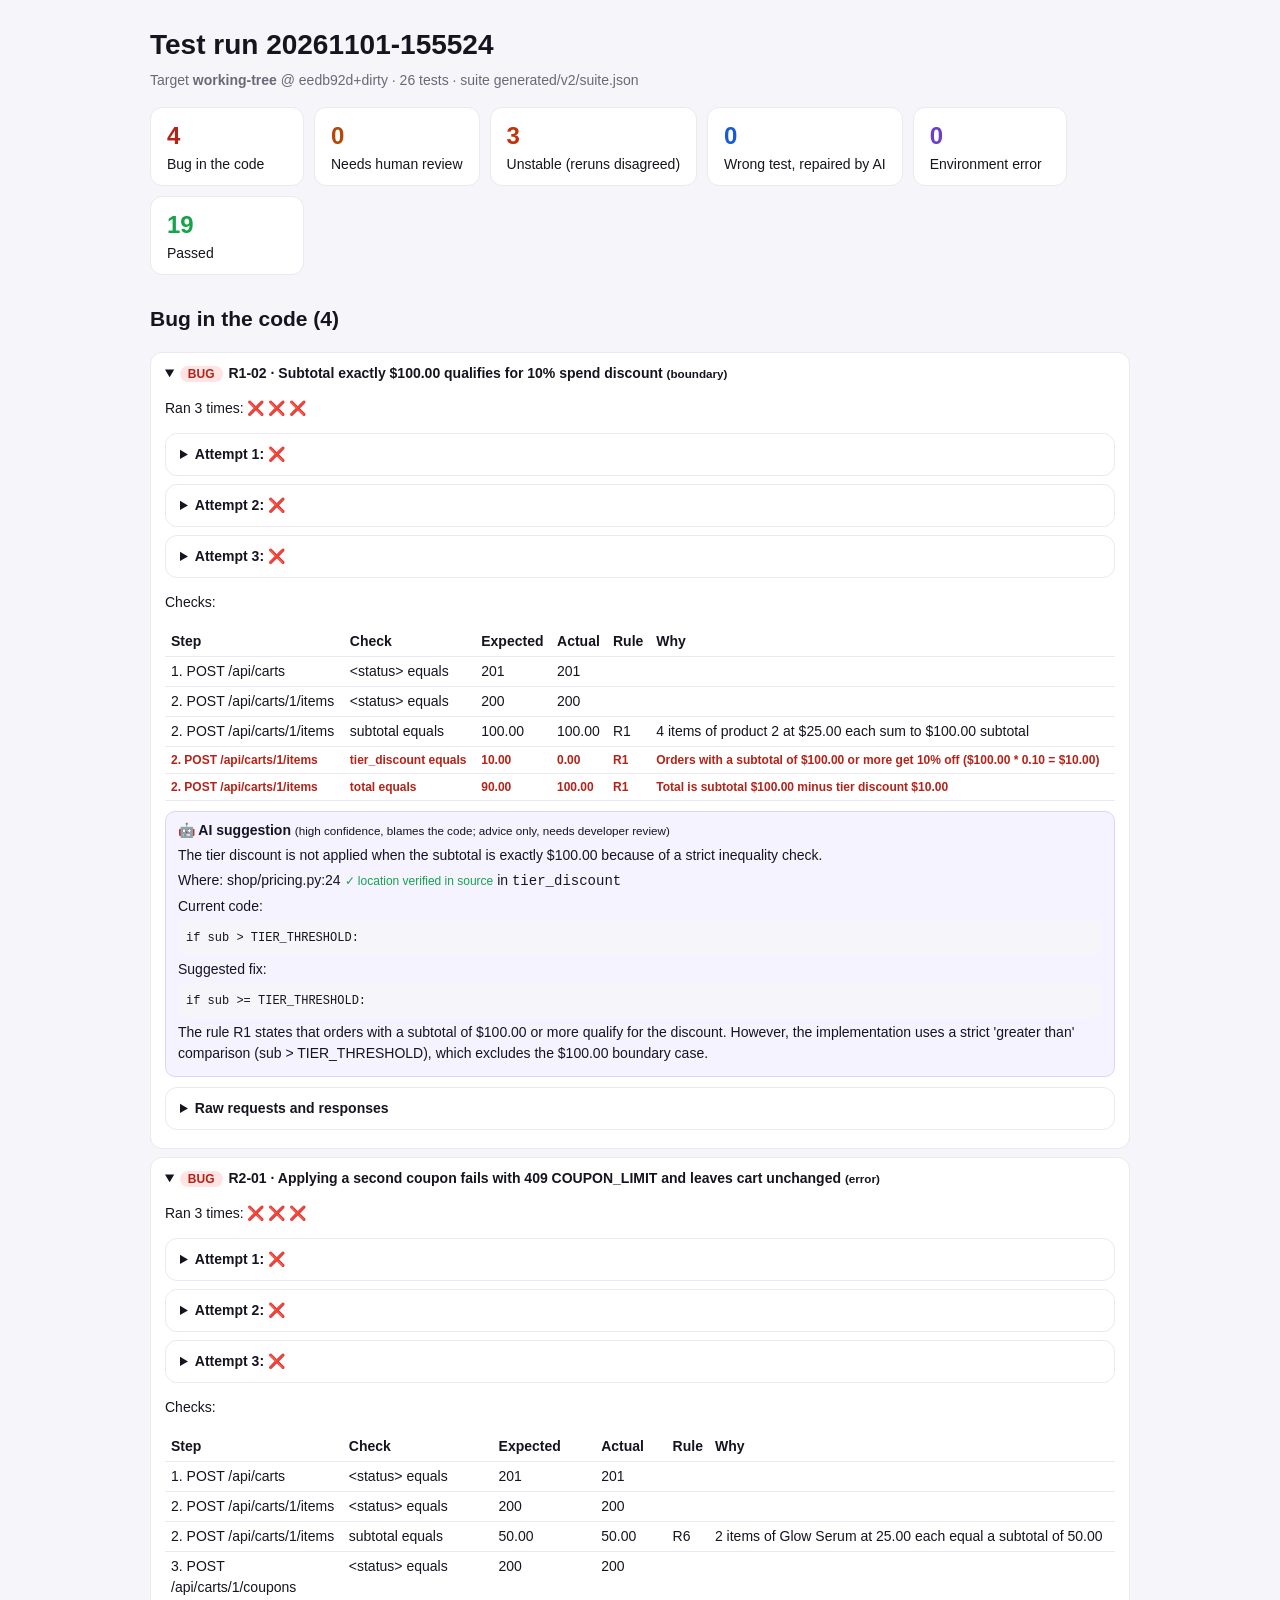
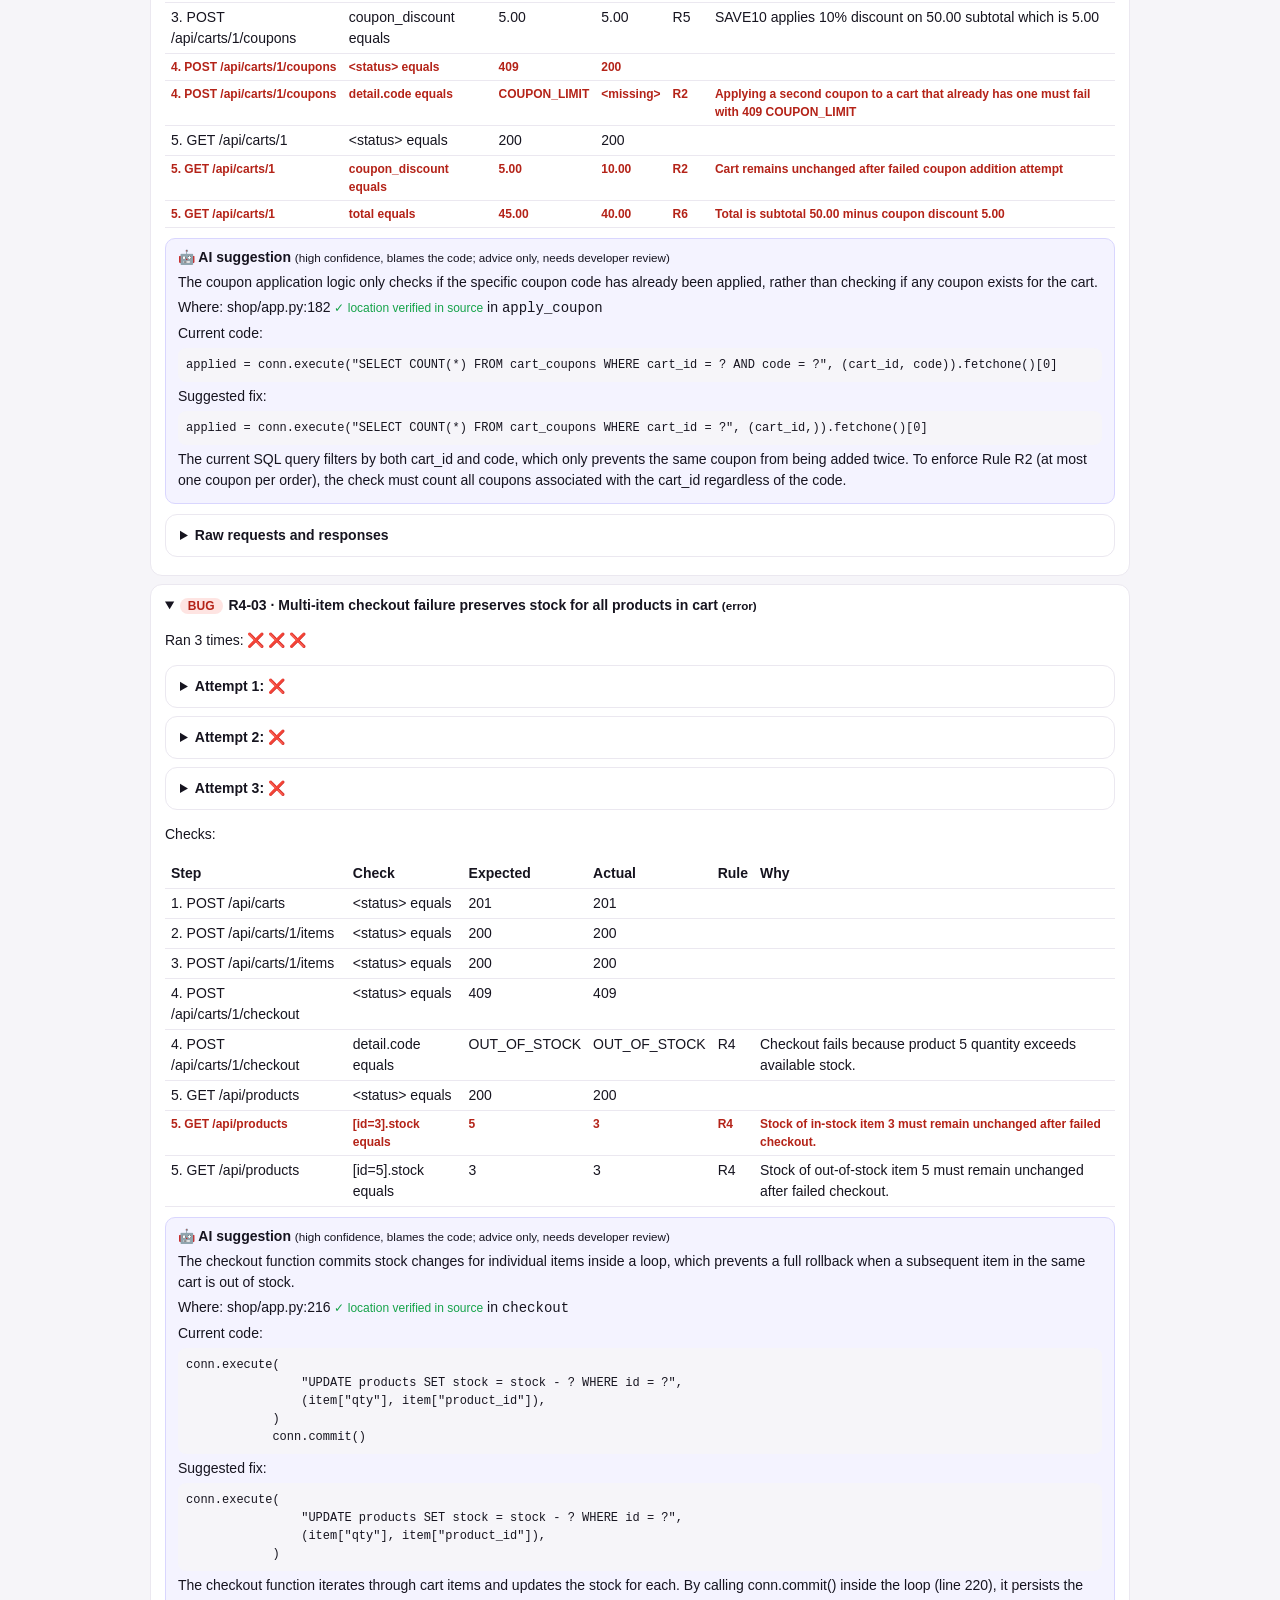
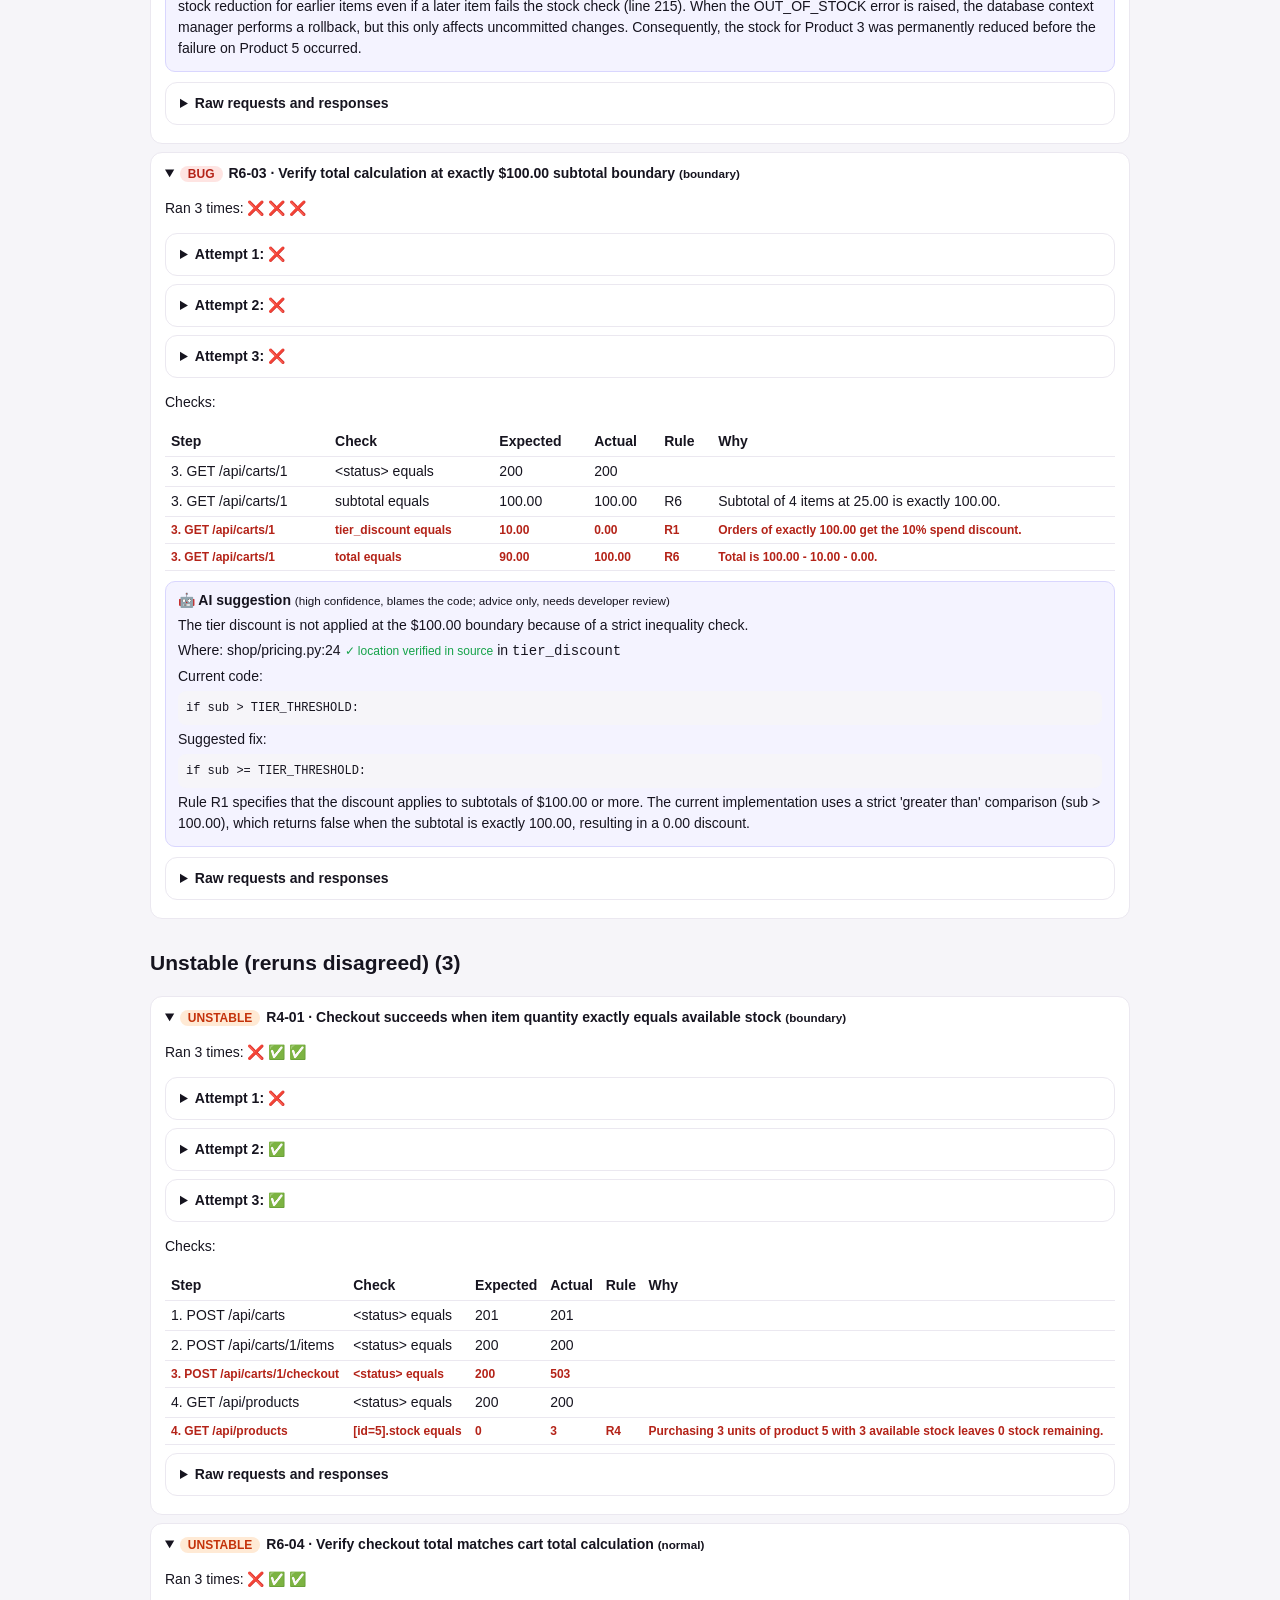
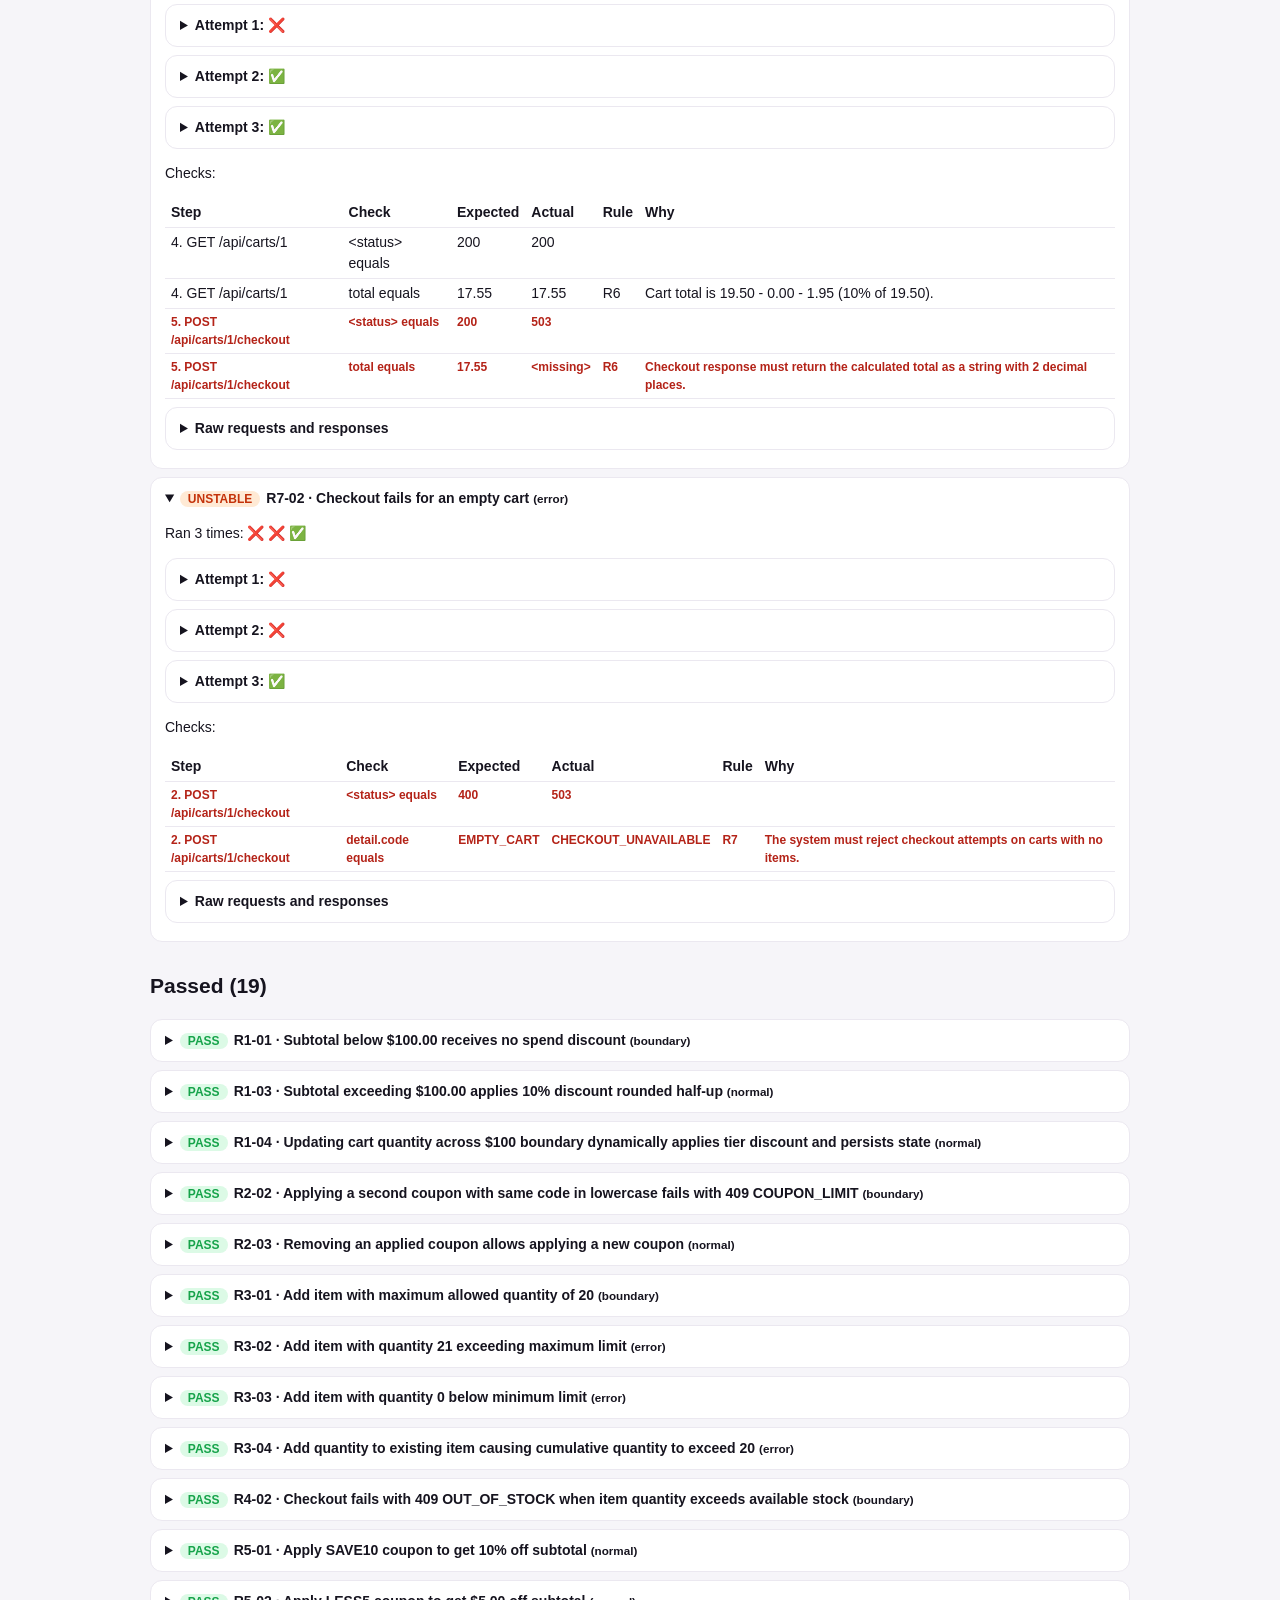
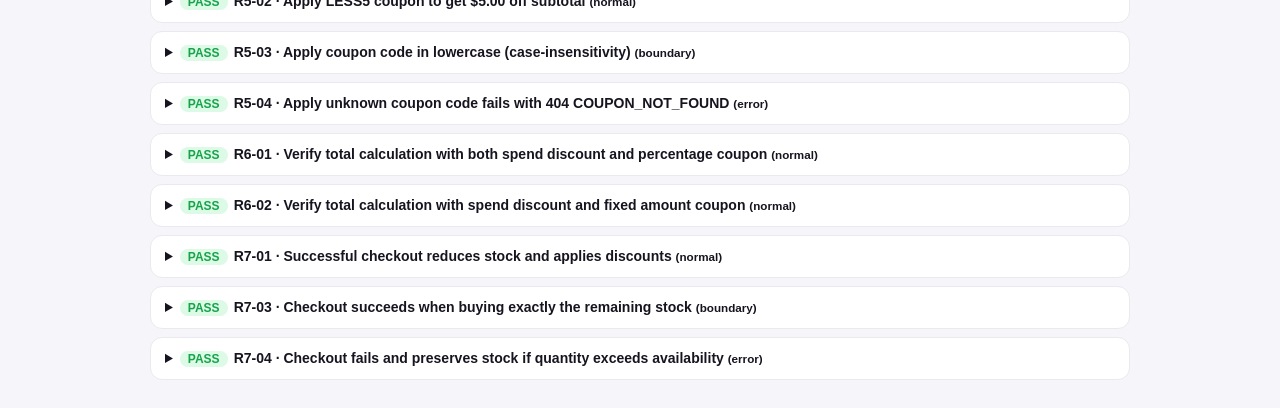
==== evidence/flaky/report.html @ c669994f "docs: record a simulated flaky run and explain rerun handling" ====
<!doctype html><html><head><meta charset='utf-8'><meta name='viewport' content='width=device-width,initial-scale=1'><title>Test report 20261101-155524</title><style>
body{font:14px/1.5 -apple-system,Segoe UI,Roboto,sans-serif;margin:0;background:#f6f5f9;color:#16141f}
main{max-width:980px;margin:0 auto;padding:24px 16px}
h1{margin:0 0 4px} .meta{color:#6b6878;margin-bottom:16px}
.tiles{display:flex;gap:10px;flex-wrap:wrap;margin-bottom:20px}
.tile{background:#fff;border:1px solid #ebe8f0;border-radius:12px;padding:10px 16px;min-width:120px}
.tile b{font-size:24px;display:block}
.BUG b{color:#b42318} .NEEDS_REVIEW b{color:#b54708} .UNSTABLE b{color:#c4320a} .BAD_TEST b{color:#175cd3} .ENV_ERROR b{color:#6941c6} .PASS b{color:#16a34a}
details{background:#fff;border:1px solid #ebe8f0;border-radius:12px;margin:8px 0;padding:10px 14px}
summary{cursor:pointer;font-weight:600} .tag{font-size:12px;padding:1px 8px;border-radius:999px;margin-right:6px}
.tag.BUG{background:#fee4e2;color:#b42318} .tag.NEEDS_REVIEW{background:#fef0c7;color:#b54708}
.tag.BAD_TEST{background:#d1e9ff;color:#175cd3} .tag.UNSTABLE{background:#ffead5;color:#c4320a}
.tag.ENV_ERROR{background:#ebe9fe;color:#6941c6} .tag.PASS{background:#dcfae6;color:#16a34a}
table{border-collapse:collapse;width:100%;margin:8px 0} td,th{border-bottom:1px solid #ebe8f0;padding:4px 6px;text-align:left;vertical-align:top}
.fail{color:#b42318;font-weight:600} pre{background:#f6f5f9;padding:8px;border-radius:8px;overflow:auto;font-size:12px;margin:4px 0}
h2{margin-top:28px} .ai{background:#f4f3ff;border:1px solid #d9d6fe;border-radius:10px;padding:8px 12px;margin:10px 0}
.ai p{margin:4px 0} .ok{color:#16a34a;font-size:12px} .fail{font-size:12px}
</style></head><body><main><h1>Test run 20261101-155524</h1><div class='meta'>Target <b>working-tree</b> @ eedb92d+dirty · 26 tests · suite generated/v2/suite.json</div><div class='tiles'><div class='tile BUG'><b>4</b>Bug in the code</div><div class='tile NEEDS_REVIEW'><b>0</b>Needs human review</div><div class='tile UNSTABLE'><b>3</b>Unstable (reruns disagreed)</div><div class='tile BAD_TEST'><b>0</b>Wrong test, repaired by AI</div><div class='tile ENV_ERROR'><b>0</b>Environment error</div><div class='tile PASS'><b>19</b>Passed</div></div><h2>Bug in the code (4)</h2><details open><summary><span class='tag BUG'>BUG</span>R1-02 · Subtotal exactly $100.00 qualifies for 10% spend discount <small>(boundary)</small></summary><p>Ran 3 times: ❌ ❌ ❌</p><details><summary>Attempt 1: ❌</summary><table><tr><th>Step</th><th>Check</th><th>Expected</th><th>Actual</th><th>Rule</th><th>Why</th></tr><tr class=''><td>1. POST /api/carts</td><td>&lt;status&gt; equals</td><td>201</td><td>201</td><td></td><td></td></tr><tr class=''><td>2. POST /api/carts/1/items</td><td>&lt;status&gt; equals</td><td>200</td><td>200</td><td></td><td></td></tr><tr class=''><td>2. POST /api/carts/1/items</td><td>subtotal equals</td><td>100.00</td><td>100.00</td><td>R1</td><td>4 items of product 2 at $25.00 each sum to $100.00 subtotal</td></tr><tr class='fail'><td>2. POST /api/carts/1/items</td><td>tier_discount equals</td><td>10.00</td><td>0.00</td><td>R1</td><td>Orders with a subtotal of $100.00 or more get 10% off ($100.00 * 0.10 = $10.00)</td></tr><tr class='fail'><td>2. POST /api/carts/1/items</td><td>total equals</td><td>90.00</td><td>100.00</td><td>R1</td><td>Total is subtotal $100.00 minus tier discount $10.00</td></tr></table><pre>1. {&quot;method&quot;: &quot;POST&quot;, &quot;path&quot;: &quot;/api/carts&quot;, &quot;body&quot;: null}
→ {&quot;status&quot;: 201, &quot;body&quot;: {&quot;id&quot;: 1, &quot;items&quot;: [], &quot;coupons&quot;: [], &quot;subtotal&quot;: &quot;0.00&quot;, &quot;tier_discount&quot;: &quot;0.00&quot;, &quot;coupon_discount&quot;: &quot;0.00&quot;, &quot;total&quot;: &quot;0.00&quot;}}</pre><pre>2. {&quot;method&quot;: &quot;POST&quot;, &quot;path&quot;: &quot;/api/carts/1/items&quot;, &quot;body&quot;: {&quot;product_id&quot;: 2, &quot;qty&quot;: 4}}
→ {&quot;status&quot;: 200, &quot;body&quot;: {&quot;id&quot;: 1, &quot;items&quot;: [{&quot;product_id&quot;: 2, &quot;name&quot;: &quot;Glow Serum&quot;, &quot;emoji&quot;: &quot;✨&quot;, &quot;price&quot;: &quot;25.00&quot;, &quot;qty&quot;: 4}], &quot;coupons&quot;: [], &quot;subtotal&quot;: &quot;100.00&quot;, &quot;tier_discount&quot;: &quot;0.00&quot;, &quot;coupon_discount&quot;: &quot;0.00&quot;, &quot;total&quot;: &quot;100.00&quot;}}</pre></details><details><summary>Attempt 2: ❌</summary><table><tr><th>Step</th><th>Check</th><th>Expected</th><th>Actual</th><th>Rule</th><th>Why</th></tr><tr class=''><td>1. POST /api/carts</td><td>&lt;status&gt; equals</td><td>201</td><td>201</td><td></td><td></td></tr><tr class=''><td>2. POST /api/carts/1/items</td><td>&lt;status&gt; equals</td><td>200</td><td>200</td><td></td><td></td></tr><tr class=''><td>2. POST /api/carts/1/items</td><td>subtotal equals</td><td>100.00</td><td>100.00</td><td>R1</td><td>4 items of product 2 at $25.00 each sum to $100.00 subtotal</td></tr><tr class='fail'><td>2. POST /api/carts/1/items</td><td>tier_discount equals</td><td>10.00</td><td>0.00</td><td>R1</td><td>Orders with a subtotal of $100.00 or more get 10% off ($100.00 * 0.10 = $10.00)</td></tr><tr class='fail'><td>2. POST /api/carts/1/items</td><td>total equals</td><td>90.00</td><td>100.00</td><td>R1</td><td>Total is subtotal $100.00 minus tier discount $10.00</td></tr></table><pre>1. {&quot;method&quot;: &quot;POST&quot;, &quot;path&quot;: &quot;/api/carts&quot;, &quot;body&quot;: null}
→ {&quot;status&quot;: 201, &quot;body&quot;: {&quot;id&quot;: 1, &quot;items&quot;: [], &quot;coupons&quot;: [], &quot;subtotal&quot;: &quot;0.00&quot;, &quot;tier_discount&quot;: &quot;0.00&quot;, &quot;coupon_discount&quot;: &quot;0.00&quot;, &quot;total&quot;: &quot;0.00&quot;}}</pre><pre>2. {&quot;method&quot;: &quot;POST&quot;, &quot;path&quot;: &quot;/api/carts/1/items&quot;, &quot;body&quot;: {&quot;product_id&quot;: 2, &quot;qty&quot;: 4}}
→ {&quot;status&quot;: 200, &quot;body&quot;: {&quot;id&quot;: 1, &quot;items&quot;: [{&quot;product_id&quot;: 2, &quot;name&quot;: &quot;Glow Serum&quot;, &quot;emoji&quot;: &quot;✨&quot;, &quot;price&quot;: &quot;25.00&quot;, &quot;qty&quot;: 4}], &quot;coupons&quot;: [], &quot;subtotal&quot;: &quot;100.00&quot;, &quot;tier_discount&quot;: &quot;0.00&quot;, &quot;coupon_discount&quot;: &quot;0.00&quot;, &quot;total&quot;: &quot;100.00&quot;}}</pre></details><details><summary>Attempt 3: ❌</summary><table><tr><th>Step</th><th>Check</th><th>Expected</th><th>Actual</th><th>Rule</th><th>Why</th></tr><tr class=''><td>1. POST /api/carts</td><td>&lt;status&gt; equals</td><td>201</td><td>201</td><td></td><td></td></tr><tr class=''><td>2. POST /api/carts/1/items</td><td>&lt;status&gt; equals</td><td>200</td><td>200</td><td></td><td></td></tr><tr class=''><td>2. POST /api/carts/1/items</td><td>subtotal equals</td><td>100.00</td><td>100.00</td><td>R1</td><td>4 items of product 2 at $25.00 each sum to $100.00 subtotal</td></tr><tr class='fail'><td>2. POST /api/carts/1/items</td><td>tier_discount equals</td><td>10.00</td><td>0.00</td><td>R1</td><td>Orders with a subtotal of $100.00 or more get 10% off ($100.00 * 0.10 = $10.00)</td></tr><tr class='fail'><td>2. POST /api/carts/1/items</td><td>total equals</td><td>90.00</td><td>100.00</td><td>R1</td><td>Total is subtotal $100.00 minus tier discount $10.00</td></tr></table><pre>1. {&quot;method&quot;: &quot;POST&quot;, &quot;path&quot;: &quot;/api/carts&quot;, &quot;body&quot;: null}
→ {&quot;status&quot;: 201, &quot;body&quot;: {&quot;id&quot;: 1, &quot;items&quot;: [], &quot;coupons&quot;: [], &quot;subtotal&quot;: &quot;0.00&quot;, &quot;tier_discount&quot;: &quot;0.00&quot;, &quot;coupon_discount&quot;: &quot;0.00&quot;, &quot;total&quot;: &quot;0.00&quot;}}</pre><pre>2. {&quot;method&quot;: &quot;POST&quot;, &quot;path&quot;: &quot;/api/carts/1/items&quot;, &quot;body&quot;: {&quot;product_id&quot;: 2, &quot;qty&quot;: 4}}
→ {&quot;status&quot;: 200, &quot;body&quot;: {&quot;id&quot;: 1, &quot;items&quot;: [{&quot;product_id&quot;: 2, &quot;name&quot;: &quot;Glow Serum&quot;, &quot;emoji&quot;: &quot;✨&quot;, &quot;price&quot;: &quot;25.00&quot;, &quot;qty&quot;: 4}], &quot;coupons&quot;: [], &quot;subtotal&quot;: &quot;100.00&quot;, &quot;tier_discount&quot;: &quot;0.00&quot;, &quot;coupon_discount&quot;: &quot;0.00&quot;, &quot;total&quot;: &quot;100.00&quot;}}</pre></details><p>Checks:</p><table><tr><th>Step</th><th>Check</th><th>Expected</th><th>Actual</th><th>Rule</th><th>Why</th></tr><tr class=''><td>1. POST /api/carts</td><td>&lt;status&gt; equals</td><td>201</td><td>201</td><td></td><td></td></tr><tr class=''><td>2. POST /api/carts/1/items</td><td>&lt;status&gt; equals</td><td>200</td><td>200</td><td></td><td></td></tr><tr class=''><td>2. POST /api/carts/1/items</td><td>subtotal equals</td><td>100.00</td><td>100.00</td><td>R1</td><td>4 items of product 2 at $25.00 each sum to $100.00 subtotal</td></tr><tr class='fail'><td>2. POST /api/carts/1/items</td><td>tier_discount equals</td><td>10.00</td><td>0.00</td><td>R1</td><td>Orders with a subtotal of $100.00 or more get 10% off ($100.00 * 0.10 = $10.00)</td></tr><tr class='fail'><td>2. POST /api/carts/1/items</td><td>total equals</td><td>90.00</td><td>100.00</td><td>R1</td><td>Total is subtotal $100.00 minus tier discount $10.00</td></tr></table><div class='ai'><b>🤖 AI suggestion</b> <small>(high confidence, blames the code; advice only, needs developer review)</small><p>The tier discount is not applied when the subtotal is exactly $100.00 because of a strict inequality check.</p><p>Where: shop/pricing.py:24 <span class='ok'>✓ location verified in source</span> in <code>tier_discount</code></p><p>Current code:</p><pre>if sub &gt; TIER_THRESHOLD:</pre><p>Suggested fix:</p><pre>if sub &gt;= TIER_THRESHOLD:</pre><p>The rule R1 states that orders with a subtotal of $100.00 or more qualify for the discount. However, the implementation uses a strict &#x27;greater than&#x27; comparison (sub &gt; TIER_THRESHOLD), which excludes the $100.00 boundary case.</p></div><details><summary>Raw requests and responses</summary><pre>1. {&quot;method&quot;: &quot;POST&quot;, &quot;path&quot;: &quot;/api/carts&quot;, &quot;body&quot;: null}
→ {&quot;status&quot;: 201, &quot;body&quot;: {&quot;id&quot;: 1, &quot;items&quot;: [], &quot;coupons&quot;: [], &quot;subtotal&quot;: &quot;0.00&quot;, &quot;tier_discount&quot;: &quot;0.00&quot;, &quot;coupon_discount&quot;: &quot;0.00&quot;, &quot;total&quot;: &quot;0.00&quot;}}</pre><pre>2. {&quot;method&quot;: &quot;POST&quot;, &quot;path&quot;: &quot;/api/carts/1/items&quot;, &quot;body&quot;: {&quot;product_id&quot;: 2, &quot;qty&quot;: 4}}
→ {&quot;status&quot;: 200, &quot;body&quot;: {&quot;id&quot;: 1, &quot;items&quot;: [{&quot;product_id&quot;: 2, &quot;name&quot;: &quot;Glow Serum&quot;, &quot;emoji&quot;: &quot;✨&quot;, &quot;price&quot;: &quot;25.00&quot;, &quot;qty&quot;: 4}], &quot;coupons&quot;: [], &quot;subtotal&quot;: &quot;100.00&quot;, &quot;tier_discount&quot;: &quot;0.00&quot;, &quot;coupon_discount&quot;: &quot;0.00&quot;, &quot;total&quot;: &quot;100.00&quot;}}</pre></details></details><details open><summary><span class='tag BUG'>BUG</span>R2-01 · Applying a second coupon fails with 409 COUPON_LIMIT and leaves cart unchanged <small>(error)</small></summary><p>Ran 3 times: ❌ ❌ ❌</p><details><summary>Attempt 1: ❌</summary><table><tr><th>Step</th><th>Check</th><th>Expected</th><th>Actual</th><th>Rule</th><th>Why</th></tr><tr class=''><td>1. POST /api/carts</td><td>&lt;status&gt; equals</td><td>201</td><td>201</td><td></td><td></td></tr><tr class=''><td>2. POST /api/carts/1/items</td><td>&lt;status&gt; equals</td><td>200</td><td>200</td><td></td><td></td></tr><tr class=''><td>2. POST /api/carts/1/items</td><td>subtotal equals</td><td>50.00</td><td>50.00</td><td>R6</td><td>2 items of Glow Serum at 25.00 each equal a subtotal of 50.00</td></tr><tr class=''><td>3. POST /api/carts/1/coupons</td><td>&lt;status&gt; equals</td><td>200</td><td>200</td><td></td><td></td></tr><tr class=''><td>3. POST /api/carts/1/coupons</td><td>coupon_discount equals</td><td>5.00</td><td>5.00</td><td>R5</td><td>SAVE10 applies 10% discount on 50.00 subtotal which is 5.00</td></tr><tr class='fail'><td>4. POST /api/carts/1/coupons</td><td>&lt;status&gt; equals</td><td>409</td><td>200</td><td></td><td></td></tr><tr class='fail'><td>4. POST /api/carts/1/coupons</td><td>detail.code equals</td><td>COUPON_LIMIT</td><td>&lt;missing&gt;</td><td>R2</td><td>Applying a second coupon to a cart that already has one must fail with 409 COUPON_LIMIT</td></tr><tr class=''><td>5. GET /api/carts/1</td><td>&lt;status&gt; equals</td><td>200</td><td>200</td><td></td><td></td></tr><tr class='fail'><td>5. GET /api/carts/1</td><td>coupon_discount equals</td><td>5.00</td><td>10.00</td><td>R2</td><td>Cart remains unchanged after failed coupon addition attempt</td></tr><tr class='fail'><td>5. GET /api/carts/1</td><td>total equals</td><td>45.00</td><td>40.00</td><td>R6</td><td>Total is subtotal 50.00 minus coupon discount 5.00</td></tr></table><pre>1. {&quot;method&quot;: &quot;POST&quot;, &quot;path&quot;: &quot;/api/carts&quot;, &quot;body&quot;: null}
→ {&quot;status&quot;: 201, &quot;body&quot;: {&quot;id&quot;: 1, &quot;items&quot;: [], &quot;coupons&quot;: [], &quot;subtotal&quot;: &quot;0.00&quot;, &quot;tier_discount&quot;: &quot;0.00&quot;, &quot;coupon_discount&quot;: &quot;0.00&quot;, &quot;total&quot;: &quot;0.00&quot;}}</pre><pre>2. {&quot;method&quot;: &quot;POST&quot;, &quot;path&quot;: &quot;/api/carts/1/items&quot;, &quot;body&quot;: {&quot;product_id&quot;: 2, &quot;qty&quot;: 2}}
→ {&quot;status&quot;: 200, &quot;body&quot;: {&quot;id&quot;: 1, &quot;items&quot;: [{&quot;product_id&quot;: 2, &quot;name&quot;: &quot;Glow Serum&quot;, &quot;emoji&quot;: &quot;✨&quot;, &quot;price&quot;: &quot;25.00&quot;, &quot;qty&quot;: 2}], &quot;coupons&quot;: [], &quot;subtotal&quot;: &quot;50.00&quot;, &quot;tier_discount&quot;: &quot;0.00&quot;, &quot;coupon_discount&quot;: &quot;0.00&quot;, &quot;total&quot;: &quot;50.00&quot;}}</pre><pre>3. {&quot;method&quot;: &quot;POST&quot;, &quot;path&quot;: &quot;/api/carts/1/coupons&quot;, &quot;body&quot;: {&quot;code&quot;: &quot;SAVE10&quot;}}
→ {&quot;status&quot;: 200, &quot;body&quot;: {&quot;id&quot;: 1, &quot;items&quot;: [{&quot;product_id&quot;: 2, &quot;name&quot;: &quot;Glow Serum&quot;, &quot;emoji&quot;: &quot;✨&quot;, &quot;price&quot;: &quot;25.00&quot;, &quot;qty&quot;: 2}], &quot;coupons&quot;: [&quot;SAVE10&quot;], &quot;subtotal&quot;: &quot;50.00&quot;, &quot;tier_discount&quot;: &quot;0.00&quot;, &quot;coupon_discount&quot;: &quot;5.00&quot;, &quot;total&quot;: &quot;45.00&quot;}}</pre><pre>4. {&quot;method&quot;: &quot;POST&quot;, &quot;path&quot;: &quot;/api/carts/1/coupons&quot;, &quot;body&quot;: {&quot;code&quot;: &quot;LESS5&quot;}}
→ {&quot;status&quot;: 200, &quot;body&quot;: {&quot;id&quot;: 1, &quot;items&quot;: [{&quot;product_id&quot;: 2, &quot;name&quot;: &quot;Glow Serum&quot;, &quot;emoji&quot;: &quot;✨&quot;, &quot;price&quot;: &quot;25.00&quot;, &quot;qty&quot;: 2}], &quot;coupons&quot;: [&quot;LESS5&quot;, &quot;SAVE10&quot;], &quot;subtotal&quot;: &quot;50.00&quot;, &quot;tier_discount&quot;: &quot;0.00&quot;, &quot;coupon_discount&quot;: &quot;10.00&quot;, &quot;total&quot;: &quot;40.00&quot;}}</pre><pre>5. {&quot;method&quot;: &quot;GET&quot;, &quot;path&quot;: &quot;/api/carts/1&quot;, &quot;body&quot;: null}
→ {&quot;status&quot;: 200, &quot;body&quot;: {&quot;id&quot;: 1, &quot;items&quot;: [{&quot;product_id&quot;: 2, &quot;name&quot;: &quot;Glow Serum&quot;, &quot;emoji&quot;: &quot;✨&quot;, &quot;price&quot;: &quot;25.00&quot;, &quot;qty&quot;: 2}], &quot;coupons&quot;: [&quot;LESS5&quot;, &quot;SAVE10&quot;], &quot;subtotal&quot;: &quot;50.00&quot;, &quot;tier_discount&quot;: &quot;0.00&quot;, &quot;coupon_discount&quot;: &quot;10.00&quot;, &quot;total&quot;: &quot;40.00&quot;}}</pre></details><details><summary>Attempt 2: ❌</summary><table><tr><th>Step</th><th>Check</th><th>Expected</th><th>Actual</th><th>Rule</th><th>Why</th></tr><tr class=''><td>1. POST /api/carts</td><td>&lt;status&gt; equals</td><td>201</td><td>201</td><td></td><td></td></tr><tr class=''><td>2. POST /api/carts/1/items</td><td>&lt;status&gt; equals</td><td>200</td><td>200</td><td></td><td></td></tr><tr class=''><td>2. POST /api/carts/1/items</td><td>subtotal equals</td><td>50.00</td><td>50.00</td><td>R6</td><td>2 items of Glow Serum at 25.00 each equal a subtotal of 50.00</td></tr><tr class=''><td>3. POST /api/carts/1/coupons</td><td>&lt;status&gt; equals</td><td>200</td><td>200</td><td></td><td></td></tr><tr class=''><td>3. POST /api/carts/1/coupons</td><td>coupon_discount equals</td><td>5.00</td><td>5.00</td><td>R5</td><td>SAVE10 applies 10% discount on 50.00 subtotal which is 5.00</td></tr><tr class='fail'><td>4. POST /api/carts/1/coupons</td><td>&lt;status&gt; equals</td><td>409</td><td>200</td><td></td><td></td></tr><tr class='fail'><td>4. POST /api/carts/1/coupons</td><td>detail.code equals</td><td>COUPON_LIMIT</td><td>&lt;missing&gt;</td><td>R2</td><td>Applying a second coupon to a cart that already has one must fail with 409 COUPON_LIMIT</td></tr><tr class=''><td>5. GET /api/carts/1</td><td>&lt;status&gt; equals</td><td>200</td><td>200</td><td></td><td></td></tr><tr class='fail'><td>5. GET /api/carts/1</td><td>coupon_discount equals</td><td>5.00</td><td>10.00</td><td>R2</td><td>Cart remains unchanged after failed coupon addition attempt</td></tr><tr class='fail'><td>5. GET /api/carts/1</td><td>total equals</td><td>45.00</td><td>40.00</td><td>R6</td><td>Total is subtotal 50.00 minus coupon discount 5.00</td></tr></table><pre>1. {&quot;method&quot;: &quot;POST&quot;, &quot;path&quot;: &quot;/api/carts&quot;, &quot;body&quot;: null}
→ {&quot;status&quot;: 201, &quot;body&quot;: {&quot;id&quot;: 1, &quot;items&quot;: [], &quot;coupons&quot;: [], &quot;subtotal&quot;: &quot;0.00&quot;, &quot;tier_discount&quot;: &quot;0.00&quot;, &quot;coupon_discount&quot;: &quot;0.00&quot;, &quot;total&quot;: &quot;0.00&quot;}}</pre><pre>2. {&quot;method&quot;: &quot;POST&quot;, &quot;path&quot;: &quot;/api/carts/1/items&quot;, &quot;body&quot;: {&quot;product_id&quot;: 2, &quot;qty&quot;: 2}}
→ {&quot;status&quot;: 200, &quot;body&quot;: {&quot;id&quot;: 1, &quot;items&quot;: [{&quot;product_id&quot;: 2, &quot;name&quot;: &quot;Glow Serum&quot;, &quot;emoji&quot;: &quot;✨&quot;, &quot;price&quot;: &quot;25.00&quot;, &quot;qty&quot;: 2}], &quot;coupons&quot;: [], &quot;subtotal&quot;: &quot;50.00&quot;, &quot;tier_discount&quot;: &quot;0.00&quot;, &quot;coupon_discount&quot;: &quot;0.00&quot;, &quot;total&quot;: &quot;50.00&quot;}}</pre><pre>3. {&quot;method&quot;: &quot;POST&quot;, &quot;path&quot;: &quot;/api/carts/1/coupons&quot;, &quot;body&quot;: {&quot;code&quot;: &quot;SAVE10&quot;}}
→ {&quot;status&quot;: 200, &quot;body&quot;: {&quot;id&quot;: 1, &quot;items&quot;: [{&quot;product_id&quot;: 2, &quot;name&quot;: &quot;Glow Serum&quot;, &quot;emoji&quot;: &quot;✨&quot;, &quot;price&quot;: &quot;25.00&quot;, &quot;qty&quot;: 2}], &quot;coupons&quot;: [&quot;SAVE10&quot;], &quot;subtotal&quot;: &quot;50.00&quot;, &quot;tier_discount&quot;: &quot;0.00&quot;, &quot;coupon_discount&quot;: &quot;5.00&quot;, &quot;total&quot;: &quot;45.00&quot;}}</pre><pre>4. {&quot;method&quot;: &quot;POST&quot;, &quot;path&quot;: &quot;/api/carts/1/coupons&quot;, &quot;body&quot;: {&quot;code&quot;: &quot;LESS5&quot;}}
→ {&quot;status&quot;: 200, &quot;body&quot;: {&quot;id&quot;: 1, &quot;items&quot;: [{&quot;product_id&quot;: 2, &quot;name&quot;: &quot;Glow Serum&quot;, &quot;emoji&quot;: &quot;✨&quot;, &quot;price&quot;: &quot;25.00&quot;, &quot;qty&quot;: 2}], &quot;coupons&quot;: [&quot;LESS5&quot;, &quot;SAVE10&quot;], &quot;subtotal&quot;: &quot;50.00&quot;, &quot;tier_discount&quot;: &quot;0.00&quot;, &quot;coupon_discount&quot;: &quot;10.00&quot;, &quot;total&quot;: &quot;40.00&quot;}}</pre><pre>5. {&quot;method&quot;: &quot;GET&quot;, &quot;path&quot;: &quot;/api/carts/1&quot;, &quot;body&quot;: null}
→ {&quot;status&quot;: 200, &quot;body&quot;: {&quot;id&quot;: 1, &quot;items&quot;: [{&quot;product_id&quot;: 2, &quot;name&quot;: &quot;Glow Serum&quot;, &quot;emoji&quot;: &quot;✨&quot;, &quot;price&quot;: &quot;25.00&quot;, &quot;qty&quot;: 2}], &quot;coupons&quot;: [&quot;LESS5&quot;, &quot;SAVE10&quot;], &quot;subtotal&quot;: &quot;50.00&quot;, &quot;tier_discount&quot;: &quot;0.00&quot;, &quot;coupon_discount&quot;: &quot;10.00&quot;, &quot;total&quot;: &quot;40.00&quot;}}</pre></details><details><summary>Attempt 3: ❌</summary><table><tr><th>Step</th><th>Check</th><th>Expected</th><th>Actual</th><th>Rule</th><th>Why</th></tr><tr class=''><td>1. POST /api/carts</td><td>&lt;status&gt; equals</td><td>201</td><td>201</td><td></td><td></td></tr><tr class=''><td>2. POST /api/carts/1/items</td><td>&lt;status&gt; equals</td><td>200</td><td>200</td><td></td><td></td></tr><tr class=''><td>2. POST /api/carts/1/items</td><td>subtotal equals</td><td>50.00</td><td>50.00</td><td>R6</td><td>2 items of Glow Serum at 25.00 each equal a subtotal of 50.00</td></tr><tr class=''><td>3. POST /api/carts/1/coupons</td><td>&lt;status&gt; equals</td><td>200</td><td>200</td><td></td><td></td></tr><tr class=''><td>3. POST /api/carts/1/coupons</td><td>coupon_discount equals</td><td>5.00</td><td>5.00</td><td>R5</td><td>SAVE10 applies 10% discount on 50.00 subtotal which is 5.00</td></tr><tr class='fail'><td>4. POST /api/carts/1/coupons</td><td>&lt;status&gt; equals</td><td>409</td><td>200</td><td></td><td></td></tr><tr class='fail'><td>4. POST /api/carts/1/coupons</td><td>detail.code equals</td><td>COUPON_LIMIT</td><td>&lt;missing&gt;</td><td>R2</td><td>Applying a second coupon to a cart that already has one must fail with 409 COUPON_LIMIT</td></tr><tr class=''><td>5. GET /api/carts/1</td><td>&lt;status&gt; equals</td><td>200</td><td>200</td><td></td><td></td></tr><tr class='fail'><td>5. GET /api/carts/1</td><td>coupon_discount equals</td><td>5.00</td><td>10.00</td><td>R2</td><td>Cart remains unchanged after failed coupon addition attempt</td></tr><tr class='fail'><td>5. GET /api/carts/1</td><td>total equals</td><td>45.00</td><td>40.00</td><td>R6</td><td>Total is subtotal 50.00 minus coupon discount 5.00</td></tr></table><pre>1. {&quot;method&quot;: &quot;POST&quot;, &quot;path&quot;: &quot;/api/carts&quot;, &quot;body&quot;: null}
→ {&quot;status&quot;: 201, &quot;body&quot;: {&quot;id&quot;: 1, &quot;items&quot;: [], &quot;coupons&quot;: [], &quot;subtotal&quot;: &quot;0.00&quot;, &quot;tier_discount&quot;: &quot;0.00&quot;, &quot;coupon_discount&quot;: &quot;0.00&quot;, &quot;total&quot;: &quot;0.00&quot;}}</pre><pre>2. {&quot;method&quot;: &quot;POST&quot;, &quot;path&quot;: &quot;/api/carts/1/items&quot;, &quot;body&quot;: {&quot;product_id&quot;: 2, &quot;qty&quot;: 2}}
→ {&quot;status&quot;: 200, &quot;body&quot;: {&quot;id&quot;: 1, &quot;items&quot;: [{&quot;product_id&quot;: 2, &quot;name&quot;: &quot;Glow Serum&quot;, &quot;emoji&quot;: &quot;✨&quot;, &quot;price&quot;: &quot;25.00&quot;, &quot;qty&quot;: 2}], &quot;coupons&quot;: [], &quot;subtotal&quot;: &quot;50.00&quot;, &quot;tier_discount&quot;: &quot;0.00&quot;, &quot;coupon_discount&quot;: &quot;0.00&quot;, &quot;total&quot;: &quot;50.00&quot;}}</pre><pre>3. {&quot;method&quot;: &quot;POST&quot;, &quot;path&quot;: &quot;/api/carts/1/coupons&quot;, &quot;body&quot;: {&quot;code&quot;: &quot;SAVE10&quot;}}
→ {&quot;status&quot;: 200, &quot;body&quot;: {&quot;id&quot;: 1, &quot;items&quot;: [{&quot;product_id&quot;: 2, &quot;name&quot;: &quot;Glow Serum&quot;, &quot;emoji&quot;: &quot;✨&quot;, &quot;price&quot;: &quot;25.00&quot;, &quot;qty&quot;: 2}], &quot;coupons&quot;: [&quot;SAVE10&quot;], &quot;subtotal&quot;: &quot;50.00&quot;, &quot;tier_discount&quot;: &quot;0.00&quot;, &quot;coupon_discount&quot;: &quot;5.00&quot;, &quot;total&quot;: &quot;45.00&quot;}}</pre><pre>4. {&quot;method&quot;: &quot;POST&quot;, &quot;path&quot;: &quot;/api/carts/1/coupons&quot;, &quot;body&quot;: {&quot;code&quot;: &quot;LESS5&quot;}}
→ {&quot;status&quot;: 200, &quot;body&quot;: {&quot;id&quot;: 1, &quot;items&quot;: [{&quot;product_id&quot;: 2, &quot;name&quot;: &quot;Glow Serum&quot;, &quot;emoji&quot;: &quot;✨&quot;, &quot;price&quot;: &quot;25.00&quot;, &quot;qty&quot;: 2}], &quot;coupons&quot;: [&quot;LESS5&quot;, &quot;SAVE10&quot;], &quot;subtotal&quot;: &quot;50.00&quot;, &quot;tier_discount&quot;: &quot;0.00&quot;, &quot;coupon_discount&quot;: &quot;10.00&quot;, &quot;total&quot;: &quot;40.00&quot;}}</pre><pre>5. {&quot;method&quot;: &quot;GET&quot;, &quot;path&quot;: &quot;/api/carts/1&quot;, &quot;body&quot;: null}
→ {&quot;status&quot;: 200, &quot;body&quot;: {&quot;id&quot;: 1, &quot;items&quot;: [{&quot;product_id&quot;: 2, &quot;name&quot;: &quot;Glow Serum&quot;, &quot;emoji&quot;: &quot;✨&quot;, &quot;price&quot;: &quot;25.00&quot;, &quot;qty&quot;: 2}], &quot;coupons&quot;: [&quot;LESS5&quot;, &quot;SAVE10&quot;], &quot;subtotal&quot;: &quot;50.00&quot;, &quot;tier_discount&quot;: &quot;0.00&quot;, &quot;coupon_discount&quot;: &quot;10.00&quot;, &quot;total&quot;: &quot;40.00&quot;}}</pre></details><p>Checks:</p><table><tr><th>Step</th><th>Check</th><th>Expected</th><th>Actual</th><th>Rule</th><th>Why</th></tr><tr class=''><td>1. POST /api/carts</td><td>&lt;status&gt; equals</td><td>201</td><td>201</td><td></td><td></td></tr><tr class=''><td>2. POST /api/carts/1/items</td><td>&lt;status&gt; equals</td><td>200</td><td>200</td><td></td><td></td></tr><tr class=''><td>2. POST /api/carts/1/items</td><td>subtotal equals</td><td>50.00</td><td>50.00</td><td>R6</td><td>2 items of Glow Serum at 25.00 each equal a subtotal of 50.00</td></tr><tr class=''><td>3. POST /api/carts/1/coupons</td><td>&lt;status&gt; equals</td><td>200</td><td>200</td><td></td><td></td></tr><tr class=''><td>3. POST /api/carts/1/coupons</td><td>coupon_discount equals</td><td>5.00</td><td>5.00</td><td>R5</td><td>SAVE10 applies 10% discount on 50.00 subtotal which is 5.00</td></tr><tr class='fail'><td>4. POST /api/carts/1/coupons</td><td>&lt;status&gt; equals</td><td>409</td><td>200</td><td></td><td></td></tr><tr class='fail'><td>4. POST /api/carts/1/coupons</td><td>detail.code equals</td><td>COUPON_LIMIT</td><td>&lt;missing&gt;</td><td>R2</td><td>Applying a second coupon to a cart that already has one must fail with 409 COUPON_LIMIT</td></tr><tr class=''><td>5. GET /api/carts/1</td><td>&lt;status&gt; equals</td><td>200</td><td>200</td><td></td><td></td></tr><tr class='fail'><td>5. GET /api/carts/1</td><td>coupon_discount equals</td><td>5.00</td><td>10.00</td><td>R2</td><td>Cart remains unchanged after failed coupon addition attempt</td></tr><tr class='fail'><td>5. GET /api/carts/1</td><td>total equals</td><td>45.00</td><td>40.00</td><td>R6</td><td>Total is subtotal 50.00 minus coupon discount 5.00</td></tr></table><div class='ai'><b>🤖 AI suggestion</b> <small>(high confidence, blames the code; advice only, needs developer review)</small><p>The coupon application logic only checks if the specific coupon code has already been applied, rather than checking if any coupon exists for the cart.</p><p>Where: shop/app.py:182 <span class='ok'>✓ location verified in source</span> in <code>apply_coupon</code></p><p>Current code:</p><pre>applied = conn.execute(&quot;SELECT COUNT(*) FROM cart_coupons WHERE cart_id = ? AND code = ?&quot;, (cart_id, code)).fetchone()[0]</pre><p>Suggested fix:</p><pre>applied = conn.execute(&quot;SELECT COUNT(*) FROM cart_coupons WHERE cart_id = ?&quot;, (cart_id,)).fetchone()[0]</pre><p>The current SQL query filters by both cart_id and code, which only prevents the same coupon from being added twice. To enforce Rule R2 (at most one coupon per order), the check must count all coupons associated with the cart_id regardless of the code.</p></div><details><summary>Raw requests and responses</summary><pre>1. {&quot;method&quot;: &quot;POST&quot;, &quot;path&quot;: &quot;/api/carts&quot;, &quot;body&quot;: null}
→ {&quot;status&quot;: 201, &quot;body&quot;: {&quot;id&quot;: 1, &quot;items&quot;: [], &quot;coupons&quot;: [], &quot;subtotal&quot;: &quot;0.00&quot;, &quot;tier_discount&quot;: &quot;0.00&quot;, &quot;coupon_discount&quot;: &quot;0.00&quot;, &quot;total&quot;: &quot;0.00&quot;}}</pre><pre>2. {&quot;method&quot;: &quot;POST&quot;, &quot;path&quot;: &quot;/api/carts/1/items&quot;, &quot;body&quot;: {&quot;product_id&quot;: 2, &quot;qty&quot;: 2}}
→ {&quot;status&quot;: 200, &quot;body&quot;: {&quot;id&quot;: 1, &quot;items&quot;: [{&quot;product_id&quot;: 2, &quot;name&quot;: &quot;Glow Serum&quot;, &quot;emoji&quot;: &quot;✨&quot;, &quot;price&quot;: &quot;25.00&quot;, &quot;qty&quot;: 2}], &quot;coupons&quot;: [], &quot;subtotal&quot;: &quot;50.00&quot;, &quot;tier_discount&quot;: &quot;0.00&quot;, &quot;coupon_discount&quot;: &quot;0.00&quot;, &quot;total&quot;: &quot;50.00&quot;}}</pre><pre>3. {&quot;method&quot;: &quot;POST&quot;, &quot;path&quot;: &quot;/api/carts/1/coupons&quot;, &quot;body&quot;: {&quot;code&quot;: &quot;SAVE10&quot;}}
→ {&quot;status&quot;: 200, &quot;body&quot;: {&quot;id&quot;: 1, &quot;items&quot;: [{&quot;product_id&quot;: 2, &quot;name&quot;: &quot;Glow Serum&quot;, &quot;emoji&quot;: &quot;✨&quot;, &quot;price&quot;: &quot;25.00&quot;, &quot;qty&quot;: 2}], &quot;coupons&quot;: [&quot;SAVE10&quot;], &quot;subtotal&quot;: &quot;50.00&quot;, &quot;tier_discount&quot;: &quot;0.00&quot;, &quot;coupon_discount&quot;: &quot;5.00&quot;, &quot;total&quot;: &quot;45.00&quot;}}</pre><pre>4. {&quot;method&quot;: &quot;POST&quot;, &quot;path&quot;: &quot;/api/carts/1/coupons&quot;, &quot;body&quot;: {&quot;code&quot;: &quot;LESS5&quot;}}
→ {&quot;status&quot;: 200, &quot;body&quot;: {&quot;id&quot;: 1, &quot;items&quot;: [{&quot;product_id&quot;: 2, &quot;name&quot;: &quot;Glow Serum&quot;, &quot;emoji&quot;: &quot;✨&quot;, &quot;price&quot;: &quot;25.00&quot;, &quot;qty&quot;: 2}], &quot;coupons&quot;: [&quot;LESS5&quot;, &quot;SAVE10&quot;], &quot;subtotal&quot;: &quot;50.00&quot;, &quot;tier_discount&quot;: &quot;0.00&quot;, &quot;coupon_discount&quot;: &quot;10.00&quot;, &quot;total&quot;: &quot;40.00&quot;}}</pre><pre>5. {&quot;method&quot;: &quot;GET&quot;, &quot;path&quot;: &quot;/api/carts/1&quot;, &quot;body&quot;: null}
→ {&quot;status&quot;: 200, &quot;body&quot;: {&quot;id&quot;: 1, &quot;items&quot;: [{&quot;product_id&quot;: 2, &quot;name&quot;: &quot;Glow Serum&quot;, &quot;emoji&quot;: &quot;✨&quot;, &quot;price&quot;: &quot;25.00&quot;, &quot;qty&quot;: 2}], &quot;coupons&quot;: [&quot;LESS5&quot;, &quot;SAVE10&quot;], &quot;subtotal&quot;: &quot;50.00&quot;, &quot;tier_discount&quot;: &quot;0.00&quot;, &quot;coupon_discount&quot;: &quot;10.00&quot;, &quot;total&quot;: &quot;40.00&quot;}}</pre></details></details><details open><summary><span class='tag BUG'>BUG</span>R4-03 · Multi-item checkout failure preserves stock for all products in cart <small>(error)</small></summary><p>Ran 3 times: ❌ ❌ ❌</p><details><summary>Attempt 1: ❌</summary><table><tr><th>Step</th><th>Check</th><th>Expected</th><th>Actual</th><th>Rule</th><th>Why</th></tr><tr class=''><td>1. POST /api/carts</td><td>&lt;status&gt; equals</td><td>201</td><td>201</td><td></td><td></td></tr><tr class=''><td>2. POST /api/carts/1/items</td><td>&lt;status&gt; equals</td><td>200</td><td>200</td><td></td><td></td></tr><tr class=''><td>3. POST /api/carts/1/items</td><td>&lt;status&gt; equals</td><td>200</td><td>200</td><td></td><td></td></tr><tr class=''><td>4. POST /api/carts/1/checkout</td><td>&lt;status&gt; equals</td><td>409</td><td>409</td><td></td><td></td></tr><tr class=''><td>4. POST /api/carts/1/checkout</td><td>detail.code equals</td><td>OUT_OF_STOCK</td><td>OUT_OF_STOCK</td><td>R4</td><td>Checkout fails because product 5 quantity exceeds available stock.</td></tr><tr class=''><td>5. GET /api/products</td><td>&lt;status&gt; equals</td><td>200</td><td>200</td><td></td><td></td></tr><tr class='fail'><td>5. GET /api/products</td><td>[id=3].stock equals</td><td>5</td><td>3</td><td>R4</td><td>Stock of in-stock item 3 must remain unchanged after failed checkout.</td></tr><tr class=''><td>5. GET /api/products</td><td>[id=5].stock equals</td><td>3</td><td>3</td><td>R4</td><td>Stock of out-of-stock item 5 must remain unchanged after failed checkout.</td></tr></table><pre>1. {&quot;method&quot;: &quot;POST&quot;, &quot;path&quot;: &quot;/api/carts&quot;, &quot;body&quot;: null}
→ {&quot;status&quot;: 201, &quot;body&quot;: {&quot;id&quot;: 1, &quot;items&quot;: [], &quot;coupons&quot;: [], &quot;subtotal&quot;: &quot;0.00&quot;, &quot;tier_discount&quot;: &quot;0.00&quot;, &quot;coupon_discount&quot;: &quot;0.00&quot;, &quot;total&quot;: &quot;0.00&quot;}}</pre><pre>2. {&quot;method&quot;: &quot;POST&quot;, &quot;path&quot;: &quot;/api/carts/1/items&quot;, &quot;body&quot;: {&quot;product_id&quot;: 3, &quot;qty&quot;: 2}}
→ {&quot;status&quot;: 200, &quot;body&quot;: {&quot;id&quot;: 1, &quot;items&quot;: [{&quot;product_id&quot;: 3, &quot;name&quot;: &quot;LED Ring Light&quot;, &quot;emoji&quot;: &quot;💡&quot;, &quot;price&quot;: &quot;59.00&quot;, &quot;qty&quot;: 2}], &quot;coupons&quot;: [], &quot;subtotal&quot;: &quot;118.00&quot;, &quot;tier_discount&quot;: &quot;11.80&quot;, &quot;coupon_discount&quot;: &quot;0.00&quot;, &quot;total&quot;: &quot;106.20&quot;}}</pre><pre>3. {&quot;method&quot;: &quot;POST&quot;, &quot;path&quot;: &quot;/api/carts/1/items&quot;, &quot;body&quot;: {&quot;product_id&quot;: 5, &quot;qty&quot;: 4}}
→ {&quot;status&quot;: 200, &quot;body&quot;: {&quot;id&quot;: 1, &quot;items&quot;: [{&quot;product_id&quot;: 3, &quot;name&quot;: &quot;LED Ring Light&quot;, &quot;emoji&quot;: &quot;💡&quot;, &quot;price&quot;: &quot;59.00&quot;, &quot;qty&quot;: 2}, {&quot;product_id&quot;: 5, &quot;name&quot;: &quot;Phone Tripod&quot;, &quot;emoji&quot;: &quot;📱&quot;, &quot;price&quot;: &quot;19.50&quot;, &quot;qty&quot;: 4}], &quot;coupons&quot;: [], &quot;subtotal&quot;: &quot;196.00&quot;, &quot;tier_discount&quot;: &quot;19.60&quot;, &quot;coupon_discount&quot;: &quot;0.00&quot;, &quot;total&quot;: &quot;176.40&quot;}}</pre><pre>4. {&quot;method&quot;: &quot;POST&quot;, &quot;path&quot;: &quot;/api/carts/1/checkout&quot;, &quot;body&quot;: null}
→ {&quot;status&quot;: 409, &quot;body&quot;: {&quot;detail&quot;: {&quot;code&quot;: &quot;OUT_OF_STOCK&quot;, &quot;message&quot;: &quot;Only 3 left of Phone Tripod&quot;}}}</pre><pre>5. {&quot;method&quot;: &quot;GET&quot;, &quot;path&quot;: &quot;/api/products&quot;, &quot;body&quot;: null}
→ {&quot;status&quot;: 200, &quot;body&quot;: [{&quot;id&quot;: 1, &quot;name&quot;: &quot;Wireless Earbuds&quot;, &quot;price&quot;: &quot;39.90&quot;, &quot;stock&quot;: 50, &quot;emoji&quot;: &quot;🎧&quot;}, {&quot;id&quot;: 2, &quot;name&quot;: &quot;Glow Serum&quot;, &quot;price&quot;: &quot;25.00&quot;, &quot;stock&quot;: 100, &quot;emoji&quot;: &quot;✨&quot;}, {&quot;id&quot;: 3, &quot;name&quot;: &quot;LED Ring Light&quot;, &quot;price&quot;: &quot;59.00&quot;, &quot;stock&quot;: 3, &quot;emoji&quot;: &quot;💡&quot;}, {&quot;id&quot;: 4, &quot;name&quot;: &quot;Oversized Hoodie&quot;, &quot;price&quot;: &quot;45.00&quot;, &quot;stock&quot;: 30, &quot;emoji&quot;: &quot;🧥&quot;}, {&quot;id&quot;: 5, &quot;name&quot;: &quot;Phone Tripod&quot;, &quot;price&quot;: &quot;19.50&quot;, &quot;stock&quot;: 3, &quot;emoji&quot;: &quot;📱&quot;}, {&quot;id&quot;: 6, &quot;name&quot;: &quot;Matcha Starter Kit&quot;, &quot;price&quot;: &quot;32.00&quot;, &quot;stock&quot;: 40, &quot;emoji&quot;: &quot;🍵&quot;}]}</pre></details><details><summary>Attempt 2: ❌</summary><table><tr><th>Step</th><th>Check</th><th>Expected</th><th>Actual</th><th>Rule</th><th>Why</th></tr><tr class=''><td>1. POST /api/carts</td><td>&lt;status&gt; equals</td><td>201</td><td>201</td><td></td><td></td></tr><tr class=''><td>2. POST /api/carts/1/items</td><td>&lt;status&gt; equals</td><td>200</td><td>200</td><td></td><td></td></tr><tr class=''><td>3. POST /api/carts/1/items</td><td>&lt;status&gt; equals</td><td>200</td><td>200</td><td></td><td></td></tr><tr class=''><td>4. POST /api/carts/1/checkout</td><td>&lt;status&gt; equals</td><td>409</td><td>409</td><td></td><td></td></tr><tr class=''><td>4. POST /api/carts/1/checkout</td><td>detail.code equals</td><td>OUT_OF_STOCK</td><td>OUT_OF_STOCK</td><td>R4</td><td>Checkout fails because product 5 quantity exceeds available stock.</td></tr><tr class=''><td>5. GET /api/products</td><td>&lt;status&gt; equals</td><td>200</td><td>200</td><td></td><td></td></tr><tr class='fail'><td>5. GET /api/products</td><td>[id=3].stock equals</td><td>5</td><td>3</td><td>R4</td><td>Stock of in-stock item 3 must remain unchanged after failed checkout.</td></tr><tr class=''><td>5. GET /api/products</td><td>[id=5].stock equals</td><td>3</td><td>3</td><td>R4</td><td>Stock of out-of-stock item 5 must remain unchanged after failed checkout.</td></tr></table><pre>1. {&quot;method&quot;: &quot;POST&quot;, &quot;path&quot;: &quot;/api/carts&quot;, &quot;body&quot;: null}
→ {&quot;status&quot;: 201, &quot;body&quot;: {&quot;id&quot;: 1, &quot;items&quot;: [], &quot;coupons&quot;: [], &quot;subtotal&quot;: &quot;0.00&quot;, &quot;tier_discount&quot;: &quot;0.00&quot;, &quot;coupon_discount&quot;: &quot;0.00&quot;, &quot;total&quot;: &quot;0.00&quot;}}</pre><pre>2. {&quot;method&quot;: &quot;POST&quot;, &quot;path&quot;: &quot;/api/carts/1/items&quot;, &quot;body&quot;: {&quot;product_id&quot;: 3, &quot;qty&quot;: 2}}
→ {&quot;status&quot;: 200, &quot;body&quot;: {&quot;id&quot;: 1, &quot;items&quot;: [{&quot;product_id&quot;: 3, &quot;name&quot;: &quot;LED Ring Light&quot;, &quot;emoji&quot;: &quot;💡&quot;, &quot;price&quot;: &quot;59.00&quot;, &quot;qty&quot;: 2}], &quot;coupons&quot;: [], &quot;subtotal&quot;: &quot;118.00&quot;, &quot;tier_discount&quot;: &quot;11.80&quot;, &quot;coupon_discount&quot;: &quot;0.00&quot;, &quot;total&quot;: &quot;106.20&quot;}}</pre><pre>3. {&quot;method&quot;: &quot;POST&quot;, &quot;path&quot;: &quot;/api/carts/1/items&quot;, &quot;body&quot;: {&quot;product_id&quot;: 5, &quot;qty&quot;: 4}}
→ {&quot;status&quot;: 200, &quot;body&quot;: {&quot;id&quot;: 1, &quot;items&quot;: [{&quot;product_id&quot;: 3, &quot;name&quot;: &quot;LED Ring Light&quot;, &quot;emoji&quot;: &quot;💡&quot;, &quot;price&quot;: &quot;59.00&quot;, &quot;qty&quot;: 2}, {&quot;product_id&quot;: 5, &quot;name&quot;: &quot;Phone Tripod&quot;, &quot;emoji&quot;: &quot;📱&quot;, &quot;price&quot;: &quot;19.50&quot;, &quot;qty&quot;: 4}], &quot;coupons&quot;: [], &quot;subtotal&quot;: &quot;196.00&quot;, &quot;tier_discount&quot;: &quot;19.60&quot;, &quot;coupon_discount&quot;: &quot;0.00&quot;, &quot;total&quot;: &quot;176.40&quot;}}</pre><pre>4. {&quot;method&quot;: &quot;POST&quot;, &quot;path&quot;: &quot;/api/carts/1/checkout&quot;, &quot;body&quot;: null}
→ {&quot;status&quot;: 409, &quot;body&quot;: {&quot;detail&quot;: {&quot;code&quot;: &quot;OUT_OF_STOCK&quot;, &quot;message&quot;: &quot;Only 3 left of Phone Tripod&quot;}}}</pre><pre>5. {&quot;method&quot;: &quot;GET&quot;, &quot;path&quot;: &quot;/api/products&quot;, &quot;body&quot;: null}
→ {&quot;status&quot;: 200, &quot;body&quot;: [{&quot;id&quot;: 1, &quot;name&quot;: &quot;Wireless Earbuds&quot;, &quot;price&quot;: &quot;39.90&quot;, &quot;stock&quot;: 50, &quot;emoji&quot;: &quot;🎧&quot;}, {&quot;id&quot;: 2, &quot;name&quot;: &quot;Glow Serum&quot;, &quot;price&quot;: &quot;25.00&quot;, &quot;stock&quot;: 100, &quot;emoji&quot;: &quot;✨&quot;}, {&quot;id&quot;: 3, &quot;name&quot;: &quot;LED Ring Light&quot;, &quot;price&quot;: &quot;59.00&quot;, &quot;stock&quot;: 3, &quot;emoji&quot;: &quot;💡&quot;}, {&quot;id&quot;: 4, &quot;name&quot;: &quot;Oversized Hoodie&quot;, &quot;price&quot;: &quot;45.00&quot;, &quot;stock&quot;: 30, &quot;emoji&quot;: &quot;🧥&quot;}, {&quot;id&quot;: 5, &quot;name&quot;: &quot;Phone Tripod&quot;, &quot;price&quot;: &quot;19.50&quot;, &quot;stock&quot;: 3, &quot;emoji&quot;: &quot;📱&quot;}, {&quot;id&quot;: 6, &quot;name&quot;: &quot;Matcha Starter Kit&quot;, &quot;price&quot;: &quot;32.00&quot;, &quot;stock&quot;: 40, &quot;emoji&quot;: &quot;🍵&quot;}]}</pre></details><details><summary>Attempt 3: ❌</summary><table><tr><th>Step</th><th>Check</th><th>Expected</th><th>Actual</th><th>Rule</th><th>Why</th></tr><tr class=''><td>1. POST /api/carts</td><td>&lt;status&gt; equals</td><td>201</td><td>201</td><td></td><td></td></tr><tr class=''><td>2. POST /api/carts/1/items</td><td>&lt;status&gt; equals</td><td>200</td><td>200</td><td></td><td></td></tr><tr class=''><td>3. POST /api/carts/1/items</td><td>&lt;status&gt; equals</td><td>200</td><td>200</td><td></td><td></td></tr><tr class=''><td>4. POST /api/carts/1/checkout</td><td>&lt;status&gt; equals</td><td>409</td><td>409</td><td></td><td></td></tr><tr class=''><td>4. POST /api/carts/1/checkout</td><td>detail.code equals</td><td>OUT_OF_STOCK</td><td>OUT_OF_STOCK</td><td>R4</td><td>Checkout fails because product 5 quantity exceeds available stock.</td></tr><tr class=''><td>5. GET /api/products</td><td>&lt;status&gt; equals</td><td>200</td><td>200</td><td></td><td></td></tr><tr class='fail'><td>5. GET /api/products</td><td>[id=3].stock equals</td><td>5</td><td>3</td><td>R4</td><td>Stock of in-stock item 3 must remain unchanged after failed checkout.</td></tr><tr class=''><td>5. GET /api/products</td><td>[id=5].stock equals</td><td>3</td><td>3</td><td>R4</td><td>Stock of out-of-stock item 5 must remain unchanged after failed checkout.</td></tr></table><pre>1. {&quot;method&quot;: &quot;POST&quot;, &quot;path&quot;: &quot;/api/carts&quot;, &quot;body&quot;: null}
→ {&quot;status&quot;: 201, &quot;body&quot;: {&quot;id&quot;: 1, &quot;items&quot;: [], &quot;coupons&quot;: [], &quot;subtotal&quot;: &quot;0.00&quot;, &quot;tier_discount&quot;: &quot;0.00&quot;, &quot;coupon_discount&quot;: &quot;0.00&quot;, &quot;total&quot;: &quot;0.00&quot;}}</pre><pre>2. {&quot;method&quot;: &quot;POST&quot;, &quot;path&quot;: &quot;/api/carts/1/items&quot;, &quot;body&quot;: {&quot;product_id&quot;: 3, &quot;qty&quot;: 2}}
→ {&quot;status&quot;: 200, &quot;body&quot;: {&quot;id&quot;: 1, &quot;items&quot;: [{&quot;product_id&quot;: 3, &quot;name&quot;: &quot;LED Ring Light&quot;, &quot;emoji&quot;: &quot;💡&quot;, &quot;price&quot;: &quot;59.00&quot;, &quot;qty&quot;: 2}], &quot;coupons&quot;: [], &quot;subtotal&quot;: &quot;118.00&quot;, &quot;tier_discount&quot;: &quot;11.80&quot;, &quot;coupon_discount&quot;: &quot;0.00&quot;, &quot;total&quot;: &quot;106.20&quot;}}</pre><pre>3. {&quot;method&quot;: &quot;POST&quot;, &quot;path&quot;: &quot;/api/carts/1/items&quot;, &quot;body&quot;: {&quot;product_id&quot;: 5, &quot;qty&quot;: 4}}
→ {&quot;status&quot;: 200, &quot;body&quot;: {&quot;id&quot;: 1, &quot;items&quot;: [{&quot;product_id&quot;: 3, &quot;name&quot;: &quot;LED Ring Light&quot;, &quot;emoji&quot;: &quot;💡&quot;, &quot;price&quot;: &quot;59.00&quot;, &quot;qty&quot;: 2}, {&quot;product_id&quot;: 5, &quot;name&quot;: &quot;Phone Tripod&quot;, &quot;emoji&quot;: &quot;📱&quot;, &quot;price&quot;: &quot;19.50&quot;, &quot;qty&quot;: 4}], &quot;coupons&quot;: [], &quot;subtotal&quot;: &quot;196.00&quot;, &quot;tier_discount&quot;: &quot;19.60&quot;, &quot;coupon_discount&quot;: &quot;0.00&quot;, &quot;total&quot;: &quot;176.40&quot;}}</pre><pre>4. {&quot;method&quot;: &quot;POST&quot;, &quot;path&quot;: &quot;/api/carts/1/checkout&quot;, &quot;body&quot;: null}
→ {&quot;status&quot;: 409, &quot;body&quot;: {&quot;detail&quot;: {&quot;code&quot;: &quot;OUT_OF_STOCK&quot;, &quot;message&quot;: &quot;Only 3 left of Phone Tripod&quot;}}}</pre><pre>5. {&quot;method&quot;: &quot;GET&quot;, &quot;path&quot;: &quot;/api/products&quot;, &quot;body&quot;: null}
→ {&quot;status&quot;: 200, &quot;body&quot;: [{&quot;id&quot;: 1, &quot;name&quot;: &quot;Wireless Earbuds&quot;, &quot;price&quot;: &quot;39.90&quot;, &quot;stock&quot;: 50, &quot;emoji&quot;: &quot;🎧&quot;}, {&quot;id&quot;: 2, &quot;name&quot;: &quot;Glow Serum&quot;, &quot;price&quot;: &quot;25.00&quot;, &quot;stock&quot;: 100, &quot;emoji&quot;: &quot;✨&quot;}, {&quot;id&quot;: 3, &quot;name&quot;: &quot;LED Ring Light&quot;, &quot;price&quot;: &quot;59.00&quot;, &quot;stock&quot;: 3, &quot;emoji&quot;: &quot;💡&quot;}, {&quot;id&quot;: 4, &quot;name&quot;: &quot;Oversized Hoodie&quot;, &quot;price&quot;: &quot;45.00&quot;, &quot;stock&quot;: 30, &quot;emoji&quot;: &quot;🧥&quot;}, {&quot;id&quot;: 5, &quot;name&quot;: &quot;Phone Tripod&quot;, &quot;price&quot;: &quot;19.50&quot;, &quot;stock&quot;: 3, &quot;emoji&quot;: &quot;📱&quot;}, {&quot;id&quot;: 6, &quot;name&quot;: &quot;Matcha Starter Kit&quot;, &quot;price&quot;: &quot;32.00&quot;, &quot;stock&quot;: 40, &quot;emoji&quot;: &quot;🍵&quot;}]}</pre></details><p>Checks:</p><table><tr><th>Step</th><th>Check</th><th>Expected</th><th>Actual</th><th>Rule</th><th>Why</th></tr><tr class=''><td>1. POST /api/carts</td><td>&lt;status&gt; equals</td><td>201</td><td>201</td><td></td><td></td></tr><tr class=''><td>2. POST /api/carts/1/items</td><td>&lt;status&gt; equals</td><td>200</td><td>200</td><td></td><td></td></tr><tr class=''><td>3. POST /api/carts/1/items</td><td>&lt;status&gt; equals</td><td>200</td><td>200</td><td></td><td></td></tr><tr class=''><td>4. POST /api/carts/1/checkout</td><td>&lt;status&gt; equals</td><td>409</td><td>409</td><td></td><td></td></tr><tr class=''><td>4. POST /api/carts/1/checkout</td><td>detail.code equals</td><td>OUT_OF_STOCK</td><td>OUT_OF_STOCK</td><td>R4</td><td>Checkout fails because product 5 quantity exceeds available stock.</td></tr><tr class=''><td>5. GET /api/products</td><td>&lt;status&gt; equals</td><td>200</td><td>200</td><td></td><td></td></tr><tr class='fail'><td>5. GET /api/products</td><td>[id=3].stock equals</td><td>5</td><td>3</td><td>R4</td><td>Stock of in-stock item 3 must remain unchanged after failed checkout.</td></tr><tr class=''><td>5. GET /api/products</td><td>[id=5].stock equals</td><td>3</td><td>3</td><td>R4</td><td>Stock of out-of-stock item 5 must remain unchanged after failed checkout.</td></tr></table><div class='ai'><b>🤖 AI suggestion</b> <small>(high confidence, blames the code; advice only, needs developer review)</small><p>The checkout function commits stock changes for individual items inside a loop, which prevents a full rollback when a subsequent item in the same cart is out of stock.</p><p>Where: shop/app.py:216 <span class='ok'>✓ location verified in source</span> in <code>checkout</code></p><p>Current code:</p><pre>conn.execute(
                &quot;UPDATE products SET stock = stock - ? WHERE id = ?&quot;,
                (item[&quot;qty&quot;], item[&quot;product_id&quot;]),
            )
            conn.commit()</pre><p>Suggested fix:</p><pre>conn.execute(
                &quot;UPDATE products SET stock = stock - ? WHERE id = ?&quot;,
                (item[&quot;qty&quot;], item[&quot;product_id&quot;]),
            )</pre><p>The checkout function iterates through cart items and updates the stock for each. By calling conn.commit() inside the loop (line 220), it persists the stock reduction for earlier items even if a later item fails the stock check (line 215). When the OUT_OF_STOCK error is raised, the database context manager performs a rollback, but this only affects uncommitted changes. Consequently, the stock for Product 3 was permanently reduced before the failure on Product 5 occurred.</p></div><details><summary>Raw requests and responses</summary><pre>1. {&quot;method&quot;: &quot;POST&quot;, &quot;path&quot;: &quot;/api/carts&quot;, &quot;body&quot;: null}
→ {&quot;status&quot;: 201, &quot;body&quot;: {&quot;id&quot;: 1, &quot;items&quot;: [], &quot;coupons&quot;: [], &quot;subtotal&quot;: &quot;0.00&quot;, &quot;tier_discount&quot;: &quot;0.00&quot;, &quot;coupon_discount&quot;: &quot;0.00&quot;, &quot;total&quot;: &quot;0.00&quot;}}</pre><pre>2. {&quot;method&quot;: &quot;POST&quot;, &quot;path&quot;: &quot;/api/carts/1/items&quot;, &quot;body&quot;: {&quot;product_id&quot;: 3, &quot;qty&quot;: 2}}
→ {&quot;status&quot;: 200, &quot;body&quot;: {&quot;id&quot;: 1, &quot;items&quot;: [{&quot;product_id&quot;: 3, &quot;name&quot;: &quot;LED Ring Light&quot;, &quot;emoji&quot;: &quot;💡&quot;, &quot;price&quot;: &quot;59.00&quot;, &quot;qty&quot;: 2}], &quot;coupons&quot;: [], &quot;subtotal&quot;: &quot;118.00&quot;, &quot;tier_discount&quot;: &quot;11.80&quot;, &quot;coupon_discount&quot;: &quot;0.00&quot;, &quot;total&quot;: &quot;106.20&quot;}}</pre><pre>3. {&quot;method&quot;: &quot;POST&quot;, &quot;path&quot;: &quot;/api/carts/1/items&quot;, &quot;body&quot;: {&quot;product_id&quot;: 5, &quot;qty&quot;: 4}}
→ {&quot;status&quot;: 200, &quot;body&quot;: {&quot;id&quot;: 1, &quot;items&quot;: [{&quot;product_id&quot;: 3, &quot;name&quot;: &quot;LED Ring Light&quot;, &quot;emoji&quot;: &quot;💡&quot;, &quot;price&quot;: &quot;59.00&quot;, &quot;qty&quot;: 2}, {&quot;product_id&quot;: 5, &quot;name&quot;: &quot;Phone Tripod&quot;, &quot;emoji&quot;: &quot;📱&quot;, &quot;price&quot;: &quot;19.50&quot;, &quot;qty&quot;: 4}], &quot;coupons&quot;: [], &quot;subtotal&quot;: &quot;196.00&quot;, &quot;tier_discount&quot;: &quot;19.60&quot;, &quot;coupon_discount&quot;: &quot;0.00&quot;, &quot;total&quot;: &quot;176.40&quot;}}</pre><pre>4. {&quot;method&quot;: &quot;POST&quot;, &quot;path&quot;: &quot;/api/carts/1/checkout&quot;, &quot;body&quot;: null}
→ {&quot;status&quot;: 409, &quot;body&quot;: {&quot;detail&quot;: {&quot;code&quot;: &quot;OUT_OF_STOCK&quot;, &quot;message&quot;: &quot;Only 3 left of Phone Tripod&quot;}}}</pre><pre>5. {&quot;method&quot;: &quot;GET&quot;, &quot;path&quot;: &quot;/api/products&quot;, &quot;body&quot;: null}
→ {&quot;status&quot;: 200, &quot;body&quot;: [{&quot;id&quot;: 1, &quot;name&quot;: &quot;Wireless Earbuds&quot;, &quot;price&quot;: &quot;39.90&quot;, &quot;stock&quot;: 50, &quot;emoji&quot;: &quot;🎧&quot;}, {&quot;id&quot;: 2, &quot;name&quot;: &quot;Glow Serum&quot;, &quot;price&quot;: &quot;25.00&quot;, &quot;stock&quot;: 100, &quot;emoji&quot;: &quot;✨&quot;}, {&quot;id&quot;: 3, &quot;name&quot;: &quot;LED Ring Light&quot;, &quot;price&quot;: &quot;59.00&quot;, &quot;stock&quot;: 3, &quot;emoji&quot;: &quot;💡&quot;}, {&quot;id&quot;: 4, &quot;name&quot;: &quot;Oversized Hoodie&quot;, &quot;price&quot;: &quot;45.00&quot;, &quot;stock&quot;: 30, &quot;emoji&quot;: &quot;🧥&quot;}, {&quot;id&quot;: 5, &quot;name&quot;: &quot;Phone Tripod&quot;, &quot;price&quot;: &quot;19.50&quot;, &quot;stock&quot;: 3, &quot;emoji&quot;: &quot;📱&quot;}, {&quot;id&quot;: 6, &quot;name&quot;: &quot;Matcha Starter Kit&quot;, &quot;price&quot;: &quot;32.00&quot;, &quot;stock&quot;: 40, &quot;emoji&quot;: &quot;🍵&quot;}]}</pre></details></details><details open><summary><span class='tag BUG'>BUG</span>R6-03 · Verify total calculation at exactly $100.00 subtotal boundary <small>(boundary)</small></summary><p>Ran 3 times: ❌ ❌ ❌</p><details><summary>Attempt 1: ❌</summary><table><tr><th>Step</th><th>Check</th><th>Expected</th><th>Actual</th><th>Rule</th><th>Why</th></tr><tr class=''><td>3. GET /api/carts/1</td><td>&lt;status&gt; equals</td><td>200</td><td>200</td><td></td><td></td></tr><tr class=''><td>3. GET /api/carts/1</td><td>subtotal equals</td><td>100.00</td><td>100.00</td><td>R6</td><td>Subtotal of 4 items at 25.00 is exactly 100.00.</td></tr><tr class='fail'><td>3. GET /api/carts/1</td><td>tier_discount equals</td><td>10.00</td><td>0.00</td><td>R1</td><td>Orders of exactly 100.00 get the 10% spend discount.</td></tr><tr class='fail'><td>3. GET /api/carts/1</td><td>total equals</td><td>90.00</td><td>100.00</td><td>R6</td><td>Total is 100.00 - 10.00 - 0.00.</td></tr></table><pre>1. {&quot;method&quot;: &quot;POST&quot;, &quot;path&quot;: &quot;/api/carts&quot;, &quot;body&quot;: null}
→ {&quot;status&quot;: 201, &quot;body&quot;: {&quot;id&quot;: 1, &quot;items&quot;: [], &quot;coupons&quot;: [], &quot;subtotal&quot;: &quot;0.00&quot;, &quot;tier_discount&quot;: &quot;0.00&quot;, &quot;coupon_discount&quot;: &quot;0.00&quot;, &quot;total&quot;: &quot;0.00&quot;}}</pre><pre>2. {&quot;method&quot;: &quot;POST&quot;, &quot;path&quot;: &quot;/api/carts/1/items&quot;, &quot;body&quot;: {&quot;product_id&quot;: 2, &quot;qty&quot;: 4}}
→ {&quot;status&quot;: 200, &quot;body&quot;: {&quot;id&quot;: 1, &quot;items&quot;: [{&quot;product_id&quot;: 2, &quot;name&quot;: &quot;Glow Serum&quot;, &quot;emoji&quot;: &quot;✨&quot;, &quot;price&quot;: &quot;25.00&quot;, &quot;qty&quot;: 4}], &quot;coupons&quot;: [], &quot;subtotal&quot;: &quot;100.00&quot;, &quot;tier_discount&quot;: &quot;0.00&quot;, &quot;coupon_discount&quot;: &quot;0.00&quot;, &quot;total&quot;: &quot;100.00&quot;}}</pre><pre>3. {&quot;method&quot;: &quot;GET&quot;, &quot;path&quot;: &quot;/api/carts/1&quot;, &quot;body&quot;: null}
→ {&quot;status&quot;: 200, &quot;body&quot;: {&quot;id&quot;: 1, &quot;items&quot;: [{&quot;product_id&quot;: 2, &quot;name&quot;: &quot;Glow Serum&quot;, &quot;emoji&quot;: &quot;✨&quot;, &quot;price&quot;: &quot;25.00&quot;, &quot;qty&quot;: 4}], &quot;coupons&quot;: [], &quot;subtotal&quot;: &quot;100.00&quot;, &quot;tier_discount&quot;: &quot;0.00&quot;, &quot;coupon_discount&quot;: &quot;0.00&quot;, &quot;total&quot;: &quot;100.00&quot;}}</pre></details><details><summary>Attempt 2: ❌</summary><table><tr><th>Step</th><th>Check</th><th>Expected</th><th>Actual</th><th>Rule</th><th>Why</th></tr><tr class=''><td>3. GET /api/carts/1</td><td>&lt;status&gt; equals</td><td>200</td><td>200</td><td></td><td></td></tr><tr class=''><td>3. GET /api/carts/1</td><td>subtotal equals</td><td>100.00</td><td>100.00</td><td>R6</td><td>Subtotal of 4 items at 25.00 is exactly 100.00.</td></tr><tr class='fail'><td>3. GET /api/carts/1</td><td>tier_discount equals</td><td>10.00</td><td>0.00</td><td>R1</td><td>Orders of exactly 100.00 get the 10% spend discount.</td></tr><tr class='fail'><td>3. GET /api/carts/1</td><td>total equals</td><td>90.00</td><td>100.00</td><td>R6</td><td>Total is 100.00 - 10.00 - 0.00.</td></tr></table><pre>1. {&quot;method&quot;: &quot;POST&quot;, &quot;path&quot;: &quot;/api/carts&quot;, &quot;body&quot;: null}
→ {&quot;status&quot;: 201, &quot;body&quot;: {&quot;id&quot;: 1, &quot;items&quot;: [], &quot;coupons&quot;: [], &quot;subtotal&quot;: &quot;0.00&quot;, &quot;tier_discount&quot;: &quot;0.00&quot;, &quot;coupon_discount&quot;: &quot;0.00&quot;, &quot;total&quot;: &quot;0.00&quot;}}</pre><pre>2. {&quot;method&quot;: &quot;POST&quot;, &quot;path&quot;: &quot;/api/carts/1/items&quot;, &quot;body&quot;: {&quot;product_id&quot;: 2, &quot;qty&quot;: 4}}
→ {&quot;status&quot;: 200, &quot;body&quot;: {&quot;id&quot;: 1, &quot;items&quot;: [{&quot;product_id&quot;: 2, &quot;name&quot;: &quot;Glow Serum&quot;, &quot;emoji&quot;: &quot;✨&quot;, &quot;price&quot;: &quot;25.00&quot;, &quot;qty&quot;: 4}], &quot;coupons&quot;: [], &quot;subtotal&quot;: &quot;100.00&quot;, &quot;tier_discount&quot;: &quot;0.00&quot;, &quot;coupon_discount&quot;: &quot;0.00&quot;, &quot;total&quot;: &quot;100.00&quot;}}</pre><pre>3. {&quot;method&quot;: &quot;GET&quot;, &quot;path&quot;: &quot;/api/carts/1&quot;, &quot;body&quot;: null}
→ {&quot;status&quot;: 200, &quot;body&quot;: {&quot;id&quot;: 1, &quot;items&quot;: [{&quot;product_id&quot;: 2, &quot;name&quot;: &quot;Glow Serum&quot;, &quot;emoji&quot;: &quot;✨&quot;, &quot;price&quot;: &quot;25.00&quot;, &quot;qty&quot;: 4}], &quot;coupons&quot;: [], &quot;subtotal&quot;: &quot;100.00&quot;, &quot;tier_discount&quot;: &quot;0.00&quot;, &quot;coupon_discount&quot;: &quot;0.00&quot;, &quot;total&quot;: &quot;100.00&quot;}}</pre></details><details><summary>Attempt 3: ❌</summary><table><tr><th>Step</th><th>Check</th><th>Expected</th><th>Actual</th><th>Rule</th><th>Why</th></tr><tr class=''><td>3. GET /api/carts/1</td><td>&lt;status&gt; equals</td><td>200</td><td>200</td><td></td><td></td></tr><tr class=''><td>3. GET /api/carts/1</td><td>subtotal equals</td><td>100.00</td><td>100.00</td><td>R6</td><td>Subtotal of 4 items at 25.00 is exactly 100.00.</td></tr><tr class='fail'><td>3. GET /api/carts/1</td><td>tier_discount equals</td><td>10.00</td><td>0.00</td><td>R1</td><td>Orders of exactly 100.00 get the 10% spend discount.</td></tr><tr class='fail'><td>3. GET /api/carts/1</td><td>total equals</td><td>90.00</td><td>100.00</td><td>R6</td><td>Total is 100.00 - 10.00 - 0.00.</td></tr></table><pre>1. {&quot;method&quot;: &quot;POST&quot;, &quot;path&quot;: &quot;/api/carts&quot;, &quot;body&quot;: null}
→ {&quot;status&quot;: 201, &quot;body&quot;: {&quot;id&quot;: 1, &quot;items&quot;: [], &quot;coupons&quot;: [], &quot;subtotal&quot;: &quot;0.00&quot;, &quot;tier_discount&quot;: &quot;0.00&quot;, &quot;coupon_discount&quot;: &quot;0.00&quot;, &quot;total&quot;: &quot;0.00&quot;}}</pre><pre>2. {&quot;method&quot;: &quot;POST&quot;, &quot;path&quot;: &quot;/api/carts/1/items&quot;, &quot;body&quot;: {&quot;product_id&quot;: 2, &quot;qty&quot;: 4}}
→ {&quot;status&quot;: 200, &quot;body&quot;: {&quot;id&quot;: 1, &quot;items&quot;: [{&quot;product_id&quot;: 2, &quot;name&quot;: &quot;Glow Serum&quot;, &quot;emoji&quot;: &quot;✨&quot;, &quot;price&quot;: &quot;25.00&quot;, &quot;qty&quot;: 4}], &quot;coupons&quot;: [], &quot;subtotal&quot;: &quot;100.00&quot;, &quot;tier_discount&quot;: &quot;0.00&quot;, &quot;coupon_discount&quot;: &quot;0.00&quot;, &quot;total&quot;: &quot;100.00&quot;}}</pre><pre>3. {&quot;method&quot;: &quot;GET&quot;, &quot;path&quot;: &quot;/api/carts/1&quot;, &quot;body&quot;: null}
→ {&quot;status&quot;: 200, &quot;body&quot;: {&quot;id&quot;: 1, &quot;items&quot;: [{&quot;product_id&quot;: 2, &quot;name&quot;: &quot;Glow Serum&quot;, &quot;emoji&quot;: &quot;✨&quot;, &quot;price&quot;: &quot;25.00&quot;, &quot;qty&quot;: 4}], &quot;coupons&quot;: [], &quot;subtotal&quot;: &quot;100.00&quot;, &quot;tier_discount&quot;: &quot;0.00&quot;, &quot;coupon_discount&quot;: &quot;0.00&quot;, &quot;total&quot;: &quot;100.00&quot;}}</pre></details><p>Checks:</p><table><tr><th>Step</th><th>Check</th><th>Expected</th><th>Actual</th><th>Rule</th><th>Why</th></tr><tr class=''><td>3. GET /api/carts/1</td><td>&lt;status&gt; equals</td><td>200</td><td>200</td><td></td><td></td></tr><tr class=''><td>3. GET /api/carts/1</td><td>subtotal equals</td><td>100.00</td><td>100.00</td><td>R6</td><td>Subtotal of 4 items at 25.00 is exactly 100.00.</td></tr><tr class='fail'><td>3. GET /api/carts/1</td><td>tier_discount equals</td><td>10.00</td><td>0.00</td><td>R1</td><td>Orders of exactly 100.00 get the 10% spend discount.</td></tr><tr class='fail'><td>3. GET /api/carts/1</td><td>total equals</td><td>90.00</td><td>100.00</td><td>R6</td><td>Total is 100.00 - 10.00 - 0.00.</td></tr></table><div class='ai'><b>🤖 AI suggestion</b> <small>(high confidence, blames the code; advice only, needs developer review)</small><p>The tier discount is not applied at the $100.00 boundary because of a strict inequality check.</p><p>Where: shop/pricing.py:24 <span class='ok'>✓ location verified in source</span> in <code>tier_discount</code></p><p>Current code:</p><pre>if sub &gt; TIER_THRESHOLD:</pre><p>Suggested fix:</p><pre>if sub &gt;= TIER_THRESHOLD:</pre><p>Rule R1 specifies that the discount applies to subtotals of $100.00 or more. The current implementation uses a strict &#x27;greater than&#x27; comparison (sub &gt; 100.00), which returns false when the subtotal is exactly 100.00, resulting in a 0.00 discount.</p></div><details><summary>Raw requests and responses</summary><pre>1. {&quot;method&quot;: &quot;POST&quot;, &quot;path&quot;: &quot;/api/carts&quot;, &quot;body&quot;: null}
→ {&quot;status&quot;: 201, &quot;body&quot;: {&quot;id&quot;: 1, &quot;items&quot;: [], &quot;coupons&quot;: [], &quot;subtotal&quot;: &quot;0.00&quot;, &quot;tier_discount&quot;: &quot;0.00&quot;, &quot;coupon_discount&quot;: &quot;0.00&quot;, &quot;total&quot;: &quot;0.00&quot;}}</pre><pre>2. {&quot;method&quot;: &quot;POST&quot;, &quot;path&quot;: &quot;/api/carts/1/items&quot;, &quot;body&quot;: {&quot;product_id&quot;: 2, &quot;qty&quot;: 4}}
→ {&quot;status&quot;: 200, &quot;body&quot;: {&quot;id&quot;: 1, &quot;items&quot;: [{&quot;product_id&quot;: 2, &quot;name&quot;: &quot;Glow Serum&quot;, &quot;emoji&quot;: &quot;✨&quot;, &quot;price&quot;: &quot;25.00&quot;, &quot;qty&quot;: 4}], &quot;coupons&quot;: [], &quot;subtotal&quot;: &quot;100.00&quot;, &quot;tier_discount&quot;: &quot;0.00&quot;, &quot;coupon_discount&quot;: &quot;0.00&quot;, &quot;total&quot;: &quot;100.00&quot;}}</pre><pre>3. {&quot;method&quot;: &quot;GET&quot;, &quot;path&quot;: &quot;/api/carts/1&quot;, &quot;body&quot;: null}
→ {&quot;status&quot;: 200, &quot;body&quot;: {&quot;id&quot;: 1, &quot;items&quot;: [{&quot;product_id&quot;: 2, &quot;name&quot;: &quot;Glow Serum&quot;, &quot;emoji&quot;: &quot;✨&quot;, &quot;price&quot;: &quot;25.00&quot;, &quot;qty&quot;: 4}], &quot;coupons&quot;: [], &quot;subtotal&quot;: &quot;100.00&quot;, &quot;tier_discount&quot;: &quot;0.00&quot;, &quot;coupon_discount&quot;: &quot;0.00&quot;, &quot;total&quot;: &quot;100.00&quot;}}</pre></details></details><h2>Unstable (reruns disagreed) (3)</h2><details open><summary><span class='tag UNSTABLE'>UNSTABLE</span>R4-01 · Checkout succeeds when item quantity exactly equals available stock <small>(boundary)</small></summary><p>Ran 3 times: ❌ ✅ ✅</p><details><summary>Attempt 1: ❌</summary><table><tr><th>Step</th><th>Check</th><th>Expected</th><th>Actual</th><th>Rule</th><th>Why</th></tr><tr class=''><td>1. POST /api/carts</td><td>&lt;status&gt; equals</td><td>201</td><td>201</td><td></td><td></td></tr><tr class=''><td>2. POST /api/carts/1/items</td><td>&lt;status&gt; equals</td><td>200</td><td>200</td><td></td><td></td></tr><tr class='fail'><td>3. POST /api/carts/1/checkout</td><td>&lt;status&gt; equals</td><td>200</td><td>503</td><td></td><td></td></tr><tr class=''><td>4. GET /api/products</td><td>&lt;status&gt; equals</td><td>200</td><td>200</td><td></td><td></td></tr><tr class='fail'><td>4. GET /api/products</td><td>[id=5].stock equals</td><td>0</td><td>3</td><td>R4</td><td>Purchasing 3 units of product 5 with 3 available stock leaves 0 stock remaining.</td></tr></table><pre>1. {&quot;method&quot;: &quot;POST&quot;, &quot;path&quot;: &quot;/api/carts&quot;, &quot;body&quot;: null}
→ {&quot;status&quot;: 201, &quot;body&quot;: {&quot;id&quot;: 1, &quot;items&quot;: [], &quot;coupons&quot;: [], &quot;subtotal&quot;: &quot;0.00&quot;, &quot;tier_discount&quot;: &quot;0.00&quot;, &quot;coupon_discount&quot;: &quot;0.00&quot;, &quot;total&quot;: &quot;0.00&quot;}}</pre><pre>2. {&quot;method&quot;: &quot;POST&quot;, &quot;path&quot;: &quot;/api/carts/1/items&quot;, &quot;body&quot;: {&quot;product_id&quot;: 5, &quot;qty&quot;: 3}}
→ {&quot;status&quot;: 200, &quot;body&quot;: {&quot;id&quot;: 1, &quot;items&quot;: [{&quot;product_id&quot;: 5, &quot;name&quot;: &quot;Phone Tripod&quot;, &quot;emoji&quot;: &quot;📱&quot;, &quot;price&quot;: &quot;19.50&quot;, &quot;qty&quot;: 3}], &quot;coupons&quot;: [], &quot;subtotal&quot;: &quot;58.50&quot;, &quot;tier_discount&quot;: &quot;0.00&quot;, &quot;coupon_discount&quot;: &quot;0.00&quot;, &quot;total&quot;: &quot;58.50&quot;}}</pre><pre>3. {&quot;method&quot;: &quot;POST&quot;, &quot;path&quot;: &quot;/api/carts/1/checkout&quot;, &quot;body&quot;: null}
→ {&quot;status&quot;: 503, &quot;body&quot;: {&quot;detail&quot;: {&quot;code&quot;: &quot;CHECKOUT_UNAVAILABLE&quot;, &quot;message&quot;: &quot;Simulated: checkout timed out, try again&quot;}}}</pre><pre>4. {&quot;method&quot;: &quot;GET&quot;, &quot;path&quot;: &quot;/api/products&quot;, &quot;body&quot;: null}
→ {&quot;status&quot;: 200, &quot;body&quot;: [{&quot;id&quot;: 1, &quot;name&quot;: &quot;Wireless Earbuds&quot;, &quot;price&quot;: &quot;39.90&quot;, &quot;stock&quot;: 50, &quot;emoji&quot;: &quot;🎧&quot;}, {&quot;id&quot;: 2, &quot;name&quot;: &quot;Glow Serum&quot;, &quot;price&quot;: &quot;25.00&quot;, &quot;stock&quot;: 100, &quot;emoji&quot;: &quot;✨&quot;}, {&quot;id&quot;: 3, &quot;name&quot;: &quot;LED Ring Light&quot;, &quot;price&quot;: &quot;59.00&quot;, &quot;stock&quot;: 5, &quot;emoji&quot;: &quot;💡&quot;}, {&quot;id&quot;: 4, &quot;name&quot;: &quot;Oversized Hoodie&quot;, &quot;price&quot;: &quot;45.00&quot;, &quot;stock&quot;: 30, &quot;emoji&quot;: &quot;🧥&quot;}, {&quot;id&quot;: 5, &quot;name&quot;: &quot;Phone Tripod&quot;, &quot;price&quot;: &quot;19.50&quot;, &quot;stock&quot;: 3, &quot;emoji&quot;: &quot;📱&quot;}, {&quot;id&quot;: 6, &quot;name&quot;: &quot;Matcha Starter Kit&quot;, &quot;price&quot;: &quot;32.00&quot;, &quot;stock&quot;: 40, &quot;emoji&quot;: &quot;🍵&quot;}]}</pre></details><details><summary>Attempt 2: ✅</summary><table><tr><th>Step</th><th>Check</th><th>Expected</th><th>Actual</th><th>Rule</th><th>Why</th></tr><tr class=''><td>1. POST /api/carts</td><td>&lt;status&gt; equals</td><td>201</td><td>201</td><td></td><td></td></tr><tr class=''><td>2. POST /api/carts/1/items</td><td>&lt;status&gt; equals</td><td>200</td><td>200</td><td></td><td></td></tr><tr class=''><td>3. POST /api/carts/1/checkout</td><td>&lt;status&gt; equals</td><td>200</td><td>200</td><td></td><td></td></tr><tr class=''><td>4. GET /api/products</td><td>&lt;status&gt; equals</td><td>200</td><td>200</td><td></td><td></td></tr><tr class=''><td>4. GET /api/products</td><td>[id=5].stock equals</td><td>0</td><td>0</td><td>R4</td><td>Purchasing 3 units of product 5 with 3 available stock leaves 0 stock remaining.</td></tr></table><pre>1. {&quot;method&quot;: &quot;POST&quot;, &quot;path&quot;: &quot;/api/carts&quot;, &quot;body&quot;: null}
→ {&quot;status&quot;: 201, &quot;body&quot;: {&quot;id&quot;: 1, &quot;items&quot;: [], &quot;coupons&quot;: [], &quot;subtotal&quot;: &quot;0.00&quot;, &quot;tier_discount&quot;: &quot;0.00&quot;, &quot;coupon_discount&quot;: &quot;0.00&quot;, &quot;total&quot;: &quot;0.00&quot;}}</pre><pre>2. {&quot;method&quot;: &quot;POST&quot;, &quot;path&quot;: &quot;/api/carts/1/items&quot;, &quot;body&quot;: {&quot;product_id&quot;: 5, &quot;qty&quot;: 3}}
→ {&quot;status&quot;: 200, &quot;body&quot;: {&quot;id&quot;: 1, &quot;items&quot;: [{&quot;product_id&quot;: 5, &quot;name&quot;: &quot;Phone Tripod&quot;, &quot;emoji&quot;: &quot;📱&quot;, &quot;price&quot;: &quot;19.50&quot;, &quot;qty&quot;: 3}], &quot;coupons&quot;: [], &quot;subtotal&quot;: &quot;58.50&quot;, &quot;tier_discount&quot;: &quot;0.00&quot;, &quot;coupon_discount&quot;: &quot;0.00&quot;, &quot;total&quot;: &quot;58.50&quot;}}</pre><pre>3. {&quot;method&quot;: &quot;POST&quot;, &quot;path&quot;: &quot;/api/carts/1/checkout&quot;, &quot;body&quot;: null}
→ {&quot;status&quot;: 200, &quot;body&quot;: {&quot;order_id&quot;: 1, &quot;total&quot;: &quot;58.50&quot;}}</pre><pre>4. {&quot;method&quot;: &quot;GET&quot;, &quot;path&quot;: &quot;/api/products&quot;, &quot;body&quot;: null}
→ {&quot;status&quot;: 200, &quot;body&quot;: [{&quot;id&quot;: 1, &quot;name&quot;: &quot;Wireless Earbuds&quot;, &quot;price&quot;: &quot;39.90&quot;, &quot;stock&quot;: 50, &quot;emoji&quot;: &quot;🎧&quot;}, {&quot;id&quot;: 2, &quot;name&quot;: &quot;Glow Serum&quot;, &quot;price&quot;: &quot;25.00&quot;, &quot;stock&quot;: 100, &quot;emoji&quot;: &quot;✨&quot;}, {&quot;id&quot;: 3, &quot;name&quot;: &quot;LED Ring Light&quot;, &quot;price&quot;: &quot;59.00&quot;, &quot;stock&quot;: 5, &quot;emoji&quot;: &quot;💡&quot;}, {&quot;id&quot;: 4, &quot;name&quot;: &quot;Oversized Hoodie&quot;, &quot;price&quot;: &quot;45.00&quot;, &quot;stock&quot;: 30, &quot;emoji&quot;: &quot;🧥&quot;}, {&quot;id&quot;: 5, &quot;name&quot;: &quot;Phone Tripod&quot;, &quot;price&quot;: &quot;19.50&quot;, &quot;stock&quot;: 0, &quot;emoji&quot;: &quot;📱&quot;}, {&quot;id&quot;: 6, &quot;name&quot;: &quot;Matcha Starter Kit&quot;, &quot;price&quot;: &quot;32.00&quot;, &quot;stock&quot;: 40, &quot;emoji&quot;: &quot;🍵&quot;}]}</pre></details><details><summary>Attempt 3: ✅</summary><table><tr><th>Step</th><th>Check</th><th>Expected</th><th>Actual</th><th>Rule</th><th>Why</th></tr><tr class=''><td>1. POST /api/carts</td><td>&lt;status&gt; equals</td><td>201</td><td>201</td><td></td><td></td></tr><tr class=''><td>2. POST /api/carts/1/items</td><td>&lt;status&gt; equals</td><td>200</td><td>200</td><td></td><td></td></tr><tr class=''><td>3. POST /api/carts/1/checkout</td><td>&lt;status&gt; equals</td><td>200</td><td>200</td><td></td><td></td></tr><tr class=''><td>4. GET /api/products</td><td>&lt;status&gt; equals</td><td>200</td><td>200</td><td></td><td></td></tr><tr class=''><td>4. GET /api/products</td><td>[id=5].stock equals</td><td>0</td><td>0</td><td>R4</td><td>Purchasing 3 units of product 5 with 3 available stock leaves 0 stock remaining.</td></tr></table><pre>1. {&quot;method&quot;: &quot;POST&quot;, &quot;path&quot;: &quot;/api/carts&quot;, &quot;body&quot;: null}
→ {&quot;status&quot;: 201, &quot;body&quot;: {&quot;id&quot;: 1, &quot;items&quot;: [], &quot;coupons&quot;: [], &quot;subtotal&quot;: &quot;0.00&quot;, &quot;tier_discount&quot;: &quot;0.00&quot;, &quot;coupon_discount&quot;: &quot;0.00&quot;, &quot;total&quot;: &quot;0.00&quot;}}</pre><pre>2. {&quot;method&quot;: &quot;POST&quot;, &quot;path&quot;: &quot;/api/carts/1/items&quot;, &quot;body&quot;: {&quot;product_id&quot;: 5, &quot;qty&quot;: 3}}
→ {&quot;status&quot;: 200, &quot;body&quot;: {&quot;id&quot;: 1, &quot;items&quot;: [{&quot;product_id&quot;: 5, &quot;name&quot;: &quot;Phone Tripod&quot;, &quot;emoji&quot;: &quot;📱&quot;, &quot;price&quot;: &quot;19.50&quot;, &quot;qty&quot;: 3}], &quot;coupons&quot;: [], &quot;subtotal&quot;: &quot;58.50&quot;, &quot;tier_discount&quot;: &quot;0.00&quot;, &quot;coupon_discount&quot;: &quot;0.00&quot;, &quot;total&quot;: &quot;58.50&quot;}}</pre><pre>3. {&quot;method&quot;: &quot;POST&quot;, &quot;path&quot;: &quot;/api/carts/1/checkout&quot;, &quot;body&quot;: null}
→ {&quot;status&quot;: 200, &quot;body&quot;: {&quot;order_id&quot;: 1, &quot;total&quot;: &quot;58.50&quot;}}</pre><pre>4. {&quot;method&quot;: &quot;GET&quot;, &quot;path&quot;: &quot;/api/products&quot;, &quot;body&quot;: null}
→ {&quot;status&quot;: 200, &quot;body&quot;: [{&quot;id&quot;: 1, &quot;name&quot;: &quot;Wireless Earbuds&quot;, &quot;price&quot;: &quot;39.90&quot;, &quot;stock&quot;: 50, &quot;emoji&quot;: &quot;🎧&quot;}, {&quot;id&quot;: 2, &quot;name&quot;: &quot;Glow Serum&quot;, &quot;price&quot;: &quot;25.00&quot;, &quot;stock&quot;: 100, &quot;emoji&quot;: &quot;✨&quot;}, {&quot;id&quot;: 3, &quot;name&quot;: &quot;LED Ring Light&quot;, &quot;price&quot;: &quot;59.00&quot;, &quot;stock&quot;: 5, &quot;emoji&quot;: &quot;💡&quot;}, {&quot;id&quot;: 4, &quot;name&quot;: &quot;Oversized Hoodie&quot;, &quot;price&quot;: &quot;45.00&quot;, &quot;stock&quot;: 30, &quot;emoji&quot;: &quot;🧥&quot;}, {&quot;id&quot;: 5, &quot;name&quot;: &quot;Phone Tripod&quot;, &quot;price&quot;: &quot;19.50&quot;, &quot;stock&quot;: 0, &quot;emoji&quot;: &quot;📱&quot;}, {&quot;id&quot;: 6, &quot;name&quot;: &quot;Matcha Starter Kit&quot;, &quot;price&quot;: &quot;32.00&quot;, &quot;stock&quot;: 40, &quot;emoji&quot;: &quot;🍵&quot;}]}</pre></details><p>Checks:</p><table><tr><th>Step</th><th>Check</th><th>Expected</th><th>Actual</th><th>Rule</th><th>Why</th></tr><tr class=''><td>1. POST /api/carts</td><td>&lt;status&gt; equals</td><td>201</td><td>201</td><td></td><td></td></tr><tr class=''><td>2. POST /api/carts/1/items</td><td>&lt;status&gt; equals</td><td>200</td><td>200</td><td></td><td></td></tr><tr class='fail'><td>3. POST /api/carts/1/checkout</td><td>&lt;status&gt; equals</td><td>200</td><td>503</td><td></td><td></td></tr><tr class=''><td>4. GET /api/products</td><td>&lt;status&gt; equals</td><td>200</td><td>200</td><td></td><td></td></tr><tr class='fail'><td>4. GET /api/products</td><td>[id=5].stock equals</td><td>0</td><td>3</td><td>R4</td><td>Purchasing 3 units of product 5 with 3 available stock leaves 0 stock remaining.</td></tr></table><details><summary>Raw requests and responses</summary><pre>1. {&quot;method&quot;: &quot;POST&quot;, &quot;path&quot;: &quot;/api/carts&quot;, &quot;body&quot;: null}
→ {&quot;status&quot;: 201, &quot;body&quot;: {&quot;id&quot;: 1, &quot;items&quot;: [], &quot;coupons&quot;: [], &quot;subtotal&quot;: &quot;0.00&quot;, &quot;tier_discount&quot;: &quot;0.00&quot;, &quot;coupon_discount&quot;: &quot;0.00&quot;, &quot;total&quot;: &quot;0.00&quot;}}</pre><pre>2. {&quot;method&quot;: &quot;POST&quot;, &quot;path&quot;: &quot;/api/carts/1/items&quot;, &quot;body&quot;: {&quot;product_id&quot;: 5, &quot;qty&quot;: 3}}
→ {&quot;status&quot;: 200, &quot;body&quot;: {&quot;id&quot;: 1, &quot;items&quot;: [{&quot;product_id&quot;: 5, &quot;name&quot;: &quot;Phone Tripod&quot;, &quot;emoji&quot;: &quot;📱&quot;, &quot;price&quot;: &quot;19.50&quot;, &quot;qty&quot;: 3}], &quot;coupons&quot;: [], &quot;subtotal&quot;: &quot;58.50&quot;, &quot;tier_discount&quot;: &quot;0.00&quot;, &quot;coupon_discount&quot;: &quot;0.00&quot;, &quot;total&quot;: &quot;58.50&quot;}}</pre><pre>3. {&quot;method&quot;: &quot;POST&quot;, &quot;path&quot;: &quot;/api/carts/1/checkout&quot;, &quot;body&quot;: null}
→ {&quot;status&quot;: 503, &quot;body&quot;: {&quot;detail&quot;: {&quot;code&quot;: &quot;CHECKOUT_UNAVAILABLE&quot;, &quot;message&quot;: &quot;Simulated: checkout timed out, try again&quot;}}}</pre><pre>4. {&quot;method&quot;: &quot;GET&quot;, &quot;path&quot;: &quot;/api/products&quot;, &quot;body&quot;: null}
→ {&quot;status&quot;: 200, &quot;body&quot;: [{&quot;id&quot;: 1, &quot;name&quot;: &quot;Wireless Earbuds&quot;, &quot;price&quot;: &quot;39.90&quot;, &quot;stock&quot;: 50, &quot;emoji&quot;: &quot;🎧&quot;}, {&quot;id&quot;: 2, &quot;name&quot;: &quot;Glow Serum&quot;, &quot;price&quot;: &quot;25.00&quot;, &quot;stock&quot;: 100, &quot;emoji&quot;: &quot;✨&quot;}, {&quot;id&quot;: 3, &quot;name&quot;: &quot;LED Ring Light&quot;, &quot;price&quot;: &quot;59.00&quot;, &quot;stock&quot;: 5, &quot;emoji&quot;: &quot;💡&quot;}, {&quot;id&quot;: 4, &quot;name&quot;: &quot;Oversized Hoodie&quot;, &quot;price&quot;: &quot;45.00&quot;, &quot;stock&quot;: 30, &quot;emoji&quot;: &quot;🧥&quot;}, {&quot;id&quot;: 5, &quot;name&quot;: &quot;Phone Tripod&quot;, &quot;price&quot;: &quot;19.50&quot;, &quot;stock&quot;: 3, &quot;emoji&quot;: &quot;📱&quot;}, {&quot;id&quot;: 6, &quot;name&quot;: &quot;Matcha Starter Kit&quot;, &quot;price&quot;: &quot;32.00&quot;, &quot;stock&quot;: 40, &quot;emoji&quot;: &quot;🍵&quot;}]}</pre></details></details><details open><summary><span class='tag UNSTABLE'>UNSTABLE</span>R6-04 · Verify checkout total matches cart total calculation <small>(normal)</small></summary><p>Ran 3 times: ❌ ✅ ✅</p><details><summary>Attempt 1: ❌</summary><table><tr><th>Step</th><th>Check</th><th>Expected</th><th>Actual</th><th>Rule</th><th>Why</th></tr><tr class=''><td>4. GET /api/carts/1</td><td>&lt;status&gt; equals</td><td>200</td><td>200</td><td></td><td></td></tr><tr class=''><td>4. GET /api/carts/1</td><td>total equals</td><td>17.55</td><td>17.55</td><td>R6</td><td>Cart total is 19.50 - 0.00 - 1.95 (10% of 19.50).</td></tr><tr class='fail'><td>5. POST /api/carts/1/checkout</td><td>&lt;status&gt; equals</td><td>200</td><td>503</td><td></td><td></td></tr><tr class='fail'><td>5. POST /api/carts/1/checkout</td><td>total equals</td><td>17.55</td><td>&lt;missing&gt;</td><td>R6</td><td>Checkout response must return the calculated total as a string with 2 decimal places.</td></tr></table><pre>1. {&quot;method&quot;: &quot;POST&quot;, &quot;path&quot;: &quot;/api/carts&quot;, &quot;body&quot;: null}
→ {&quot;status&quot;: 201, &quot;body&quot;: {&quot;id&quot;: 1, &quot;items&quot;: [], &quot;coupons&quot;: [], &quot;subtotal&quot;: &quot;0.00&quot;, &quot;tier_discount&quot;: &quot;0.00&quot;, &quot;coupon_discount&quot;: &quot;0.00&quot;, &quot;total&quot;: &quot;0.00&quot;}}</pre><pre>2. {&quot;method&quot;: &quot;POST&quot;, &quot;path&quot;: &quot;/api/carts/1/items&quot;, &quot;body&quot;: {&quot;product_id&quot;: 5, &quot;qty&quot;: 1}}
→ {&quot;status&quot;: 200, &quot;body&quot;: {&quot;id&quot;: 1, &quot;items&quot;: [{&quot;product_id&quot;: 5, &quot;name&quot;: &quot;Phone Tripod&quot;, &quot;emoji&quot;: &quot;📱&quot;, &quot;price&quot;: &quot;19.50&quot;, &quot;qty&quot;: 1}], &quot;coupons&quot;: [], &quot;subtotal&quot;: &quot;19.50&quot;, &quot;tier_discount&quot;: &quot;0.00&quot;, &quot;coupon_discount&quot;: &quot;0.00&quot;, &quot;total&quot;: &quot;19.50&quot;}}</pre><pre>3. {&quot;method&quot;: &quot;POST&quot;, &quot;path&quot;: &quot;/api/carts/1/coupons&quot;, &quot;body&quot;: {&quot;code&quot;: &quot;SAVE10&quot;}}
→ {&quot;status&quot;: 200, &quot;body&quot;: {&quot;id&quot;: 1, &quot;items&quot;: [{&quot;product_id&quot;: 5, &quot;name&quot;: &quot;Phone Tripod&quot;, &quot;emoji&quot;: &quot;📱&quot;, &quot;price&quot;: &quot;19.50&quot;, &quot;qty&quot;: 1}], &quot;coupons&quot;: [&quot;SAVE10&quot;], &quot;subtotal&quot;: &quot;19.50&quot;, &quot;tier_discount&quot;: &quot;0.00&quot;, &quot;coupon_discount&quot;: &quot;1.95&quot;, &quot;total&quot;: &quot;17.55&quot;}}</pre><pre>4. {&quot;method&quot;: &quot;GET&quot;, &quot;path&quot;: &quot;/api/carts/1&quot;, &quot;body&quot;: null}
→ {&quot;status&quot;: 200, &quot;body&quot;: {&quot;id&quot;: 1, &quot;items&quot;: [{&quot;product_id&quot;: 5, &quot;name&quot;: &quot;Phone Tripod&quot;, &quot;emoji&quot;: &quot;📱&quot;, &quot;price&quot;: &quot;19.50&quot;, &quot;qty&quot;: 1}], &quot;coupons&quot;: [&quot;SAVE10&quot;], &quot;subtotal&quot;: &quot;19.50&quot;, &quot;tier_discount&quot;: &quot;0.00&quot;, &quot;coupon_discount&quot;: &quot;1.95&quot;, &quot;total&quot;: &quot;17.55&quot;}}</pre><pre>5. {&quot;method&quot;: &quot;POST&quot;, &quot;path&quot;: &quot;/api/carts/1/checkout&quot;, &quot;body&quot;: null}
→ {&quot;status&quot;: 503, &quot;body&quot;: {&quot;detail&quot;: {&quot;code&quot;: &quot;CHECKOUT_UNAVAILABLE&quot;, &quot;message&quot;: &quot;Simulated: checkout timed out, try again&quot;}}}</pre></details><details><summary>Attempt 2: ✅</summary><table><tr><th>Step</th><th>Check</th><th>Expected</th><th>Actual</th><th>Rule</th><th>Why</th></tr><tr class=''><td>4. GET /api/carts/1</td><td>&lt;status&gt; equals</td><td>200</td><td>200</td><td></td><td></td></tr><tr class=''><td>4. GET /api/carts/1</td><td>total equals</td><td>17.55</td><td>17.55</td><td>R6</td><td>Cart total is 19.50 - 0.00 - 1.95 (10% of 19.50).</td></tr><tr class=''><td>5. POST /api/carts/1/checkout</td><td>&lt;status&gt; equals</td><td>200</td><td>200</td><td></td><td></td></tr><tr class=''><td>5. POST /api/carts/1/checkout</td><td>total equals</td><td>17.55</td><td>17.55</td><td>R6</td><td>Checkout response must return the calculated total as a string with 2 decimal places.</td></tr></table><pre>1. {&quot;method&quot;: &quot;POST&quot;, &quot;path&quot;: &quot;/api/carts&quot;, &quot;body&quot;: null}
→ {&quot;status&quot;: 201, &quot;body&quot;: {&quot;id&quot;: 1, &quot;items&quot;: [], &quot;coupons&quot;: [], &quot;subtotal&quot;: &quot;0.00&quot;, &quot;tier_discount&quot;: &quot;0.00&quot;, &quot;coupon_discount&quot;: &quot;0.00&quot;, &quot;total&quot;: &quot;0.00&quot;}}</pre><pre>2. {&quot;method&quot;: &quot;POST&quot;, &quot;path&quot;: &quot;/api/carts/1/items&quot;, &quot;body&quot;: {&quot;product_id&quot;: 5, &quot;qty&quot;: 1}}
→ {&quot;status&quot;: 200, &quot;body&quot;: {&quot;id&quot;: 1, &quot;items&quot;: [{&quot;product_id&quot;: 5, &quot;name&quot;: &quot;Phone Tripod&quot;, &quot;emoji&quot;: &quot;📱&quot;, &quot;price&quot;: &quot;19.50&quot;, &quot;qty&quot;: 1}], &quot;coupons&quot;: [], &quot;subtotal&quot;: &quot;19.50&quot;, &quot;tier_discount&quot;: &quot;0.00&quot;, &quot;coupon_discount&quot;: &quot;0.00&quot;, &quot;total&quot;: &quot;19.50&quot;}}</pre><pre>3. {&quot;method&quot;: &quot;POST&quot;, &quot;path&quot;: &quot;/api/carts/1/coupons&quot;, &quot;body&quot;: {&quot;code&quot;: &quot;SAVE10&quot;}}
→ {&quot;status&quot;: 200, &quot;body&quot;: {&quot;id&quot;: 1, &quot;items&quot;: [{&quot;product_id&quot;: 5, &quot;name&quot;: &quot;Phone Tripod&quot;, &quot;emoji&quot;: &quot;📱&quot;, &quot;price&quot;: &quot;19.50&quot;, &quot;qty&quot;: 1}], &quot;coupons&quot;: [&quot;SAVE10&quot;], &quot;subtotal&quot;: &quot;19.50&quot;, &quot;tier_discount&quot;: &quot;0.00&quot;, &quot;coupon_discount&quot;: &quot;1.95&quot;, &quot;total&quot;: &quot;17.55&quot;}}</pre><pre>4. {&quot;method&quot;: &quot;GET&quot;, &quot;path&quot;: &quot;/api/carts/1&quot;, &quot;body&quot;: null}
→ {&quot;status&quot;: 200, &quot;body&quot;: {&quot;id&quot;: 1, &quot;items&quot;: [{&quot;product_id&quot;: 5, &quot;name&quot;: &quot;Phone Tripod&quot;, &quot;emoji&quot;: &quot;📱&quot;, &quot;price&quot;: &quot;19.50&quot;, &quot;qty&quot;: 1}], &quot;coupons&quot;: [&quot;SAVE10&quot;], &quot;subtotal&quot;: &quot;19.50&quot;, &quot;tier_discount&quot;: &quot;0.00&quot;, &quot;coupon_discount&quot;: &quot;1.95&quot;, &quot;total&quot;: &quot;17.55&quot;}}</pre><pre>5. {&quot;method&quot;: &quot;POST&quot;, &quot;path&quot;: &quot;/api/carts/1/checkout&quot;, &quot;body&quot;: null}
→ {&quot;status&quot;: 200, &quot;body&quot;: {&quot;order_id&quot;: 1, &quot;total&quot;: &quot;17.55&quot;}}</pre></details><details><summary>Attempt 3: ✅</summary><table><tr><th>Step</th><th>Check</th><th>Expected</th><th>Actual</th><th>Rule</th><th>Why</th></tr><tr class=''><td>4. GET /api/carts/1</td><td>&lt;status&gt; equals</td><td>200</td><td>200</td><td></td><td></td></tr><tr class=''><td>4. GET /api/carts/1</td><td>total equals</td><td>17.55</td><td>17.55</td><td>R6</td><td>Cart total is 19.50 - 0.00 - 1.95 (10% of 19.50).</td></tr><tr class=''><td>5. POST /api/carts/1/checkout</td><td>&lt;status&gt; equals</td><td>200</td><td>200</td><td></td><td></td></tr><tr class=''><td>5. POST /api/carts/1/checkout</td><td>total equals</td><td>17.55</td><td>17.55</td><td>R6</td><td>Checkout response must return the calculated total as a string with 2 decimal places.</td></tr></table><pre>1. {&quot;method&quot;: &quot;POST&quot;, &quot;path&quot;: &quot;/api/carts&quot;, &quot;body&quot;: null}
→ {&quot;status&quot;: 201, &quot;body&quot;: {&quot;id&quot;: 1, &quot;items&quot;: [], &quot;coupons&quot;: [], &quot;subtotal&quot;: &quot;0.00&quot;, &quot;tier_discount&quot;: &quot;0.00&quot;, &quot;coupon_discount&quot;: &quot;0.00&quot;, &quot;total&quot;: &quot;0.00&quot;}}</pre><pre>2. {&quot;method&quot;: &quot;POST&quot;, &quot;path&quot;: &quot;/api/carts/1/items&quot;, &quot;body&quot;: {&quot;product_id&quot;: 5, &quot;qty&quot;: 1}}
→ {&quot;status&quot;: 200, &quot;body&quot;: {&quot;id&quot;: 1, &quot;items&quot;: [{&quot;product_id&quot;: 5, &quot;name&quot;: &quot;Phone Tripod&quot;, &quot;emoji&quot;: &quot;📱&quot;, &quot;price&quot;: &quot;19.50&quot;, &quot;qty&quot;: 1}], &quot;coupons&quot;: [], &quot;subtotal&quot;: &quot;19.50&quot;, &quot;tier_discount&quot;: &quot;0.00&quot;, &quot;coupon_discount&quot;: &quot;0.00&quot;, &quot;total&quot;: &quot;19.50&quot;}}</pre><pre>3. {&quot;method&quot;: &quot;POST&quot;, &quot;path&quot;: &quot;/api/carts/1/coupons&quot;, &quot;body&quot;: {&quot;code&quot;: &quot;SAVE10&quot;}}
→ {&quot;status&quot;: 200, &quot;body&quot;: {&quot;id&quot;: 1, &quot;items&quot;: [{&quot;product_id&quot;: 5, &quot;name&quot;: &quot;Phone Tripod&quot;, &quot;emoji&quot;: &quot;📱&quot;, &quot;price&quot;: &quot;19.50&quot;, &quot;qty&quot;: 1}], &quot;coupons&quot;: [&quot;SAVE10&quot;], &quot;subtotal&quot;: &quot;19.50&quot;, &quot;tier_discount&quot;: &quot;0.00&quot;, &quot;coupon_discount&quot;: &quot;1.95&quot;, &quot;total&quot;: &quot;17.55&quot;}}</pre><pre>4. {&quot;method&quot;: &quot;GET&quot;, &quot;path&quot;: &quot;/api/carts/1&quot;, &quot;body&quot;: null}
→ {&quot;status&quot;: 200, &quot;body&quot;: {&quot;id&quot;: 1, &quot;items&quot;: [{&quot;product_id&quot;: 5, &quot;name&quot;: &quot;Phone Tripod&quot;, &quot;emoji&quot;: &quot;📱&quot;, &quot;price&quot;: &quot;19.50&quot;, &quot;qty&quot;: 1}], &quot;coupons&quot;: [&quot;SAVE10&quot;], &quot;subtotal&quot;: &quot;19.50&quot;, &quot;tier_discount&quot;: &quot;0.00&quot;, &quot;coupon_discount&quot;: &quot;1.95&quot;, &quot;total&quot;: &quot;17.55&quot;}}</pre><pre>5. {&quot;method&quot;: &quot;POST&quot;, &quot;path&quot;: &quot;/api/carts/1/checkout&quot;, &quot;body&quot;: null}
→ {&quot;status&quot;: 200, &quot;body&quot;: {&quot;order_id&quot;: 1, &quot;total&quot;: &quot;17.55&quot;}}</pre></details><p>Checks:</p><table><tr><th>Step</th><th>Check</th><th>Expected</th><th>Actual</th><th>Rule</th><th>Why</th></tr><tr class=''><td>4. GET /api/carts/1</td><td>&lt;status&gt; equals</td><td>200</td><td>200</td><td></td><td></td></tr><tr class=''><td>4. GET /api/carts/1</td><td>total equals</td><td>17.55</td><td>17.55</td><td>R6</td><td>Cart total is 19.50 - 0.00 - 1.95 (10% of 19.50).</td></tr><tr class='fail'><td>5. POST /api/carts/1/checkout</td><td>&lt;status&gt; equals</td><td>200</td><td>503</td><td></td><td></td></tr><tr class='fail'><td>5. POST /api/carts/1/checkout</td><td>total equals</td><td>17.55</td><td>&lt;missing&gt;</td><td>R6</td><td>Checkout response must return the calculated total as a string with 2 decimal places.</td></tr></table><details><summary>Raw requests and responses</summary><pre>1. {&quot;method&quot;: &quot;POST&quot;, &quot;path&quot;: &quot;/api/carts&quot;, &quot;body&quot;: null}
→ {&quot;status&quot;: 201, &quot;body&quot;: {&quot;id&quot;: 1, &quot;items&quot;: [], &quot;coupons&quot;: [], &quot;subtotal&quot;: &quot;0.00&quot;, &quot;tier_discount&quot;: &quot;0.00&quot;, &quot;coupon_discount&quot;: &quot;0.00&quot;, &quot;total&quot;: &quot;0.00&quot;}}</pre><pre>2. {&quot;method&quot;: &quot;POST&quot;, &quot;path&quot;: &quot;/api/carts/1/items&quot;, &quot;body&quot;: {&quot;product_id&quot;: 5, &quot;qty&quot;: 1}}
→ {&quot;status&quot;: 200, &quot;body&quot;: {&quot;id&quot;: 1, &quot;items&quot;: [{&quot;product_id&quot;: 5, &quot;name&quot;: &quot;Phone Tripod&quot;, &quot;emoji&quot;: &quot;📱&quot;, &quot;price&quot;: &quot;19.50&quot;, &quot;qty&quot;: 1}], &quot;coupons&quot;: [], &quot;subtotal&quot;: &quot;19.50&quot;, &quot;tier_discount&quot;: &quot;0.00&quot;, &quot;coupon_discount&quot;: &quot;0.00&quot;, &quot;total&quot;: &quot;19.50&quot;}}</pre><pre>3. {&quot;method&quot;: &quot;POST&quot;, &quot;path&quot;: &quot;/api/carts/1/coupons&quot;, &quot;body&quot;: {&quot;code&quot;: &quot;SAVE10&quot;}}
→ {&quot;status&quot;: 200, &quot;body&quot;: {&quot;id&quot;: 1, &quot;items&quot;: [{&quot;product_id&quot;: 5, &quot;name&quot;: &quot;Phone Tripod&quot;, &quot;emoji&quot;: &quot;📱&quot;, &quot;price&quot;: &quot;19.50&quot;, &quot;qty&quot;: 1}], &quot;coupons&quot;: [&quot;SAVE10&quot;], &quot;subtotal&quot;: &quot;19.50&quot;, &quot;tier_discount&quot;: &quot;0.00&quot;, &quot;coupon_discount&quot;: &quot;1.95&quot;, &quot;total&quot;: &quot;17.55&quot;}}</pre><pre>4. {&quot;method&quot;: &quot;GET&quot;, &quot;path&quot;: &quot;/api/carts/1&quot;, &quot;body&quot;: null}
→ {&quot;status&quot;: 200, &quot;body&quot;: {&quot;id&quot;: 1, &quot;items&quot;: [{&quot;product_id&quot;: 5, &quot;name&quot;: &quot;Phone Tripod&quot;, &quot;emoji&quot;: &quot;📱&quot;, &quot;price&quot;: &quot;19.50&quot;, &quot;qty&quot;: 1}], &quot;coupons&quot;: [&quot;SAVE10&quot;], &quot;subtotal&quot;: &quot;19.50&quot;, &quot;tier_discount&quot;: &quot;0.00&quot;, &quot;coupon_discount&quot;: &quot;1.95&quot;, &quot;total&quot;: &quot;17.55&quot;}}</pre><pre>5. {&quot;method&quot;: &quot;POST&quot;, &quot;path&quot;: &quot;/api/carts/1/checkout&quot;, &quot;body&quot;: null}
→ {&quot;status&quot;: 503, &quot;body&quot;: {&quot;detail&quot;: {&quot;code&quot;: &quot;CHECKOUT_UNAVAILABLE&quot;, &quot;message&quot;: &quot;Simulated: checkout timed out, try again&quot;}}}</pre></details></details><details open><summary><span class='tag UNSTABLE'>UNSTABLE</span>R7-02 · Checkout fails for an empty cart <small>(error)</small></summary><p>Ran 3 times: ❌ ❌ ✅</p><details><summary>Attempt 1: ❌</summary><table><tr><th>Step</th><th>Check</th><th>Expected</th><th>Actual</th><th>Rule</th><th>Why</th></tr><tr class='fail'><td>2. POST /api/carts/1/checkout</td><td>&lt;status&gt; equals</td><td>400</td><td>503</td><td></td><td></td></tr><tr class='fail'><td>2. POST /api/carts/1/checkout</td><td>detail.code equals</td><td>EMPTY_CART</td><td>CHECKOUT_UNAVAILABLE</td><td>R7</td><td>The system must reject checkout attempts on carts with no items.</td></tr></table><pre>1. {&quot;method&quot;: &quot;POST&quot;, &quot;path&quot;: &quot;/api/carts&quot;, &quot;body&quot;: null}
→ {&quot;status&quot;: 201, &quot;body&quot;: {&quot;id&quot;: 1, &quot;items&quot;: [], &quot;coupons&quot;: [], &quot;subtotal&quot;: &quot;0.00&quot;, &quot;tier_discount&quot;: &quot;0.00&quot;, &quot;coupon_discount&quot;: &quot;0.00&quot;, &quot;total&quot;: &quot;0.00&quot;}}</pre><pre>2. {&quot;method&quot;: &quot;POST&quot;, &quot;path&quot;: &quot;/api/carts/1/checkout&quot;, &quot;body&quot;: null}
→ {&quot;status&quot;: 503, &quot;body&quot;: {&quot;detail&quot;: {&quot;code&quot;: &quot;CHECKOUT_UNAVAILABLE&quot;, &quot;message&quot;: &quot;Simulated: checkout timed out, try again&quot;}}}</pre></details><details><summary>Attempt 2: ❌</summary><table><tr><th>Step</th><th>Check</th><th>Expected</th><th>Actual</th><th>Rule</th><th>Why</th></tr><tr class='fail'><td>2. POST /api/carts/1/checkout</td><td>&lt;status&gt; equals</td><td>400</td><td>503</td><td></td><td></td></tr><tr class='fail'><td>2. POST /api/carts/1/checkout</td><td>detail.code equals</td><td>EMPTY_CART</td><td>CHECKOUT_UNAVAILABLE</td><td>R7</td><td>The system must reject checkout attempts on carts with no items.</td></tr></table><pre>1. {&quot;method&quot;: &quot;POST&quot;, &quot;path&quot;: &quot;/api/carts&quot;, &quot;body&quot;: null}
→ {&quot;status&quot;: 201, &quot;body&quot;: {&quot;id&quot;: 1, &quot;items&quot;: [], &quot;coupons&quot;: [], &quot;subtotal&quot;: &quot;0.00&quot;, &quot;tier_discount&quot;: &quot;0.00&quot;, &quot;coupon_discount&quot;: &quot;0.00&quot;, &quot;total&quot;: &quot;0.00&quot;}}</pre><pre>2. {&quot;method&quot;: &quot;POST&quot;, &quot;path&quot;: &quot;/api/carts/1/checkout&quot;, &quot;body&quot;: null}
→ {&quot;status&quot;: 503, &quot;body&quot;: {&quot;detail&quot;: {&quot;code&quot;: &quot;CHECKOUT_UNAVAILABLE&quot;, &quot;message&quot;: &quot;Simulated: checkout timed out, try again&quot;}}}</pre></details><details><summary>Attempt 3: ✅</summary><table><tr><th>Step</th><th>Check</th><th>Expected</th><th>Actual</th><th>Rule</th><th>Why</th></tr><tr class=''><td>2. POST /api/carts/1/checkout</td><td>&lt;status&gt; equals</td><td>400</td><td>400</td><td></td><td></td></tr><tr class=''><td>2. POST /api/carts/1/checkout</td><td>detail.code equals</td><td>EMPTY_CART</td><td>EMPTY_CART</td><td>R7</td><td>The system must reject checkout attempts on carts with no items.</td></tr></table><pre>1. {&quot;method&quot;: &quot;POST&quot;, &quot;path&quot;: &quot;/api/carts&quot;, &quot;body&quot;: null}
→ {&quot;status&quot;: 201, &quot;body&quot;: {&quot;id&quot;: 1, &quot;items&quot;: [], &quot;coupons&quot;: [], &quot;subtotal&quot;: &quot;0.00&quot;, &quot;tier_discount&quot;: &quot;0.00&quot;, &quot;coupon_discount&quot;: &quot;0.00&quot;, &quot;total&quot;: &quot;0.00&quot;}}</pre><pre>2. {&quot;method&quot;: &quot;POST&quot;, &quot;path&quot;: &quot;/api/carts/1/checkout&quot;, &quot;body&quot;: null}
→ {&quot;status&quot;: 400, &quot;body&quot;: {&quot;detail&quot;: {&quot;code&quot;: &quot;EMPTY_CART&quot;, &quot;message&quot;: &quot;Cart is empty&quot;}}}</pre></details><p>Checks:</p><table><tr><th>Step</th><th>Check</th><th>Expected</th><th>Actual</th><th>Rule</th><th>Why</th></tr><tr class='fail'><td>2. POST /api/carts/1/checkout</td><td>&lt;status&gt; equals</td><td>400</td><td>503</td><td></td><td></td></tr><tr class='fail'><td>2. POST /api/carts/1/checkout</td><td>detail.code equals</td><td>EMPTY_CART</td><td>CHECKOUT_UNAVAILABLE</td><td>R7</td><td>The system must reject checkout attempts on carts with no items.</td></tr></table><details><summary>Raw requests and responses</summary><pre>1. {&quot;method&quot;: &quot;POST&quot;, &quot;path&quot;: &quot;/api/carts&quot;, &quot;body&quot;: null}
→ {&quot;status&quot;: 201, &quot;body&quot;: {&quot;id&quot;: 1, &quot;items&quot;: [], &quot;coupons&quot;: [], &quot;subtotal&quot;: &quot;0.00&quot;, &quot;tier_discount&quot;: &quot;0.00&quot;, &quot;coupon_discount&quot;: &quot;0.00&quot;, &quot;total&quot;: &quot;0.00&quot;}}</pre><pre>2. {&quot;method&quot;: &quot;POST&quot;, &quot;path&quot;: &quot;/api/carts/1/checkout&quot;, &quot;body&quot;: null}
→ {&quot;status&quot;: 503, &quot;body&quot;: {&quot;detail&quot;: {&quot;code&quot;: &quot;CHECKOUT_UNAVAILABLE&quot;, &quot;message&quot;: &quot;Simulated: checkout timed out, try again&quot;}}}</pre></details></details><h2>Passed (19)</h2><details ><summary><span class='tag PASS'>PASS</span>R1-01 · Subtotal below $100.00 receives no spend discount <small>(boundary)</small></summary><p>Checks:</p><table><tr><th>Step</th><th>Check</th><th>Expected</th><th>Actual</th><th>Rule</th><th>Why</th></tr><tr class=''><td>1. POST /api/carts</td><td>&lt;status&gt; equals</td><td>201</td><td>201</td><td></td><td></td></tr><tr class=''><td>2. POST /api/carts/1/items</td><td>&lt;status&gt; equals</td><td>200</td><td>200</td><td></td><td></td></tr><tr class=''><td>2. POST /api/carts/1/items</td><td>subtotal equals</td><td>75.00</td><td>75.00</td><td>R1</td><td>3 items of product 2 at $25.00 each sum to $75.00 subtotal</td></tr><tr class=''><td>2. POST /api/carts/1/items</td><td>tier_discount equals</td><td>0.00</td><td>0.00</td><td>R1</td><td>Orders below $100.00 receive no spend discount</td></tr><tr class=''><td>2. POST /api/carts/1/items</td><td>total equals</td><td>75.00</td><td>75.00</td><td>R1</td><td>Total equals subtotal of $75.00 minus $0.00 tier discount</td></tr></table><details><summary>Raw requests and responses</summary><pre>1. {&quot;method&quot;: &quot;POST&quot;, &quot;path&quot;: &quot;/api/carts&quot;, &quot;body&quot;: null}
→ {&quot;status&quot;: 201, &quot;body&quot;: {&quot;id&quot;: 1, &quot;items&quot;: [], &quot;coupons&quot;: [], &quot;subtotal&quot;: &quot;0.00&quot;, &quot;tier_discount&quot;: &quot;0.00&quot;, &quot;coupon_discount&quot;: &quot;0.00&quot;, &quot;total&quot;: &quot;0.00&quot;}}</pre><pre>2. {&quot;method&quot;: &quot;POST&quot;, &quot;path&quot;: &quot;/api/carts/1/items&quot;, &quot;body&quot;: {&quot;product_id&quot;: 2, &quot;qty&quot;: 3}}
→ {&quot;status&quot;: 200, &quot;body&quot;: {&quot;id&quot;: 1, &quot;items&quot;: [{&quot;product_id&quot;: 2, &quot;name&quot;: &quot;Glow Serum&quot;, &quot;emoji&quot;: &quot;✨&quot;, &quot;price&quot;: &quot;25.00&quot;, &quot;qty&quot;: 3}], &quot;coupons&quot;: [], &quot;subtotal&quot;: &quot;75.00&quot;, &quot;tier_discount&quot;: &quot;0.00&quot;, &quot;coupon_discount&quot;: &quot;0.00&quot;, &quot;total&quot;: &quot;75.00&quot;}}</pre></details></details><details ><summary><span class='tag PASS'>PASS</span>R1-03 · Subtotal exceeding $100.00 applies 10% discount rounded half-up <small>(normal)</small></summary><p>Checks:</p><table><tr><th>Step</th><th>Check</th><th>Expected</th><th>Actual</th><th>Rule</th><th>Why</th></tr><tr class=''><td>1. POST /api/carts</td><td>&lt;status&gt; equals</td><td>201</td><td>201</td><td></td><td></td></tr><tr class=''><td>2. POST /api/carts/1/items</td><td>&lt;status&gt; equals</td><td>200</td><td>200</td><td></td><td></td></tr><tr class=''><td>2. POST /api/carts/1/items</td><td>subtotal equals</td><td>119.70</td><td>119.70</td><td>R1</td><td>3 items of product 1 at $39.90 each sum to $119.70 subtotal</td></tr><tr class=''><td>2. POST /api/carts/1/items</td><td>tier_discount equals</td><td>11.97</td><td>11.97</td><td>R1</td><td>10% discount on $119.70 subtotal is $11.97</td></tr><tr class=''><td>2. POST /api/carts/1/items</td><td>total equals</td><td>107.73</td><td>107.73</td><td>R1</td><td>Total is subtotal $119.70 minus tier discount $11.97</td></tr></table><details><summary>Raw requests and responses</summary><pre>1. {&quot;method&quot;: &quot;POST&quot;, &quot;path&quot;: &quot;/api/carts&quot;, &quot;body&quot;: null}
→ {&quot;status&quot;: 201, &quot;body&quot;: {&quot;id&quot;: 1, &quot;items&quot;: [], &quot;coupons&quot;: [], &quot;subtotal&quot;: &quot;0.00&quot;, &quot;tier_discount&quot;: &quot;0.00&quot;, &quot;coupon_discount&quot;: &quot;0.00&quot;, &quot;total&quot;: &quot;0.00&quot;}}</pre><pre>2. {&quot;method&quot;: &quot;POST&quot;, &quot;path&quot;: &quot;/api/carts/1/items&quot;, &quot;body&quot;: {&quot;product_id&quot;: 1, &quot;qty&quot;: 3}}
→ {&quot;status&quot;: 200, &quot;body&quot;: {&quot;id&quot;: 1, &quot;items&quot;: [{&quot;product_id&quot;: 1, &quot;name&quot;: &quot;Wireless Earbuds&quot;, &quot;emoji&quot;: &quot;🎧&quot;, &quot;price&quot;: &quot;39.90&quot;, &quot;qty&quot;: 3}], &quot;coupons&quot;: [], &quot;subtotal&quot;: &quot;119.70&quot;, &quot;tier_discount&quot;: &quot;11.97&quot;, &quot;coupon_discount&quot;: &quot;0.00&quot;, &quot;total&quot;: &quot;107.73&quot;}}</pre></details></details><details ><summary><span class='tag PASS'>PASS</span>R1-04 · Updating cart quantity across $100 boundary dynamically applies tier discount and persists state <small>(normal)</small></summary><p>Checks:</p><table><tr><th>Step</th><th>Check</th><th>Expected</th><th>Actual</th><th>Rule</th><th>Why</th></tr><tr class=''><td>1. POST /api/carts</td><td>&lt;status&gt; equals</td><td>201</td><td>201</td><td></td><td></td></tr><tr class=''><td>2. POST /api/carts/1/items</td><td>&lt;status&gt; equals</td><td>200</td><td>200</td><td></td><td></td></tr><tr class=''><td>2. POST /api/carts/1/items</td><td>subtotal equals</td><td>90.00</td><td>90.00</td><td>R1</td><td>2 items of product 4 at $45.00 each sum to $90.00</td></tr><tr class=''><td>2. POST /api/carts/1/items</td><td>tier_discount equals</td><td>0.00</td><td>0.00</td><td>R1</td><td>Subtotal $90.00 is below $100.00, so tier discount is $0.00</td></tr><tr class=''><td>3. PATCH /api/carts/1/items/4</td><td>&lt;status&gt; equals</td><td>200</td><td>200</td><td></td><td></td></tr><tr class=''><td>3. PATCH /api/carts/1/items/4</td><td>subtotal equals</td><td>135.00</td><td>135.00</td><td>R1</td><td>3 items of product 4 at $45.00 each sum to $135.00</td></tr><tr class=''><td>3. PATCH /api/carts/1/items/4</td><td>tier_discount equals</td><td>13.50</td><td>13.50</td><td>R1</td><td>Subtotal increased above $100.00 triggers 10% tier discount of $13.50</td></tr><tr class=''><td>3. PATCH /api/carts/1/items/4</td><td>total equals</td><td>121.50</td><td>121.50</td><td>R1</td><td>Total updated to subtotal $135.00 minus tier discount $13.50</td></tr><tr class=''><td>4. GET /api/carts/1</td><td>&lt;status&gt; equals</td><td>200</td><td>200</td><td></td><td></td></tr><tr class=''><td>4. GET /api/carts/1</td><td>subtotal equals</td><td>135.00</td><td>135.00</td><td>R1</td><td>Persisted cart subtotal remains $135.00</td></tr><tr class=''><td>4. GET /api/carts/1</td><td>tier_discount equals</td><td>13.50</td><td>13.50</td><td>R1</td><td>Persisted cart tier discount remains $13.50</td></tr><tr class=''><td>4. GET /api/carts/1</td><td>total equals</td><td>121.50</td><td>121.50</td><td>R1</td><td>Persisted cart total remains $121.50</td></tr></table><details><summary>Raw requests and responses</summary><pre>1. {&quot;method&quot;: &quot;POST&quot;, &quot;path&quot;: &quot;/api/carts&quot;, &quot;body&quot;: null}
→ {&quot;status&quot;: 201, &quot;body&quot;: {&quot;id&quot;: 1, &quot;items&quot;: [], &quot;coupons&quot;: [], &quot;subtotal&quot;: &quot;0.00&quot;, &quot;tier_discount&quot;: &quot;0.00&quot;, &quot;coupon_discount&quot;: &quot;0.00&quot;, &quot;total&quot;: &quot;0.00&quot;}}</pre><pre>2. {&quot;method&quot;: &quot;POST&quot;, &quot;path&quot;: &quot;/api/carts/1/items&quot;, &quot;body&quot;: {&quot;product_id&quot;: 4, &quot;qty&quot;: 2}}
→ {&quot;status&quot;: 200, &quot;body&quot;: {&quot;id&quot;: 1, &quot;items&quot;: [{&quot;product_id&quot;: 4, &quot;name&quot;: &quot;Oversized Hoodie&quot;, &quot;emoji&quot;: &quot;🧥&quot;, &quot;price&quot;: &quot;45.00&quot;, &quot;qty&quot;: 2}], &quot;coupons&quot;: [], &quot;subtotal&quot;: &quot;90.00&quot;, &quot;tier_discount&quot;: &quot;0.00&quot;, &quot;coupon_discount&quot;: &quot;0.00&quot;, &quot;total&quot;: &quot;90.00&quot;}}</pre><pre>3. {&quot;method&quot;: &quot;PATCH&quot;, &quot;path&quot;: &quot;/api/carts/1/items/4&quot;, &quot;body&quot;: {&quot;qty&quot;: 3}}
→ {&quot;status&quot;: 200, &quot;body&quot;: {&quot;id&quot;: 1, &quot;items&quot;: [{&quot;product_id&quot;: 4, &quot;name&quot;: &quot;Oversized Hoodie&quot;, &quot;emoji&quot;: &quot;🧥&quot;, &quot;price&quot;: &quot;45.00&quot;, &quot;qty&quot;: 3}], &quot;coupons&quot;: [], &quot;subtotal&quot;: &quot;135.00&quot;, &quot;tier_discount&quot;: &quot;13.50&quot;, &quot;coupon_discount&quot;: &quot;0.00&quot;, &quot;total&quot;: &quot;121.50&quot;}}</pre><pre>4. {&quot;method&quot;: &quot;GET&quot;, &quot;path&quot;: &quot;/api/carts/1&quot;, &quot;body&quot;: null}
→ {&quot;status&quot;: 200, &quot;body&quot;: {&quot;id&quot;: 1, &quot;items&quot;: [{&quot;product_id&quot;: 4, &quot;name&quot;: &quot;Oversized Hoodie&quot;, &quot;emoji&quot;: &quot;🧥&quot;, &quot;price&quot;: &quot;45.00&quot;, &quot;qty&quot;: 3}], &quot;coupons&quot;: [], &quot;subtotal&quot;: &quot;135.00&quot;, &quot;tier_discount&quot;: &quot;13.50&quot;, &quot;coupon_discount&quot;: &quot;0.00&quot;, &quot;total&quot;: &quot;121.50&quot;}}</pre></details></details><details ><summary><span class='tag PASS'>PASS</span>R2-02 · Applying a second coupon with same code in lowercase fails with 409 COUPON_LIMIT <small>(boundary)</small></summary><p>Checks:</p><table><tr><th>Step</th><th>Check</th><th>Expected</th><th>Actual</th><th>Rule</th><th>Why</th></tr><tr class=''><td>1. POST /api/carts</td><td>&lt;status&gt; equals</td><td>201</td><td>201</td><td></td><td></td></tr><tr class=''><td>2. POST /api/carts/1/items</td><td>&lt;status&gt; equals</td><td>200</td><td>200</td><td></td><td></td></tr><tr class=''><td>2. POST /api/carts/1/items</td><td>subtotal equals</td><td>39.90</td><td>39.90</td><td>R6</td><td>1 item of Wireless Earbuds at 39.90 equals subtotal of 39.90</td></tr><tr class=''><td>3. POST /api/carts/1/coupons</td><td>&lt;status&gt; equals</td><td>200</td><td>200</td><td></td><td></td></tr><tr class=''><td>3. POST /api/carts/1/coupons</td><td>coupon_discount equals</td><td>5.00</td><td>5.00</td><td>R5</td><td>LESS5 gives a fixed 5.00 discount</td></tr><tr class=''><td>4. POST /api/carts/1/coupons</td><td>&lt;status&gt; equals</td><td>409</td><td>409</td><td></td><td></td></tr><tr class=''><td>4. POST /api/carts/1/coupons</td><td>detail.code equals</td><td>COUPON_LIMIT</td><td>COUPON_LIMIT</td><td>R2</td><td>Coupons are case-insensitive so applying less5 when LESS5 exists counts as applying a second coupon</td></tr><tr class=''><td>5. GET /api/carts/1</td><td>&lt;status&gt; equals</td><td>200</td><td>200</td><td></td><td></td></tr><tr class=''><td>5. GET /api/carts/1</td><td>coupon_discount equals</td><td>5.00</td><td>5.00</td><td>R2</td><td>Cart coupon discount remains unchanged at 5.00</td></tr></table><details><summary>Raw requests and responses</summary><pre>1. {&quot;method&quot;: &quot;POST&quot;, &quot;path&quot;: &quot;/api/carts&quot;, &quot;body&quot;: null}
→ {&quot;status&quot;: 201, &quot;body&quot;: {&quot;id&quot;: 1, &quot;items&quot;: [], &quot;coupons&quot;: [], &quot;subtotal&quot;: &quot;0.00&quot;, &quot;tier_discount&quot;: &quot;0.00&quot;, &quot;coupon_discount&quot;: &quot;0.00&quot;, &quot;total&quot;: &quot;0.00&quot;}}</pre><pre>2. {&quot;method&quot;: &quot;POST&quot;, &quot;path&quot;: &quot;/api/carts/1/items&quot;, &quot;body&quot;: {&quot;product_id&quot;: 1, &quot;qty&quot;: 1}}
→ {&quot;status&quot;: 200, &quot;body&quot;: {&quot;id&quot;: 1, &quot;items&quot;: [{&quot;product_id&quot;: 1, &quot;name&quot;: &quot;Wireless Earbuds&quot;, &quot;emoji&quot;: &quot;🎧&quot;, &quot;price&quot;: &quot;39.90&quot;, &quot;qty&quot;: 1}], &quot;coupons&quot;: [], &quot;subtotal&quot;: &quot;39.90&quot;, &quot;tier_discount&quot;: &quot;0.00&quot;, &quot;coupon_discount&quot;: &quot;0.00&quot;, &quot;total&quot;: &quot;39.90&quot;}}</pre><pre>3. {&quot;method&quot;: &quot;POST&quot;, &quot;path&quot;: &quot;/api/carts/1/coupons&quot;, &quot;body&quot;: {&quot;code&quot;: &quot;LESS5&quot;}}
→ {&quot;status&quot;: 200, &quot;body&quot;: {&quot;id&quot;: 1, &quot;items&quot;: [{&quot;product_id&quot;: 1, &quot;name&quot;: &quot;Wireless Earbuds&quot;, &quot;emoji&quot;: &quot;🎧&quot;, &quot;price&quot;: &quot;39.90&quot;, &quot;qty&quot;: 1}], &quot;coupons&quot;: [&quot;LESS5&quot;], &quot;subtotal&quot;: &quot;39.90&quot;, &quot;tier_discount&quot;: &quot;0.00&quot;, &quot;coupon_discount&quot;: &quot;5.00&quot;, &quot;total&quot;: &quot;34.90&quot;}}</pre><pre>4. {&quot;method&quot;: &quot;POST&quot;, &quot;path&quot;: &quot;/api/carts/1/coupons&quot;, &quot;body&quot;: {&quot;code&quot;: &quot;less5&quot;}}
→ {&quot;status&quot;: 409, &quot;body&quot;: {&quot;detail&quot;: {&quot;code&quot;: &quot;COUPON_LIMIT&quot;, &quot;message&quot;: &quot;Only one coupon can be used per order&quot;}}}</pre><pre>5. {&quot;method&quot;: &quot;GET&quot;, &quot;path&quot;: &quot;/api/carts/1&quot;, &quot;body&quot;: null}
→ {&quot;status&quot;: 200, &quot;body&quot;: {&quot;id&quot;: 1, &quot;items&quot;: [{&quot;product_id&quot;: 1, &quot;name&quot;: &quot;Wireless Earbuds&quot;, &quot;emoji&quot;: &quot;🎧&quot;, &quot;price&quot;: &quot;39.90&quot;, &quot;qty&quot;: 1}], &quot;coupons&quot;: [&quot;LESS5&quot;], &quot;subtotal&quot;: &quot;39.90&quot;, &quot;tier_discount&quot;: &quot;0.00&quot;, &quot;coupon_discount&quot;: &quot;5.00&quot;, &quot;total&quot;: &quot;34.90&quot;}}</pre></details></details><details ><summary><span class='tag PASS'>PASS</span>R2-03 · Removing an applied coupon allows applying a new coupon <small>(normal)</small></summary><p>Checks:</p><table><tr><th>Step</th><th>Check</th><th>Expected</th><th>Actual</th><th>Rule</th><th>Why</th></tr><tr class=''><td>1. POST /api/carts</td><td>&lt;status&gt; equals</td><td>201</td><td>201</td><td></td><td></td></tr><tr class=''><td>2. POST /api/carts/1/items</td><td>&lt;status&gt; equals</td><td>200</td><td>200</td><td></td><td></td></tr><tr class=''><td>2. POST /api/carts/1/items</td><td>subtotal equals</td><td>100.00</td><td>100.00</td><td>R6</td><td>4 items of Glow Serum at 25.00 each equal subtotal of 100.00</td></tr><tr class=''><td>3. POST /api/carts/1/coupons</td><td>&lt;status&gt; equals</td><td>200</td><td>200</td><td></td><td></td></tr><tr class=''><td>3. POST /api/carts/1/coupons</td><td>coupon_discount equals</td><td>5.00</td><td>5.00</td><td>R5</td><td>LESS5 applies 5.00 discount</td></tr><tr class=''><td>4. DELETE /api/carts/1/coupons/LESS5</td><td>&lt;status&gt; equals</td><td>200</td><td>200</td><td></td><td></td></tr><tr class=''><td>4. DELETE /api/carts/1/coupons/LESS5</td><td>coupon_discount equals</td><td>0.00</td><td>0.00</td><td>R6</td><td>Removing coupon restores coupon discount to 0.00</td></tr><tr class=''><td>5. POST /api/carts/1/coupons</td><td>&lt;status&gt; equals</td><td>200</td><td>200</td><td></td><td></td></tr><tr class=''><td>5. POST /api/carts/1/coupons</td><td>coupon_discount equals</td><td>10.00</td><td>10.00</td><td>R2</td><td>After removing previous coupon cart has 0 coupons so SAVE10 can be applied successfully</td></tr></table><details><summary>Raw requests and responses</summary><pre>1. {&quot;method&quot;: &quot;POST&quot;, &quot;path&quot;: &quot;/api/carts&quot;, &quot;body&quot;: null}
→ {&quot;status&quot;: 201, &quot;body&quot;: {&quot;id&quot;: 1, &quot;items&quot;: [], &quot;coupons&quot;: [], &quot;subtotal&quot;: &quot;0.00&quot;, &quot;tier_discount&quot;: &quot;0.00&quot;, &quot;coupon_discount&quot;: &quot;0.00&quot;, &quot;total&quot;: &quot;0.00&quot;}}</pre><pre>2. {&quot;method&quot;: &quot;POST&quot;, &quot;path&quot;: &quot;/api/carts/1/items&quot;, &quot;body&quot;: {&quot;product_id&quot;: 2, &quot;qty&quot;: 4}}
→ {&quot;status&quot;: 200, &quot;body&quot;: {&quot;id&quot;: 1, &quot;items&quot;: [{&quot;product_id&quot;: 2, &quot;name&quot;: &quot;Glow Serum&quot;, &quot;emoji&quot;: &quot;✨&quot;, &quot;price&quot;: &quot;25.00&quot;, &quot;qty&quot;: 4}], &quot;coupons&quot;: [], &quot;subtotal&quot;: &quot;100.00&quot;, &quot;tier_discount&quot;: &quot;0.00&quot;, &quot;coupon_discount&quot;: &quot;0.00&quot;, &quot;total&quot;: &quot;100.00&quot;}}</pre><pre>3. {&quot;method&quot;: &quot;POST&quot;, &quot;path&quot;: &quot;/api/carts/1/coupons&quot;, &quot;body&quot;: {&quot;code&quot;: &quot;LESS5&quot;}}
→ {&quot;status&quot;: 200, &quot;body&quot;: {&quot;id&quot;: 1, &quot;items&quot;: [{&quot;product_id&quot;: 2, &quot;name&quot;: &quot;Glow Serum&quot;, &quot;emoji&quot;: &quot;✨&quot;, &quot;price&quot;: &quot;25.00&quot;, &quot;qty&quot;: 4}], &quot;coupons&quot;: [&quot;LESS5&quot;], &quot;subtotal&quot;: &quot;100.00&quot;, &quot;tier_discount&quot;: &quot;0.00&quot;, &quot;coupon_discount&quot;: &quot;5.00&quot;, &quot;total&quot;: &quot;95.00&quot;}}</pre><pre>4. {&quot;method&quot;: &quot;DELETE&quot;, &quot;path&quot;: &quot;/api/carts/1/coupons/LESS5&quot;, &quot;body&quot;: null}
→ {&quot;status&quot;: 200, &quot;body&quot;: {&quot;id&quot;: 1, &quot;items&quot;: [{&quot;product_id&quot;: 2, &quot;name&quot;: &quot;Glow Serum&quot;, &quot;emoji&quot;: &quot;✨&quot;, &quot;price&quot;: &quot;25.00&quot;, &quot;qty&quot;: 4}], &quot;coupons&quot;: [], &quot;subtotal&quot;: &quot;100.00&quot;, &quot;tier_discount&quot;: &quot;0.00&quot;, &quot;coupon_discount&quot;: &quot;0.00&quot;, &quot;total&quot;: &quot;100.00&quot;}}</pre><pre>5. {&quot;method&quot;: &quot;POST&quot;, &quot;path&quot;: &quot;/api/carts/1/coupons&quot;, &quot;body&quot;: {&quot;code&quot;: &quot;SAVE10&quot;}}
→ {&quot;status&quot;: 200, &quot;body&quot;: {&quot;id&quot;: 1, &quot;items&quot;: [{&quot;product_id&quot;: 2, &quot;name&quot;: &quot;Glow Serum&quot;, &quot;emoji&quot;: &quot;✨&quot;, &quot;price&quot;: &quot;25.00&quot;, &quot;qty&quot;: 4}], &quot;coupons&quot;: [&quot;SAVE10&quot;], &quot;subtotal&quot;: &quot;100.00&quot;, &quot;tier_discount&quot;: &quot;0.00&quot;, &quot;coupon_discount&quot;: &quot;10.00&quot;, &quot;total&quot;: &quot;90.00&quot;}}</pre></details></details><details ><summary><span class='tag PASS'>PASS</span>R3-01 · Add item with maximum allowed quantity of 20 <small>(boundary)</small></summary><p>Checks:</p><table><tr><th>Step</th><th>Check</th><th>Expected</th><th>Actual</th><th>Rule</th><th>Why</th></tr><tr class=''><td>1. POST /api/carts</td><td>&lt;status&gt; equals</td><td>201</td><td>201</td><td></td><td></td></tr><tr class=''><td>2. POST /api/carts/1/items</td><td>&lt;status&gt; equals</td><td>200</td><td>200</td><td></td><td></td></tr><tr class=''><td>2. POST /api/carts/1/items</td><td>items.0.qty equals</td><td>20</td><td>20</td><td>R3</td><td>Quantity of 20 is within the allowed range of 1 to 20.</td></tr><tr class=''><td>3. GET /api/carts/1</td><td>&lt;status&gt; equals</td><td>200</td><td>200</td><td></td><td></td></tr><tr class=''><td>3. GET /api/carts/1</td><td>items.0.qty equals</td><td>20</td><td>20</td><td>R3</td><td>Fetching cart verifies quantity 20 was persisted.</td></tr></table><details><summary>Raw requests and responses</summary><pre>1. {&quot;method&quot;: &quot;POST&quot;, &quot;path&quot;: &quot;/api/carts&quot;, &quot;body&quot;: null}
→ {&quot;status&quot;: 201, &quot;body&quot;: {&quot;id&quot;: 1, &quot;items&quot;: [], &quot;coupons&quot;: [], &quot;subtotal&quot;: &quot;0.00&quot;, &quot;tier_discount&quot;: &quot;0.00&quot;, &quot;coupon_discount&quot;: &quot;0.00&quot;, &quot;total&quot;: &quot;0.00&quot;}}</pre><pre>2. {&quot;method&quot;: &quot;POST&quot;, &quot;path&quot;: &quot;/api/carts/1/items&quot;, &quot;body&quot;: {&quot;product_id&quot;: 1, &quot;qty&quot;: 20}}
→ {&quot;status&quot;: 200, &quot;body&quot;: {&quot;id&quot;: 1, &quot;items&quot;: [{&quot;product_id&quot;: 1, &quot;name&quot;: &quot;Wireless Earbuds&quot;, &quot;emoji&quot;: &quot;🎧&quot;, &quot;price&quot;: &quot;39.90&quot;, &quot;qty&quot;: 20}], &quot;coupons&quot;: [], &quot;subtotal&quot;: &quot;798.00&quot;, &quot;tier_discount&quot;: &quot;79.80&quot;, &quot;coupon_discount&quot;: &quot;0.00&quot;, &quot;total&quot;: &quot;718.20&quot;}}</pre><pre>3. {&quot;method&quot;: &quot;GET&quot;, &quot;path&quot;: &quot;/api/carts/1&quot;, &quot;body&quot;: null}
→ {&quot;status&quot;: 200, &quot;body&quot;: {&quot;id&quot;: 1, &quot;items&quot;: [{&quot;product_id&quot;: 1, &quot;name&quot;: &quot;Wireless Earbuds&quot;, &quot;emoji&quot;: &quot;🎧&quot;, &quot;price&quot;: &quot;39.90&quot;, &quot;qty&quot;: 20}], &quot;coupons&quot;: [], &quot;subtotal&quot;: &quot;798.00&quot;, &quot;tier_discount&quot;: &quot;79.80&quot;, &quot;coupon_discount&quot;: &quot;0.00&quot;, &quot;total&quot;: &quot;718.20&quot;}}</pre></details></details><details ><summary><span class='tag PASS'>PASS</span>R3-02 · Add item with quantity 21 exceeding maximum limit <small>(error)</small></summary><p>Checks:</p><table><tr><th>Step</th><th>Check</th><th>Expected</th><th>Actual</th><th>Rule</th><th>Why</th></tr><tr class=''><td>1. POST /api/carts</td><td>&lt;status&gt; equals</td><td>201</td><td>201</td><td></td><td></td></tr><tr class=''><td>2. POST /api/carts/1/items</td><td>&lt;status&gt; equals</td><td>422</td><td>422</td><td></td><td></td></tr><tr class=''><td>2. POST /api/carts/1/items</td><td>detail.code equals</td><td>QTY_RANGE</td><td>QTY_RANGE</td><td>R3</td><td>Quantity 21 exceeds the maximum limit of 20 and must fail with QTY_RANGE.</td></tr><tr class=''><td>3. GET /api/carts/1</td><td>&lt;status&gt; equals</td><td>200</td><td>200</td><td></td><td></td></tr><tr class=''><td>3. GET /api/carts/1</td><td>items length</td><td>0</td><td>0</td><td>R3</td><td>Failed item add attempt must not modify cart items.</td></tr></table><details><summary>Raw requests and responses</summary><pre>1. {&quot;method&quot;: &quot;POST&quot;, &quot;path&quot;: &quot;/api/carts&quot;, &quot;body&quot;: null}
→ {&quot;status&quot;: 201, &quot;body&quot;: {&quot;id&quot;: 1, &quot;items&quot;: [], &quot;coupons&quot;: [], &quot;subtotal&quot;: &quot;0.00&quot;, &quot;tier_discount&quot;: &quot;0.00&quot;, &quot;coupon_discount&quot;: &quot;0.00&quot;, &quot;total&quot;: &quot;0.00&quot;}}</pre><pre>2. {&quot;method&quot;: &quot;POST&quot;, &quot;path&quot;: &quot;/api/carts/1/items&quot;, &quot;body&quot;: {&quot;product_id&quot;: 1, &quot;qty&quot;: 21}}
→ {&quot;status&quot;: 422, &quot;body&quot;: {&quot;detail&quot;: {&quot;code&quot;: &quot;QTY_RANGE&quot;, &quot;message&quot;: &quot;Quantity must be between 1 and 20&quot;}}}</pre><pre>3. {&quot;method&quot;: &quot;GET&quot;, &quot;path&quot;: &quot;/api/carts/1&quot;, &quot;body&quot;: null}
→ {&quot;status&quot;: 200, &quot;body&quot;: {&quot;id&quot;: 1, &quot;items&quot;: [], &quot;coupons&quot;: [], &quot;subtotal&quot;: &quot;0.00&quot;, &quot;tier_discount&quot;: &quot;0.00&quot;, &quot;coupon_discount&quot;: &quot;0.00&quot;, &quot;total&quot;: &quot;0.00&quot;}}</pre></details></details><details ><summary><span class='tag PASS'>PASS</span>R3-03 · Add item with quantity 0 below minimum limit <small>(error)</small></summary><p>Checks:</p><table><tr><th>Step</th><th>Check</th><th>Expected</th><th>Actual</th><th>Rule</th><th>Why</th></tr><tr class=''><td>1. POST /api/carts</td><td>&lt;status&gt; equals</td><td>201</td><td>201</td><td></td><td></td></tr><tr class=''><td>2. POST /api/carts/1/items</td><td>&lt;status&gt; equals</td><td>422</td><td>422</td><td></td><td></td></tr><tr class=''><td>2. POST /api/carts/1/items</td><td>detail.code equals</td><td>QTY_RANGE</td><td>QTY_RANGE</td><td>R3</td><td>Quantity 0 is below the minimum limit of 1 and must fail with QTY_RANGE.</td></tr></table><details><summary>Raw requests and responses</summary><pre>1. {&quot;method&quot;: &quot;POST&quot;, &quot;path&quot;: &quot;/api/carts&quot;, &quot;body&quot;: null}
→ {&quot;status&quot;: 201, &quot;body&quot;: {&quot;id&quot;: 1, &quot;items&quot;: [], &quot;coupons&quot;: [], &quot;subtotal&quot;: &quot;0.00&quot;, &quot;tier_discount&quot;: &quot;0.00&quot;, &quot;coupon_discount&quot;: &quot;0.00&quot;, &quot;total&quot;: &quot;0.00&quot;}}</pre><pre>2. {&quot;method&quot;: &quot;POST&quot;, &quot;path&quot;: &quot;/api/carts/1/items&quot;, &quot;body&quot;: {&quot;product_id&quot;: 2, &quot;qty&quot;: 0}}
→ {&quot;status&quot;: 422, &quot;body&quot;: {&quot;detail&quot;: {&quot;code&quot;: &quot;QTY_RANGE&quot;, &quot;message&quot;: &quot;Quantity must be between 1 and 20&quot;}}}</pre></details></details><details ><summary><span class='tag PASS'>PASS</span>R3-04 · Add quantity to existing item causing cumulative quantity to exceed 20 <small>(error)</small></summary><p>Checks:</p><table><tr><th>Step</th><th>Check</th><th>Expected</th><th>Actual</th><th>Rule</th><th>Why</th></tr><tr class=''><td>1. POST /api/carts</td><td>&lt;status&gt; equals</td><td>201</td><td>201</td><td></td><td></td></tr><tr class=''><td>2. POST /api/carts/1/items</td><td>&lt;status&gt; equals</td><td>200</td><td>200</td><td></td><td></td></tr><tr class=''><td>2. POST /api/carts/1/items</td><td>items.0.qty equals</td><td>15</td><td>15</td><td>R3</td><td>Initial addition of quantity 15 succeeds within allowed range.</td></tr><tr class=''><td>3. POST /api/carts/1/items</td><td>&lt;status&gt; equals</td><td>422</td><td>422</td><td></td><td></td></tr><tr class=''><td>3. POST /api/carts/1/items</td><td>detail.code equals</td><td>QTY_RANGE</td><td>QTY_RANGE</td><td>R3</td><td>Adding 6 to existing 15 brings total quantity to 21, exceeding limit of 20.</td></tr><tr class=''><td>4. GET /api/carts/1</td><td>&lt;status&gt; equals</td><td>200</td><td>200</td><td></td><td></td></tr><tr class=''><td>4. GET /api/carts/1</td><td>items.0.qty equals</td><td>15</td><td>15</td><td>R3</td><td>Failed addition must leave item quantity unchanged at 15.</td></tr></table><details><summary>Raw requests and responses</summary><pre>1. {&quot;method&quot;: &quot;POST&quot;, &quot;path&quot;: &quot;/api/carts&quot;, &quot;body&quot;: null}
→ {&quot;status&quot;: 201, &quot;body&quot;: {&quot;id&quot;: 1, &quot;items&quot;: [], &quot;coupons&quot;: [], &quot;subtotal&quot;: &quot;0.00&quot;, &quot;tier_discount&quot;: &quot;0.00&quot;, &quot;coupon_discount&quot;: &quot;0.00&quot;, &quot;total&quot;: &quot;0.00&quot;}}</pre><pre>2. {&quot;method&quot;: &quot;POST&quot;, &quot;path&quot;: &quot;/api/carts/1/items&quot;, &quot;body&quot;: {&quot;product_id&quot;: 1, &quot;qty&quot;: 15}}
→ {&quot;status&quot;: 200, &quot;body&quot;: {&quot;id&quot;: 1, &quot;items&quot;: [{&quot;product_id&quot;: 1, &quot;name&quot;: &quot;Wireless Earbuds&quot;, &quot;emoji&quot;: &quot;🎧&quot;, &quot;price&quot;: &quot;39.90&quot;, &quot;qty&quot;: 15}], &quot;coupons&quot;: [], &quot;subtotal&quot;: &quot;598.50&quot;, &quot;tier_discount&quot;: &quot;59.85&quot;, &quot;coupon_discount&quot;: &quot;0.00&quot;, &quot;total&quot;: &quot;538.65&quot;}}</pre><pre>3. {&quot;method&quot;: &quot;POST&quot;, &quot;path&quot;: &quot;/api/carts/1/items&quot;, &quot;body&quot;: {&quot;product_id&quot;: 1, &quot;qty&quot;: 6}}
→ {&quot;status&quot;: 422, &quot;body&quot;: {&quot;detail&quot;: {&quot;code&quot;: &quot;QTY_RANGE&quot;, &quot;message&quot;: &quot;Quantity must be between 1 and 20&quot;}}}</pre><pre>4. {&quot;method&quot;: &quot;GET&quot;, &quot;path&quot;: &quot;/api/carts/1&quot;, &quot;body&quot;: null}
→ {&quot;status&quot;: 200, &quot;body&quot;: {&quot;id&quot;: 1, &quot;items&quot;: [{&quot;product_id&quot;: 1, &quot;name&quot;: &quot;Wireless Earbuds&quot;, &quot;emoji&quot;: &quot;🎧&quot;, &quot;price&quot;: &quot;39.90&quot;, &quot;qty&quot;: 15}], &quot;coupons&quot;: [], &quot;subtotal&quot;: &quot;598.50&quot;, &quot;tier_discount&quot;: &quot;59.85&quot;, &quot;coupon_discount&quot;: &quot;0.00&quot;, &quot;total&quot;: &quot;538.65&quot;}}</pre></details></details><details ><summary><span class='tag PASS'>PASS</span>R4-02 · Checkout fails with 409 OUT_OF_STOCK when item quantity exceeds available stock <small>(boundary)</small></summary><p>Checks:</p><table><tr><th>Step</th><th>Check</th><th>Expected</th><th>Actual</th><th>Rule</th><th>Why</th></tr><tr class=''><td>1. POST /api/carts</td><td>&lt;status&gt; equals</td><td>201</td><td>201</td><td></td><td></td></tr><tr class=''><td>2. POST /api/carts/1/items</td><td>&lt;status&gt; equals</td><td>200</td><td>200</td><td></td><td></td></tr><tr class=''><td>3. POST /api/carts/1/checkout</td><td>&lt;status&gt; equals</td><td>409</td><td>409</td><td></td><td></td></tr><tr class=''><td>3. POST /api/carts/1/checkout</td><td>detail.code equals</td><td>OUT_OF_STOCK</td><td>OUT_OF_STOCK</td><td>R4</td><td>Quantity 4 exceeds available stock 3, so checkout fails with OUT_OF_STOCK.</td></tr><tr class=''><td>4. GET /api/products</td><td>&lt;status&gt; equals</td><td>200</td><td>200</td><td></td><td></td></tr><tr class=''><td>4. GET /api/products</td><td>[id=5].stock equals</td><td>3</td><td>3</td><td>R4</td><td>Failed checkout must not change the stock of any product.</td></tr></table><details><summary>Raw requests and responses</summary><pre>1. {&quot;method&quot;: &quot;POST&quot;, &quot;path&quot;: &quot;/api/carts&quot;, &quot;body&quot;: null}
→ {&quot;status&quot;: 201, &quot;body&quot;: {&quot;id&quot;: 1, &quot;items&quot;: [], &quot;coupons&quot;: [], &quot;subtotal&quot;: &quot;0.00&quot;, &quot;tier_discount&quot;: &quot;0.00&quot;, &quot;coupon_discount&quot;: &quot;0.00&quot;, &quot;total&quot;: &quot;0.00&quot;}}</pre><pre>2. {&quot;method&quot;: &quot;POST&quot;, &quot;path&quot;: &quot;/api/carts/1/items&quot;, &quot;body&quot;: {&quot;product_id&quot;: 5, &quot;qty&quot;: 4}}
→ {&quot;status&quot;: 200, &quot;body&quot;: {&quot;id&quot;: 1, &quot;items&quot;: [{&quot;product_id&quot;: 5, &quot;name&quot;: &quot;Phone Tripod&quot;, &quot;emoji&quot;: &quot;📱&quot;, &quot;price&quot;: &quot;19.50&quot;, &quot;qty&quot;: 4}], &quot;coupons&quot;: [], &quot;subtotal&quot;: &quot;78.00&quot;, &quot;tier_discount&quot;: &quot;0.00&quot;, &quot;coupon_discount&quot;: &quot;0.00&quot;, &quot;total&quot;: &quot;78.00&quot;}}</pre><pre>3. {&quot;method&quot;: &quot;POST&quot;, &quot;path&quot;: &quot;/api/carts/1/checkout&quot;, &quot;body&quot;: null}
→ {&quot;status&quot;: 409, &quot;body&quot;: {&quot;detail&quot;: {&quot;code&quot;: &quot;OUT_OF_STOCK&quot;, &quot;message&quot;: &quot;Only 3 left of Phone Tripod&quot;}}}</pre><pre>4. {&quot;method&quot;: &quot;GET&quot;, &quot;path&quot;: &quot;/api/products&quot;, &quot;body&quot;: null}
→ {&quot;status&quot;: 200, &quot;body&quot;: [{&quot;id&quot;: 1, &quot;name&quot;: &quot;Wireless Earbuds&quot;, &quot;price&quot;: &quot;39.90&quot;, &quot;stock&quot;: 50, &quot;emoji&quot;: &quot;🎧&quot;}, {&quot;id&quot;: 2, &quot;name&quot;: &quot;Glow Serum&quot;, &quot;price&quot;: &quot;25.00&quot;, &quot;stock&quot;: 100, &quot;emoji&quot;: &quot;✨&quot;}, {&quot;id&quot;: 3, &quot;name&quot;: &quot;LED Ring Light&quot;, &quot;price&quot;: &quot;59.00&quot;, &quot;stock&quot;: 5, &quot;emoji&quot;: &quot;💡&quot;}, {&quot;id&quot;: 4, &quot;name&quot;: &quot;Oversized Hoodie&quot;, &quot;price&quot;: &quot;45.00&quot;, &quot;stock&quot;: 30, &quot;emoji&quot;: &quot;🧥&quot;}, {&quot;id&quot;: 5, &quot;name&quot;: &quot;Phone Tripod&quot;, &quot;price&quot;: &quot;19.50&quot;, &quot;stock&quot;: 3, &quot;emoji&quot;: &quot;📱&quot;}, {&quot;id&quot;: 6, &quot;name&quot;: &quot;Matcha Starter Kit&quot;, &quot;price&quot;: &quot;32.00&quot;, &quot;stock&quot;: 40, &quot;emoji&quot;: &quot;🍵&quot;}]}</pre></details></details><details ><summary><span class='tag PASS'>PASS</span>R5-01 · Apply SAVE10 coupon to get 10% off subtotal <small>(normal)</small></summary><p>Checks:</p><table><tr><th>Step</th><th>Check</th><th>Expected</th><th>Actual</th><th>Rule</th><th>Why</th></tr><tr class=''><td>1. POST /api/carts</td><td>&lt;status&gt; equals</td><td>201</td><td>201</td><td></td><td></td></tr><tr class=''><td>2. POST /api/carts/1/items</td><td>&lt;status&gt; equals</td><td>200</td><td>200</td><td></td><td></td></tr><tr class=''><td>3. POST /api/carts/1/coupons</td><td>&lt;status&gt; equals</td><td>200</td><td>200</td><td></td><td></td></tr><tr class=''><td>3. POST /api/carts/1/coupons</td><td>coupon_discount equals</td><td>5.00</td><td>5.00</td><td>R5</td><td>SAVE10 coupon takes 10% off the $50.00 subtotal, resulting in $5.00 discount</td></tr><tr class=''><td>3. POST /api/carts/1/coupons</td><td>total equals</td><td>45.00</td><td>45.00</td><td>R6</td><td>Total is subtotal ($50.00) minus coupon discount ($5.00)</td></tr><tr class=''><td>4. GET /api/carts/1</td><td>&lt;status&gt; equals</td><td>200</td><td>200</td><td></td><td></td></tr><tr class=''><td>4. GET /api/carts/1</td><td>coupon_discount equals</td><td>5.00</td><td>5.00</td><td>R5</td><td>Cart maintains the SAVE10 coupon discount state on retrieval</td></tr></table><details><summary>Raw requests and responses</summary><pre>1. {&quot;method&quot;: &quot;POST&quot;, &quot;path&quot;: &quot;/api/carts&quot;, &quot;body&quot;: null}
→ {&quot;status&quot;: 201, &quot;body&quot;: {&quot;id&quot;: 1, &quot;items&quot;: [], &quot;coupons&quot;: [], &quot;subtotal&quot;: &quot;0.00&quot;, &quot;tier_discount&quot;: &quot;0.00&quot;, &quot;coupon_discount&quot;: &quot;0.00&quot;, &quot;total&quot;: &quot;0.00&quot;}}</pre><pre>2. {&quot;method&quot;: &quot;POST&quot;, &quot;path&quot;: &quot;/api/carts/1/items&quot;, &quot;body&quot;: {&quot;product_id&quot;: 2, &quot;qty&quot;: 2}}
→ {&quot;status&quot;: 200, &quot;body&quot;: {&quot;id&quot;: 1, &quot;items&quot;: [{&quot;product_id&quot;: 2, &quot;name&quot;: &quot;Glow Serum&quot;, &quot;emoji&quot;: &quot;✨&quot;, &quot;price&quot;: &quot;25.00&quot;, &quot;qty&quot;: 2}], &quot;coupons&quot;: [], &quot;subtotal&quot;: &quot;50.00&quot;, &quot;tier_discount&quot;: &quot;0.00&quot;, &quot;coupon_discount&quot;: &quot;0.00&quot;, &quot;total&quot;: &quot;50.00&quot;}}</pre><pre>3. {&quot;method&quot;: &quot;POST&quot;, &quot;path&quot;: &quot;/api/carts/1/coupons&quot;, &quot;body&quot;: {&quot;code&quot;: &quot;SAVE10&quot;}}
→ {&quot;status&quot;: 200, &quot;body&quot;: {&quot;id&quot;: 1, &quot;items&quot;: [{&quot;product_id&quot;: 2, &quot;name&quot;: &quot;Glow Serum&quot;, &quot;emoji&quot;: &quot;✨&quot;, &quot;price&quot;: &quot;25.00&quot;, &quot;qty&quot;: 2}], &quot;coupons&quot;: [&quot;SAVE10&quot;], &quot;subtotal&quot;: &quot;50.00&quot;, &quot;tier_discount&quot;: &quot;0.00&quot;, &quot;coupon_discount&quot;: &quot;5.00&quot;, &quot;total&quot;: &quot;45.00&quot;}}</pre><pre>4. {&quot;method&quot;: &quot;GET&quot;, &quot;path&quot;: &quot;/api/carts/1&quot;, &quot;body&quot;: null}
→ {&quot;status&quot;: 200, &quot;body&quot;: {&quot;id&quot;: 1, &quot;items&quot;: [{&quot;product_id&quot;: 2, &quot;name&quot;: &quot;Glow Serum&quot;, &quot;emoji&quot;: &quot;✨&quot;, &quot;price&quot;: &quot;25.00&quot;, &quot;qty&quot;: 2}], &quot;coupons&quot;: [&quot;SAVE10&quot;], &quot;subtotal&quot;: &quot;50.00&quot;, &quot;tier_discount&quot;: &quot;0.00&quot;, &quot;coupon_discount&quot;: &quot;5.00&quot;, &quot;total&quot;: &quot;45.00&quot;}}</pre></details></details><details ><summary><span class='tag PASS'>PASS</span>R5-02 · Apply LESS5 coupon to get $5.00 off subtotal <small>(normal)</small></summary><p>Checks:</p><table><tr><th>Step</th><th>Check</th><th>Expected</th><th>Actual</th><th>Rule</th><th>Why</th></tr><tr class=''><td>1. POST /api/carts</td><td>&lt;status&gt; equals</td><td>201</td><td>201</td><td></td><td></td></tr><tr class=''><td>2. POST /api/carts/1/items</td><td>&lt;status&gt; equals</td><td>200</td><td>200</td><td></td><td></td></tr><tr class=''><td>3. POST /api/carts/1/coupons</td><td>&lt;status&gt; equals</td><td>200</td><td>200</td><td></td><td></td></tr><tr class=''><td>3. POST /api/carts/1/coupons</td><td>coupon_discount equals</td><td>5.00</td><td>5.00</td><td>R5</td><td>LESS5 coupon takes $5.00 off the subtotal</td></tr><tr class=''><td>3. POST /api/carts/1/coupons</td><td>total equals</td><td>14.50</td><td>14.50</td><td>R6</td><td>Total is subtotal ($19.50) minus coupon discount ($5.00)</td></tr><tr class=''><td>4. GET /api/carts/1</td><td>&lt;status&gt; equals</td><td>200</td><td>200</td><td></td><td></td></tr><tr class=''><td>4. GET /api/carts/1</td><td>total equals</td><td>14.50</td><td>14.50</td><td>R5</td><td>Cart maintains applied LESS5 coupon state on retrieval</td></tr></table><details><summary>Raw requests and responses</summary><pre>1. {&quot;method&quot;: &quot;POST&quot;, &quot;path&quot;: &quot;/api/carts&quot;, &quot;body&quot;: null}
→ {&quot;status&quot;: 201, &quot;body&quot;: {&quot;id&quot;: 1, &quot;items&quot;: [], &quot;coupons&quot;: [], &quot;subtotal&quot;: &quot;0.00&quot;, &quot;tier_discount&quot;: &quot;0.00&quot;, &quot;coupon_discount&quot;: &quot;0.00&quot;, &quot;total&quot;: &quot;0.00&quot;}}</pre><pre>2. {&quot;method&quot;: &quot;POST&quot;, &quot;path&quot;: &quot;/api/carts/1/items&quot;, &quot;body&quot;: {&quot;product_id&quot;: 5, &quot;qty&quot;: 1}}
→ {&quot;status&quot;: 200, &quot;body&quot;: {&quot;id&quot;: 1, &quot;items&quot;: [{&quot;product_id&quot;: 5, &quot;name&quot;: &quot;Phone Tripod&quot;, &quot;emoji&quot;: &quot;📱&quot;, &quot;price&quot;: &quot;19.50&quot;, &quot;qty&quot;: 1}], &quot;coupons&quot;: [], &quot;subtotal&quot;: &quot;19.50&quot;, &quot;tier_discount&quot;: &quot;0.00&quot;, &quot;coupon_discount&quot;: &quot;0.00&quot;, &quot;total&quot;: &quot;19.50&quot;}}</pre><pre>3. {&quot;method&quot;: &quot;POST&quot;, &quot;path&quot;: &quot;/api/carts/1/coupons&quot;, &quot;body&quot;: {&quot;code&quot;: &quot;LESS5&quot;}}
→ {&quot;status&quot;: 200, &quot;body&quot;: {&quot;id&quot;: 1, &quot;items&quot;: [{&quot;product_id&quot;: 5, &quot;name&quot;: &quot;Phone Tripod&quot;, &quot;emoji&quot;: &quot;📱&quot;, &quot;price&quot;: &quot;19.50&quot;, &quot;qty&quot;: 1}], &quot;coupons&quot;: [&quot;LESS5&quot;], &quot;subtotal&quot;: &quot;19.50&quot;, &quot;tier_discount&quot;: &quot;0.00&quot;, &quot;coupon_discount&quot;: &quot;5.00&quot;, &quot;total&quot;: &quot;14.50&quot;}}</pre><pre>4. {&quot;method&quot;: &quot;GET&quot;, &quot;path&quot;: &quot;/api/carts/1&quot;, &quot;body&quot;: null}
→ {&quot;status&quot;: 200, &quot;body&quot;: {&quot;id&quot;: 1, &quot;items&quot;: [{&quot;product_id&quot;: 5, &quot;name&quot;: &quot;Phone Tripod&quot;, &quot;emoji&quot;: &quot;📱&quot;, &quot;price&quot;: &quot;19.50&quot;, &quot;qty&quot;: 1}], &quot;coupons&quot;: [&quot;LESS5&quot;], &quot;subtotal&quot;: &quot;19.50&quot;, &quot;tier_discount&quot;: &quot;0.00&quot;, &quot;coupon_discount&quot;: &quot;5.00&quot;, &quot;total&quot;: &quot;14.50&quot;}}</pre></details></details><details ><summary><span class='tag PASS'>PASS</span>R5-03 · Apply coupon code in lowercase (case-insensitivity) <small>(boundary)</small></summary><p>Checks:</p><table><tr><th>Step</th><th>Check</th><th>Expected</th><th>Actual</th><th>Rule</th><th>Why</th></tr><tr class=''><td>1. POST /api/carts</td><td>&lt;status&gt; equals</td><td>201</td><td>201</td><td></td><td></td></tr><tr class=''><td>2. POST /api/carts/1/items</td><td>&lt;status&gt; equals</td><td>200</td><td>200</td><td></td><td></td></tr><tr class=''><td>3. POST /api/carts/1/coupons</td><td>&lt;status&gt; equals</td><td>200</td><td>200</td><td></td><td></td></tr><tr class=''><td>3. POST /api/carts/1/coupons</td><td>coupon_discount equals</td><td>5.00</td><td>5.00</td><td>R5</td><td>Coupon codes are case-insensitive so lowercase save10 is accepted as SAVE10</td></tr></table><details><summary>Raw requests and responses</summary><pre>1. {&quot;method&quot;: &quot;POST&quot;, &quot;path&quot;: &quot;/api/carts&quot;, &quot;body&quot;: null}
→ {&quot;status&quot;: 201, &quot;body&quot;: {&quot;id&quot;: 1, &quot;items&quot;: [], &quot;coupons&quot;: [], &quot;subtotal&quot;: &quot;0.00&quot;, &quot;tier_discount&quot;: &quot;0.00&quot;, &quot;coupon_discount&quot;: &quot;0.00&quot;, &quot;total&quot;: &quot;0.00&quot;}}</pre><pre>2. {&quot;method&quot;: &quot;POST&quot;, &quot;path&quot;: &quot;/api/carts/1/items&quot;, &quot;body&quot;: {&quot;product_id&quot;: 2, &quot;qty&quot;: 2}}
→ {&quot;status&quot;: 200, &quot;body&quot;: {&quot;id&quot;: 1, &quot;items&quot;: [{&quot;product_id&quot;: 2, &quot;name&quot;: &quot;Glow Serum&quot;, &quot;emoji&quot;: &quot;✨&quot;, &quot;price&quot;: &quot;25.00&quot;, &quot;qty&quot;: 2}], &quot;coupons&quot;: [], &quot;subtotal&quot;: &quot;50.00&quot;, &quot;tier_discount&quot;: &quot;0.00&quot;, &quot;coupon_discount&quot;: &quot;0.00&quot;, &quot;total&quot;: &quot;50.00&quot;}}</pre><pre>3. {&quot;method&quot;: &quot;POST&quot;, &quot;path&quot;: &quot;/api/carts/1/coupons&quot;, &quot;body&quot;: {&quot;code&quot;: &quot;save10&quot;}}
→ {&quot;status&quot;: 200, &quot;body&quot;: {&quot;id&quot;: 1, &quot;items&quot;: [{&quot;product_id&quot;: 2, &quot;name&quot;: &quot;Glow Serum&quot;, &quot;emoji&quot;: &quot;✨&quot;, &quot;price&quot;: &quot;25.00&quot;, &quot;qty&quot;: 2}], &quot;coupons&quot;: [&quot;SAVE10&quot;], &quot;subtotal&quot;: &quot;50.00&quot;, &quot;tier_discount&quot;: &quot;0.00&quot;, &quot;coupon_discount&quot;: &quot;5.00&quot;, &quot;total&quot;: &quot;45.00&quot;}}</pre></details></details><details ><summary><span class='tag PASS'>PASS</span>R5-04 · Apply unknown coupon code fails with 404 COUPON_NOT_FOUND <small>(error)</small></summary><p>Checks:</p><table><tr><th>Step</th><th>Check</th><th>Expected</th><th>Actual</th><th>Rule</th><th>Why</th></tr><tr class=''><td>1. POST /api/carts</td><td>&lt;status&gt; equals</td><td>201</td><td>201</td><td></td><td></td></tr><tr class=''><td>2. POST /api/carts/1/items</td><td>&lt;status&gt; equals</td><td>200</td><td>200</td><td></td><td></td></tr><tr class=''><td>3. POST /api/carts/1/coupons</td><td>&lt;status&gt; equals</td><td>404</td><td>404</td><td></td><td></td></tr><tr class=''><td>3. POST /api/carts/1/coupons</td><td>detail.code equals</td><td>COUPON_NOT_FOUND</td><td>COUPON_NOT_FOUND</td><td>R5</td><td>Unknown coupon codes fail with 404 COUPON_NOT_FOUND error</td></tr><tr class=''><td>4. GET /api/carts/1</td><td>&lt;status&gt; equals</td><td>200</td><td>200</td><td></td><td></td></tr><tr class=''><td>4. GET /api/carts/1</td><td>coupon_discount equals</td><td>0.00</td><td>0.00</td><td>R5</td><td>Cart remains unchanged after attempting to apply an unknown coupon code</td></tr></table><details><summary>Raw requests and responses</summary><pre>1. {&quot;method&quot;: &quot;POST&quot;, &quot;path&quot;: &quot;/api/carts&quot;, &quot;body&quot;: null}
→ {&quot;status&quot;: 201, &quot;body&quot;: {&quot;id&quot;: 1, &quot;items&quot;: [], &quot;coupons&quot;: [], &quot;subtotal&quot;: &quot;0.00&quot;, &quot;tier_discount&quot;: &quot;0.00&quot;, &quot;coupon_discount&quot;: &quot;0.00&quot;, &quot;total&quot;: &quot;0.00&quot;}}</pre><pre>2. {&quot;method&quot;: &quot;POST&quot;, &quot;path&quot;: &quot;/api/carts/1/items&quot;, &quot;body&quot;: {&quot;product_id&quot;: 2, &quot;qty&quot;: 1}}
→ {&quot;status&quot;: 200, &quot;body&quot;: {&quot;id&quot;: 1, &quot;items&quot;: [{&quot;product_id&quot;: 2, &quot;name&quot;: &quot;Glow Serum&quot;, &quot;emoji&quot;: &quot;✨&quot;, &quot;price&quot;: &quot;25.00&quot;, &quot;qty&quot;: 1}], &quot;coupons&quot;: [], &quot;subtotal&quot;: &quot;25.00&quot;, &quot;tier_discount&quot;: &quot;0.00&quot;, &quot;coupon_discount&quot;: &quot;0.00&quot;, &quot;total&quot;: &quot;25.00&quot;}}</pre><pre>3. {&quot;method&quot;: &quot;POST&quot;, &quot;path&quot;: &quot;/api/carts/1/coupons&quot;, &quot;body&quot;: {&quot;code&quot;: &quot;INVALIDCODE&quot;}}
→ {&quot;status&quot;: 404, &quot;body&quot;: {&quot;detail&quot;: {&quot;code&quot;: &quot;COUPON_NOT_FOUND&quot;, &quot;message&quot;: &quot;Coupon INVALIDCODE does not exist&quot;}}}</pre><pre>4. {&quot;method&quot;: &quot;GET&quot;, &quot;path&quot;: &quot;/api/carts/1&quot;, &quot;body&quot;: null}
→ {&quot;status&quot;: 200, &quot;body&quot;: {&quot;id&quot;: 1, &quot;items&quot;: [{&quot;product_id&quot;: 2, &quot;name&quot;: &quot;Glow Serum&quot;, &quot;emoji&quot;: &quot;✨&quot;, &quot;price&quot;: &quot;25.00&quot;, &quot;qty&quot;: 1}], &quot;coupons&quot;: [], &quot;subtotal&quot;: &quot;25.00&quot;, &quot;tier_discount&quot;: &quot;0.00&quot;, &quot;coupon_discount&quot;: &quot;0.00&quot;, &quot;total&quot;: &quot;25.00&quot;}}</pre></details></details><details ><summary><span class='tag PASS'>PASS</span>R6-01 · Verify total calculation with both spend discount and percentage coupon <small>(normal)</small></summary><p>Checks:</p><table><tr><th>Step</th><th>Check</th><th>Expected</th><th>Actual</th><th>Rule</th><th>Why</th></tr><tr class=''><td>4. GET /api/carts/1</td><td>&lt;status&gt; equals</td><td>200</td><td>200</td><td></td><td></td></tr><tr class=''><td>4. GET /api/carts/1</td><td>subtotal equals</td><td>119.70</td><td>119.70</td><td>R6</td><td>Subtotal of 3 items at 39.90 must be a string with 2 decimal places.</td></tr><tr class=''><td>4. GET /api/carts/1</td><td>tier_discount equals</td><td>11.97</td><td>11.97</td><td>R1</td><td>10% spend discount applies to subtotal of 119.70.</td></tr><tr class=''><td>4. GET /api/carts/1</td><td>coupon_discount equals</td><td>11.97</td><td>11.97</td><td>R5</td><td>SAVE10 coupon takes 10% off the subtotal of 119.70.</td></tr><tr class=''><td>4. GET /api/carts/1</td><td>total equals</td><td>95.76</td><td>95.76</td><td>R6</td><td>Total is subtotal (119.70) minus tier discount (11.97) and coupon discount (11.97).</td></tr></table><details><summary>Raw requests and responses</summary><pre>1. {&quot;method&quot;: &quot;POST&quot;, &quot;path&quot;: &quot;/api/carts&quot;, &quot;body&quot;: null}
→ {&quot;status&quot;: 201, &quot;body&quot;: {&quot;id&quot;: 1, &quot;items&quot;: [], &quot;coupons&quot;: [], &quot;subtotal&quot;: &quot;0.00&quot;, &quot;tier_discount&quot;: &quot;0.00&quot;, &quot;coupon_discount&quot;: &quot;0.00&quot;, &quot;total&quot;: &quot;0.00&quot;}}</pre><pre>2. {&quot;method&quot;: &quot;POST&quot;, &quot;path&quot;: &quot;/api/carts/1/items&quot;, &quot;body&quot;: {&quot;product_id&quot;: 1, &quot;qty&quot;: 3}}
→ {&quot;status&quot;: 200, &quot;body&quot;: {&quot;id&quot;: 1, &quot;items&quot;: [{&quot;product_id&quot;: 1, &quot;name&quot;: &quot;Wireless Earbuds&quot;, &quot;emoji&quot;: &quot;🎧&quot;, &quot;price&quot;: &quot;39.90&quot;, &quot;qty&quot;: 3}], &quot;coupons&quot;: [], &quot;subtotal&quot;: &quot;119.70&quot;, &quot;tier_discount&quot;: &quot;11.97&quot;, &quot;coupon_discount&quot;: &quot;0.00&quot;, &quot;total&quot;: &quot;107.73&quot;}}</pre><pre>3. {&quot;method&quot;: &quot;POST&quot;, &quot;path&quot;: &quot;/api/carts/1/coupons&quot;, &quot;body&quot;: {&quot;code&quot;: &quot;SAVE10&quot;}}
→ {&quot;status&quot;: 200, &quot;body&quot;: {&quot;id&quot;: 1, &quot;items&quot;: [{&quot;product_id&quot;: 1, &quot;name&quot;: &quot;Wireless Earbuds&quot;, &quot;emoji&quot;: &quot;🎧&quot;, &quot;price&quot;: &quot;39.90&quot;, &quot;qty&quot;: 3}], &quot;coupons&quot;: [&quot;SAVE10&quot;], &quot;subtotal&quot;: &quot;119.70&quot;, &quot;tier_discount&quot;: &quot;11.97&quot;, &quot;coupon_discount&quot;: &quot;11.97&quot;, &quot;total&quot;: &quot;95.76&quot;}}</pre><pre>4. {&quot;method&quot;: &quot;GET&quot;, &quot;path&quot;: &quot;/api/carts/1&quot;, &quot;body&quot;: null}
→ {&quot;status&quot;: 200, &quot;body&quot;: {&quot;id&quot;: 1, &quot;items&quot;: [{&quot;product_id&quot;: 1, &quot;name&quot;: &quot;Wireless Earbuds&quot;, &quot;emoji&quot;: &quot;🎧&quot;, &quot;price&quot;: &quot;39.90&quot;, &quot;qty&quot;: 3}], &quot;coupons&quot;: [&quot;SAVE10&quot;], &quot;subtotal&quot;: &quot;119.70&quot;, &quot;tier_discount&quot;: &quot;11.97&quot;, &quot;coupon_discount&quot;: &quot;11.97&quot;, &quot;total&quot;: &quot;95.76&quot;}}</pre></details></details><details ><summary><span class='tag PASS'>PASS</span>R6-02 · Verify total calculation with spend discount and fixed amount coupon <small>(normal)</small></summary><p>Checks:</p><table><tr><th>Step</th><th>Check</th><th>Expected</th><th>Actual</th><th>Rule</th><th>Why</th></tr><tr class=''><td>4. GET /api/carts/1</td><td>&lt;status&gt; equals</td><td>200</td><td>200</td><td></td><td></td></tr><tr class=''><td>4. GET /api/carts/1</td><td>subtotal equals</td><td>118.00</td><td>118.00</td><td>R6</td><td>Subtotal of 2 items at 59.00 must be a string with 2 decimal places.</td></tr><tr class=''><td>4. GET /api/carts/1</td><td>tier_discount equals</td><td>11.80</td><td>11.80</td><td>R1</td><td>10% spend discount applies to subtotal of 118.00.</td></tr><tr class=''><td>4. GET /api/carts/1</td><td>coupon_discount equals</td><td>5.00</td><td>5.00</td><td>R5</td><td>LESS5 coupon takes exactly 5.00 off.</td></tr><tr class=''><td>4. GET /api/carts/1</td><td>total equals</td><td>101.20</td><td>101.20</td><td>R6</td><td>Total is 118.00 - 11.80 - 5.00.</td></tr></table><details><summary>Raw requests and responses</summary><pre>1. {&quot;method&quot;: &quot;POST&quot;, &quot;path&quot;: &quot;/api/carts&quot;, &quot;body&quot;: null}
→ {&quot;status&quot;: 201, &quot;body&quot;: {&quot;id&quot;: 1, &quot;items&quot;: [], &quot;coupons&quot;: [], &quot;subtotal&quot;: &quot;0.00&quot;, &quot;tier_discount&quot;: &quot;0.00&quot;, &quot;coupon_discount&quot;: &quot;0.00&quot;, &quot;total&quot;: &quot;0.00&quot;}}</pre><pre>2. {&quot;method&quot;: &quot;POST&quot;, &quot;path&quot;: &quot;/api/carts/1/items&quot;, &quot;body&quot;: {&quot;product_id&quot;: 3, &quot;qty&quot;: 2}}
→ {&quot;status&quot;: 200, &quot;body&quot;: {&quot;id&quot;: 1, &quot;items&quot;: [{&quot;product_id&quot;: 3, &quot;name&quot;: &quot;LED Ring Light&quot;, &quot;emoji&quot;: &quot;💡&quot;, &quot;price&quot;: &quot;59.00&quot;, &quot;qty&quot;: 2}], &quot;coupons&quot;: [], &quot;subtotal&quot;: &quot;118.00&quot;, &quot;tier_discount&quot;: &quot;11.80&quot;, &quot;coupon_discount&quot;: &quot;0.00&quot;, &quot;total&quot;: &quot;106.20&quot;}}</pre><pre>3. {&quot;method&quot;: &quot;POST&quot;, &quot;path&quot;: &quot;/api/carts/1/coupons&quot;, &quot;body&quot;: {&quot;code&quot;: &quot;LESS5&quot;}}
→ {&quot;status&quot;: 200, &quot;body&quot;: {&quot;id&quot;: 1, &quot;items&quot;: [{&quot;product_id&quot;: 3, &quot;name&quot;: &quot;LED Ring Light&quot;, &quot;emoji&quot;: &quot;💡&quot;, &quot;price&quot;: &quot;59.00&quot;, &quot;qty&quot;: 2}], &quot;coupons&quot;: [&quot;LESS5&quot;], &quot;subtotal&quot;: &quot;118.00&quot;, &quot;tier_discount&quot;: &quot;11.80&quot;, &quot;coupon_discount&quot;: &quot;5.00&quot;, &quot;total&quot;: &quot;101.20&quot;}}</pre><pre>4. {&quot;method&quot;: &quot;GET&quot;, &quot;path&quot;: &quot;/api/carts/1&quot;, &quot;body&quot;: null}
→ {&quot;status&quot;: 200, &quot;body&quot;: {&quot;id&quot;: 1, &quot;items&quot;: [{&quot;product_id&quot;: 3, &quot;name&quot;: &quot;LED Ring Light&quot;, &quot;emoji&quot;: &quot;💡&quot;, &quot;price&quot;: &quot;59.00&quot;, &quot;qty&quot;: 2}], &quot;coupons&quot;: [&quot;LESS5&quot;], &quot;subtotal&quot;: &quot;118.00&quot;, &quot;tier_discount&quot;: &quot;11.80&quot;, &quot;coupon_discount&quot;: &quot;5.00&quot;, &quot;total&quot;: &quot;101.20&quot;}}</pre></details></details><details ><summary><span class='tag PASS'>PASS</span>R7-01 · Successful checkout reduces stock and applies discounts <small>(normal)</small></summary><p>Checks:</p><table><tr><th>Step</th><th>Check</th><th>Expected</th><th>Actual</th><th>Rule</th><th>Why</th></tr><tr class=''><td>3. POST /api/carts/1/checkout</td><td>&lt;status&gt; equals</td><td>200</td><td>200</td><td></td><td></td></tr><tr class=''><td>3. POST /api/carts/1/checkout</td><td>total equals</td><td>106.20</td><td>106.20</td><td>R6</td><td>Subtotal 118.00 minus 10% spend discount (11.80) equals 106.20.</td></tr><tr class=''><td>4. GET /api/products</td><td>[id=3].stock equals</td><td>3</td><td>3</td><td>R7</td><td>Stock of product 3 should decrease from 5 to 3 after buying 2 units.</td></tr></table><details><summary>Raw requests and responses</summary><pre>1. {&quot;method&quot;: &quot;POST&quot;, &quot;path&quot;: &quot;/api/carts&quot;, &quot;body&quot;: null}
→ {&quot;status&quot;: 201, &quot;body&quot;: {&quot;id&quot;: 1, &quot;items&quot;: [], &quot;coupons&quot;: [], &quot;subtotal&quot;: &quot;0.00&quot;, &quot;tier_discount&quot;: &quot;0.00&quot;, &quot;coupon_discount&quot;: &quot;0.00&quot;, &quot;total&quot;: &quot;0.00&quot;}}</pre><pre>2. {&quot;method&quot;: &quot;POST&quot;, &quot;path&quot;: &quot;/api/carts/1/items&quot;, &quot;body&quot;: {&quot;product_id&quot;: 3, &quot;qty&quot;: 2}}
→ {&quot;status&quot;: 200, &quot;body&quot;: {&quot;id&quot;: 1, &quot;items&quot;: [{&quot;product_id&quot;: 3, &quot;name&quot;: &quot;LED Ring Light&quot;, &quot;emoji&quot;: &quot;💡&quot;, &quot;price&quot;: &quot;59.00&quot;, &quot;qty&quot;: 2}], &quot;coupons&quot;: [], &quot;subtotal&quot;: &quot;118.00&quot;, &quot;tier_discount&quot;: &quot;11.80&quot;, &quot;coupon_discount&quot;: &quot;0.00&quot;, &quot;total&quot;: &quot;106.20&quot;}}</pre><pre>3. {&quot;method&quot;: &quot;POST&quot;, &quot;path&quot;: &quot;/api/carts/1/checkout&quot;, &quot;body&quot;: null}
→ {&quot;status&quot;: 200, &quot;body&quot;: {&quot;order_id&quot;: 1, &quot;total&quot;: &quot;106.20&quot;}}</pre><pre>4. {&quot;method&quot;: &quot;GET&quot;, &quot;path&quot;: &quot;/api/products&quot;, &quot;body&quot;: null}
→ {&quot;status&quot;: 200, &quot;body&quot;: [{&quot;id&quot;: 1, &quot;name&quot;: &quot;Wireless Earbuds&quot;, &quot;price&quot;: &quot;39.90&quot;, &quot;stock&quot;: 50, &quot;emoji&quot;: &quot;🎧&quot;}, {&quot;id&quot;: 2, &quot;name&quot;: &quot;Glow Serum&quot;, &quot;price&quot;: &quot;25.00&quot;, &quot;stock&quot;: 100, &quot;emoji&quot;: &quot;✨&quot;}, {&quot;id&quot;: 3, &quot;name&quot;: &quot;LED Ring Light&quot;, &quot;price&quot;: &quot;59.00&quot;, &quot;stock&quot;: 3, &quot;emoji&quot;: &quot;💡&quot;}, {&quot;id&quot;: 4, &quot;name&quot;: &quot;Oversized Hoodie&quot;, &quot;price&quot;: &quot;45.00&quot;, &quot;stock&quot;: 30, &quot;emoji&quot;: &quot;🧥&quot;}, {&quot;id&quot;: 5, &quot;name&quot;: &quot;Phone Tripod&quot;, &quot;price&quot;: &quot;19.50&quot;, &quot;stock&quot;: 3, &quot;emoji&quot;: &quot;📱&quot;}, {&quot;id&quot;: 6, &quot;name&quot;: &quot;Matcha Starter Kit&quot;, &quot;price&quot;: &quot;32.00&quot;, &quot;stock&quot;: 40, &quot;emoji&quot;: &quot;🍵&quot;}]}</pre></details></details><details ><summary><span class='tag PASS'>PASS</span>R7-03 · Checkout succeeds when buying exactly the remaining stock <small>(boundary)</small></summary><p>Checks:</p><table><tr><th>Step</th><th>Check</th><th>Expected</th><th>Actual</th><th>Rule</th><th>Why</th></tr><tr class=''><td>3. POST /api/carts/1/checkout</td><td>&lt;status&gt; equals</td><td>200</td><td>200</td><td></td><td></td></tr><tr class=''><td>3. POST /api/carts/1/checkout</td><td>total equals</td><td>58.50</td><td>58.50</td><td>R6</td><td>Three items at 19.50 each with no spend discount equals 58.50.</td></tr><tr class=''><td>4. GET /api/products</td><td>[id=5].stock equals</td><td>0</td><td>0</td><td>R7</td><td>Stock should be zero after purchasing all 3 available units.</td></tr></table><details><summary>Raw requests and responses</summary><pre>1. {&quot;method&quot;: &quot;POST&quot;, &quot;path&quot;: &quot;/api/carts&quot;, &quot;body&quot;: null}
→ {&quot;status&quot;: 201, &quot;body&quot;: {&quot;id&quot;: 1, &quot;items&quot;: [], &quot;coupons&quot;: [], &quot;subtotal&quot;: &quot;0.00&quot;, &quot;tier_discount&quot;: &quot;0.00&quot;, &quot;coupon_discount&quot;: &quot;0.00&quot;, &quot;total&quot;: &quot;0.00&quot;}}</pre><pre>2. {&quot;method&quot;: &quot;POST&quot;, &quot;path&quot;: &quot;/api/carts/1/items&quot;, &quot;body&quot;: {&quot;product_id&quot;: 5, &quot;qty&quot;: 3}}
→ {&quot;status&quot;: 200, &quot;body&quot;: {&quot;id&quot;: 1, &quot;items&quot;: [{&quot;product_id&quot;: 5, &quot;name&quot;: &quot;Phone Tripod&quot;, &quot;emoji&quot;: &quot;📱&quot;, &quot;price&quot;: &quot;19.50&quot;, &quot;qty&quot;: 3}], &quot;coupons&quot;: [], &quot;subtotal&quot;: &quot;58.50&quot;, &quot;tier_discount&quot;: &quot;0.00&quot;, &quot;coupon_discount&quot;: &quot;0.00&quot;, &quot;total&quot;: &quot;58.50&quot;}}</pre><pre>3. {&quot;method&quot;: &quot;POST&quot;, &quot;path&quot;: &quot;/api/carts/1/checkout&quot;, &quot;body&quot;: null}
→ {&quot;status&quot;: 200, &quot;body&quot;: {&quot;order_id&quot;: 1, &quot;total&quot;: &quot;58.50&quot;}}</pre><pre>4. {&quot;method&quot;: &quot;GET&quot;, &quot;path&quot;: &quot;/api/products&quot;, &quot;body&quot;: null}
→ {&quot;status&quot;: 200, &quot;body&quot;: [{&quot;id&quot;: 1, &quot;name&quot;: &quot;Wireless Earbuds&quot;, &quot;price&quot;: &quot;39.90&quot;, &quot;stock&quot;: 50, &quot;emoji&quot;: &quot;🎧&quot;}, {&quot;id&quot;: 2, &quot;name&quot;: &quot;Glow Serum&quot;, &quot;price&quot;: &quot;25.00&quot;, &quot;stock&quot;: 100, &quot;emoji&quot;: &quot;✨&quot;}, {&quot;id&quot;: 3, &quot;name&quot;: &quot;LED Ring Light&quot;, &quot;price&quot;: &quot;59.00&quot;, &quot;stock&quot;: 5, &quot;emoji&quot;: &quot;💡&quot;}, {&quot;id&quot;: 4, &quot;name&quot;: &quot;Oversized Hoodie&quot;, &quot;price&quot;: &quot;45.00&quot;, &quot;stock&quot;: 30, &quot;emoji&quot;: &quot;🧥&quot;}, {&quot;id&quot;: 5, &quot;name&quot;: &quot;Phone Tripod&quot;, &quot;price&quot;: &quot;19.50&quot;, &quot;stock&quot;: 0, &quot;emoji&quot;: &quot;📱&quot;}, {&quot;id&quot;: 6, &quot;name&quot;: &quot;Matcha Starter Kit&quot;, &quot;price&quot;: &quot;32.00&quot;, &quot;stock&quot;: 40, &quot;emoji&quot;: &quot;🍵&quot;}]}</pre></details></details><details ><summary><span class='tag PASS'>PASS</span>R7-04 · Checkout fails and preserves stock if quantity exceeds availability <small>(error)</small></summary><p>Checks:</p><table><tr><th>Step</th><th>Check</th><th>Expected</th><th>Actual</th><th>Rule</th><th>Why</th></tr><tr class=''><td>3. POST /api/carts/1/checkout</td><td>&lt;status&gt; equals</td><td>409</td><td>409</td><td></td><td></td></tr><tr class=''><td>3. POST /api/carts/1/checkout</td><td>detail.code equals</td><td>OUT_OF_STOCK</td><td>OUT_OF_STOCK</td><td>R4</td><td>Checkout must fail if quantity (6) exceeds available stock (5).</td></tr><tr class=''><td>4. GET /api/products</td><td>[id=3].stock equals</td><td>5</td><td>5</td><td>R4</td><td>A failed checkout must not change the stock of any product.</td></tr></table><details><summary>Raw requests and responses</summary><pre>1. {&quot;method&quot;: &quot;POST&quot;, &quot;path&quot;: &quot;/api/carts&quot;, &quot;body&quot;: null}
→ {&quot;status&quot;: 201, &quot;body&quot;: {&quot;id&quot;: 1, &quot;items&quot;: [], &quot;coupons&quot;: [], &quot;subtotal&quot;: &quot;0.00&quot;, &quot;tier_discount&quot;: &quot;0.00&quot;, &quot;coupon_discount&quot;: &quot;0.00&quot;, &quot;total&quot;: &quot;0.00&quot;}}</pre><pre>2. {&quot;method&quot;: &quot;POST&quot;, &quot;path&quot;: &quot;/api/carts/1/items&quot;, &quot;body&quot;: {&quot;product_id&quot;: 3, &quot;qty&quot;: 6}}
→ {&quot;status&quot;: 200, &quot;body&quot;: {&quot;id&quot;: 1, &quot;items&quot;: [{&quot;product_id&quot;: 3, &quot;name&quot;: &quot;LED Ring Light&quot;, &quot;emoji&quot;: &quot;💡&quot;, &quot;price&quot;: &quot;59.00&quot;, &quot;qty&quot;: 6}], &quot;coupons&quot;: [], &quot;subtotal&quot;: &quot;354.00&quot;, &quot;tier_discount&quot;: &quot;35.40&quot;, &quot;coupon_discount&quot;: &quot;0.00&quot;, &quot;total&quot;: &quot;318.60&quot;}}</pre><pre>3. {&quot;method&quot;: &quot;POST&quot;, &quot;path&quot;: &quot;/api/carts/1/checkout&quot;, &quot;body&quot;: null}
→ {&quot;status&quot;: 409, &quot;body&quot;: {&quot;detail&quot;: {&quot;code&quot;: &quot;OUT_OF_STOCK&quot;, &quot;message&quot;: &quot;Only 5 left of LED Ring Light&quot;}}}</pre><pre>4. {&quot;method&quot;: &quot;GET&quot;, &quot;path&quot;: &quot;/api/products&quot;, &quot;body&quot;: null}
→ {&quot;status&quot;: 200, &quot;body&quot;: [{&quot;id&quot;: 1, &quot;name&quot;: &quot;Wireless Earbuds&quot;, &quot;price&quot;: &quot;39.90&quot;, &quot;stock&quot;: 50, &quot;emoji&quot;: &quot;🎧&quot;}, {&quot;id&quot;: 2, &quot;name&quot;: &quot;Glow Serum&quot;, &quot;price&quot;: &quot;25.00&quot;, &quot;stock&quot;: 100, &quot;emoji&quot;: &quot;✨&quot;}, {&quot;id&quot;: 3, &quot;name&quot;: &quot;LED Ring Light&quot;, &quot;price&quot;: &quot;59.00&quot;, &quot;stock&quot;: 5, &quot;emoji&quot;: &quot;💡&quot;}, {&quot;id&quot;: 4, &quot;name&quot;: &quot;Oversized Hoodie&quot;, &quot;price&quot;: &quot;45.00&quot;, &quot;stock&quot;: 30, &quot;emoji&quot;: &quot;🧥&quot;}, {&quot;id&quot;: 5, &quot;name&quot;: &quot;Phone Tripod&quot;, &quot;price&quot;: &quot;19.50&quot;, &quot;stock&quot;: 3, &quot;emoji&quot;: &quot;📱&quot;}, {&quot;id&quot;: 6, &quot;name&quot;: &quot;Matcha Starter Kit&quot;, &quot;price&quot;: &quot;32.00&quot;, &quot;stock&quot;: 40, &quot;emoji&quot;: &quot;🍵&quot;}]}</pre></details></details></main></body></html>
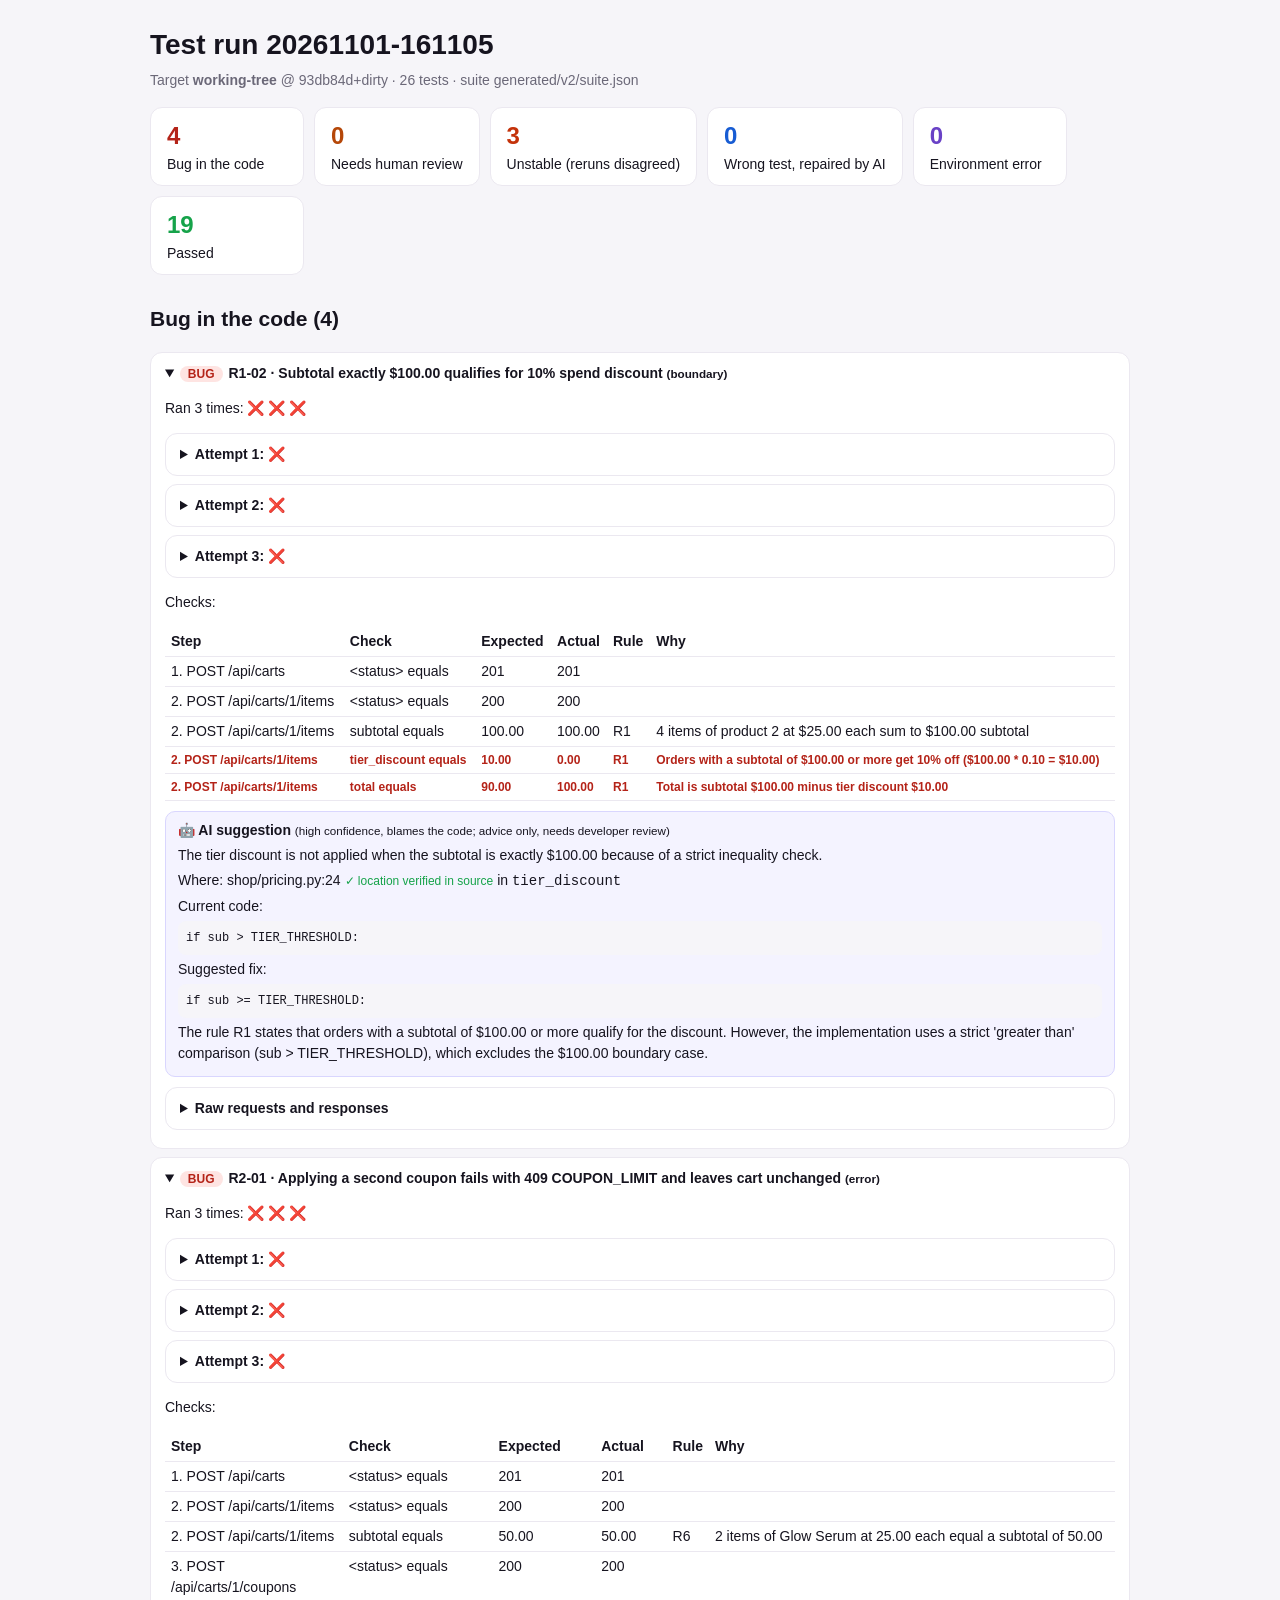
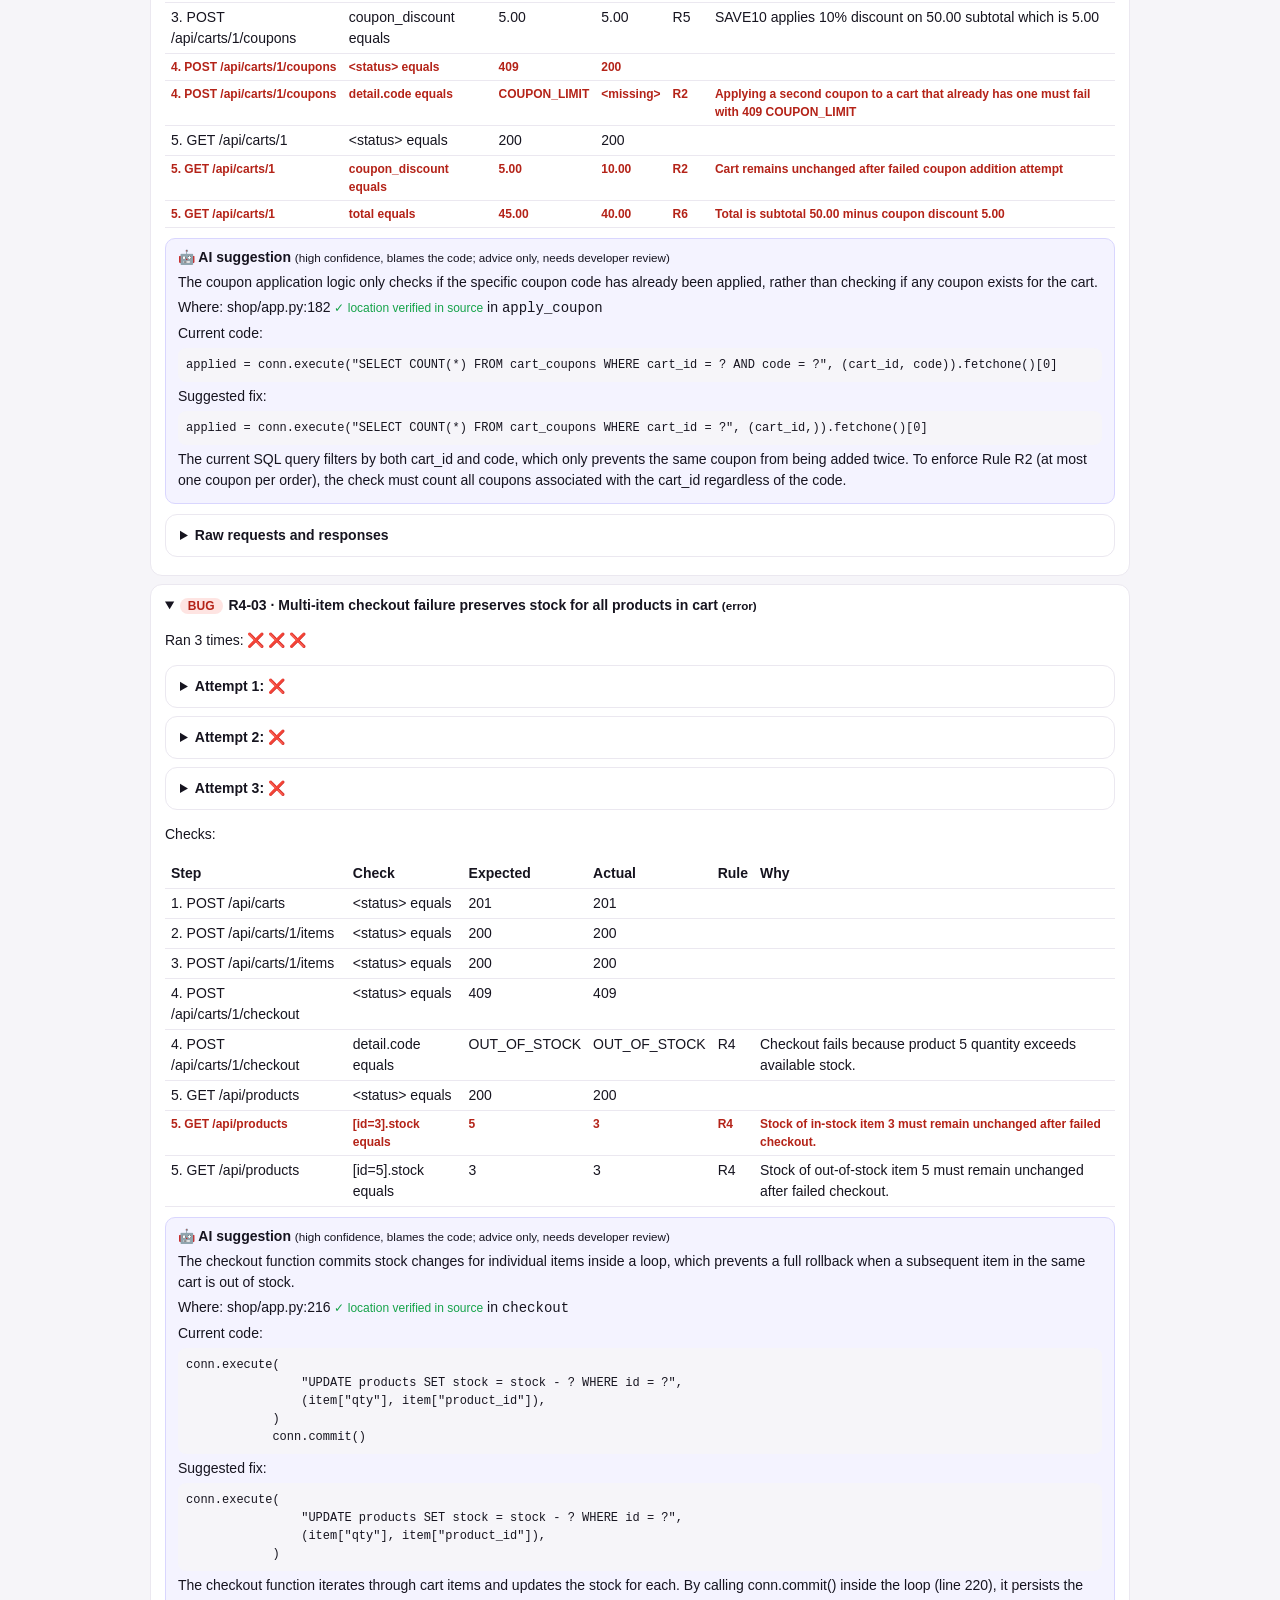
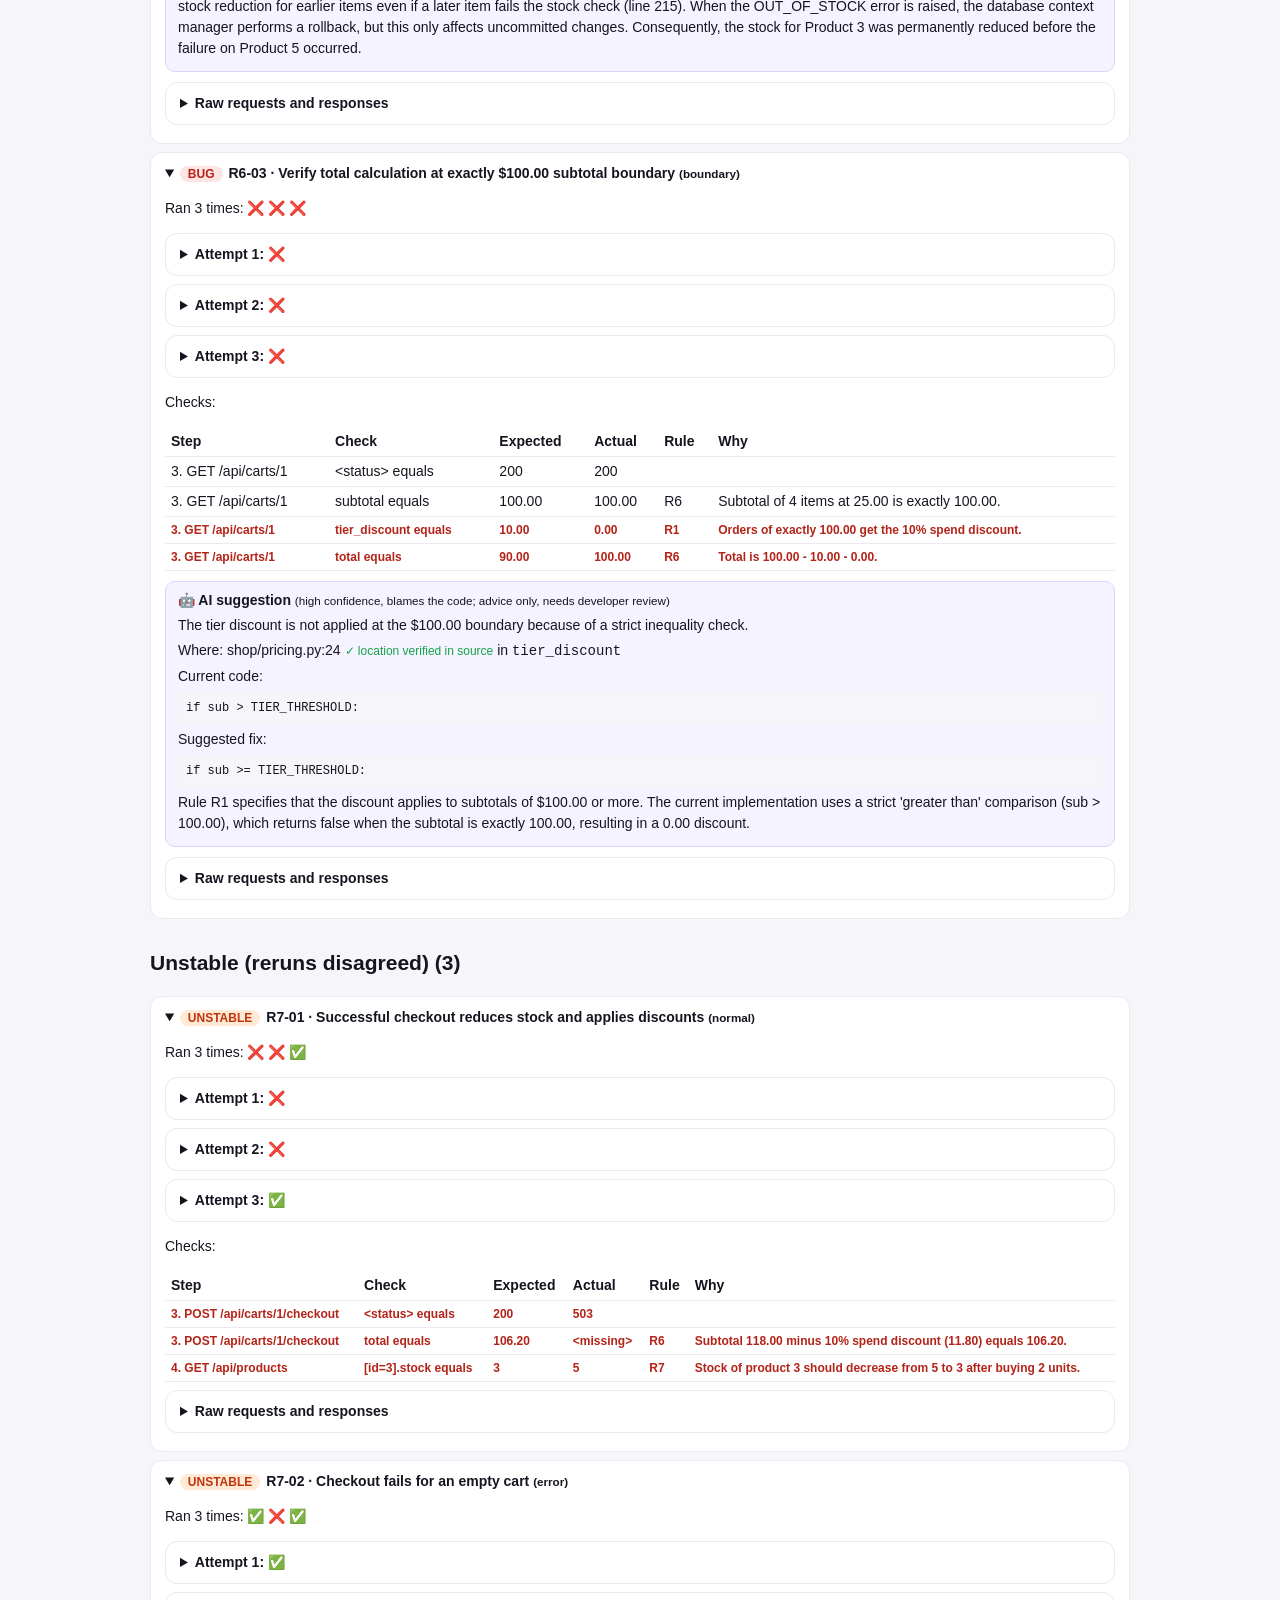
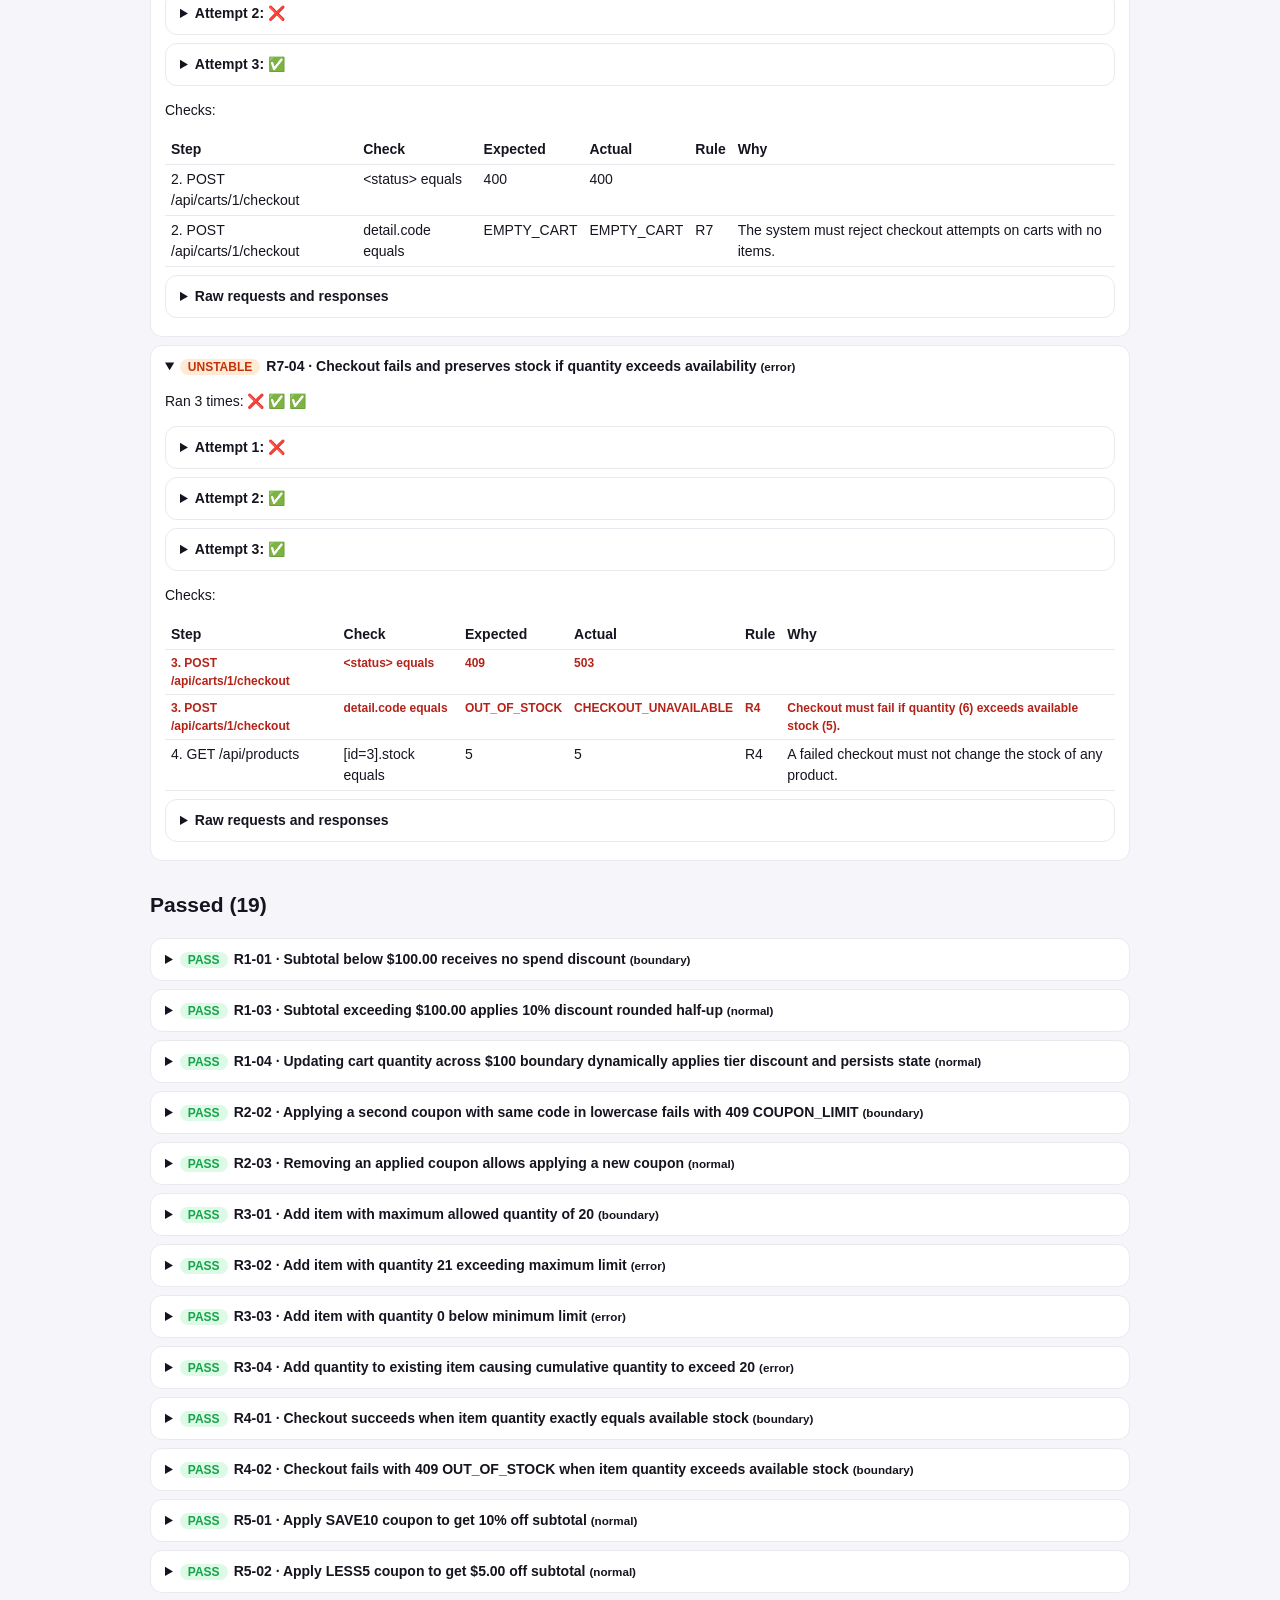
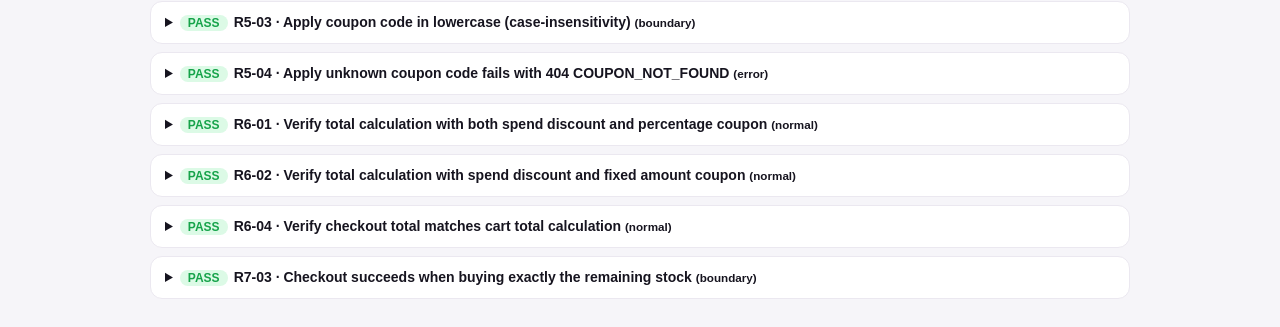
==== commit 8dc8d0c7: "docs: re-record flaky run with every test repeated" ====
--- a/evidence/flaky/report.html
+++ b/evidence/flaky/report.html
@@ -1,4 +1,4 @@
-<!doctype html><html><head><meta charset='utf-8'><meta name='viewport' content='width=device-width,initial-scale=1'><title>Test report 20261101-155524</title><style>
+<!doctype html><html><head><meta charset='utf-8'><meta name='viewport' content='width=device-width,initial-scale=1'><title>Test report 20261101-161105</title><style>
 body{font:14px/1.5 -apple-system,Segoe UI,Roboto,sans-serif;margin:0;background:#f6f5f9;color:#16141f}
 main{max-width:980px;margin:0 auto;padding:24px 16px}
 h1{margin:0 0 4px} .meta{color:#6b6878;margin-bottom:16px}
@@ -15,7 +15,7 @@
 .fail{color:#b42318;font-weight:600} pre{background:#f6f5f9;padding:8px;border-radius:8px;overflow:auto;font-size:12px;margin:4px 0}
 h2{margin-top:28px} .ai{background:#f4f3ff;border:1px solid #d9d6fe;border-radius:10px;padding:8px 12px;margin:10px 0}
 .ai p{margin:4px 0} .ok{color:#16a34a;font-size:12px} .fail{font-size:12px}
-</style></head><body><main><h1>Test run 20261101-155524</h1><div class='meta'>Target <b>working-tree</b> @ eedb92d+dirty · 26 tests · suite generated/v2/suite.json</div><div class='tiles'><div class='tile BUG'><b>4</b>Bug in the code</div><div class='tile NEEDS_REVIEW'><b>0</b>Needs human review</div><div class='tile UNSTABLE'><b>3</b>Unstable (reruns disagreed)</div><div class='tile BAD_TEST'><b>0</b>Wrong test, repaired by AI</div><div class='tile ENV_ERROR'><b>0</b>Environment error</div><div class='tile PASS'><b>19</b>Passed</div></div><h2>Bug in the code (4)</h2><details open><summary><span class='tag BUG'>BUG</span>R1-02 · Subtotal exactly $100.00 qualifies for 10% spend discount <small>(boundary)</small></summary><p>Ran 3 times: ❌ ❌ ❌</p><details><summary>Attempt 1: ❌</summary><table><tr><th>Step</th><th>Check</th><th>Expected</th><th>Actual</th><th>Rule</th><th>Why</th></tr><tr class=''><td>1. POST /api/carts</td><td>&lt;status&gt; equals</td><td>201</td><td>201</td><td></td><td></td></tr><tr class=''><td>2. POST /api/carts/1/items</td><td>&lt;status&gt; equals</td><td>200</td><td>200</td><td></td><td></td></tr><tr class=''><td>2. POST /api/carts/1/items</td><td>subtotal equals</td><td>100.00</td><td>100.00</td><td>R1</td><td>4 items of product 2 at $25.00 each sum to $100.00 subtotal</td></tr><tr class='fail'><td>2. POST /api/carts/1/items</td><td>tier_discount equals</td><td>10.00</td><td>0.00</td><td>R1</td><td>Orders with a subtotal of $100.00 or more get 10% off ($100.00 * 0.10 = $10.00)</td></tr><tr class='fail'><td>2. POST /api/carts/1/items</td><td>total equals</td><td>90.00</td><td>100.00</td><td>R1</td><td>Total is subtotal $100.00 minus tier discount $10.00</td></tr></table><pre>1. {&quot;method&quot;: &quot;POST&quot;, &quot;path&quot;: &quot;/api/carts&quot;, &quot;body&quot;: null}
+</style></head><body><main><h1>Test run 20261101-161105</h1><div class='meta'>Target <b>working-tree</b> @ 93db84d+dirty · 26 tests · suite generated/v2/suite.json</div><div class='tiles'><div class='tile BUG'><b>4</b>Bug in the code</div><div class='tile NEEDS_REVIEW'><b>0</b>Needs human review</div><div class='tile UNSTABLE'><b>3</b>Unstable (reruns disagreed)</div><div class='tile BAD_TEST'><b>0</b>Wrong test, repaired by AI</div><div class='tile ENV_ERROR'><b>0</b>Environment error</div><div class='tile PASS'><b>19</b>Passed</div></div><h2>Bug in the code (4)</h2><details open><summary><span class='tag BUG'>BUG</span>R1-02 · Subtotal exactly $100.00 qualifies for 10% spend discount <small>(boundary)</small></summary><p>Ran 3 times: ❌ ❌ ❌</p><details><summary>Attempt 1: ❌</summary><table><tr><th>Step</th><th>Check</th><th>Expected</th><th>Actual</th><th>Rule</th><th>Why</th></tr><tr class=''><td>1. POST /api/carts</td><td>&lt;status&gt; equals</td><td>201</td><td>201</td><td></td><td></td></tr><tr class=''><td>2. POST /api/carts/1/items</td><td>&lt;status&gt; equals</td><td>200</td><td>200</td><td></td><td></td></tr><tr class=''><td>2. POST /api/carts/1/items</td><td>subtotal equals</td><td>100.00</td><td>100.00</td><td>R1</td><td>4 items of product 2 at $25.00 each sum to $100.00 subtotal</td></tr><tr class='fail'><td>2. POST /api/carts/1/items</td><td>tier_discount equals</td><td>10.00</td><td>0.00</td><td>R1</td><td>Orders with a subtotal of $100.00 or more get 10% off ($100.00 * 0.10 = $10.00)</td></tr><tr class='fail'><td>2. POST /api/carts/1/items</td><td>total equals</td><td>90.00</td><td>100.00</td><td>R1</td><td>Total is subtotal $100.00 minus tier discount $10.00</td></tr></table><pre>1. {&quot;method&quot;: &quot;POST&quot;, &quot;path&quot;: &quot;/api/carts&quot;, &quot;body&quot;: null}
 → {&quot;status&quot;: 201, &quot;body&quot;: {&quot;id&quot;: 1, &quot;items&quot;: [], &quot;coupons&quot;: [], &quot;subtotal&quot;: &quot;0.00&quot;, &quot;tier_discount&quot;: &quot;0.00&quot;, &quot;coupon_discount&quot;: &quot;0.00&quot;, &quot;total&quot;: &quot;0.00&quot;}}</pre><pre>2. {&quot;method&quot;: &quot;POST&quot;, &quot;path&quot;: &quot;/api/carts/1/items&quot;, &quot;body&quot;: {&quot;product_id&quot;: 2, &quot;qty&quot;: 4}}
 → {&quot;status&quot;: 200, &quot;body&quot;: {&quot;id&quot;: 1, &quot;items&quot;: [{&quot;product_id&quot;: 2, &quot;name&quot;: &quot;Glow Serum&quot;, &quot;emoji&quot;: &quot;✨&quot;, &quot;price&quot;: &quot;25.00&quot;, &quot;qty&quot;: 4}], &quot;coupons&quot;: [], &quot;subtotal&quot;: &quot;100.00&quot;, &quot;tier_discount&quot;: &quot;0.00&quot;, &quot;coupon_discount&quot;: &quot;0.00&quot;, &quot;total&quot;: &quot;100.00&quot;}}</pre></details><details><summary>Attempt 2: ❌</summary><table><tr><th>Step</th><th>Check</th><th>Expected</th><th>Actual</th><th>Rule</th><th>Why</th></tr><tr class=''><td>1. POST /api/carts</td><td>&lt;status&gt; equals</td><td>201</td><td>201</td><td></td><td></td></tr><tr class=''><td>2. POST /api/carts/1/items</td><td>&lt;status&gt; equals</td><td>200</td><td>200</td><td></td><td></td></tr><tr class=''><td>2. POST /api/carts/1/items</td><td>subtotal equals</td><td>100.00</td><td>100.00</td><td>R1</td><td>4 items of product 2 at $25.00 each sum to $100.00 subtotal</td></tr><tr class='fail'><td>2. POST /api/carts/1/items</td><td>tier_discount equals</td><td>10.00</td><td>0.00</td><td>R1</td><td>Orders with a subtotal of $100.00 or more get 10% off ($100.00 * 0.10 = $10.00)</td></tr><tr class='fail'><td>2. POST /api/carts/1/items</td><td>total equals</td><td>90.00</td><td>100.00</td><td>R1</td><td>Total is subtotal $100.00 minus tier discount $10.00</td></tr></table><pre>1. {&quot;method&quot;: &quot;POST&quot;, &quot;path&quot;: &quot;/api/carts&quot;, &quot;body&quot;: null}
 → {&quot;status&quot;: 201, &quot;body&quot;: {&quot;id&quot;: 1, &quot;items&quot;: [], &quot;coupons&quot;: [], &quot;subtotal&quot;: &quot;0.00&quot;, &quot;tier_discount&quot;: &quot;0.00&quot;, &quot;coupon_discount&quot;: &quot;0.00&quot;, &quot;total&quot;: &quot;0.00&quot;}}</pre><pre>2. {&quot;method&quot;: &quot;POST&quot;, &quot;path&quot;: &quot;/api/carts/1/items&quot;, &quot;body&quot;: {&quot;product_id&quot;: 2, &quot;qty&quot;: 4}}
@@ -82,11 +82,171 @@
 → {&quot;status&quot;: 200, &quot;body&quot;: {&quot;id&quot;: 1, &quot;items&quot;: [{&quot;product_id&quot;: 2, &quot;name&quot;: &quot;Glow Serum&quot;, &quot;emoji&quot;: &quot;✨&quot;, &quot;price&quot;: &quot;25.00&quot;, &quot;qty&quot;: 4}], &quot;coupons&quot;: [], &quot;subtotal&quot;: &quot;100.00&quot;, &quot;tier_discount&quot;: &quot;0.00&quot;, &quot;coupon_discount&quot;: &quot;0.00&quot;, &quot;total&quot;: &quot;100.00&quot;}}</pre></details><p>Checks:</p><table><tr><th>Step</th><th>Check</th><th>Expected</th><th>Actual</th><th>Rule</th><th>Why</th></tr><tr class=''><td>3. GET /api/carts/1</td><td>&lt;status&gt; equals</td><td>200</td><td>200</td><td></td><td></td></tr><tr class=''><td>3. GET /api/carts/1</td><td>subtotal equals</td><td>100.00</td><td>100.00</td><td>R6</td><td>Subtotal of 4 items at 25.00 is exactly 100.00.</td></tr><tr class='fail'><td>3. GET /api/carts/1</td><td>tier_discount equals</td><td>10.00</td><td>0.00</td><td>R1</td><td>Orders of exactly 100.00 get the 10% spend discount.</td></tr><tr class='fail'><td>3. GET /api/carts/1</td><td>total equals</td><td>90.00</td><td>100.00</td><td>R6</td><td>Total is 100.00 - 10.00 - 0.00.</td></tr></table><div class='ai'><b>🤖 AI suggestion</b> <small>(high confidence, blames the code; advice only, needs developer review)</small><p>The tier discount is not applied at the $100.00 boundary because of a strict inequality check.</p><p>Where: shop/pricing.py:24 <span class='ok'>✓ location verified in source</span> in <code>tier_discount</code></p><p>Current code:</p><pre>if sub &gt; TIER_THRESHOLD:</pre><p>Suggested fix:</p><pre>if sub &gt;= TIER_THRESHOLD:</pre><p>Rule R1 specifies that the discount applies to subtotals of $100.00 or more. The current implementation uses a strict &#x27;greater than&#x27; comparison (sub &gt; 100.00), which returns false when the subtotal is exactly 100.00, resulting in a 0.00 discount.</p></div><details><summary>Raw requests and responses</summary><pre>1. {&quot;method&quot;: &quot;POST&quot;, &quot;path&quot;: &quot;/api/carts&quot;, &quot;body&quot;: null}
 → {&quot;status&quot;: 201, &quot;body&quot;: {&quot;id&quot;: 1, &quot;items&quot;: [], &quot;coupons&quot;: [], &quot;subtotal&quot;: &quot;0.00&quot;, &quot;tier_discount&quot;: &quot;0.00&quot;, &quot;coupon_discount&quot;: &quot;0.00&quot;, &quot;total&quot;: &quot;0.00&quot;}}</pre><pre>2. {&quot;method&quot;: &quot;POST&quot;, &quot;path&quot;: &quot;/api/carts/1/items&quot;, &quot;body&quot;: {&quot;product_id&quot;: 2, &quot;qty&quot;: 4}}
 → {&quot;status&quot;: 200, &quot;body&quot;: {&quot;id&quot;: 1, &quot;items&quot;: [{&quot;product_id&quot;: 2, &quot;name&quot;: &quot;Glow Serum&quot;, &quot;emoji&quot;: &quot;✨&quot;, &quot;price&quot;: &quot;25.00&quot;, &quot;qty&quot;: 4}], &quot;coupons&quot;: [], &quot;subtotal&quot;: &quot;100.00&quot;, &quot;tier_discount&quot;: &quot;0.00&quot;, &quot;coupon_discount&quot;: &quot;0.00&quot;, &quot;total&quot;: &quot;100.00&quot;}}</pre><pre>3. {&quot;method&quot;: &quot;GET&quot;, &quot;path&quot;: &quot;/api/carts/1&quot;, &quot;body&quot;: null}
-→ {&quot;status&quot;: 200, &quot;body&quot;: {&quot;id&quot;: 1, &quot;items&quot;: [{&quot;product_id&quot;: 2, &quot;name&quot;: &quot;Glow Serum&quot;, &quot;emoji&quot;: &quot;✨&quot;, &quot;price&quot;: &quot;25.00&quot;, &quot;qty&quot;: 4}], &quot;coupons&quot;: [], &quot;subtotal&quot;: &quot;100.00&quot;, &quot;tier_discount&quot;: &quot;0.00&quot;, &quot;coupon_discount&quot;: &quot;0.00&quot;, &quot;total&quot;: &quot;100.00&quot;}}</pre></details></details><h2>Unstable (reruns disagreed) (3)</h2><details open><summary><span class='tag UNSTABLE'>UNSTABLE</span>R4-01 · Checkout succeeds when item quantity exactly equals available stock <small>(boundary)</small></summary><p>Ran 3 times: ❌ ✅ ✅</p><details><summary>Attempt 1: ❌</summary><table><tr><th>Step</th><th>Check</th><th>Expected</th><th>Actual</th><th>Rule</th><th>Why</th></tr><tr class=''><td>1. POST /api/carts</td><td>&lt;status&gt; equals</td><td>201</td><td>201</td><td></td><td></td></tr><tr class=''><td>2. POST /api/carts/1/items</td><td>&lt;status&gt; equals</td><td>200</td><td>200</td><td></td><td></td></tr><tr class='fail'><td>3. POST /api/carts/1/checkout</td><td>&lt;status&gt; equals</td><td>200</td><td>503</td><td></td><td></td></tr><tr class=''><td>4. GET /api/products</td><td>&lt;status&gt; equals</td><td>200</td><td>200</td><td></td><td></td></tr><tr class='fail'><td>4. GET /api/products</td><td>[id=5].stock equals</td><td>0</td><td>3</td><td>R4</td><td>Purchasing 3 units of product 5 with 3 available stock leaves 0 stock remaining.</td></tr></table><pre>1. {&quot;method&quot;: &quot;POST&quot;, &quot;path&quot;: &quot;/api/carts&quot;, &quot;body&quot;: null}
-→ {&quot;status&quot;: 201, &quot;body&quot;: {&quot;id&quot;: 1, &quot;items&quot;: [], &quot;coupons&quot;: [], &quot;subtotal&quot;: &quot;0.00&quot;, &quot;tier_discount&quot;: &quot;0.00&quot;, &quot;coupon_discount&quot;: &quot;0.00&quot;, &quot;total&quot;: &quot;0.00&quot;}}</pre><pre>2. {&quot;method&quot;: &quot;POST&quot;, &quot;path&quot;: &quot;/api/carts/1/items&quot;, &quot;body&quot;: {&quot;product_id&quot;: 5, &quot;qty&quot;: 3}}
-→ {&quot;status&quot;: 200, &quot;body&quot;: {&quot;id&quot;: 1, &quot;items&quot;: [{&quot;product_id&quot;: 5, &quot;name&quot;: &quot;Phone Tripod&quot;, &quot;emoji&quot;: &quot;📱&quot;, &quot;price&quot;: &quot;19.50&quot;, &quot;qty&quot;: 3}], &quot;coupons&quot;: [], &quot;subtotal&quot;: &quot;58.50&quot;, &quot;tier_discount&quot;: &quot;0.00&quot;, &quot;coupon_discount&quot;: &quot;0.00&quot;, &quot;total&quot;: &quot;58.50&quot;}}</pre><pre>3. {&quot;method&quot;: &quot;POST&quot;, &quot;path&quot;: &quot;/api/carts/1/checkout&quot;, &quot;body&quot;: null}
+→ {&quot;status&quot;: 200, &quot;body&quot;: {&quot;id&quot;: 1, &quot;items&quot;: [{&quot;product_id&quot;: 2, &quot;name&quot;: &quot;Glow Serum&quot;, &quot;emoji&quot;: &quot;✨&quot;, &quot;price&quot;: &quot;25.00&quot;, &quot;qty&quot;: 4}], &quot;coupons&quot;: [], &quot;subtotal&quot;: &quot;100.00&quot;, &quot;tier_discount&quot;: &quot;0.00&quot;, &quot;coupon_discount&quot;: &quot;0.00&quot;, &quot;total&quot;: &quot;100.00&quot;}}</pre></details></details><h2>Unstable (reruns disagreed) (3)</h2><details open><summary><span class='tag UNSTABLE'>UNSTABLE</span>R7-01 · Successful checkout reduces stock and applies discounts <small>(normal)</small></summary><p>Ran 3 times: ❌ ❌ ✅</p><details><summary>Attempt 1: ❌</summary><table><tr><th>Step</th><th>Check</th><th>Expected</th><th>Actual</th><th>Rule</th><th>Why</th></tr><tr class='fail'><td>3. POST /api/carts/1/checkout</td><td>&lt;status&gt; equals</td><td>200</td><td>503</td><td></td><td></td></tr><tr class='fail'><td>3. POST /api/carts/1/checkout</td><td>total equals</td><td>106.20</td><td>&lt;missing&gt;</td><td>R6</td><td>Subtotal 118.00 minus 10% spend discount (11.80) equals 106.20.</td></tr><tr class='fail'><td>4. GET /api/products</td><td>[id=3].stock equals</td><td>3</td><td>5</td><td>R7</td><td>Stock of product 3 should decrease from 5 to 3 after buying 2 units.</td></tr></table><pre>1. {&quot;method&quot;: &quot;POST&quot;, &quot;path&quot;: &quot;/api/carts&quot;, &quot;body&quot;: null}
+→ {&quot;status&quot;: 201, &quot;body&quot;: {&quot;id&quot;: 1, &quot;items&quot;: [], &quot;coupons&quot;: [], &quot;subtotal&quot;: &quot;0.00&quot;, &quot;tier_discount&quot;: &quot;0.00&quot;, &quot;coupon_discount&quot;: &quot;0.00&quot;, &quot;total&quot;: &quot;0.00&quot;}}</pre><pre>2. {&quot;method&quot;: &quot;POST&quot;, &quot;path&quot;: &quot;/api/carts/1/items&quot;, &quot;body&quot;: {&quot;product_id&quot;: 3, &quot;qty&quot;: 2}}
+→ {&quot;status&quot;: 200, &quot;body&quot;: {&quot;id&quot;: 1, &quot;items&quot;: [{&quot;product_id&quot;: 3, &quot;name&quot;: &quot;LED Ring Light&quot;, &quot;emoji&quot;: &quot;💡&quot;, &quot;price&quot;: &quot;59.00&quot;, &quot;qty&quot;: 2}], &quot;coupons&quot;: [], &quot;subtotal&quot;: &quot;118.00&quot;, &quot;tier_discount&quot;: &quot;11.80&quot;, &quot;coupon_discount&quot;: &quot;0.00&quot;, &quot;total&quot;: &quot;106.20&quot;}}</pre><pre>3. {&quot;method&quot;: &quot;POST&quot;, &quot;path&quot;: &quot;/api/carts/1/checkout&quot;, &quot;body&quot;: null}
 → {&quot;status&quot;: 503, &quot;body&quot;: {&quot;detail&quot;: {&quot;code&quot;: &quot;CHECKOUT_UNAVAILABLE&quot;, &quot;message&quot;: &quot;Simulated: checkout timed out, try again&quot;}}}</pre><pre>4. {&quot;method&quot;: &quot;GET&quot;, &quot;path&quot;: &quot;/api/products&quot;, &quot;body&quot;: null}
-→ {&quot;status&quot;: 200, &quot;body&quot;: [{&quot;id&quot;: 1, &quot;name&quot;: &quot;Wireless Earbuds&quot;, &quot;price&quot;: &quot;39.90&quot;, &quot;stock&quot;: 50, &quot;emoji&quot;: &quot;🎧&quot;}, {&quot;id&quot;: 2, &quot;name&quot;: &quot;Glow Serum&quot;, &quot;price&quot;: &quot;25.00&quot;, &quot;stock&quot;: 100, &quot;emoji&quot;: &quot;✨&quot;}, {&quot;id&quot;: 3, &quot;name&quot;: &quot;LED Ring Light&quot;, &quot;price&quot;: &quot;59.00&quot;, &quot;stock&quot;: 5, &quot;emoji&quot;: &quot;💡&quot;}, {&quot;id&quot;: 4, &quot;name&quot;: &quot;Oversized Hoodie&quot;, &quot;price&quot;: &quot;45.00&quot;, &quot;stock&quot;: 30, &quot;emoji&quot;: &quot;🧥&quot;}, {&quot;id&quot;: 5, &quot;name&quot;: &quot;Phone Tripod&quot;, &quot;price&quot;: &quot;19.50&quot;, &quot;stock&quot;: 3, &quot;emoji&quot;: &quot;📱&quot;}, {&quot;id&quot;: 6, &quot;name&quot;: &quot;Matcha Starter Kit&quot;, &quot;price&quot;: &quot;32.00&quot;, &quot;stock&quot;: 40, &quot;emoji&quot;: &quot;🍵&quot;}]}</pre></details><details><summary>Attempt 2: ✅</summary><table><tr><th>Step</th><th>Check</th><th>Expected</th><th>Actual</th><th>Rule</th><th>Why</th></tr><tr class=''><td>1. POST /api/carts</td><td>&lt;status&gt; equals</td><td>201</td><td>201</td><td></td><td></td></tr><tr class=''><td>2. POST /api/carts/1/items</td><td>&lt;status&gt; equals</td><td>200</td><td>200</td><td></td><td></td></tr><tr class=''><td>3. POST /api/carts/1/checkout</td><td>&lt;status&gt; equals</td><td>200</td><td>200</td><td></td><td></td></tr><tr class=''><td>4. GET /api/products</td><td>&lt;status&gt; equals</td><td>200</td><td>200</td><td></td><td></td></tr><tr class=''><td>4. GET /api/products</td><td>[id=5].stock equals</td><td>0</td><td>0</td><td>R4</td><td>Purchasing 3 units of product 5 with 3 available stock leaves 0 stock remaining.</td></tr></table><pre>1. {&quot;method&quot;: &quot;POST&quot;, &quot;path&quot;: &quot;/api/carts&quot;, &quot;body&quot;: null}
+→ {&quot;status&quot;: 200, &quot;body&quot;: [{&quot;id&quot;: 1, &quot;name&quot;: &quot;Wireless Earbuds&quot;, &quot;price&quot;: &quot;39.90&quot;, &quot;stock&quot;: 50, &quot;emoji&quot;: &quot;🎧&quot;}, {&quot;id&quot;: 2, &quot;name&quot;: &quot;Glow Serum&quot;, &quot;price&quot;: &quot;25.00&quot;, &quot;stock&quot;: 100, &quot;emoji&quot;: &quot;✨&quot;}, {&quot;id&quot;: 3, &quot;name&quot;: &quot;LED Ring Light&quot;, &quot;price&quot;: &quot;59.00&quot;, &quot;stock&quot;: 5, &quot;emoji&quot;: &quot;💡&quot;}, {&quot;id&quot;: 4, &quot;name&quot;: &quot;Oversized Hoodie&quot;, &quot;price&quot;: &quot;45.00&quot;, &quot;stock&quot;: 30, &quot;emoji&quot;: &quot;🧥&quot;}, {&quot;id&quot;: 5, &quot;name&quot;: &quot;Phone Tripod&quot;, &quot;price&quot;: &quot;19.50&quot;, &quot;stock&quot;: 3, &quot;emoji&quot;: &quot;📱&quot;}, {&quot;id&quot;: 6, &quot;name&quot;: &quot;Matcha Starter Kit&quot;, &quot;price&quot;: &quot;32.00&quot;, &quot;stock&quot;: 40, &quot;emoji&quot;: &quot;🍵&quot;}]}</pre></details><details><summary>Attempt 2: ❌</summary><table><tr><th>Step</th><th>Check</th><th>Expected</th><th>Actual</th><th>Rule</th><th>Why</th></tr><tr class='fail'><td>3. POST /api/carts/1/checkout</td><td>&lt;status&gt; equals</td><td>200</td><td>503</td><td></td><td></td></tr><tr class='fail'><td>3. POST /api/carts/1/checkout</td><td>total equals</td><td>106.20</td><td>&lt;missing&gt;</td><td>R6</td><td>Subtotal 118.00 minus 10% spend discount (11.80) equals 106.20.</td></tr><tr class='fail'><td>4. GET /api/products</td><td>[id=3].stock equals</td><td>3</td><td>5</td><td>R7</td><td>Stock of product 3 should decrease from 5 to 3 after buying 2 units.</td></tr></table><pre>1. {&quot;method&quot;: &quot;POST&quot;, &quot;path&quot;: &quot;/api/carts&quot;, &quot;body&quot;: null}
+→ {&quot;status&quot;: 201, &quot;body&quot;: {&quot;id&quot;: 1, &quot;items&quot;: [], &quot;coupons&quot;: [], &quot;subtotal&quot;: &quot;0.00&quot;, &quot;tier_discount&quot;: &quot;0.00&quot;, &quot;coupon_discount&quot;: &quot;0.00&quot;, &quot;total&quot;: &quot;0.00&quot;}}</pre><pre>2. {&quot;method&quot;: &quot;POST&quot;, &quot;path&quot;: &quot;/api/carts/1/items&quot;, &quot;body&quot;: {&quot;product_id&quot;: 3, &quot;qty&quot;: 2}}
+→ {&quot;status&quot;: 200, &quot;body&quot;: {&quot;id&quot;: 1, &quot;items&quot;: [{&quot;product_id&quot;: 3, &quot;name&quot;: &quot;LED Ring Light&quot;, &quot;emoji&quot;: &quot;💡&quot;, &quot;price&quot;: &quot;59.00&quot;, &quot;qty&quot;: 2}], &quot;coupons&quot;: [], &quot;subtotal&quot;: &quot;118.00&quot;, &quot;tier_discount&quot;: &quot;11.80&quot;, &quot;coupon_discount&quot;: &quot;0.00&quot;, &quot;total&quot;: &quot;106.20&quot;}}</pre><pre>3. {&quot;method&quot;: &quot;POST&quot;, &quot;path&quot;: &quot;/api/carts/1/checkout&quot;, &quot;body&quot;: null}
+→ {&quot;status&quot;: 503, &quot;body&quot;: {&quot;detail&quot;: {&quot;code&quot;: &quot;CHECKOUT_UNAVAILABLE&quot;, &quot;message&quot;: &quot;Simulated: checkout timed out, try again&quot;}}}</pre><pre>4. {&quot;method&quot;: &quot;GET&quot;, &quot;path&quot;: &quot;/api/products&quot;, &quot;body&quot;: null}
+→ {&quot;status&quot;: 200, &quot;body&quot;: [{&quot;id&quot;: 1, &quot;name&quot;: &quot;Wireless Earbuds&quot;, &quot;price&quot;: &quot;39.90&quot;, &quot;stock&quot;: 50, &quot;emoji&quot;: &quot;🎧&quot;}, {&quot;id&quot;: 2, &quot;name&quot;: &quot;Glow Serum&quot;, &quot;price&quot;: &quot;25.00&quot;, &quot;stock&quot;: 100, &quot;emoji&quot;: &quot;✨&quot;}, {&quot;id&quot;: 3, &quot;name&quot;: &quot;LED Ring Light&quot;, &quot;price&quot;: &quot;59.00&quot;, &quot;stock&quot;: 5, &quot;emoji&quot;: &quot;💡&quot;}, {&quot;id&quot;: 4, &quot;name&quot;: &quot;Oversized Hoodie&quot;, &quot;price&quot;: &quot;45.00&quot;, &quot;stock&quot;: 30, &quot;emoji&quot;: &quot;🧥&quot;}, {&quot;id&quot;: 5, &quot;name&quot;: &quot;Phone Tripod&quot;, &quot;price&quot;: &quot;19.50&quot;, &quot;stock&quot;: 3, &quot;emoji&quot;: &quot;📱&quot;}, {&quot;id&quot;: 6, &quot;name&quot;: &quot;Matcha Starter Kit&quot;, &quot;price&quot;: &quot;32.00&quot;, &quot;stock&quot;: 40, &quot;emoji&quot;: &quot;🍵&quot;}]}</pre></details><details><summary>Attempt 3: ✅</summary><table><tr><th>Step</th><th>Check</th><th>Expected</th><th>Actual</th><th>Rule</th><th>Why</th></tr><tr class=''><td>3. POST /api/carts/1/checkout</td><td>&lt;status&gt; equals</td><td>200</td><td>200</td><td></td><td></td></tr><tr class=''><td>3. POST /api/carts/1/checkout</td><td>total equals</td><td>106.20</td><td>106.20</td><td>R6</td><td>Subtotal 118.00 minus 10% spend discount (11.80) equals 106.20.</td></tr><tr class=''><td>4. GET /api/products</td><td>[id=3].stock equals</td><td>3</td><td>3</td><td>R7</td><td>Stock of product 3 should decrease from 5 to 3 after buying 2 units.</td></tr></table><pre>1. {&quot;method&quot;: &quot;POST&quot;, &quot;path&quot;: &quot;/api/carts&quot;, &quot;body&quot;: null}
+→ {&quot;status&quot;: 201, &quot;body&quot;: {&quot;id&quot;: 1, &quot;items&quot;: [], &quot;coupons&quot;: [], &quot;subtotal&quot;: &quot;0.00&quot;, &quot;tier_discount&quot;: &quot;0.00&quot;, &quot;coupon_discount&quot;: &quot;0.00&quot;, &quot;total&quot;: &quot;0.00&quot;}}</pre><pre>2. {&quot;method&quot;: &quot;POST&quot;, &quot;path&quot;: &quot;/api/carts/1/items&quot;, &quot;body&quot;: {&quot;product_id&quot;: 3, &quot;qty&quot;: 2}}
+→ {&quot;status&quot;: 200, &quot;body&quot;: {&quot;id&quot;: 1, &quot;items&quot;: [{&quot;product_id&quot;: 3, &quot;name&quot;: &quot;LED Ring Light&quot;, &quot;emoji&quot;: &quot;💡&quot;, &quot;price&quot;: &quot;59.00&quot;, &quot;qty&quot;: 2}], &quot;coupons&quot;: [], &quot;subtotal&quot;: &quot;118.00&quot;, &quot;tier_discount&quot;: &quot;11.80&quot;, &quot;coupon_discount&quot;: &quot;0.00&quot;, &quot;total&quot;: &quot;106.20&quot;}}</pre><pre>3. {&quot;method&quot;: &quot;POST&quot;, &quot;path&quot;: &quot;/api/carts/1/checkout&quot;, &quot;body&quot;: null}
+→ {&quot;status&quot;: 200, &quot;body&quot;: {&quot;order_id&quot;: 1, &quot;total&quot;: &quot;106.20&quot;}}</pre><pre>4. {&quot;method&quot;: &quot;GET&quot;, &quot;path&quot;: &quot;/api/products&quot;, &quot;body&quot;: null}
+→ {&quot;status&quot;: 200, &quot;body&quot;: [{&quot;id&quot;: 1, &quot;name&quot;: &quot;Wireless Earbuds&quot;, &quot;price&quot;: &quot;39.90&quot;, &quot;stock&quot;: 50, &quot;emoji&quot;: &quot;🎧&quot;}, {&quot;id&quot;: 2, &quot;name&quot;: &quot;Glow Serum&quot;, &quot;price&quot;: &quot;25.00&quot;, &quot;stock&quot;: 100, &quot;emoji&quot;: &quot;✨&quot;}, {&quot;id&quot;: 3, &quot;name&quot;: &quot;LED Ring Light&quot;, &quot;price&quot;: &quot;59.00&quot;, &quot;stock&quot;: 3, &quot;emoji&quot;: &quot;💡&quot;}, {&quot;id&quot;: 4, &quot;name&quot;: &quot;Oversized Hoodie&quot;, &quot;price&quot;: &quot;45.00&quot;, &quot;stock&quot;: 30, &quot;emoji&quot;: &quot;🧥&quot;}, {&quot;id&quot;: 5, &quot;name&quot;: &quot;Phone Tripod&quot;, &quot;price&quot;: &quot;19.50&quot;, &quot;stock&quot;: 3, &quot;emoji&quot;: &quot;📱&quot;}, {&quot;id&quot;: 6, &quot;name&quot;: &quot;Matcha Starter Kit&quot;, &quot;price&quot;: &quot;32.00&quot;, &quot;stock&quot;: 40, &quot;emoji&quot;: &quot;🍵&quot;}]}</pre></details><p>Checks:</p><table><tr><th>Step</th><th>Check</th><th>Expected</th><th>Actual</th><th>Rule</th><th>Why</th></tr><tr class='fail'><td>3. POST /api/carts/1/checkout</td><td>&lt;status&gt; equals</td><td>200</td><td>503</td><td></td><td></td></tr><tr class='fail'><td>3. POST /api/carts/1/checkout</td><td>total equals</td><td>106.20</td><td>&lt;missing&gt;</td><td>R6</td><td>Subtotal 118.00 minus 10% spend discount (11.80) equals 106.20.</td></tr><tr class='fail'><td>4. GET /api/products</td><td>[id=3].stock equals</td><td>3</td><td>5</td><td>R7</td><td>Stock of product 3 should decrease from 5 to 3 after buying 2 units.</td></tr></table><details><summary>Raw requests and responses</summary><pre>1. {&quot;method&quot;: &quot;POST&quot;, &quot;path&quot;: &quot;/api/carts&quot;, &quot;body&quot;: null}
+→ {&quot;status&quot;: 201, &quot;body&quot;: {&quot;id&quot;: 1, &quot;items&quot;: [], &quot;coupons&quot;: [], &quot;subtotal&quot;: &quot;0.00&quot;, &quot;tier_discount&quot;: &quot;0.00&quot;, &quot;coupon_discount&quot;: &quot;0.00&quot;, &quot;total&quot;: &quot;0.00&quot;}}</pre><pre>2. {&quot;method&quot;: &quot;POST&quot;, &quot;path&quot;: &quot;/api/carts/1/items&quot;, &quot;body&quot;: {&quot;product_id&quot;: 3, &quot;qty&quot;: 2}}
+→ {&quot;status&quot;: 200, &quot;body&quot;: {&quot;id&quot;: 1, &quot;items&quot;: [{&quot;product_id&quot;: 3, &quot;name&quot;: &quot;LED Ring Light&quot;, &quot;emoji&quot;: &quot;💡&quot;, &quot;price&quot;: &quot;59.00&quot;, &quot;qty&quot;: 2}], &quot;coupons&quot;: [], &quot;subtotal&quot;: &quot;118.00&quot;, &quot;tier_discount&quot;: &quot;11.80&quot;, &quot;coupon_discount&quot;: &quot;0.00&quot;, &quot;total&quot;: &quot;106.20&quot;}}</pre><pre>3. {&quot;method&quot;: &quot;POST&quot;, &quot;path&quot;: &quot;/api/carts/1/checkout&quot;, &quot;body&quot;: null}
+→ {&quot;status&quot;: 503, &quot;body&quot;: {&quot;detail&quot;: {&quot;code&quot;: &quot;CHECKOUT_UNAVAILABLE&quot;, &quot;message&quot;: &quot;Simulated: checkout timed out, try again&quot;}}}</pre><pre>4. {&quot;method&quot;: &quot;GET&quot;, &quot;path&quot;: &quot;/api/products&quot;, &quot;body&quot;: null}
+→ {&quot;status&quot;: 200, &quot;body&quot;: [{&quot;id&quot;: 1, &quot;name&quot;: &quot;Wireless Earbuds&quot;, &quot;price&quot;: &quot;39.90&quot;, &quot;stock&quot;: 50, &quot;emoji&quot;: &quot;🎧&quot;}, {&quot;id&quot;: 2, &quot;name&quot;: &quot;Glow Serum&quot;, &quot;price&quot;: &quot;25.00&quot;, &quot;stock&quot;: 100, &quot;emoji&quot;: &quot;✨&quot;}, {&quot;id&quot;: 3, &quot;name&quot;: &quot;LED Ring Light&quot;, &quot;price&quot;: &quot;59.00&quot;, &quot;stock&quot;: 5, &quot;emoji&quot;: &quot;💡&quot;}, {&quot;id&quot;: 4, &quot;name&quot;: &quot;Oversized Hoodie&quot;, &quot;price&quot;: &quot;45.00&quot;, &quot;stock&quot;: 30, &quot;emoji&quot;: &quot;🧥&quot;}, {&quot;id&quot;: 5, &quot;name&quot;: &quot;Phone Tripod&quot;, &quot;price&quot;: &quot;19.50&quot;, &quot;stock&quot;: 3, &quot;emoji&quot;: &quot;📱&quot;}, {&quot;id&quot;: 6, &quot;name&quot;: &quot;Matcha Starter Kit&quot;, &quot;price&quot;: &quot;32.00&quot;, &quot;stock&quot;: 40, &quot;emoji&quot;: &quot;🍵&quot;}]}</pre></details></details><details open><summary><span class='tag UNSTABLE'>UNSTABLE</span>R7-02 · Checkout fails for an empty cart <small>(error)</small></summary><p>Ran 3 times: ✅ ❌ ✅</p><details><summary>Attempt 1: ✅</summary><table><tr><th>Step</th><th>Check</th><th>Expected</th><th>Actual</th><th>Rule</th><th>Why</th></tr><tr class=''><td>2. POST /api/carts/1/checkout</td><td>&lt;status&gt; equals</td><td>400</td><td>400</td><td></td><td></td></tr><tr class=''><td>2. POST /api/carts/1/checkout</td><td>detail.code equals</td><td>EMPTY_CART</td><td>EMPTY_CART</td><td>R7</td><td>The system must reject checkout attempts on carts with no items.</td></tr></table><pre>1. {&quot;method&quot;: &quot;POST&quot;, &quot;path&quot;: &quot;/api/carts&quot;, &quot;body&quot;: null}
+→ {&quot;status&quot;: 201, &quot;body&quot;: {&quot;id&quot;: 1, &quot;items&quot;: [], &quot;coupons&quot;: [], &quot;subtotal&quot;: &quot;0.00&quot;, &quot;tier_discount&quot;: &quot;0.00&quot;, &quot;coupon_discount&quot;: &quot;0.00&quot;, &quot;total&quot;: &quot;0.00&quot;}}</pre><pre>2. {&quot;method&quot;: &quot;POST&quot;, &quot;path&quot;: &quot;/api/carts/1/checkout&quot;, &quot;body&quot;: null}
+→ {&quot;status&quot;: 400, &quot;body&quot;: {&quot;detail&quot;: {&quot;code&quot;: &quot;EMPTY_CART&quot;, &quot;message&quot;: &quot;Cart is empty&quot;}}}</pre></details><details><summary>Attempt 2: ❌</summary><table><tr><th>Step</th><th>Check</th><th>Expected</th><th>Actual</th><th>Rule</th><th>Why</th></tr><tr class='fail'><td>2. POST /api/carts/1/checkout</td><td>&lt;status&gt; equals</td><td>400</td><td>503</td><td></td><td></td></tr><tr class='fail'><td>2. POST /api/carts/1/checkout</td><td>detail.code equals</td><td>EMPTY_CART</td><td>CHECKOUT_UNAVAILABLE</td><td>R7</td><td>The system must reject checkout attempts on carts with no items.</td></tr></table><pre>1. {&quot;method&quot;: &quot;POST&quot;, &quot;path&quot;: &quot;/api/carts&quot;, &quot;body&quot;: null}
+→ {&quot;status&quot;: 201, &quot;body&quot;: {&quot;id&quot;: 1, &quot;items&quot;: [], &quot;coupons&quot;: [], &quot;subtotal&quot;: &quot;0.00&quot;, &quot;tier_discount&quot;: &quot;0.00&quot;, &quot;coupon_discount&quot;: &quot;0.00&quot;, &quot;total&quot;: &quot;0.00&quot;}}</pre><pre>2. {&quot;method&quot;: &quot;POST&quot;, &quot;path&quot;: &quot;/api/carts/1/checkout&quot;, &quot;body&quot;: null}
+→ {&quot;status&quot;: 503, &quot;body&quot;: {&quot;detail&quot;: {&quot;code&quot;: &quot;CHECKOUT_UNAVAILABLE&quot;, &quot;message&quot;: &quot;Simulated: checkout timed out, try again&quot;}}}</pre></details><details><summary>Attempt 3: ✅</summary><table><tr><th>Step</th><th>Check</th><th>Expected</th><th>Actual</th><th>Rule</th><th>Why</th></tr><tr class=''><td>2. POST /api/carts/1/checkout</td><td>&lt;status&gt; equals</td><td>400</td><td>400</td><td></td><td></td></tr><tr class=''><td>2. POST /api/carts/1/checkout</td><td>detail.code equals</td><td>EMPTY_CART</td><td>EMPTY_CART</td><td>R7</td><td>The system must reject checkout attempts on carts with no items.</td></tr></table><pre>1. {&quot;method&quot;: &quot;POST&quot;, &quot;path&quot;: &quot;/api/carts&quot;, &quot;body&quot;: null}
+→ {&quot;status&quot;: 201, &quot;body&quot;: {&quot;id&quot;: 1, &quot;items&quot;: [], &quot;coupons&quot;: [], &quot;subtotal&quot;: &quot;0.00&quot;, &quot;tier_discount&quot;: &quot;0.00&quot;, &quot;coupon_discount&quot;: &quot;0.00&quot;, &quot;total&quot;: &quot;0.00&quot;}}</pre><pre>2. {&quot;method&quot;: &quot;POST&quot;, &quot;path&quot;: &quot;/api/carts/1/checkout&quot;, &quot;body&quot;: null}
+→ {&quot;status&quot;: 400, &quot;body&quot;: {&quot;detail&quot;: {&quot;code&quot;: &quot;EMPTY_CART&quot;, &quot;message&quot;: &quot;Cart is empty&quot;}}}</pre></details><p>Checks:</p><table><tr><th>Step</th><th>Check</th><th>Expected</th><th>Actual</th><th>Rule</th><th>Why</th></tr><tr class=''><td>2. POST /api/carts/1/checkout</td><td>&lt;status&gt; equals</td><td>400</td><td>400</td><td></td><td></td></tr><tr class=''><td>2. POST /api/carts/1/checkout</td><td>detail.code equals</td><td>EMPTY_CART</td><td>EMPTY_CART</td><td>R7</td><td>The system must reject checkout attempts on carts with no items.</td></tr></table><details><summary>Raw requests and responses</summary><pre>1. {&quot;method&quot;: &quot;POST&quot;, &quot;path&quot;: &quot;/api/carts&quot;, &quot;body&quot;: null}
+→ {&quot;status&quot;: 201, &quot;body&quot;: {&quot;id&quot;: 1, &quot;items&quot;: [], &quot;coupons&quot;: [], &quot;subtotal&quot;: &quot;0.00&quot;, &quot;tier_discount&quot;: &quot;0.00&quot;, &quot;coupon_discount&quot;: &quot;0.00&quot;, &quot;total&quot;: &quot;0.00&quot;}}</pre><pre>2. {&quot;method&quot;: &quot;POST&quot;, &quot;path&quot;: &quot;/api/carts/1/checkout&quot;, &quot;body&quot;: null}
+→ {&quot;status&quot;: 400, &quot;body&quot;: {&quot;detail&quot;: {&quot;code&quot;: &quot;EMPTY_CART&quot;, &quot;message&quot;: &quot;Cart is empty&quot;}}}</pre></details></details><details open><summary><span class='tag UNSTABLE'>UNSTABLE</span>R7-04 · Checkout fails and preserves stock if quantity exceeds availability <small>(error)</small></summary><p>Ran 3 times: ❌ ✅ ✅</p><details><summary>Attempt 1: ❌</summary><table><tr><th>Step</th><th>Check</th><th>Expected</th><th>Actual</th><th>Rule</th><th>Why</th></tr><tr class='fail'><td>3. POST /api/carts/1/checkout</td><td>&lt;status&gt; equals</td><td>409</td><td>503</td><td></td><td></td></tr><tr class='fail'><td>3. POST /api/carts/1/checkout</td><td>detail.code equals</td><td>OUT_OF_STOCK</td><td>CHECKOUT_UNAVAILABLE</td><td>R4</td><td>Checkout must fail if quantity (6) exceeds available stock (5).</td></tr><tr class=''><td>4. GET /api/products</td><td>[id=3].stock equals</td><td>5</td><td>5</td><td>R4</td><td>A failed checkout must not change the stock of any product.</td></tr></table><pre>1. {&quot;method&quot;: &quot;POST&quot;, &quot;path&quot;: &quot;/api/carts&quot;, &quot;body&quot;: null}
+→ {&quot;status&quot;: 201, &quot;body&quot;: {&quot;id&quot;: 1, &quot;items&quot;: [], &quot;coupons&quot;: [], &quot;subtotal&quot;: &quot;0.00&quot;, &quot;tier_discount&quot;: &quot;0.00&quot;, &quot;coupon_discount&quot;: &quot;0.00&quot;, &quot;total&quot;: &quot;0.00&quot;}}</pre><pre>2. {&quot;method&quot;: &quot;POST&quot;, &quot;path&quot;: &quot;/api/carts/1/items&quot;, &quot;body&quot;: {&quot;product_id&quot;: 3, &quot;qty&quot;: 6}}
+→ {&quot;status&quot;: 200, &quot;body&quot;: {&quot;id&quot;: 1, &quot;items&quot;: [{&quot;product_id&quot;: 3, &quot;name&quot;: &quot;LED Ring Light&quot;, &quot;emoji&quot;: &quot;💡&quot;, &quot;price&quot;: &quot;59.00&quot;, &quot;qty&quot;: 6}], &quot;coupons&quot;: [], &quot;subtotal&quot;: &quot;354.00&quot;, &quot;tier_discount&quot;: &quot;35.40&quot;, &quot;coupon_discount&quot;: &quot;0.00&quot;, &quot;total&quot;: &quot;318.60&quot;}}</pre><pre>3. {&quot;method&quot;: &quot;POST&quot;, &quot;path&quot;: &quot;/api/carts/1/checkout&quot;, &quot;body&quot;: null}
+→ {&quot;status&quot;: 503, &quot;body&quot;: {&quot;detail&quot;: {&quot;code&quot;: &quot;CHECKOUT_UNAVAILABLE&quot;, &quot;message&quot;: &quot;Simulated: checkout timed out, try again&quot;}}}</pre><pre>4. {&quot;method&quot;: &quot;GET&quot;, &quot;path&quot;: &quot;/api/products&quot;, &quot;body&quot;: null}
+→ {&quot;status&quot;: 200, &quot;body&quot;: [{&quot;id&quot;: 1, &quot;name&quot;: &quot;Wireless Earbuds&quot;, &quot;price&quot;: &quot;39.90&quot;, &quot;stock&quot;: 50, &quot;emoji&quot;: &quot;🎧&quot;}, {&quot;id&quot;: 2, &quot;name&quot;: &quot;Glow Serum&quot;, &quot;price&quot;: &quot;25.00&quot;, &quot;stock&quot;: 100, &quot;emoji&quot;: &quot;✨&quot;}, {&quot;id&quot;: 3, &quot;name&quot;: &quot;LED Ring Light&quot;, &quot;price&quot;: &quot;59.00&quot;, &quot;stock&quot;: 5, &quot;emoji&quot;: &quot;💡&quot;}, {&quot;id&quot;: 4, &quot;name&quot;: &quot;Oversized Hoodie&quot;, &quot;price&quot;: &quot;45.00&quot;, &quot;stock&quot;: 30, &quot;emoji&quot;: &quot;🧥&quot;}, {&quot;id&quot;: 5, &quot;name&quot;: &quot;Phone Tripod&quot;, &quot;price&quot;: &quot;19.50&quot;, &quot;stock&quot;: 3, &quot;emoji&quot;: &quot;📱&quot;}, {&quot;id&quot;: 6, &quot;name&quot;: &quot;Matcha Starter Kit&quot;, &quot;price&quot;: &quot;32.00&quot;, &quot;stock&quot;: 40, &quot;emoji&quot;: &quot;🍵&quot;}]}</pre></details><details><summary>Attempt 2: ✅</summary><table><tr><th>Step</th><th>Check</th><th>Expected</th><th>Actual</th><th>Rule</th><th>Why</th></tr><tr class=''><td>3. POST /api/carts/1/checkout</td><td>&lt;status&gt; equals</td><td>409</td><td>409</td><td></td><td></td></tr><tr class=''><td>3. POST /api/carts/1/checkout</td><td>detail.code equals</td><td>OUT_OF_STOCK</td><td>OUT_OF_STOCK</td><td>R4</td><td>Checkout must fail if quantity (6) exceeds available stock (5).</td></tr><tr class=''><td>4. GET /api/products</td><td>[id=3].stock equals</td><td>5</td><td>5</td><td>R4</td><td>A failed checkout must not change the stock of any product.</td></tr></table><pre>1. {&quot;method&quot;: &quot;POST&quot;, &quot;path&quot;: &quot;/api/carts&quot;, &quot;body&quot;: null}
+→ {&quot;status&quot;: 201, &quot;body&quot;: {&quot;id&quot;: 1, &quot;items&quot;: [], &quot;coupons&quot;: [], &quot;subtotal&quot;: &quot;0.00&quot;, &quot;tier_discount&quot;: &quot;0.00&quot;, &quot;coupon_discount&quot;: &quot;0.00&quot;, &quot;total&quot;: &quot;0.00&quot;}}</pre><pre>2. {&quot;method&quot;: &quot;POST&quot;, &quot;path&quot;: &quot;/api/carts/1/items&quot;, &quot;body&quot;: {&quot;product_id&quot;: 3, &quot;qty&quot;: 6}}
+→ {&quot;status&quot;: 200, &quot;body&quot;: {&quot;id&quot;: 1, &quot;items&quot;: [{&quot;product_id&quot;: 3, &quot;name&quot;: &quot;LED Ring Light&quot;, &quot;emoji&quot;: &quot;💡&quot;, &quot;price&quot;: &quot;59.00&quot;, &quot;qty&quot;: 6}], &quot;coupons&quot;: [], &quot;subtotal&quot;: &quot;354.00&quot;, &quot;tier_discount&quot;: &quot;35.40&quot;, &quot;coupon_discount&quot;: &quot;0.00&quot;, &quot;total&quot;: &quot;318.60&quot;}}</pre><pre>3. {&quot;method&quot;: &quot;POST&quot;, &quot;path&quot;: &quot;/api/carts/1/checkout&quot;, &quot;body&quot;: null}
+→ {&quot;status&quot;: 409, &quot;body&quot;: {&quot;detail&quot;: {&quot;code&quot;: &quot;OUT_OF_STOCK&quot;, &quot;message&quot;: &quot;Only 5 left of LED Ring Light&quot;}}}</pre><pre>4. {&quot;method&quot;: &quot;GET&quot;, &quot;path&quot;: &quot;/api/products&quot;, &quot;body&quot;: null}
+→ {&quot;status&quot;: 200, &quot;body&quot;: [{&quot;id&quot;: 1, &quot;name&quot;: &quot;Wireless Earbuds&quot;, &quot;price&quot;: &quot;39.90&quot;, &quot;stock&quot;: 50, &quot;emoji&quot;: &quot;🎧&quot;}, {&quot;id&quot;: 2, &quot;name&quot;: &quot;Glow Serum&quot;, &quot;price&quot;: &quot;25.00&quot;, &quot;stock&quot;: 100, &quot;emoji&quot;: &quot;✨&quot;}, {&quot;id&quot;: 3, &quot;name&quot;: &quot;LED Ring Light&quot;, &quot;price&quot;: &quot;59.00&quot;, &quot;stock&quot;: 5, &quot;emoji&quot;: &quot;💡&quot;}, {&quot;id&quot;: 4, &quot;name&quot;: &quot;Oversized Hoodie&quot;, &quot;price&quot;: &quot;45.00&quot;, &quot;stock&quot;: 30, &quot;emoji&quot;: &quot;🧥&quot;}, {&quot;id&quot;: 5, &quot;name&quot;: &quot;Phone Tripod&quot;, &quot;price&quot;: &quot;19.50&quot;, &quot;stock&quot;: 3, &quot;emoji&quot;: &quot;📱&quot;}, {&quot;id&quot;: 6, &quot;name&quot;: &quot;Matcha Starter Kit&quot;, &quot;price&quot;: &quot;32.00&quot;, &quot;stock&quot;: 40, &quot;emoji&quot;: &quot;🍵&quot;}]}</pre></details><details><summary>Attempt 3: ✅</summary><table><tr><th>Step</th><th>Check</th><th>Expected</th><th>Actual</th><th>Rule</th><th>Why</th></tr><tr class=''><td>3. POST /api/carts/1/checkout</td><td>&lt;status&gt; equals</td><td>409</td><td>409</td><td></td><td></td></tr><tr class=''><td>3. POST /api/carts/1/checkout</td><td>detail.code equals</td><td>OUT_OF_STOCK</td><td>OUT_OF_STOCK</td><td>R4</td><td>Checkout must fail if quantity (6) exceeds available stock (5).</td></tr><tr class=''><td>4. GET /api/products</td><td>[id=3].stock equals</td><td>5</td><td>5</td><td>R4</td><td>A failed checkout must not change the stock of any product.</td></tr></table><pre>1. {&quot;method&quot;: &quot;POST&quot;, &quot;path&quot;: &quot;/api/carts&quot;, &quot;body&quot;: null}
+→ {&quot;status&quot;: 201, &quot;body&quot;: {&quot;id&quot;: 1, &quot;items&quot;: [], &quot;coupons&quot;: [], &quot;subtotal&quot;: &quot;0.00&quot;, &quot;tier_discount&quot;: &quot;0.00&quot;, &quot;coupon_discount&quot;: &quot;0.00&quot;, &quot;total&quot;: &quot;0.00&quot;}}</pre><pre>2. {&quot;method&quot;: &quot;POST&quot;, &quot;path&quot;: &quot;/api/carts/1/items&quot;, &quot;body&quot;: {&quot;product_id&quot;: 3, &quot;qty&quot;: 6}}
+→ {&quot;status&quot;: 200, &quot;body&quot;: {&quot;id&quot;: 1, &quot;items&quot;: [{&quot;product_id&quot;: 3, &quot;name&quot;: &quot;LED Ring Light&quot;, &quot;emoji&quot;: &quot;💡&quot;, &quot;price&quot;: &quot;59.00&quot;, &quot;qty&quot;: 6}], &quot;coupons&quot;: [], &quot;subtotal&quot;: &quot;354.00&quot;, &quot;tier_discount&quot;: &quot;35.40&quot;, &quot;coupon_discount&quot;: &quot;0.00&quot;, &quot;total&quot;: &quot;318.60&quot;}}</pre><pre>3. {&quot;method&quot;: &quot;POST&quot;, &quot;path&quot;: &quot;/api/carts/1/checkout&quot;, &quot;body&quot;: null}
+→ {&quot;status&quot;: 409, &quot;body&quot;: {&quot;detail&quot;: {&quot;code&quot;: &quot;OUT_OF_STOCK&quot;, &quot;message&quot;: &quot;Only 5 left of LED Ring Light&quot;}}}</pre><pre>4. {&quot;method&quot;: &quot;GET&quot;, &quot;path&quot;: &quot;/api/products&quot;, &quot;body&quot;: null}
+→ {&quot;status&quot;: 200, &quot;body&quot;: [{&quot;id&quot;: 1, &quot;name&quot;: &quot;Wireless Earbuds&quot;, &quot;price&quot;: &quot;39.90&quot;, &quot;stock&quot;: 50, &quot;emoji&quot;: &quot;🎧&quot;}, {&quot;id&quot;: 2, &quot;name&quot;: &quot;Glow Serum&quot;, &quot;price&quot;: &quot;25.00&quot;, &quot;stock&quot;: 100, &quot;emoji&quot;: &quot;✨&quot;}, {&quot;id&quot;: 3, &quot;name&quot;: &quot;LED Ring Light&quot;, &quot;price&quot;: &quot;59.00&quot;, &quot;stock&quot;: 5, &quot;emoji&quot;: &quot;💡&quot;}, {&quot;id&quot;: 4, &quot;name&quot;: &quot;Oversized Hoodie&quot;, &quot;price&quot;: &quot;45.00&quot;, &quot;stock&quot;: 30, &quot;emoji&quot;: &quot;🧥&quot;}, {&quot;id&quot;: 5, &quot;name&quot;: &quot;Phone Tripod&quot;, &quot;price&quot;: &quot;19.50&quot;, &quot;stock&quot;: 3, &quot;emoji&quot;: &quot;📱&quot;}, {&quot;id&quot;: 6, &quot;name&quot;: &quot;Matcha Starter Kit&quot;, &quot;price&quot;: &quot;32.00&quot;, &quot;stock&quot;: 40, &quot;emoji&quot;: &quot;🍵&quot;}]}</pre></details><p>Checks:</p><table><tr><th>Step</th><th>Check</th><th>Expected</th><th>Actual</th><th>Rule</th><th>Why</th></tr><tr class='fail'><td>3. POST /api/carts/1/checkout</td><td>&lt;status&gt; equals</td><td>409</td><td>503</td><td></td><td></td></tr><tr class='fail'><td>3. POST /api/carts/1/checkout</td><td>detail.code equals</td><td>OUT_OF_STOCK</td><td>CHECKOUT_UNAVAILABLE</td><td>R4</td><td>Checkout must fail if quantity (6) exceeds available stock (5).</td></tr><tr class=''><td>4. GET /api/products</td><td>[id=3].stock equals</td><td>5</td><td>5</td><td>R4</td><td>A failed checkout must not change the stock of any product.</td></tr></table><details><summary>Raw requests and responses</summary><pre>1. {&quot;method&quot;: &quot;POST&quot;, &quot;path&quot;: &quot;/api/carts&quot;, &quot;body&quot;: null}
+→ {&quot;status&quot;: 201, &quot;body&quot;: {&quot;id&quot;: 1, &quot;items&quot;: [], &quot;coupons&quot;: [], &quot;subtotal&quot;: &quot;0.00&quot;, &quot;tier_discount&quot;: &quot;0.00&quot;, &quot;coupon_discount&quot;: &quot;0.00&quot;, &quot;total&quot;: &quot;0.00&quot;}}</pre><pre>2. {&quot;method&quot;: &quot;POST&quot;, &quot;path&quot;: &quot;/api/carts/1/items&quot;, &quot;body&quot;: {&quot;product_id&quot;: 3, &quot;qty&quot;: 6}}
+→ {&quot;status&quot;: 200, &quot;body&quot;: {&quot;id&quot;: 1, &quot;items&quot;: [{&quot;product_id&quot;: 3, &quot;name&quot;: &quot;LED Ring Light&quot;, &quot;emoji&quot;: &quot;💡&quot;, &quot;price&quot;: &quot;59.00&quot;, &quot;qty&quot;: 6}], &quot;coupons&quot;: [], &quot;subtotal&quot;: &quot;354.00&quot;, &quot;tier_discount&quot;: &quot;35.40&quot;, &quot;coupon_discount&quot;: &quot;0.00&quot;, &quot;total&quot;: &quot;318.60&quot;}}</pre><pre>3. {&quot;method&quot;: &quot;POST&quot;, &quot;path&quot;: &quot;/api/carts/1/checkout&quot;, &quot;body&quot;: null}
+→ {&quot;status&quot;: 503, &quot;body&quot;: {&quot;detail&quot;: {&quot;code&quot;: &quot;CHECKOUT_UNAVAILABLE&quot;, &quot;message&quot;: &quot;Simulated: checkout timed out, try again&quot;}}}</pre><pre>4. {&quot;method&quot;: &quot;GET&quot;, &quot;path&quot;: &quot;/api/products&quot;, &quot;body&quot;: null}
+→ {&quot;status&quot;: 200, &quot;body&quot;: [{&quot;id&quot;: 1, &quot;name&quot;: &quot;Wireless Earbuds&quot;, &quot;price&quot;: &quot;39.90&quot;, &quot;stock&quot;: 50, &quot;emoji&quot;: &quot;🎧&quot;}, {&quot;id&quot;: 2, &quot;name&quot;: &quot;Glow Serum&quot;, &quot;price&quot;: &quot;25.00&quot;, &quot;stock&quot;: 100, &quot;emoji&quot;: &quot;✨&quot;}, {&quot;id&quot;: 3, &quot;name&quot;: &quot;LED Ring Light&quot;, &quot;price&quot;: &quot;59.00&quot;, &quot;stock&quot;: 5, &quot;emoji&quot;: &quot;💡&quot;}, {&quot;id&quot;: 4, &quot;name&quot;: &quot;Oversized Hoodie&quot;, &quot;price&quot;: &quot;45.00&quot;, &quot;stock&quot;: 30, &quot;emoji&quot;: &quot;🧥&quot;}, {&quot;id&quot;: 5, &quot;name&quot;: &quot;Phone Tripod&quot;, &quot;price&quot;: &quot;19.50&quot;, &quot;stock&quot;: 3, &quot;emoji&quot;: &quot;📱&quot;}, {&quot;id&quot;: 6, &quot;name&quot;: &quot;Matcha Starter Kit&quot;, &quot;price&quot;: &quot;32.00&quot;, &quot;stock&quot;: 40, &quot;emoji&quot;: &quot;🍵&quot;}]}</pre></details></details><h2>Passed (19)</h2><details ><summary><span class='tag PASS'>PASS</span>R1-01 · Subtotal below $100.00 receives no spend discount <small>(boundary)</small></summary><p>Ran 3 times: ✅ ✅ ✅</p><details><summary>Attempt 1: ✅</summary><table><tr><th>Step</th><th>Check</th><th>Expected</th><th>Actual</th><th>Rule</th><th>Why</th></tr><tr class=''><td>1. POST /api/carts</td><td>&lt;status&gt; equals</td><td>201</td><td>201</td><td></td><td></td></tr><tr class=''><td>2. POST /api/carts/1/items</td><td>&lt;status&gt; equals</td><td>200</td><td>200</td><td></td><td></td></tr><tr class=''><td>2. POST /api/carts/1/items</td><td>subtotal equals</td><td>75.00</td><td>75.00</td><td>R1</td><td>3 items of product 2 at $25.00 each sum to $75.00 subtotal</td></tr><tr class=''><td>2. POST /api/carts/1/items</td><td>tier_discount equals</td><td>0.00</td><td>0.00</td><td>R1</td><td>Orders below $100.00 receive no spend discount</td></tr><tr class=''><td>2. POST /api/carts/1/items</td><td>total equals</td><td>75.00</td><td>75.00</td><td>R1</td><td>Total equals subtotal of $75.00 minus $0.00 tier discount</td></tr></table><pre>1. {&quot;method&quot;: &quot;POST&quot;, &quot;path&quot;: &quot;/api/carts&quot;, &quot;body&quot;: null}
+→ {&quot;status&quot;: 201, &quot;body&quot;: {&quot;id&quot;: 1, &quot;items&quot;: [], &quot;coupons&quot;: [], &quot;subtotal&quot;: &quot;0.00&quot;, &quot;tier_discount&quot;: &quot;0.00&quot;, &quot;coupon_discount&quot;: &quot;0.00&quot;, &quot;total&quot;: &quot;0.00&quot;}}</pre><pre>2. {&quot;method&quot;: &quot;POST&quot;, &quot;path&quot;: &quot;/api/carts/1/items&quot;, &quot;body&quot;: {&quot;product_id&quot;: 2, &quot;qty&quot;: 3}}
+→ {&quot;status&quot;: 200, &quot;body&quot;: {&quot;id&quot;: 1, &quot;items&quot;: [{&quot;product_id&quot;: 2, &quot;name&quot;: &quot;Glow Serum&quot;, &quot;emoji&quot;: &quot;✨&quot;, &quot;price&quot;: &quot;25.00&quot;, &quot;qty&quot;: 3}], &quot;coupons&quot;: [], &quot;subtotal&quot;: &quot;75.00&quot;, &quot;tier_discount&quot;: &quot;0.00&quot;, &quot;coupon_discount&quot;: &quot;0.00&quot;, &quot;total&quot;: &quot;75.00&quot;}}</pre></details><details><summary>Attempt 2: ✅</summary><table><tr><th>Step</th><th>Check</th><th>Expected</th><th>Actual</th><th>Rule</th><th>Why</th></tr><tr class=''><td>1. POST /api/carts</td><td>&lt;status&gt; equals</td><td>201</td><td>201</td><td></td><td></td></tr><tr class=''><td>2. POST /api/carts/1/items</td><td>&lt;status&gt; equals</td><td>200</td><td>200</td><td></td><td></td></tr><tr class=''><td>2. POST /api/carts/1/items</td><td>subtotal equals</td><td>75.00</td><td>75.00</td><td>R1</td><td>3 items of product 2 at $25.00 each sum to $75.00 subtotal</td></tr><tr class=''><td>2. POST /api/carts/1/items</td><td>tier_discount equals</td><td>0.00</td><td>0.00</td><td>R1</td><td>Orders below $100.00 receive no spend discount</td></tr><tr class=''><td>2. POST /api/carts/1/items</td><td>total equals</td><td>75.00</td><td>75.00</td><td>R1</td><td>Total equals subtotal of $75.00 minus $0.00 tier discount</td></tr></table><pre>1. {&quot;method&quot;: &quot;POST&quot;, &quot;path&quot;: &quot;/api/carts&quot;, &quot;body&quot;: null}
+→ {&quot;status&quot;: 201, &quot;body&quot;: {&quot;id&quot;: 1, &quot;items&quot;: [], &quot;coupons&quot;: [], &quot;subtotal&quot;: &quot;0.00&quot;, &quot;tier_discount&quot;: &quot;0.00&quot;, &quot;coupon_discount&quot;: &quot;0.00&quot;, &quot;total&quot;: &quot;0.00&quot;}}</pre><pre>2. {&quot;method&quot;: &quot;POST&quot;, &quot;path&quot;: &quot;/api/carts/1/items&quot;, &quot;body&quot;: {&quot;product_id&quot;: 2, &quot;qty&quot;: 3}}
+→ {&quot;status&quot;: 200, &quot;body&quot;: {&quot;id&quot;: 1, &quot;items&quot;: [{&quot;product_id&quot;: 2, &quot;name&quot;: &quot;Glow Serum&quot;, &quot;emoji&quot;: &quot;✨&quot;, &quot;price&quot;: &quot;25.00&quot;, &quot;qty&quot;: 3}], &quot;coupons&quot;: [], &quot;subtotal&quot;: &quot;75.00&quot;, &quot;tier_discount&quot;: &quot;0.00&quot;, &quot;coupon_discount&quot;: &quot;0.00&quot;, &quot;total&quot;: &quot;75.00&quot;}}</pre></details><details><summary>Attempt 3: ✅</summary><table><tr><th>Step</th><th>Check</th><th>Expected</th><th>Actual</th><th>Rule</th><th>Why</th></tr><tr class=''><td>1. POST /api/carts</td><td>&lt;status&gt; equals</td><td>201</td><td>201</td><td></td><td></td></tr><tr class=''><td>2. POST /api/carts/1/items</td><td>&lt;status&gt; equals</td><td>200</td><td>200</td><td></td><td></td></tr><tr class=''><td>2. POST /api/carts/1/items</td><td>subtotal equals</td><td>75.00</td><td>75.00</td><td>R1</td><td>3 items of product 2 at $25.00 each sum to $75.00 subtotal</td></tr><tr class=''><td>2. POST /api/carts/1/items</td><td>tier_discount equals</td><td>0.00</td><td>0.00</td><td>R1</td><td>Orders below $100.00 receive no spend discount</td></tr><tr class=''><td>2. POST /api/carts/1/items</td><td>total equals</td><td>75.00</td><td>75.00</td><td>R1</td><td>Total equals subtotal of $75.00 minus $0.00 tier discount</td></tr></table><pre>1. {&quot;method&quot;: &quot;POST&quot;, &quot;path&quot;: &quot;/api/carts&quot;, &quot;body&quot;: null}
+→ {&quot;status&quot;: 201, &quot;body&quot;: {&quot;id&quot;: 1, &quot;items&quot;: [], &quot;coupons&quot;: [], &quot;subtotal&quot;: &quot;0.00&quot;, &quot;tier_discount&quot;: &quot;0.00&quot;, &quot;coupon_discount&quot;: &quot;0.00&quot;, &quot;total&quot;: &quot;0.00&quot;}}</pre><pre>2. {&quot;method&quot;: &quot;POST&quot;, &quot;path&quot;: &quot;/api/carts/1/items&quot;, &quot;body&quot;: {&quot;product_id&quot;: 2, &quot;qty&quot;: 3}}
+→ {&quot;status&quot;: 200, &quot;body&quot;: {&quot;id&quot;: 1, &quot;items&quot;: [{&quot;product_id&quot;: 2, &quot;name&quot;: &quot;Glow Serum&quot;, &quot;emoji&quot;: &quot;✨&quot;, &quot;price&quot;: &quot;25.00&quot;, &quot;qty&quot;: 3}], &quot;coupons&quot;: [], &quot;subtotal&quot;: &quot;75.00&quot;, &quot;tier_discount&quot;: &quot;0.00&quot;, &quot;coupon_discount&quot;: &quot;0.00&quot;, &quot;total&quot;: &quot;75.00&quot;}}</pre></details><p>Checks:</p><table><tr><th>Step</th><th>Check</th><th>Expected</th><th>Actual</th><th>Rule</th><th>Why</th></tr><tr class=''><td>1. POST /api/carts</td><td>&lt;status&gt; equals</td><td>201</td><td>201</td><td></td><td></td></tr><tr class=''><td>2. POST /api/carts/1/items</td><td>&lt;status&gt; equals</td><td>200</td><td>200</td><td></td><td></td></tr><tr class=''><td>2. POST /api/carts/1/items</td><td>subtotal equals</td><td>75.00</td><td>75.00</td><td>R1</td><td>3 items of product 2 at $25.00 each sum to $75.00 subtotal</td></tr><tr class=''><td>2. POST /api/carts/1/items</td><td>tier_discount equals</td><td>0.00</td><td>0.00</td><td>R1</td><td>Orders below $100.00 receive no spend discount</td></tr><tr class=''><td>2. POST /api/carts/1/items</td><td>total equals</td><td>75.00</td><td>75.00</td><td>R1</td><td>Total equals subtotal of $75.00 minus $0.00 tier discount</td></tr></table><details><summary>Raw requests and responses</summary><pre>1. {&quot;method&quot;: &quot;POST&quot;, &quot;path&quot;: &quot;/api/carts&quot;, &quot;body&quot;: null}
+→ {&quot;status&quot;: 201, &quot;body&quot;: {&quot;id&quot;: 1, &quot;items&quot;: [], &quot;coupons&quot;: [], &quot;subtotal&quot;: &quot;0.00&quot;, &quot;tier_discount&quot;: &quot;0.00&quot;, &quot;coupon_discount&quot;: &quot;0.00&quot;, &quot;total&quot;: &quot;0.00&quot;}}</pre><pre>2. {&quot;method&quot;: &quot;POST&quot;, &quot;path&quot;: &quot;/api/carts/1/items&quot;, &quot;body&quot;: {&quot;product_id&quot;: 2, &quot;qty&quot;: 3}}
+→ {&quot;status&quot;: 200, &quot;body&quot;: {&quot;id&quot;: 1, &quot;items&quot;: [{&quot;product_id&quot;: 2, &quot;name&quot;: &quot;Glow Serum&quot;, &quot;emoji&quot;: &quot;✨&quot;, &quot;price&quot;: &quot;25.00&quot;, &quot;qty&quot;: 3}], &quot;coupons&quot;: [], &quot;subtotal&quot;: &quot;75.00&quot;, &quot;tier_discount&quot;: &quot;0.00&quot;, &quot;coupon_discount&quot;: &quot;0.00&quot;, &quot;total&quot;: &quot;75.00&quot;}}</pre></details></details><details ><summary><span class='tag PASS'>PASS</span>R1-03 · Subtotal exceeding $100.00 applies 10% discount rounded half-up <small>(normal)</small></summary><p>Ran 3 times: ✅ ✅ ✅</p><details><summary>Attempt 1: ✅</summary><table><tr><th>Step</th><th>Check</th><th>Expected</th><th>Actual</th><th>Rule</th><th>Why</th></tr><tr class=''><td>1. POST /api/carts</td><td>&lt;status&gt; equals</td><td>201</td><td>201</td><td></td><td></td></tr><tr class=''><td>2. POST /api/carts/1/items</td><td>&lt;status&gt; equals</td><td>200</td><td>200</td><td></td><td></td></tr><tr class=''><td>2. POST /api/carts/1/items</td><td>subtotal equals</td><td>119.70</td><td>119.70</td><td>R1</td><td>3 items of product 1 at $39.90 each sum to $119.70 subtotal</td></tr><tr class=''><td>2. POST /api/carts/1/items</td><td>tier_discount equals</td><td>11.97</td><td>11.97</td><td>R1</td><td>10% discount on $119.70 subtotal is $11.97</td></tr><tr class=''><td>2. POST /api/carts/1/items</td><td>total equals</td><td>107.73</td><td>107.73</td><td>R1</td><td>Total is subtotal $119.70 minus tier discount $11.97</td></tr></table><pre>1. {&quot;method&quot;: &quot;POST&quot;, &quot;path&quot;: &quot;/api/carts&quot;, &quot;body&quot;: null}
+→ {&quot;status&quot;: 201, &quot;body&quot;: {&quot;id&quot;: 1, &quot;items&quot;: [], &quot;coupons&quot;: [], &quot;subtotal&quot;: &quot;0.00&quot;, &quot;tier_discount&quot;: &quot;0.00&quot;, &quot;coupon_discount&quot;: &quot;0.00&quot;, &quot;total&quot;: &quot;0.00&quot;}}</pre><pre>2. {&quot;method&quot;: &quot;POST&quot;, &quot;path&quot;: &quot;/api/carts/1/items&quot;, &quot;body&quot;: {&quot;product_id&quot;: 1, &quot;qty&quot;: 3}}
+→ {&quot;status&quot;: 200, &quot;body&quot;: {&quot;id&quot;: 1, &quot;items&quot;: [{&quot;product_id&quot;: 1, &quot;name&quot;: &quot;Wireless Earbuds&quot;, &quot;emoji&quot;: &quot;🎧&quot;, &quot;price&quot;: &quot;39.90&quot;, &quot;qty&quot;: 3}], &quot;coupons&quot;: [], &quot;subtotal&quot;: &quot;119.70&quot;, &quot;tier_discount&quot;: &quot;11.97&quot;, &quot;coupon_discount&quot;: &quot;0.00&quot;, &quot;total&quot;: &quot;107.73&quot;}}</pre></details><details><summary>Attempt 2: ✅</summary><table><tr><th>Step</th><th>Check</th><th>Expected</th><th>Actual</th><th>Rule</th><th>Why</th></tr><tr class=''><td>1. POST /api/carts</td><td>&lt;status&gt; equals</td><td>201</td><td>201</td><td></td><td></td></tr><tr class=''><td>2. POST /api/carts/1/items</td><td>&lt;status&gt; equals</td><td>200</td><td>200</td><td></td><td></td></tr><tr class=''><td>2. POST /api/carts/1/items</td><td>subtotal equals</td><td>119.70</td><td>119.70</td><td>R1</td><td>3 items of product 1 at $39.90 each sum to $119.70 subtotal</td></tr><tr class=''><td>2. POST /api/carts/1/items</td><td>tier_discount equals</td><td>11.97</td><td>11.97</td><td>R1</td><td>10% discount on $119.70 subtotal is $11.97</td></tr><tr class=''><td>2. POST /api/carts/1/items</td><td>total equals</td><td>107.73</td><td>107.73</td><td>R1</td><td>Total is subtotal $119.70 minus tier discount $11.97</td></tr></table><pre>1. {&quot;method&quot;: &quot;POST&quot;, &quot;path&quot;: &quot;/api/carts&quot;, &quot;body&quot;: null}
+→ {&quot;status&quot;: 201, &quot;body&quot;: {&quot;id&quot;: 1, &quot;items&quot;: [], &quot;coupons&quot;: [], &quot;subtotal&quot;: &quot;0.00&quot;, &quot;tier_discount&quot;: &quot;0.00&quot;, &quot;coupon_discount&quot;: &quot;0.00&quot;, &quot;total&quot;: &quot;0.00&quot;}}</pre><pre>2. {&quot;method&quot;: &quot;POST&quot;, &quot;path&quot;: &quot;/api/carts/1/items&quot;, &quot;body&quot;: {&quot;product_id&quot;: 1, &quot;qty&quot;: 3}}
+→ {&quot;status&quot;: 200, &quot;body&quot;: {&quot;id&quot;: 1, &quot;items&quot;: [{&quot;product_id&quot;: 1, &quot;name&quot;: &quot;Wireless Earbuds&quot;, &quot;emoji&quot;: &quot;🎧&quot;, &quot;price&quot;: &quot;39.90&quot;, &quot;qty&quot;: 3}], &quot;coupons&quot;: [], &quot;subtotal&quot;: &quot;119.70&quot;, &quot;tier_discount&quot;: &quot;11.97&quot;, &quot;coupon_discount&quot;: &quot;0.00&quot;, &quot;total&quot;: &quot;107.73&quot;}}</pre></details><details><summary>Attempt 3: ✅</summary><table><tr><th>Step</th><th>Check</th><th>Expected</th><th>Actual</th><th>Rule</th><th>Why</th></tr><tr class=''><td>1. POST /api/carts</td><td>&lt;status&gt; equals</td><td>201</td><td>201</td><td></td><td></td></tr><tr class=''><td>2. POST /api/carts/1/items</td><td>&lt;status&gt; equals</td><td>200</td><td>200</td><td></td><td></td></tr><tr class=''><td>2. POST /api/carts/1/items</td><td>subtotal equals</td><td>119.70</td><td>119.70</td><td>R1</td><td>3 items of product 1 at $39.90 each sum to $119.70 subtotal</td></tr><tr class=''><td>2. POST /api/carts/1/items</td><td>tier_discount equals</td><td>11.97</td><td>11.97</td><td>R1</td><td>10% discount on $119.70 subtotal is $11.97</td></tr><tr class=''><td>2. POST /api/carts/1/items</td><td>total equals</td><td>107.73</td><td>107.73</td><td>R1</td><td>Total is subtotal $119.70 minus tier discount $11.97</td></tr></table><pre>1. {&quot;method&quot;: &quot;POST&quot;, &quot;path&quot;: &quot;/api/carts&quot;, &quot;body&quot;: null}
+→ {&quot;status&quot;: 201, &quot;body&quot;: {&quot;id&quot;: 1, &quot;items&quot;: [], &quot;coupons&quot;: [], &quot;subtotal&quot;: &quot;0.00&quot;, &quot;tier_discount&quot;: &quot;0.00&quot;, &quot;coupon_discount&quot;: &quot;0.00&quot;, &quot;total&quot;: &quot;0.00&quot;}}</pre><pre>2. {&quot;method&quot;: &quot;POST&quot;, &quot;path&quot;: &quot;/api/carts/1/items&quot;, &quot;body&quot;: {&quot;product_id&quot;: 1, &quot;qty&quot;: 3}}
+→ {&quot;status&quot;: 200, &quot;body&quot;: {&quot;id&quot;: 1, &quot;items&quot;: [{&quot;product_id&quot;: 1, &quot;name&quot;: &quot;Wireless Earbuds&quot;, &quot;emoji&quot;: &quot;🎧&quot;, &quot;price&quot;: &quot;39.90&quot;, &quot;qty&quot;: 3}], &quot;coupons&quot;: [], &quot;subtotal&quot;: &quot;119.70&quot;, &quot;tier_discount&quot;: &quot;11.97&quot;, &quot;coupon_discount&quot;: &quot;0.00&quot;, &quot;total&quot;: &quot;107.73&quot;}}</pre></details><p>Checks:</p><table><tr><th>Step</th><th>Check</th><th>Expected</th><th>Actual</th><th>Rule</th><th>Why</th></tr><tr class=''><td>1. POST /api/carts</td><td>&lt;status&gt; equals</td><td>201</td><td>201</td><td></td><td></td></tr><tr class=''><td>2. POST /api/carts/1/items</td><td>&lt;status&gt; equals</td><td>200</td><td>200</td><td></td><td></td></tr><tr class=''><td>2. POST /api/carts/1/items</td><td>subtotal equals</td><td>119.70</td><td>119.70</td><td>R1</td><td>3 items of product 1 at $39.90 each sum to $119.70 subtotal</td></tr><tr class=''><td>2. POST /api/carts/1/items</td><td>tier_discount equals</td><td>11.97</td><td>11.97</td><td>R1</td><td>10% discount on $119.70 subtotal is $11.97</td></tr><tr class=''><td>2. POST /api/carts/1/items</td><td>total equals</td><td>107.73</td><td>107.73</td><td>R1</td><td>Total is subtotal $119.70 minus tier discount $11.97</td></tr></table><details><summary>Raw requests and responses</summary><pre>1. {&quot;method&quot;: &quot;POST&quot;, &quot;path&quot;: &quot;/api/carts&quot;, &quot;body&quot;: null}
+→ {&quot;status&quot;: 201, &quot;body&quot;: {&quot;id&quot;: 1, &quot;items&quot;: [], &quot;coupons&quot;: [], &quot;subtotal&quot;: &quot;0.00&quot;, &quot;tier_discount&quot;: &quot;0.00&quot;, &quot;coupon_discount&quot;: &quot;0.00&quot;, &quot;total&quot;: &quot;0.00&quot;}}</pre><pre>2. {&quot;method&quot;: &quot;POST&quot;, &quot;path&quot;: &quot;/api/carts/1/items&quot;, &quot;body&quot;: {&quot;product_id&quot;: 1, &quot;qty&quot;: 3}}
+→ {&quot;status&quot;: 200, &quot;body&quot;: {&quot;id&quot;: 1, &quot;items&quot;: [{&quot;product_id&quot;: 1, &quot;name&quot;: &quot;Wireless Earbuds&quot;, &quot;emoji&quot;: &quot;🎧&quot;, &quot;price&quot;: &quot;39.90&quot;, &quot;qty&quot;: 3}], &quot;coupons&quot;: [], &quot;subtotal&quot;: &quot;119.70&quot;, &quot;tier_discount&quot;: &quot;11.97&quot;, &quot;coupon_discount&quot;: &quot;0.00&quot;, &quot;total&quot;: &quot;107.73&quot;}}</pre></details></details><details ><summary><span class='tag PASS'>PASS</span>R1-04 · Updating cart quantity across $100 boundary dynamically applies tier discount and persists state <small>(normal)</small></summary><p>Ran 3 times: ✅ ✅ ✅</p><details><summary>Attempt 1: ✅</summary><table><tr><th>Step</th><th>Check</th><th>Expected</th><th>Actual</th><th>Rule</th><th>Why</th></tr><tr class=''><td>1. POST /api/carts</td><td>&lt;status&gt; equals</td><td>201</td><td>201</td><td></td><td></td></tr><tr class=''><td>2. POST /api/carts/1/items</td><td>&lt;status&gt; equals</td><td>200</td><td>200</td><td></td><td></td></tr><tr class=''><td>2. POST /api/carts/1/items</td><td>subtotal equals</td><td>90.00</td><td>90.00</td><td>R1</td><td>2 items of product 4 at $45.00 each sum to $90.00</td></tr><tr class=''><td>2. POST /api/carts/1/items</td><td>tier_discount equals</td><td>0.00</td><td>0.00</td><td>R1</td><td>Subtotal $90.00 is below $100.00, so tier discount is $0.00</td></tr><tr class=''><td>3. PATCH /api/carts/1/items/4</td><td>&lt;status&gt; equals</td><td>200</td><td>200</td><td></td><td></td></tr><tr class=''><td>3. PATCH /api/carts/1/items/4</td><td>subtotal equals</td><td>135.00</td><td>135.00</td><td>R1</td><td>3 items of product 4 at $45.00 each sum to $135.00</td></tr><tr class=''><td>3. PATCH /api/carts/1/items/4</td><td>tier_discount equals</td><td>13.50</td><td>13.50</td><td>R1</td><td>Subtotal increased above $100.00 triggers 10% tier discount of $13.50</td></tr><tr class=''><td>3. PATCH /api/carts/1/items/4</td><td>total equals</td><td>121.50</td><td>121.50</td><td>R1</td><td>Total updated to subtotal $135.00 minus tier discount $13.50</td></tr><tr class=''><td>4. GET /api/carts/1</td><td>&lt;status&gt; equals</td><td>200</td><td>200</td><td></td><td></td></tr><tr class=''><td>4. GET /api/carts/1</td><td>subtotal equals</td><td>135.00</td><td>135.00</td><td>R1</td><td>Persisted cart subtotal remains $135.00</td></tr><tr class=''><td>4. GET /api/carts/1</td><td>tier_discount equals</td><td>13.50</td><td>13.50</td><td>R1</td><td>Persisted cart tier discount remains $13.50</td></tr><tr class=''><td>4. GET /api/carts/1</td><td>total equals</td><td>121.50</td><td>121.50</td><td>R1</td><td>Persisted cart total remains $121.50</td></tr></table><pre>1. {&quot;method&quot;: &quot;POST&quot;, &quot;path&quot;: &quot;/api/carts&quot;, &quot;body&quot;: null}
+→ {&quot;status&quot;: 201, &quot;body&quot;: {&quot;id&quot;: 1, &quot;items&quot;: [], &quot;coupons&quot;: [], &quot;subtotal&quot;: &quot;0.00&quot;, &quot;tier_discount&quot;: &quot;0.00&quot;, &quot;coupon_discount&quot;: &quot;0.00&quot;, &quot;total&quot;: &quot;0.00&quot;}}</pre><pre>2. {&quot;method&quot;: &quot;POST&quot;, &quot;path&quot;: &quot;/api/carts/1/items&quot;, &quot;body&quot;: {&quot;product_id&quot;: 4, &quot;qty&quot;: 2}}
+→ {&quot;status&quot;: 200, &quot;body&quot;: {&quot;id&quot;: 1, &quot;items&quot;: [{&quot;product_id&quot;: 4, &quot;name&quot;: &quot;Oversized Hoodie&quot;, &quot;emoji&quot;: &quot;🧥&quot;, &quot;price&quot;: &quot;45.00&quot;, &quot;qty&quot;: 2}], &quot;coupons&quot;: [], &quot;subtotal&quot;: &quot;90.00&quot;, &quot;tier_discount&quot;: &quot;0.00&quot;, &quot;coupon_discount&quot;: &quot;0.00&quot;, &quot;total&quot;: &quot;90.00&quot;}}</pre><pre>3. {&quot;method&quot;: &quot;PATCH&quot;, &quot;path&quot;: &quot;/api/carts/1/items/4&quot;, &quot;body&quot;: {&quot;qty&quot;: 3}}
+→ {&quot;status&quot;: 200, &quot;body&quot;: {&quot;id&quot;: 1, &quot;items&quot;: [{&quot;product_id&quot;: 4, &quot;name&quot;: &quot;Oversized Hoodie&quot;, &quot;emoji&quot;: &quot;🧥&quot;, &quot;price&quot;: &quot;45.00&quot;, &quot;qty&quot;: 3}], &quot;coupons&quot;: [], &quot;subtotal&quot;: &quot;135.00&quot;, &quot;tier_discount&quot;: &quot;13.50&quot;, &quot;coupon_discount&quot;: &quot;0.00&quot;, &quot;total&quot;: &quot;121.50&quot;}}</pre><pre>4. {&quot;method&quot;: &quot;GET&quot;, &quot;path&quot;: &quot;/api/carts/1&quot;, &quot;body&quot;: null}
+→ {&quot;status&quot;: 200, &quot;body&quot;: {&quot;id&quot;: 1, &quot;items&quot;: [{&quot;product_id&quot;: 4, &quot;name&quot;: &quot;Oversized Hoodie&quot;, &quot;emoji&quot;: &quot;🧥&quot;, &quot;price&quot;: &quot;45.00&quot;, &quot;qty&quot;: 3}], &quot;coupons&quot;: [], &quot;subtotal&quot;: &quot;135.00&quot;, &quot;tier_discount&quot;: &quot;13.50&quot;, &quot;coupon_discount&quot;: &quot;0.00&quot;, &quot;total&quot;: &quot;121.50&quot;}}</pre></details><details><summary>Attempt 2: ✅</summary><table><tr><th>Step</th><th>Check</th><th>Expected</th><th>Actual</th><th>Rule</th><th>Why</th></tr><tr class=''><td>1. POST /api/carts</td><td>&lt;status&gt; equals</td><td>201</td><td>201</td><td></td><td></td></tr><tr class=''><td>2. POST /api/carts/1/items</td><td>&lt;status&gt; equals</td><td>200</td><td>200</td><td></td><td></td></tr><tr class=''><td>2. POST /api/carts/1/items</td><td>subtotal equals</td><td>90.00</td><td>90.00</td><td>R1</td><td>2 items of product 4 at $45.00 each sum to $90.00</td></tr><tr class=''><td>2. POST /api/carts/1/items</td><td>tier_discount equals</td><td>0.00</td><td>0.00</td><td>R1</td><td>Subtotal $90.00 is below $100.00, so tier discount is $0.00</td></tr><tr class=''><td>3. PATCH /api/carts/1/items/4</td><td>&lt;status&gt; equals</td><td>200</td><td>200</td><td></td><td></td></tr><tr class=''><td>3. PATCH /api/carts/1/items/4</td><td>subtotal equals</td><td>135.00</td><td>135.00</td><td>R1</td><td>3 items of product 4 at $45.00 each sum to $135.00</td></tr><tr class=''><td>3. PATCH /api/carts/1/items/4</td><td>tier_discount equals</td><td>13.50</td><td>13.50</td><td>R1</td><td>Subtotal increased above $100.00 triggers 10% tier discount of $13.50</td></tr><tr class=''><td>3. PATCH /api/carts/1/items/4</td><td>total equals</td><td>121.50</td><td>121.50</td><td>R1</td><td>Total updated to subtotal $135.00 minus tier discount $13.50</td></tr><tr class=''><td>4. GET /api/carts/1</td><td>&lt;status&gt; equals</td><td>200</td><td>200</td><td></td><td></td></tr><tr class=''><td>4. GET /api/carts/1</td><td>subtotal equals</td><td>135.00</td><td>135.00</td><td>R1</td><td>Persisted cart subtotal remains $135.00</td></tr><tr class=''><td>4. GET /api/carts/1</td><td>tier_discount equals</td><td>13.50</td><td>13.50</td><td>R1</td><td>Persisted cart tier discount remains $13.50</td></tr><tr class=''><td>4. GET /api/carts/1</td><td>total equals</td><td>121.50</td><td>121.50</td><td>R1</td><td>Persisted cart total remains $121.50</td></tr></table><pre>1. {&quot;method&quot;: &quot;POST&quot;, &quot;path&quot;: &quot;/api/carts&quot;, &quot;body&quot;: null}
+→ {&quot;status&quot;: 201, &quot;body&quot;: {&quot;id&quot;: 1, &quot;items&quot;: [], &quot;coupons&quot;: [], &quot;subtotal&quot;: &quot;0.00&quot;, &quot;tier_discount&quot;: &quot;0.00&quot;, &quot;coupon_discount&quot;: &quot;0.00&quot;, &quot;total&quot;: &quot;0.00&quot;}}</pre><pre>2. {&quot;method&quot;: &quot;POST&quot;, &quot;path&quot;: &quot;/api/carts/1/items&quot;, &quot;body&quot;: {&quot;product_id&quot;: 4, &quot;qty&quot;: 2}}
+→ {&quot;status&quot;: 200, &quot;body&quot;: {&quot;id&quot;: 1, &quot;items&quot;: [{&quot;product_id&quot;: 4, &quot;name&quot;: &quot;Oversized Hoodie&quot;, &quot;emoji&quot;: &quot;🧥&quot;, &quot;price&quot;: &quot;45.00&quot;, &quot;qty&quot;: 2}], &quot;coupons&quot;: [], &quot;subtotal&quot;: &quot;90.00&quot;, &quot;tier_discount&quot;: &quot;0.00&quot;, &quot;coupon_discount&quot;: &quot;0.00&quot;, &quot;total&quot;: &quot;90.00&quot;}}</pre><pre>3. {&quot;method&quot;: &quot;PATCH&quot;, &quot;path&quot;: &quot;/api/carts/1/items/4&quot;, &quot;body&quot;: {&quot;qty&quot;: 3}}
+→ {&quot;status&quot;: 200, &quot;body&quot;: {&quot;id&quot;: 1, &quot;items&quot;: [{&quot;product_id&quot;: 4, &quot;name&quot;: &quot;Oversized Hoodie&quot;, &quot;emoji&quot;: &quot;🧥&quot;, &quot;price&quot;: &quot;45.00&quot;, &quot;qty&quot;: 3}], &quot;coupons&quot;: [], &quot;subtotal&quot;: &quot;135.00&quot;, &quot;tier_discount&quot;: &quot;13.50&quot;, &quot;coupon_discount&quot;: &quot;0.00&quot;, &quot;total&quot;: &quot;121.50&quot;}}</pre><pre>4. {&quot;method&quot;: &quot;GET&quot;, &quot;path&quot;: &quot;/api/carts/1&quot;, &quot;body&quot;: null}
+→ {&quot;status&quot;: 200, &quot;body&quot;: {&quot;id&quot;: 1, &quot;items&quot;: [{&quot;product_id&quot;: 4, &quot;name&quot;: &quot;Oversized Hoodie&quot;, &quot;emoji&quot;: &quot;🧥&quot;, &quot;price&quot;: &quot;45.00&quot;, &quot;qty&quot;: 3}], &quot;coupons&quot;: [], &quot;subtotal&quot;: &quot;135.00&quot;, &quot;tier_discount&quot;: &quot;13.50&quot;, &quot;coupon_discount&quot;: &quot;0.00&quot;, &quot;total&quot;: &quot;121.50&quot;}}</pre></details><details><summary>Attempt 3: ✅</summary><table><tr><th>Step</th><th>Check</th><th>Expected</th><th>Actual</th><th>Rule</th><th>Why</th></tr><tr class=''><td>1. POST /api/carts</td><td>&lt;status&gt; equals</td><td>201</td><td>201</td><td></td><td></td></tr><tr class=''><td>2. POST /api/carts/1/items</td><td>&lt;status&gt; equals</td><td>200</td><td>200</td><td></td><td></td></tr><tr class=''><td>2. POST /api/carts/1/items</td><td>subtotal equals</td><td>90.00</td><td>90.00</td><td>R1</td><td>2 items of product 4 at $45.00 each sum to $90.00</td></tr><tr class=''><td>2. POST /api/carts/1/items</td><td>tier_discount equals</td><td>0.00</td><td>0.00</td><td>R1</td><td>Subtotal $90.00 is below $100.00, so tier discount is $0.00</td></tr><tr class=''><td>3. PATCH /api/carts/1/items/4</td><td>&lt;status&gt; equals</td><td>200</td><td>200</td><td></td><td></td></tr><tr class=''><td>3. PATCH /api/carts/1/items/4</td><td>subtotal equals</td><td>135.00</td><td>135.00</td><td>R1</td><td>3 items of product 4 at $45.00 each sum to $135.00</td></tr><tr class=''><td>3. PATCH /api/carts/1/items/4</td><td>tier_discount equals</td><td>13.50</td><td>13.50</td><td>R1</td><td>Subtotal increased above $100.00 triggers 10% tier discount of $13.50</td></tr><tr class=''><td>3. PATCH /api/carts/1/items/4</td><td>total equals</td><td>121.50</td><td>121.50</td><td>R1</td><td>Total updated to subtotal $135.00 minus tier discount $13.50</td></tr><tr class=''><td>4. GET /api/carts/1</td><td>&lt;status&gt; equals</td><td>200</td><td>200</td><td></td><td></td></tr><tr class=''><td>4. GET /api/carts/1</td><td>subtotal equals</td><td>135.00</td><td>135.00</td><td>R1</td><td>Persisted cart subtotal remains $135.00</td></tr><tr class=''><td>4. GET /api/carts/1</td><td>tier_discount equals</td><td>13.50</td><td>13.50</td><td>R1</td><td>Persisted cart tier discount remains $13.50</td></tr><tr class=''><td>4. GET /api/carts/1</td><td>total equals</td><td>121.50</td><td>121.50</td><td>R1</td><td>Persisted cart total remains $121.50</td></tr></table><pre>1. {&quot;method&quot;: &quot;POST&quot;, &quot;path&quot;: &quot;/api/carts&quot;, &quot;body&quot;: null}
+→ {&quot;status&quot;: 201, &quot;body&quot;: {&quot;id&quot;: 1, &quot;items&quot;: [], &quot;coupons&quot;: [], &quot;subtotal&quot;: &quot;0.00&quot;, &quot;tier_discount&quot;: &quot;0.00&quot;, &quot;coupon_discount&quot;: &quot;0.00&quot;, &quot;total&quot;: &quot;0.00&quot;}}</pre><pre>2. {&quot;method&quot;: &quot;POST&quot;, &quot;path&quot;: &quot;/api/carts/1/items&quot;, &quot;body&quot;: {&quot;product_id&quot;: 4, &quot;qty&quot;: 2}}
+→ {&quot;status&quot;: 200, &quot;body&quot;: {&quot;id&quot;: 1, &quot;items&quot;: [{&quot;product_id&quot;: 4, &quot;name&quot;: &quot;Oversized Hoodie&quot;, &quot;emoji&quot;: &quot;🧥&quot;, &quot;price&quot;: &quot;45.00&quot;, &quot;qty&quot;: 2}], &quot;coupons&quot;: [], &quot;subtotal&quot;: &quot;90.00&quot;, &quot;tier_discount&quot;: &quot;0.00&quot;, &quot;coupon_discount&quot;: &quot;0.00&quot;, &quot;total&quot;: &quot;90.00&quot;}}</pre><pre>3. {&quot;method&quot;: &quot;PATCH&quot;, &quot;path&quot;: &quot;/api/carts/1/items/4&quot;, &quot;body&quot;: {&quot;qty&quot;: 3}}
+→ {&quot;status&quot;: 200, &quot;body&quot;: {&quot;id&quot;: 1, &quot;items&quot;: [{&quot;product_id&quot;: 4, &quot;name&quot;: &quot;Oversized Hoodie&quot;, &quot;emoji&quot;: &quot;🧥&quot;, &quot;price&quot;: &quot;45.00&quot;, &quot;qty&quot;: 3}], &quot;coupons&quot;: [], &quot;subtotal&quot;: &quot;135.00&quot;, &quot;tier_discount&quot;: &quot;13.50&quot;, &quot;coupon_discount&quot;: &quot;0.00&quot;, &quot;total&quot;: &quot;121.50&quot;}}</pre><pre>4. {&quot;method&quot;: &quot;GET&quot;, &quot;path&quot;: &quot;/api/carts/1&quot;, &quot;body&quot;: null}
+→ {&quot;status&quot;: 200, &quot;body&quot;: {&quot;id&quot;: 1, &quot;items&quot;: [{&quot;product_id&quot;: 4, &quot;name&quot;: &quot;Oversized Hoodie&quot;, &quot;emoji&quot;: &quot;🧥&quot;, &quot;price&quot;: &quot;45.00&quot;, &quot;qty&quot;: 3}], &quot;coupons&quot;: [], &quot;subtotal&quot;: &quot;135.00&quot;, &quot;tier_discount&quot;: &quot;13.50&quot;, &quot;coupon_discount&quot;: &quot;0.00&quot;, &quot;total&quot;: &quot;121.50&quot;}}</pre></details><p>Checks:</p><table><tr><th>Step</th><th>Check</th><th>Expected</th><th>Actual</th><th>Rule</th><th>Why</th></tr><tr class=''><td>1. POST /api/carts</td><td>&lt;status&gt; equals</td><td>201</td><td>201</td><td></td><td></td></tr><tr class=''><td>2. POST /api/carts/1/items</td><td>&lt;status&gt; equals</td><td>200</td><td>200</td><td></td><td></td></tr><tr class=''><td>2. POST /api/carts/1/items</td><td>subtotal equals</td><td>90.00</td><td>90.00</td><td>R1</td><td>2 items of product 4 at $45.00 each sum to $90.00</td></tr><tr class=''><td>2. POST /api/carts/1/items</td><td>tier_discount equals</td><td>0.00</td><td>0.00</td><td>R1</td><td>Subtotal $90.00 is below $100.00, so tier discount is $0.00</td></tr><tr class=''><td>3. PATCH /api/carts/1/items/4</td><td>&lt;status&gt; equals</td><td>200</td><td>200</td><td></td><td></td></tr><tr class=''><td>3. PATCH /api/carts/1/items/4</td><td>subtotal equals</td><td>135.00</td><td>135.00</td><td>R1</td><td>3 items of product 4 at $45.00 each sum to $135.00</td></tr><tr class=''><td>3. PATCH /api/carts/1/items/4</td><td>tier_discount equals</td><td>13.50</td><td>13.50</td><td>R1</td><td>Subtotal increased above $100.00 triggers 10% tier discount of $13.50</td></tr><tr class=''><td>3. PATCH /api/carts/1/items/4</td><td>total equals</td><td>121.50</td><td>121.50</td><td>R1</td><td>Total updated to subtotal $135.00 minus tier discount $13.50</td></tr><tr class=''><td>4. GET /api/carts/1</td><td>&lt;status&gt; equals</td><td>200</td><td>200</td><td></td><td></td></tr><tr class=''><td>4. GET /api/carts/1</td><td>subtotal equals</td><td>135.00</td><td>135.00</td><td>R1</td><td>Persisted cart subtotal remains $135.00</td></tr><tr class=''><td>4. GET /api/carts/1</td><td>tier_discount equals</td><td>13.50</td><td>13.50</td><td>R1</td><td>Persisted cart tier discount remains $13.50</td></tr><tr class=''><td>4. GET /api/carts/1</td><td>total equals</td><td>121.50</td><td>121.50</td><td>R1</td><td>Persisted cart total remains $121.50</td></tr></table><details><summary>Raw requests and responses</summary><pre>1. {&quot;method&quot;: &quot;POST&quot;, &quot;path&quot;: &quot;/api/carts&quot;, &quot;body&quot;: null}
+→ {&quot;status&quot;: 201, &quot;body&quot;: {&quot;id&quot;: 1, &quot;items&quot;: [], &quot;coupons&quot;: [], &quot;subtotal&quot;: &quot;0.00&quot;, &quot;tier_discount&quot;: &quot;0.00&quot;, &quot;coupon_discount&quot;: &quot;0.00&quot;, &quot;total&quot;: &quot;0.00&quot;}}</pre><pre>2. {&quot;method&quot;: &quot;POST&quot;, &quot;path&quot;: &quot;/api/carts/1/items&quot;, &quot;body&quot;: {&quot;product_id&quot;: 4, &quot;qty&quot;: 2}}
+→ {&quot;status&quot;: 200, &quot;body&quot;: {&quot;id&quot;: 1, &quot;items&quot;: [{&quot;product_id&quot;: 4, &quot;name&quot;: &quot;Oversized Hoodie&quot;, &quot;emoji&quot;: &quot;🧥&quot;, &quot;price&quot;: &quot;45.00&quot;, &quot;qty&quot;: 2}], &quot;coupons&quot;: [], &quot;subtotal&quot;: &quot;90.00&quot;, &quot;tier_discount&quot;: &quot;0.00&quot;, &quot;coupon_discount&quot;: &quot;0.00&quot;, &quot;total&quot;: &quot;90.00&quot;}}</pre><pre>3. {&quot;method&quot;: &quot;PATCH&quot;, &quot;path&quot;: &quot;/api/carts/1/items/4&quot;, &quot;body&quot;: {&quot;qty&quot;: 3}}
+→ {&quot;status&quot;: 200, &quot;body&quot;: {&quot;id&quot;: 1, &quot;items&quot;: [{&quot;product_id&quot;: 4, &quot;name&quot;: &quot;Oversized Hoodie&quot;, &quot;emoji&quot;: &quot;🧥&quot;, &quot;price&quot;: &quot;45.00&quot;, &quot;qty&quot;: 3}], &quot;coupons&quot;: [], &quot;subtotal&quot;: &quot;135.00&quot;, &quot;tier_discount&quot;: &quot;13.50&quot;, &quot;coupon_discount&quot;: &quot;0.00&quot;, &quot;total&quot;: &quot;121.50&quot;}}</pre><pre>4. {&quot;method&quot;: &quot;GET&quot;, &quot;path&quot;: &quot;/api/carts/1&quot;, &quot;body&quot;: null}
+→ {&quot;status&quot;: 200, &quot;body&quot;: {&quot;id&quot;: 1, &quot;items&quot;: [{&quot;product_id&quot;: 4, &quot;name&quot;: &quot;Oversized Hoodie&quot;, &quot;emoji&quot;: &quot;🧥&quot;, &quot;price&quot;: &quot;45.00&quot;, &quot;qty&quot;: 3}], &quot;coupons&quot;: [], &quot;subtotal&quot;: &quot;135.00&quot;, &quot;tier_discount&quot;: &quot;13.50&quot;, &quot;coupon_discount&quot;: &quot;0.00&quot;, &quot;total&quot;: &quot;121.50&quot;}}</pre></details></details><details ><summary><span class='tag PASS'>PASS</span>R2-02 · Applying a second coupon with same code in lowercase fails with 409 COUPON_LIMIT <small>(boundary)</small></summary><p>Ran 3 times: ✅ ✅ ✅</p><details><summary>Attempt 1: ✅</summary><table><tr><th>Step</th><th>Check</th><th>Expected</th><th>Actual</th><th>Rule</th><th>Why</th></tr><tr class=''><td>1. POST /api/carts</td><td>&lt;status&gt; equals</td><td>201</td><td>201</td><td></td><td></td></tr><tr class=''><td>2. POST /api/carts/1/items</td><td>&lt;status&gt; equals</td><td>200</td><td>200</td><td></td><td></td></tr><tr class=''><td>2. POST /api/carts/1/items</td><td>subtotal equals</td><td>39.90</td><td>39.90</td><td>R6</td><td>1 item of Wireless Earbuds at 39.90 equals subtotal of 39.90</td></tr><tr class=''><td>3. POST /api/carts/1/coupons</td><td>&lt;status&gt; equals</td><td>200</td><td>200</td><td></td><td></td></tr><tr class=''><td>3. POST /api/carts/1/coupons</td><td>coupon_discount equals</td><td>5.00</td><td>5.00</td><td>R5</td><td>LESS5 gives a fixed 5.00 discount</td></tr><tr class=''><td>4. POST /api/carts/1/coupons</td><td>&lt;status&gt; equals</td><td>409</td><td>409</td><td></td><td></td></tr><tr class=''><td>4. POST /api/carts/1/coupons</td><td>detail.code equals</td><td>COUPON_LIMIT</td><td>COUPON_LIMIT</td><td>R2</td><td>Coupons are case-insensitive so applying less5 when LESS5 exists counts as applying a second coupon</td></tr><tr class=''><td>5. GET /api/carts/1</td><td>&lt;status&gt; equals</td><td>200</td><td>200</td><td></td><td></td></tr><tr class=''><td>5. GET /api/carts/1</td><td>coupon_discount equals</td><td>5.00</td><td>5.00</td><td>R2</td><td>Cart coupon discount remains unchanged at 5.00</td></tr></table><pre>1. {&quot;method&quot;: &quot;POST&quot;, &quot;path&quot;: &quot;/api/carts&quot;, &quot;body&quot;: null}
+→ {&quot;status&quot;: 201, &quot;body&quot;: {&quot;id&quot;: 1, &quot;items&quot;: [], &quot;coupons&quot;: [], &quot;subtotal&quot;: &quot;0.00&quot;, &quot;tier_discount&quot;: &quot;0.00&quot;, &quot;coupon_discount&quot;: &quot;0.00&quot;, &quot;total&quot;: &quot;0.00&quot;}}</pre><pre>2. {&quot;method&quot;: &quot;POST&quot;, &quot;path&quot;: &quot;/api/carts/1/items&quot;, &quot;body&quot;: {&quot;product_id&quot;: 1, &quot;qty&quot;: 1}}
+→ {&quot;status&quot;: 200, &quot;body&quot;: {&quot;id&quot;: 1, &quot;items&quot;: [{&quot;product_id&quot;: 1, &quot;name&quot;: &quot;Wireless Earbuds&quot;, &quot;emoji&quot;: &quot;🎧&quot;, &quot;price&quot;: &quot;39.90&quot;, &quot;qty&quot;: 1}], &quot;coupons&quot;: [], &quot;subtotal&quot;: &quot;39.90&quot;, &quot;tier_discount&quot;: &quot;0.00&quot;, &quot;coupon_discount&quot;: &quot;0.00&quot;, &quot;total&quot;: &quot;39.90&quot;}}</pre><pre>3. {&quot;method&quot;: &quot;POST&quot;, &quot;path&quot;: &quot;/api/carts/1/coupons&quot;, &quot;body&quot;: {&quot;code&quot;: &quot;LESS5&quot;}}
+→ {&quot;status&quot;: 200, &quot;body&quot;: {&quot;id&quot;: 1, &quot;items&quot;: [{&quot;product_id&quot;: 1, &quot;name&quot;: &quot;Wireless Earbuds&quot;, &quot;emoji&quot;: &quot;🎧&quot;, &quot;price&quot;: &quot;39.90&quot;, &quot;qty&quot;: 1}], &quot;coupons&quot;: [&quot;LESS5&quot;], &quot;subtotal&quot;: &quot;39.90&quot;, &quot;tier_discount&quot;: &quot;0.00&quot;, &quot;coupon_discount&quot;: &quot;5.00&quot;, &quot;total&quot;: &quot;34.90&quot;}}</pre><pre>4. {&quot;method&quot;: &quot;POST&quot;, &quot;path&quot;: &quot;/api/carts/1/coupons&quot;, &quot;body&quot;: {&quot;code&quot;: &quot;less5&quot;}}
+→ {&quot;status&quot;: 409, &quot;body&quot;: {&quot;detail&quot;: {&quot;code&quot;: &quot;COUPON_LIMIT&quot;, &quot;message&quot;: &quot;Only one coupon can be used per order&quot;}}}</pre><pre>5. {&quot;method&quot;: &quot;GET&quot;, &quot;path&quot;: &quot;/api/carts/1&quot;, &quot;body&quot;: null}
+→ {&quot;status&quot;: 200, &quot;body&quot;: {&quot;id&quot;: 1, &quot;items&quot;: [{&quot;product_id&quot;: 1, &quot;name&quot;: &quot;Wireless Earbuds&quot;, &quot;emoji&quot;: &quot;🎧&quot;, &quot;price&quot;: &quot;39.90&quot;, &quot;qty&quot;: 1}], &quot;coupons&quot;: [&quot;LESS5&quot;], &quot;subtotal&quot;: &quot;39.90&quot;, &quot;tier_discount&quot;: &quot;0.00&quot;, &quot;coupon_discount&quot;: &quot;5.00&quot;, &quot;total&quot;: &quot;34.90&quot;}}</pre></details><details><summary>Attempt 2: ✅</summary><table><tr><th>Step</th><th>Check</th><th>Expected</th><th>Actual</th><th>Rule</th><th>Why</th></tr><tr class=''><td>1. POST /api/carts</td><td>&lt;status&gt; equals</td><td>201</td><td>201</td><td></td><td></td></tr><tr class=''><td>2. POST /api/carts/1/items</td><td>&lt;status&gt; equals</td><td>200</td><td>200</td><td></td><td></td></tr><tr class=''><td>2. POST /api/carts/1/items</td><td>subtotal equals</td><td>39.90</td><td>39.90</td><td>R6</td><td>1 item of Wireless Earbuds at 39.90 equals subtotal of 39.90</td></tr><tr class=''><td>3. POST /api/carts/1/coupons</td><td>&lt;status&gt; equals</td><td>200</td><td>200</td><td></td><td></td></tr><tr class=''><td>3. POST /api/carts/1/coupons</td><td>coupon_discount equals</td><td>5.00</td><td>5.00</td><td>R5</td><td>LESS5 gives a fixed 5.00 discount</td></tr><tr class=''><td>4. POST /api/carts/1/coupons</td><td>&lt;status&gt; equals</td><td>409</td><td>409</td><td></td><td></td></tr><tr class=''><td>4. POST /api/carts/1/coupons</td><td>detail.code equals</td><td>COUPON_LIMIT</td><td>COUPON_LIMIT</td><td>R2</td><td>Coupons are case-insensitive so applying less5 when LESS5 exists counts as applying a second coupon</td></tr><tr class=''><td>5. GET /api/carts/1</td><td>&lt;status&gt; equals</td><td>200</td><td>200</td><td></td><td></td></tr><tr class=''><td>5. GET /api/carts/1</td><td>coupon_discount equals</td><td>5.00</td><td>5.00</td><td>R2</td><td>Cart coupon discount remains unchanged at 5.00</td></tr></table><pre>1. {&quot;method&quot;: &quot;POST&quot;, &quot;path&quot;: &quot;/api/carts&quot;, &quot;body&quot;: null}
+→ {&quot;status&quot;: 201, &quot;body&quot;: {&quot;id&quot;: 1, &quot;items&quot;: [], &quot;coupons&quot;: [], &quot;subtotal&quot;: &quot;0.00&quot;, &quot;tier_discount&quot;: &quot;0.00&quot;, &quot;coupon_discount&quot;: &quot;0.00&quot;, &quot;total&quot;: &quot;0.00&quot;}}</pre><pre>2. {&quot;method&quot;: &quot;POST&quot;, &quot;path&quot;: &quot;/api/carts/1/items&quot;, &quot;body&quot;: {&quot;product_id&quot;: 1, &quot;qty&quot;: 1}}
+→ {&quot;status&quot;: 200, &quot;body&quot;: {&quot;id&quot;: 1, &quot;items&quot;: [{&quot;product_id&quot;: 1, &quot;name&quot;: &quot;Wireless Earbuds&quot;, &quot;emoji&quot;: &quot;🎧&quot;, &quot;price&quot;: &quot;39.90&quot;, &quot;qty&quot;: 1}], &quot;coupons&quot;: [], &quot;subtotal&quot;: &quot;39.90&quot;, &quot;tier_discount&quot;: &quot;0.00&quot;, &quot;coupon_discount&quot;: &quot;0.00&quot;, &quot;total&quot;: &quot;39.90&quot;}}</pre><pre>3. {&quot;method&quot;: &quot;POST&quot;, &quot;path&quot;: &quot;/api/carts/1/coupons&quot;, &quot;body&quot;: {&quot;code&quot;: &quot;LESS5&quot;}}
+→ {&quot;status&quot;: 200, &quot;body&quot;: {&quot;id&quot;: 1, &quot;items&quot;: [{&quot;product_id&quot;: 1, &quot;name&quot;: &quot;Wireless Earbuds&quot;, &quot;emoji&quot;: &quot;🎧&quot;, &quot;price&quot;: &quot;39.90&quot;, &quot;qty&quot;: 1}], &quot;coupons&quot;: [&quot;LESS5&quot;], &quot;subtotal&quot;: &quot;39.90&quot;, &quot;tier_discount&quot;: &quot;0.00&quot;, &quot;coupon_discount&quot;: &quot;5.00&quot;, &quot;total&quot;: &quot;34.90&quot;}}</pre><pre>4. {&quot;method&quot;: &quot;POST&quot;, &quot;path&quot;: &quot;/api/carts/1/coupons&quot;, &quot;body&quot;: {&quot;code&quot;: &quot;less5&quot;}}
+→ {&quot;status&quot;: 409, &quot;body&quot;: {&quot;detail&quot;: {&quot;code&quot;: &quot;COUPON_LIMIT&quot;, &quot;message&quot;: &quot;Only one coupon can be used per order&quot;}}}</pre><pre>5. {&quot;method&quot;: &quot;GET&quot;, &quot;path&quot;: &quot;/api/carts/1&quot;, &quot;body&quot;: null}
+→ {&quot;status&quot;: 200, &quot;body&quot;: {&quot;id&quot;: 1, &quot;items&quot;: [{&quot;product_id&quot;: 1, &quot;name&quot;: &quot;Wireless Earbuds&quot;, &quot;emoji&quot;: &quot;🎧&quot;, &quot;price&quot;: &quot;39.90&quot;, &quot;qty&quot;: 1}], &quot;coupons&quot;: [&quot;LESS5&quot;], &quot;subtotal&quot;: &quot;39.90&quot;, &quot;tier_discount&quot;: &quot;0.00&quot;, &quot;coupon_discount&quot;: &quot;5.00&quot;, &quot;total&quot;: &quot;34.90&quot;}}</pre></details><details><summary>Attempt 3: ✅</summary><table><tr><th>Step</th><th>Check</th><th>Expected</th><th>Actual</th><th>Rule</th><th>Why</th></tr><tr class=''><td>1. POST /api/carts</td><td>&lt;status&gt; equals</td><td>201</td><td>201</td><td></td><td></td></tr><tr class=''><td>2. POST /api/carts/1/items</td><td>&lt;status&gt; equals</td><td>200</td><td>200</td><td></td><td></td></tr><tr class=''><td>2. POST /api/carts/1/items</td><td>subtotal equals</td><td>39.90</td><td>39.90</td><td>R6</td><td>1 item of Wireless Earbuds at 39.90 equals subtotal of 39.90</td></tr><tr class=''><td>3. POST /api/carts/1/coupons</td><td>&lt;status&gt; equals</td><td>200</td><td>200</td><td></td><td></td></tr><tr class=''><td>3. POST /api/carts/1/coupons</td><td>coupon_discount equals</td><td>5.00</td><td>5.00</td><td>R5</td><td>LESS5 gives a fixed 5.00 discount</td></tr><tr class=''><td>4. POST /api/carts/1/coupons</td><td>&lt;status&gt; equals</td><td>409</td><td>409</td><td></td><td></td></tr><tr class=''><td>4. POST /api/carts/1/coupons</td><td>detail.code equals</td><td>COUPON_LIMIT</td><td>COUPON_LIMIT</td><td>R2</td><td>Coupons are case-insensitive so applying less5 when LESS5 exists counts as applying a second coupon</td></tr><tr class=''><td>5. GET /api/carts/1</td><td>&lt;status&gt; equals</td><td>200</td><td>200</td><td></td><td></td></tr><tr class=''><td>5. GET /api/carts/1</td><td>coupon_discount equals</td><td>5.00</td><td>5.00</td><td>R2</td><td>Cart coupon discount remains unchanged at 5.00</td></tr></table><pre>1. {&quot;method&quot;: &quot;POST&quot;, &quot;path&quot;: &quot;/api/carts&quot;, &quot;body&quot;: null}
+→ {&quot;status&quot;: 201, &quot;body&quot;: {&quot;id&quot;: 1, &quot;items&quot;: [], &quot;coupons&quot;: [], &quot;subtotal&quot;: &quot;0.00&quot;, &quot;tier_discount&quot;: &quot;0.00&quot;, &quot;coupon_discount&quot;: &quot;0.00&quot;, &quot;total&quot;: &quot;0.00&quot;}}</pre><pre>2. {&quot;method&quot;: &quot;POST&quot;, &quot;path&quot;: &quot;/api/carts/1/items&quot;, &quot;body&quot;: {&quot;product_id&quot;: 1, &quot;qty&quot;: 1}}
+→ {&quot;status&quot;: 200, &quot;body&quot;: {&quot;id&quot;: 1, &quot;items&quot;: [{&quot;product_id&quot;: 1, &quot;name&quot;: &quot;Wireless Earbuds&quot;, &quot;emoji&quot;: &quot;🎧&quot;, &quot;price&quot;: &quot;39.90&quot;, &quot;qty&quot;: 1}], &quot;coupons&quot;: [], &quot;subtotal&quot;: &quot;39.90&quot;, &quot;tier_discount&quot;: &quot;0.00&quot;, &quot;coupon_discount&quot;: &quot;0.00&quot;, &quot;total&quot;: &quot;39.90&quot;}}</pre><pre>3. {&quot;method&quot;: &quot;POST&quot;, &quot;path&quot;: &quot;/api/carts/1/coupons&quot;, &quot;body&quot;: {&quot;code&quot;: &quot;LESS5&quot;}}
+→ {&quot;status&quot;: 200, &quot;body&quot;: {&quot;id&quot;: 1, &quot;items&quot;: [{&quot;product_id&quot;: 1, &quot;name&quot;: &quot;Wireless Earbuds&quot;, &quot;emoji&quot;: &quot;🎧&quot;, &quot;price&quot;: &quot;39.90&quot;, &quot;qty&quot;: 1}], &quot;coupons&quot;: [&quot;LESS5&quot;], &quot;subtotal&quot;: &quot;39.90&quot;, &quot;tier_discount&quot;: &quot;0.00&quot;, &quot;coupon_discount&quot;: &quot;5.00&quot;, &quot;total&quot;: &quot;34.90&quot;}}</pre><pre>4. {&quot;method&quot;: &quot;POST&quot;, &quot;path&quot;: &quot;/api/carts/1/coupons&quot;, &quot;body&quot;: {&quot;code&quot;: &quot;less5&quot;}}
+→ {&quot;status&quot;: 409, &quot;body&quot;: {&quot;detail&quot;: {&quot;code&quot;: &quot;COUPON_LIMIT&quot;, &quot;message&quot;: &quot;Only one coupon can be used per order&quot;}}}</pre><pre>5. {&quot;method&quot;: &quot;GET&quot;, &quot;path&quot;: &quot;/api/carts/1&quot;, &quot;body&quot;: null}
+→ {&quot;status&quot;: 200, &quot;body&quot;: {&quot;id&quot;: 1, &quot;items&quot;: [{&quot;product_id&quot;: 1, &quot;name&quot;: &quot;Wireless Earbuds&quot;, &quot;emoji&quot;: &quot;🎧&quot;, &quot;price&quot;: &quot;39.90&quot;, &quot;qty&quot;: 1}], &quot;coupons&quot;: [&quot;LESS5&quot;], &quot;subtotal&quot;: &quot;39.90&quot;, &quot;tier_discount&quot;: &quot;0.00&quot;, &quot;coupon_discount&quot;: &quot;5.00&quot;, &quot;total&quot;: &quot;34.90&quot;}}</pre></details><p>Checks:</p><table><tr><th>Step</th><th>Check</th><th>Expected</th><th>Actual</th><th>Rule</th><th>Why</th></tr><tr class=''><td>1. POST /api/carts</td><td>&lt;status&gt; equals</td><td>201</td><td>201</td><td></td><td></td></tr><tr class=''><td>2. POST /api/carts/1/items</td><td>&lt;status&gt; equals</td><td>200</td><td>200</td><td></td><td></td></tr><tr class=''><td>2. POST /api/carts/1/items</td><td>subtotal equals</td><td>39.90</td><td>39.90</td><td>R6</td><td>1 item of Wireless Earbuds at 39.90 equals subtotal of 39.90</td></tr><tr class=''><td>3. POST /api/carts/1/coupons</td><td>&lt;status&gt; equals</td><td>200</td><td>200</td><td></td><td></td></tr><tr class=''><td>3. POST /api/carts/1/coupons</td><td>coupon_discount equals</td><td>5.00</td><td>5.00</td><td>R5</td><td>LESS5 gives a fixed 5.00 discount</td></tr><tr class=''><td>4. POST /api/carts/1/coupons</td><td>&lt;status&gt; equals</td><td>409</td><td>409</td><td></td><td></td></tr><tr class=''><td>4. POST /api/carts/1/coupons</td><td>detail.code equals</td><td>COUPON_LIMIT</td><td>COUPON_LIMIT</td><td>R2</td><td>Coupons are case-insensitive so applying less5 when LESS5 exists counts as applying a second coupon</td></tr><tr class=''><td>5. GET /api/carts/1</td><td>&lt;status&gt; equals</td><td>200</td><td>200</td><td></td><td></td></tr><tr class=''><td>5. GET /api/carts/1</td><td>coupon_discount equals</td><td>5.00</td><td>5.00</td><td>R2</td><td>Cart coupon discount remains unchanged at 5.00</td></tr></table><details><summary>Raw requests and responses</summary><pre>1. {&quot;method&quot;: &quot;POST&quot;, &quot;path&quot;: &quot;/api/carts&quot;, &quot;body&quot;: null}
+→ {&quot;status&quot;: 201, &quot;body&quot;: {&quot;id&quot;: 1, &quot;items&quot;: [], &quot;coupons&quot;: [], &quot;subtotal&quot;: &quot;0.00&quot;, &quot;tier_discount&quot;: &quot;0.00&quot;, &quot;coupon_discount&quot;: &quot;0.00&quot;, &quot;total&quot;: &quot;0.00&quot;}}</pre><pre>2. {&quot;method&quot;: &quot;POST&quot;, &quot;path&quot;: &quot;/api/carts/1/items&quot;, &quot;body&quot;: {&quot;product_id&quot;: 1, &quot;qty&quot;: 1}}
+→ {&quot;status&quot;: 200, &quot;body&quot;: {&quot;id&quot;: 1, &quot;items&quot;: [{&quot;product_id&quot;: 1, &quot;name&quot;: &quot;Wireless Earbuds&quot;, &quot;emoji&quot;: &quot;🎧&quot;, &quot;price&quot;: &quot;39.90&quot;, &quot;qty&quot;: 1}], &quot;coupons&quot;: [], &quot;subtotal&quot;: &quot;39.90&quot;, &quot;tier_discount&quot;: &quot;0.00&quot;, &quot;coupon_discount&quot;: &quot;0.00&quot;, &quot;total&quot;: &quot;39.90&quot;}}</pre><pre>3. {&quot;method&quot;: &quot;POST&quot;, &quot;path&quot;: &quot;/api/carts/1/coupons&quot;, &quot;body&quot;: {&quot;code&quot;: &quot;LESS5&quot;}}
+→ {&quot;status&quot;: 200, &quot;body&quot;: {&quot;id&quot;: 1, &quot;items&quot;: [{&quot;product_id&quot;: 1, &quot;name&quot;: &quot;Wireless Earbuds&quot;, &quot;emoji&quot;: &quot;🎧&quot;, &quot;price&quot;: &quot;39.90&quot;, &quot;qty&quot;: 1}], &quot;coupons&quot;: [&quot;LESS5&quot;], &quot;subtotal&quot;: &quot;39.90&quot;, &quot;tier_discount&quot;: &quot;0.00&quot;, &quot;coupon_discount&quot;: &quot;5.00&quot;, &quot;total&quot;: &quot;34.90&quot;}}</pre><pre>4. {&quot;method&quot;: &quot;POST&quot;, &quot;path&quot;: &quot;/api/carts/1/coupons&quot;, &quot;body&quot;: {&quot;code&quot;: &quot;less5&quot;}}
+→ {&quot;status&quot;: 409, &quot;body&quot;: {&quot;detail&quot;: {&quot;code&quot;: &quot;COUPON_LIMIT&quot;, &quot;message&quot;: &quot;Only one coupon can be used per order&quot;}}}</pre><pre>5. {&quot;method&quot;: &quot;GET&quot;, &quot;path&quot;: &quot;/api/carts/1&quot;, &quot;body&quot;: null}
+→ {&quot;status&quot;: 200, &quot;body&quot;: {&quot;id&quot;: 1, &quot;items&quot;: [{&quot;product_id&quot;: 1, &quot;name&quot;: &quot;Wireless Earbuds&quot;, &quot;emoji&quot;: &quot;🎧&quot;, &quot;price&quot;: &quot;39.90&quot;, &quot;qty&quot;: 1}], &quot;coupons&quot;: [&quot;LESS5&quot;], &quot;subtotal&quot;: &quot;39.90&quot;, &quot;tier_discount&quot;: &quot;0.00&quot;, &quot;coupon_discount&quot;: &quot;5.00&quot;, &quot;total&quot;: &quot;34.90&quot;}}</pre></details></details><details ><summary><span class='tag PASS'>PASS</span>R2-03 · Removing an applied coupon allows applying a new coupon <small>(normal)</small></summary><p>Ran 3 times: ✅ ✅ ✅</p><details><summary>Attempt 1: ✅</summary><table><tr><th>Step</th><th>Check</th><th>Expected</th><th>Actual</th><th>Rule</th><th>Why</th></tr><tr class=''><td>1. POST /api/carts</td><td>&lt;status&gt; equals</td><td>201</td><td>201</td><td></td><td></td></tr><tr class=''><td>2. POST /api/carts/1/items</td><td>&lt;status&gt; equals</td><td>200</td><td>200</td><td></td><td></td></tr><tr class=''><td>2. POST /api/carts/1/items</td><td>subtotal equals</td><td>100.00</td><td>100.00</td><td>R6</td><td>4 items of Glow Serum at 25.00 each equal subtotal of 100.00</td></tr><tr class=''><td>3. POST /api/carts/1/coupons</td><td>&lt;status&gt; equals</td><td>200</td><td>200</td><td></td><td></td></tr><tr class=''><td>3. POST /api/carts/1/coupons</td><td>coupon_discount equals</td><td>5.00</td><td>5.00</td><td>R5</td><td>LESS5 applies 5.00 discount</td></tr><tr class=''><td>4. DELETE /api/carts/1/coupons/LESS5</td><td>&lt;status&gt; equals</td><td>200</td><td>200</td><td></td><td></td></tr><tr class=''><td>4. DELETE /api/carts/1/coupons/LESS5</td><td>coupon_discount equals</td><td>0.00</td><td>0.00</td><td>R6</td><td>Removing coupon restores coupon discount to 0.00</td></tr><tr class=''><td>5. POST /api/carts/1/coupons</td><td>&lt;status&gt; equals</td><td>200</td><td>200</td><td></td><td></td></tr><tr class=''><td>5. POST /api/carts/1/coupons</td><td>coupon_discount equals</td><td>10.00</td><td>10.00</td><td>R2</td><td>After removing previous coupon cart has 0 coupons so SAVE10 can be applied successfully</td></tr></table><pre>1. {&quot;method&quot;: &quot;POST&quot;, &quot;path&quot;: &quot;/api/carts&quot;, &quot;body&quot;: null}
+→ {&quot;status&quot;: 201, &quot;body&quot;: {&quot;id&quot;: 1, &quot;items&quot;: [], &quot;coupons&quot;: [], &quot;subtotal&quot;: &quot;0.00&quot;, &quot;tier_discount&quot;: &quot;0.00&quot;, &quot;coupon_discount&quot;: &quot;0.00&quot;, &quot;total&quot;: &quot;0.00&quot;}}</pre><pre>2. {&quot;method&quot;: &quot;POST&quot;, &quot;path&quot;: &quot;/api/carts/1/items&quot;, &quot;body&quot;: {&quot;product_id&quot;: 2, &quot;qty&quot;: 4}}
+→ {&quot;status&quot;: 200, &quot;body&quot;: {&quot;id&quot;: 1, &quot;items&quot;: [{&quot;product_id&quot;: 2, &quot;name&quot;: &quot;Glow Serum&quot;, &quot;emoji&quot;: &quot;✨&quot;, &quot;price&quot;: &quot;25.00&quot;, &quot;qty&quot;: 4}], &quot;coupons&quot;: [], &quot;subtotal&quot;: &quot;100.00&quot;, &quot;tier_discount&quot;: &quot;0.00&quot;, &quot;coupon_discount&quot;: &quot;0.00&quot;, &quot;total&quot;: &quot;100.00&quot;}}</pre><pre>3. {&quot;method&quot;: &quot;POST&quot;, &quot;path&quot;: &quot;/api/carts/1/coupons&quot;, &quot;body&quot;: {&quot;code&quot;: &quot;LESS5&quot;}}
+→ {&quot;status&quot;: 200, &quot;body&quot;: {&quot;id&quot;: 1, &quot;items&quot;: [{&quot;product_id&quot;: 2, &quot;name&quot;: &quot;Glow Serum&quot;, &quot;emoji&quot;: &quot;✨&quot;, &quot;price&quot;: &quot;25.00&quot;, &quot;qty&quot;: 4}], &quot;coupons&quot;: [&quot;LESS5&quot;], &quot;subtotal&quot;: &quot;100.00&quot;, &quot;tier_discount&quot;: &quot;0.00&quot;, &quot;coupon_discount&quot;: &quot;5.00&quot;, &quot;total&quot;: &quot;95.00&quot;}}</pre><pre>4. {&quot;method&quot;: &quot;DELETE&quot;, &quot;path&quot;: &quot;/api/carts/1/coupons/LESS5&quot;, &quot;body&quot;: null}
+→ {&quot;status&quot;: 200, &quot;body&quot;: {&quot;id&quot;: 1, &quot;items&quot;: [{&quot;product_id&quot;: 2, &quot;name&quot;: &quot;Glow Serum&quot;, &quot;emoji&quot;: &quot;✨&quot;, &quot;price&quot;: &quot;25.00&quot;, &quot;qty&quot;: 4}], &quot;coupons&quot;: [], &quot;subtotal&quot;: &quot;100.00&quot;, &quot;tier_discount&quot;: &quot;0.00&quot;, &quot;coupon_discount&quot;: &quot;0.00&quot;, &quot;total&quot;: &quot;100.00&quot;}}</pre><pre>5. {&quot;method&quot;: &quot;POST&quot;, &quot;path&quot;: &quot;/api/carts/1/coupons&quot;, &quot;body&quot;: {&quot;code&quot;: &quot;SAVE10&quot;}}
+→ {&quot;status&quot;: 200, &quot;body&quot;: {&quot;id&quot;: 1, &quot;items&quot;: [{&quot;product_id&quot;: 2, &quot;name&quot;: &quot;Glow Serum&quot;, &quot;emoji&quot;: &quot;✨&quot;, &quot;price&quot;: &quot;25.00&quot;, &quot;qty&quot;: 4}], &quot;coupons&quot;: [&quot;SAVE10&quot;], &quot;subtotal&quot;: &quot;100.00&quot;, &quot;tier_discount&quot;: &quot;0.00&quot;, &quot;coupon_discount&quot;: &quot;10.00&quot;, &quot;total&quot;: &quot;90.00&quot;}}</pre></details><details><summary>Attempt 2: ✅</summary><table><tr><th>Step</th><th>Check</th><th>Expected</th><th>Actual</th><th>Rule</th><th>Why</th></tr><tr class=''><td>1. POST /api/carts</td><td>&lt;status&gt; equals</td><td>201</td><td>201</td><td></td><td></td></tr><tr class=''><td>2. POST /api/carts/1/items</td><td>&lt;status&gt; equals</td><td>200</td><td>200</td><td></td><td></td></tr><tr class=''><td>2. POST /api/carts/1/items</td><td>subtotal equals</td><td>100.00</td><td>100.00</td><td>R6</td><td>4 items of Glow Serum at 25.00 each equal subtotal of 100.00</td></tr><tr class=''><td>3. POST /api/carts/1/coupons</td><td>&lt;status&gt; equals</td><td>200</td><td>200</td><td></td><td></td></tr><tr class=''><td>3. POST /api/carts/1/coupons</td><td>coupon_discount equals</td><td>5.00</td><td>5.00</td><td>R5</td><td>LESS5 applies 5.00 discount</td></tr><tr class=''><td>4. DELETE /api/carts/1/coupons/LESS5</td><td>&lt;status&gt; equals</td><td>200</td><td>200</td><td></td><td></td></tr><tr class=''><td>4. DELETE /api/carts/1/coupons/LESS5</td><td>coupon_discount equals</td><td>0.00</td><td>0.00</td><td>R6</td><td>Removing coupon restores coupon discount to 0.00</td></tr><tr class=''><td>5. POST /api/carts/1/coupons</td><td>&lt;status&gt; equals</td><td>200</td><td>200</td><td></td><td></td></tr><tr class=''><td>5. POST /api/carts/1/coupons</td><td>coupon_discount equals</td><td>10.00</td><td>10.00</td><td>R2</td><td>After removing previous coupon cart has 0 coupons so SAVE10 can be applied successfully</td></tr></table><pre>1. {&quot;method&quot;: &quot;POST&quot;, &quot;path&quot;: &quot;/api/carts&quot;, &quot;body&quot;: null}
+→ {&quot;status&quot;: 201, &quot;body&quot;: {&quot;id&quot;: 1, &quot;items&quot;: [], &quot;coupons&quot;: [], &quot;subtotal&quot;: &quot;0.00&quot;, &quot;tier_discount&quot;: &quot;0.00&quot;, &quot;coupon_discount&quot;: &quot;0.00&quot;, &quot;total&quot;: &quot;0.00&quot;}}</pre><pre>2. {&quot;method&quot;: &quot;POST&quot;, &quot;path&quot;: &quot;/api/carts/1/items&quot;, &quot;body&quot;: {&quot;product_id&quot;: 2, &quot;qty&quot;: 4}}
+→ {&quot;status&quot;: 200, &quot;body&quot;: {&quot;id&quot;: 1, &quot;items&quot;: [{&quot;product_id&quot;: 2, &quot;name&quot;: &quot;Glow Serum&quot;, &quot;emoji&quot;: &quot;✨&quot;, &quot;price&quot;: &quot;25.00&quot;, &quot;qty&quot;: 4}], &quot;coupons&quot;: [], &quot;subtotal&quot;: &quot;100.00&quot;, &quot;tier_discount&quot;: &quot;0.00&quot;, &quot;coupon_discount&quot;: &quot;0.00&quot;, &quot;total&quot;: &quot;100.00&quot;}}</pre><pre>3. {&quot;method&quot;: &quot;POST&quot;, &quot;path&quot;: &quot;/api/carts/1/coupons&quot;, &quot;body&quot;: {&quot;code&quot;: &quot;LESS5&quot;}}
+→ {&quot;status&quot;: 200, &quot;body&quot;: {&quot;id&quot;: 1, &quot;items&quot;: [{&quot;product_id&quot;: 2, &quot;name&quot;: &quot;Glow Serum&quot;, &quot;emoji&quot;: &quot;✨&quot;, &quot;price&quot;: &quot;25.00&quot;, &quot;qty&quot;: 4}], &quot;coupons&quot;: [&quot;LESS5&quot;], &quot;subtotal&quot;: &quot;100.00&quot;, &quot;tier_discount&quot;: &quot;0.00&quot;, &quot;coupon_discount&quot;: &quot;5.00&quot;, &quot;total&quot;: &quot;95.00&quot;}}</pre><pre>4. {&quot;method&quot;: &quot;DELETE&quot;, &quot;path&quot;: &quot;/api/carts/1/coupons/LESS5&quot;, &quot;body&quot;: null}
+→ {&quot;status&quot;: 200, &quot;body&quot;: {&quot;id&quot;: 1, &quot;items&quot;: [{&quot;product_id&quot;: 2, &quot;name&quot;: &quot;Glow Serum&quot;, &quot;emoji&quot;: &quot;✨&quot;, &quot;price&quot;: &quot;25.00&quot;, &quot;qty&quot;: 4}], &quot;coupons&quot;: [], &quot;subtotal&quot;: &quot;100.00&quot;, &quot;tier_discount&quot;: &quot;0.00&quot;, &quot;coupon_discount&quot;: &quot;0.00&quot;, &quot;total&quot;: &quot;100.00&quot;}}</pre><pre>5. {&quot;method&quot;: &quot;POST&quot;, &quot;path&quot;: &quot;/api/carts/1/coupons&quot;, &quot;body&quot;: {&quot;code&quot;: &quot;SAVE10&quot;}}
+→ {&quot;status&quot;: 200, &quot;body&quot;: {&quot;id&quot;: 1, &quot;items&quot;: [{&quot;product_id&quot;: 2, &quot;name&quot;: &quot;Glow Serum&quot;, &quot;emoji&quot;: &quot;✨&quot;, &quot;price&quot;: &quot;25.00&quot;, &quot;qty&quot;: 4}], &quot;coupons&quot;: [&quot;SAVE10&quot;], &quot;subtotal&quot;: &quot;100.00&quot;, &quot;tier_discount&quot;: &quot;0.00&quot;, &quot;coupon_discount&quot;: &quot;10.00&quot;, &quot;total&quot;: &quot;90.00&quot;}}</pre></details><details><summary>Attempt 3: ✅</summary><table><tr><th>Step</th><th>Check</th><th>Expected</th><th>Actual</th><th>Rule</th><th>Why</th></tr><tr class=''><td>1. POST /api/carts</td><td>&lt;status&gt; equals</td><td>201</td><td>201</td><td></td><td></td></tr><tr class=''><td>2. POST /api/carts/1/items</td><td>&lt;status&gt; equals</td><td>200</td><td>200</td><td></td><td></td></tr><tr class=''><td>2. POST /api/carts/1/items</td><td>subtotal equals</td><td>100.00</td><td>100.00</td><td>R6</td><td>4 items of Glow Serum at 25.00 each equal subtotal of 100.00</td></tr><tr class=''><td>3. POST /api/carts/1/coupons</td><td>&lt;status&gt; equals</td><td>200</td><td>200</td><td></td><td></td></tr><tr class=''><td>3. POST /api/carts/1/coupons</td><td>coupon_discount equals</td><td>5.00</td><td>5.00</td><td>R5</td><td>LESS5 applies 5.00 discount</td></tr><tr class=''><td>4. DELETE /api/carts/1/coupons/LESS5</td><td>&lt;status&gt; equals</td><td>200</td><td>200</td><td></td><td></td></tr><tr class=''><td>4. DELETE /api/carts/1/coupons/LESS5</td><td>coupon_discount equals</td><td>0.00</td><td>0.00</td><td>R6</td><td>Removing coupon restores coupon discount to 0.00</td></tr><tr class=''><td>5. POST /api/carts/1/coupons</td><td>&lt;status&gt; equals</td><td>200</td><td>200</td><td></td><td></td></tr><tr class=''><td>5. POST /api/carts/1/coupons</td><td>coupon_discount equals</td><td>10.00</td><td>10.00</td><td>R2</td><td>After removing previous coupon cart has 0 coupons so SAVE10 can be applied successfully</td></tr></table><pre>1. {&quot;method&quot;: &quot;POST&quot;, &quot;path&quot;: &quot;/api/carts&quot;, &quot;body&quot;: null}
+→ {&quot;status&quot;: 201, &quot;body&quot;: {&quot;id&quot;: 1, &quot;items&quot;: [], &quot;coupons&quot;: [], &quot;subtotal&quot;: &quot;0.00&quot;, &quot;tier_discount&quot;: &quot;0.00&quot;, &quot;coupon_discount&quot;: &quot;0.00&quot;, &quot;total&quot;: &quot;0.00&quot;}}</pre><pre>2. {&quot;method&quot;: &quot;POST&quot;, &quot;path&quot;: &quot;/api/carts/1/items&quot;, &quot;body&quot;: {&quot;product_id&quot;: 2, &quot;qty&quot;: 4}}
+→ {&quot;status&quot;: 200, &quot;body&quot;: {&quot;id&quot;: 1, &quot;items&quot;: [{&quot;product_id&quot;: 2, &quot;name&quot;: &quot;Glow Serum&quot;, &quot;emoji&quot;: &quot;✨&quot;, &quot;price&quot;: &quot;25.00&quot;, &quot;qty&quot;: 4}], &quot;coupons&quot;: [], &quot;subtotal&quot;: &quot;100.00&quot;, &quot;tier_discount&quot;: &quot;0.00&quot;, &quot;coupon_discount&quot;: &quot;0.00&quot;, &quot;total&quot;: &quot;100.00&quot;}}</pre><pre>3. {&quot;method&quot;: &quot;POST&quot;, &quot;path&quot;: &quot;/api/carts/1/coupons&quot;, &quot;body&quot;: {&quot;code&quot;: &quot;LESS5&quot;}}
+→ {&quot;status&quot;: 200, &quot;body&quot;: {&quot;id&quot;: 1, &quot;items&quot;: [{&quot;product_id&quot;: 2, &quot;name&quot;: &quot;Glow Serum&quot;, &quot;emoji&quot;: &quot;✨&quot;, &quot;price&quot;: &quot;25.00&quot;, &quot;qty&quot;: 4}], &quot;coupons&quot;: [&quot;LESS5&quot;], &quot;subtotal&quot;: &quot;100.00&quot;, &quot;tier_discount&quot;: &quot;0.00&quot;, &quot;coupon_discount&quot;: &quot;5.00&quot;, &quot;total&quot;: &quot;95.00&quot;}}</pre><pre>4. {&quot;method&quot;: &quot;DELETE&quot;, &quot;path&quot;: &quot;/api/carts/1/coupons/LESS5&quot;, &quot;body&quot;: null}
+→ {&quot;status&quot;: 200, &quot;body&quot;: {&quot;id&quot;: 1, &quot;items&quot;: [{&quot;product_id&quot;: 2, &quot;name&quot;: &quot;Glow Serum&quot;, &quot;emoji&quot;: &quot;✨&quot;, &quot;price&quot;: &quot;25.00&quot;, &quot;qty&quot;: 4}], &quot;coupons&quot;: [], &quot;subtotal&quot;: &quot;100.00&quot;, &quot;tier_discount&quot;: &quot;0.00&quot;, &quot;coupon_discount&quot;: &quot;0.00&quot;, &quot;total&quot;: &quot;100.00&quot;}}</pre><pre>5. {&quot;method&quot;: &quot;POST&quot;, &quot;path&quot;: &quot;/api/carts/1/coupons&quot;, &quot;body&quot;: {&quot;code&quot;: &quot;SAVE10&quot;}}
+→ {&quot;status&quot;: 200, &quot;body&quot;: {&quot;id&quot;: 1, &quot;items&quot;: [{&quot;product_id&quot;: 2, &quot;name&quot;: &quot;Glow Serum&quot;, &quot;emoji&quot;: &quot;✨&quot;, &quot;price&quot;: &quot;25.00&quot;, &quot;qty&quot;: 4}], &quot;coupons&quot;: [&quot;SAVE10&quot;], &quot;subtotal&quot;: &quot;100.00&quot;, &quot;tier_discount&quot;: &quot;0.00&quot;, &quot;coupon_discount&quot;: &quot;10.00&quot;, &quot;total&quot;: &quot;90.00&quot;}}</pre></details><p>Checks:</p><table><tr><th>Step</th><th>Check</th><th>Expected</th><th>Actual</th><th>Rule</th><th>Why</th></tr><tr class=''><td>1. POST /api/carts</td><td>&lt;status&gt; equals</td><td>201</td><td>201</td><td></td><td></td></tr><tr class=''><td>2. POST /api/carts/1/items</td><td>&lt;status&gt; equals</td><td>200</td><td>200</td><td></td><td></td></tr><tr class=''><td>2. POST /api/carts/1/items</td><td>subtotal equals</td><td>100.00</td><td>100.00</td><td>R6</td><td>4 items of Glow Serum at 25.00 each equal subtotal of 100.00</td></tr><tr class=''><td>3. POST /api/carts/1/coupons</td><td>&lt;status&gt; equals</td><td>200</td><td>200</td><td></td><td></td></tr><tr class=''><td>3. POST /api/carts/1/coupons</td><td>coupon_discount equals</td><td>5.00</td><td>5.00</td><td>R5</td><td>LESS5 applies 5.00 discount</td></tr><tr class=''><td>4. DELETE /api/carts/1/coupons/LESS5</td><td>&lt;status&gt; equals</td><td>200</td><td>200</td><td></td><td></td></tr><tr class=''><td>4. DELETE /api/carts/1/coupons/LESS5</td><td>coupon_discount equals</td><td>0.00</td><td>0.00</td><td>R6</td><td>Removing coupon restores coupon discount to 0.00</td></tr><tr class=''><td>5. POST /api/carts/1/coupons</td><td>&lt;status&gt; equals</td><td>200</td><td>200</td><td></td><td></td></tr><tr class=''><td>5. POST /api/carts/1/coupons</td><td>coupon_discount equals</td><td>10.00</td><td>10.00</td><td>R2</td><td>After removing previous coupon cart has 0 coupons so SAVE10 can be applied successfully</td></tr></table><details><summary>Raw requests and responses</summary><pre>1. {&quot;method&quot;: &quot;POST&quot;, &quot;path&quot;: &quot;/api/carts&quot;, &quot;body&quot;: null}
+→ {&quot;status&quot;: 201, &quot;body&quot;: {&quot;id&quot;: 1, &quot;items&quot;: [], &quot;coupons&quot;: [], &quot;subtotal&quot;: &quot;0.00&quot;, &quot;tier_discount&quot;: &quot;0.00&quot;, &quot;coupon_discount&quot;: &quot;0.00&quot;, &quot;total&quot;: &quot;0.00&quot;}}</pre><pre>2. {&quot;method&quot;: &quot;POST&quot;, &quot;path&quot;: &quot;/api/carts/1/items&quot;, &quot;body&quot;: {&quot;product_id&quot;: 2, &quot;qty&quot;: 4}}
+→ {&quot;status&quot;: 200, &quot;body&quot;: {&quot;id&quot;: 1, &quot;items&quot;: [{&quot;product_id&quot;: 2, &quot;name&quot;: &quot;Glow Serum&quot;, &quot;emoji&quot;: &quot;✨&quot;, &quot;price&quot;: &quot;25.00&quot;, &quot;qty&quot;: 4}], &quot;coupons&quot;: [], &quot;subtotal&quot;: &quot;100.00&quot;, &quot;tier_discount&quot;: &quot;0.00&quot;, &quot;coupon_discount&quot;: &quot;0.00&quot;, &quot;total&quot;: &quot;100.00&quot;}}</pre><pre>3. {&quot;method&quot;: &quot;POST&quot;, &quot;path&quot;: &quot;/api/carts/1/coupons&quot;, &quot;body&quot;: {&quot;code&quot;: &quot;LESS5&quot;}}
+→ {&quot;status&quot;: 200, &quot;body&quot;: {&quot;id&quot;: 1, &quot;items&quot;: [{&quot;product_id&quot;: 2, &quot;name&quot;: &quot;Glow Serum&quot;, &quot;emoji&quot;: &quot;✨&quot;, &quot;price&quot;: &quot;25.00&quot;, &quot;qty&quot;: 4}], &quot;coupons&quot;: [&quot;LESS5&quot;], &quot;subtotal&quot;: &quot;100.00&quot;, &quot;tier_discount&quot;: &quot;0.00&quot;, &quot;coupon_discount&quot;: &quot;5.00&quot;, &quot;total&quot;: &quot;95.00&quot;}}</pre><pre>4. {&quot;method&quot;: &quot;DELETE&quot;, &quot;path&quot;: &quot;/api/carts/1/coupons/LESS5&quot;, &quot;body&quot;: null}
+→ {&quot;status&quot;: 200, &quot;body&quot;: {&quot;id&quot;: 1, &quot;items&quot;: [{&quot;product_id&quot;: 2, &quot;name&quot;: &quot;Glow Serum&quot;, &quot;emoji&quot;: &quot;✨&quot;, &quot;price&quot;: &quot;25.00&quot;, &quot;qty&quot;: 4}], &quot;coupons&quot;: [], &quot;subtotal&quot;: &quot;100.00&quot;, &quot;tier_discount&quot;: &quot;0.00&quot;, &quot;coupon_discount&quot;: &quot;0.00&quot;, &quot;total&quot;: &quot;100.00&quot;}}</pre><pre>5. {&quot;method&quot;: &quot;POST&quot;, &quot;path&quot;: &quot;/api/carts/1/coupons&quot;, &quot;body&quot;: {&quot;code&quot;: &quot;SAVE10&quot;}}
+→ {&quot;status&quot;: 200, &quot;body&quot;: {&quot;id&quot;: 1, &quot;items&quot;: [{&quot;product_id&quot;: 2, &quot;name&quot;: &quot;Glow Serum&quot;, &quot;emoji&quot;: &quot;✨&quot;, &quot;price&quot;: &quot;25.00&quot;, &quot;qty&quot;: 4}], &quot;coupons&quot;: [&quot;SAVE10&quot;], &quot;subtotal&quot;: &quot;100.00&quot;, &quot;tier_discount&quot;: &quot;0.00&quot;, &quot;coupon_discount&quot;: &quot;10.00&quot;, &quot;total&quot;: &quot;90.00&quot;}}</pre></details></details><details ><summary><span class='tag PASS'>PASS</span>R3-01 · Add item with maximum allowed quantity of 20 <small>(boundary)</small></summary><p>Ran 3 times: ✅ ✅ ✅</p><details><summary>Attempt 1: ✅</summary><table><tr><th>Step</th><th>Check</th><th>Expected</th><th>Actual</th><th>Rule</th><th>Why</th></tr><tr class=''><td>1. POST /api/carts</td><td>&lt;status&gt; equals</td><td>201</td><td>201</td><td></td><td></td></tr><tr class=''><td>2. POST /api/carts/1/items</td><td>&lt;status&gt; equals</td><td>200</td><td>200</td><td></td><td></td></tr><tr class=''><td>2. POST /api/carts/1/items</td><td>items.0.qty equals</td><td>20</td><td>20</td><td>R3</td><td>Quantity of 20 is within the allowed range of 1 to 20.</td></tr><tr class=''><td>3. GET /api/carts/1</td><td>&lt;status&gt; equals</td><td>200</td><td>200</td><td></td><td></td></tr><tr class=''><td>3. GET /api/carts/1</td><td>items.0.qty equals</td><td>20</td><td>20</td><td>R3</td><td>Fetching cart verifies quantity 20 was persisted.</td></tr></table><pre>1. {&quot;method&quot;: &quot;POST&quot;, &quot;path&quot;: &quot;/api/carts&quot;, &quot;body&quot;: null}
+→ {&quot;status&quot;: 201, &quot;body&quot;: {&quot;id&quot;: 1, &quot;items&quot;: [], &quot;coupons&quot;: [], &quot;subtotal&quot;: &quot;0.00&quot;, &quot;tier_discount&quot;: &quot;0.00&quot;, &quot;coupon_discount&quot;: &quot;0.00&quot;, &quot;total&quot;: &quot;0.00&quot;}}</pre><pre>2. {&quot;method&quot;: &quot;POST&quot;, &quot;path&quot;: &quot;/api/carts/1/items&quot;, &quot;body&quot;: {&quot;product_id&quot;: 1, &quot;qty&quot;: 20}}
+→ {&quot;status&quot;: 200, &quot;body&quot;: {&quot;id&quot;: 1, &quot;items&quot;: [{&quot;product_id&quot;: 1, &quot;name&quot;: &quot;Wireless Earbuds&quot;, &quot;emoji&quot;: &quot;🎧&quot;, &quot;price&quot;: &quot;39.90&quot;, &quot;qty&quot;: 20}], &quot;coupons&quot;: [], &quot;subtotal&quot;: &quot;798.00&quot;, &quot;tier_discount&quot;: &quot;79.80&quot;, &quot;coupon_discount&quot;: &quot;0.00&quot;, &quot;total&quot;: &quot;718.20&quot;}}</pre><pre>3. {&quot;method&quot;: &quot;GET&quot;, &quot;path&quot;: &quot;/api/carts/1&quot;, &quot;body&quot;: null}
+→ {&quot;status&quot;: 200, &quot;body&quot;: {&quot;id&quot;: 1, &quot;items&quot;: [{&quot;product_id&quot;: 1, &quot;name&quot;: &quot;Wireless Earbuds&quot;, &quot;emoji&quot;: &quot;🎧&quot;, &quot;price&quot;: &quot;39.90&quot;, &quot;qty&quot;: 20}], &quot;coupons&quot;: [], &quot;subtotal&quot;: &quot;798.00&quot;, &quot;tier_discount&quot;: &quot;79.80&quot;, &quot;coupon_discount&quot;: &quot;0.00&quot;, &quot;total&quot;: &quot;718.20&quot;}}</pre></details><details><summary>Attempt 2: ✅</summary><table><tr><th>Step</th><th>Check</th><th>Expected</th><th>Actual</th><th>Rule</th><th>Why</th></tr><tr class=''><td>1. POST /api/carts</td><td>&lt;status&gt; equals</td><td>201</td><td>201</td><td></td><td></td></tr><tr class=''><td>2. POST /api/carts/1/items</td><td>&lt;status&gt; equals</td><td>200</td><td>200</td><td></td><td></td></tr><tr class=''><td>2. POST /api/carts/1/items</td><td>items.0.qty equals</td><td>20</td><td>20</td><td>R3</td><td>Quantity of 20 is within the allowed range of 1 to 20.</td></tr><tr class=''><td>3. GET /api/carts/1</td><td>&lt;status&gt; equals</td><td>200</td><td>200</td><td></td><td></td></tr><tr class=''><td>3. GET /api/carts/1</td><td>items.0.qty equals</td><td>20</td><td>20</td><td>R3</td><td>Fetching cart verifies quantity 20 was persisted.</td></tr></table><pre>1. {&quot;method&quot;: &quot;POST&quot;, &quot;path&quot;: &quot;/api/carts&quot;, &quot;body&quot;: null}
+→ {&quot;status&quot;: 201, &quot;body&quot;: {&quot;id&quot;: 1, &quot;items&quot;: [], &quot;coupons&quot;: [], &quot;subtotal&quot;: &quot;0.00&quot;, &quot;tier_discount&quot;: &quot;0.00&quot;, &quot;coupon_discount&quot;: &quot;0.00&quot;, &quot;total&quot;: &quot;0.00&quot;}}</pre><pre>2. {&quot;method&quot;: &quot;POST&quot;, &quot;path&quot;: &quot;/api/carts/1/items&quot;, &quot;body&quot;: {&quot;product_id&quot;: 1, &quot;qty&quot;: 20}}
+→ {&quot;status&quot;: 200, &quot;body&quot;: {&quot;id&quot;: 1, &quot;items&quot;: [{&quot;product_id&quot;: 1, &quot;name&quot;: &quot;Wireless Earbuds&quot;, &quot;emoji&quot;: &quot;🎧&quot;, &quot;price&quot;: &quot;39.90&quot;, &quot;qty&quot;: 20}], &quot;coupons&quot;: [], &quot;subtotal&quot;: &quot;798.00&quot;, &quot;tier_discount&quot;: &quot;79.80&quot;, &quot;coupon_discount&quot;: &quot;0.00&quot;, &quot;total&quot;: &quot;718.20&quot;}}</pre><pre>3. {&quot;method&quot;: &quot;GET&quot;, &quot;path&quot;: &quot;/api/carts/1&quot;, &quot;body&quot;: null}
+→ {&quot;status&quot;: 200, &quot;body&quot;: {&quot;id&quot;: 1, &quot;items&quot;: [{&quot;product_id&quot;: 1, &quot;name&quot;: &quot;Wireless Earbuds&quot;, &quot;emoji&quot;: &quot;🎧&quot;, &quot;price&quot;: &quot;39.90&quot;, &quot;qty&quot;: 20}], &quot;coupons&quot;: [], &quot;subtotal&quot;: &quot;798.00&quot;, &quot;tier_discount&quot;: &quot;79.80&quot;, &quot;coupon_discount&quot;: &quot;0.00&quot;, &quot;total&quot;: &quot;718.20&quot;}}</pre></details><details><summary>Attempt 3: ✅</summary><table><tr><th>Step</th><th>Check</th><th>Expected</th><th>Actual</th><th>Rule</th><th>Why</th></tr><tr class=''><td>1. POST /api/carts</td><td>&lt;status&gt; equals</td><td>201</td><td>201</td><td></td><td></td></tr><tr class=''><td>2. POST /api/carts/1/items</td><td>&lt;status&gt; equals</td><td>200</td><td>200</td><td></td><td></td></tr><tr class=''><td>2. POST /api/carts/1/items</td><td>items.0.qty equals</td><td>20</td><td>20</td><td>R3</td><td>Quantity of 20 is within the allowed range of 1 to 20.</td></tr><tr class=''><td>3. GET /api/carts/1</td><td>&lt;status&gt; equals</td><td>200</td><td>200</td><td></td><td></td></tr><tr class=''><td>3. GET /api/carts/1</td><td>items.0.qty equals</td><td>20</td><td>20</td><td>R3</td><td>Fetching cart verifies quantity 20 was persisted.</td></tr></table><pre>1. {&quot;method&quot;: &quot;POST&quot;, &quot;path&quot;: &quot;/api/carts&quot;, &quot;body&quot;: null}
+→ {&quot;status&quot;: 201, &quot;body&quot;: {&quot;id&quot;: 1, &quot;items&quot;: [], &quot;coupons&quot;: [], &quot;subtotal&quot;: &quot;0.00&quot;, &quot;tier_discount&quot;: &quot;0.00&quot;, &quot;coupon_discount&quot;: &quot;0.00&quot;, &quot;total&quot;: &quot;0.00&quot;}}</pre><pre>2. {&quot;method&quot;: &quot;POST&quot;, &quot;path&quot;: &quot;/api/carts/1/items&quot;, &quot;body&quot;: {&quot;product_id&quot;: 1, &quot;qty&quot;: 20}}
+→ {&quot;status&quot;: 200, &quot;body&quot;: {&quot;id&quot;: 1, &quot;items&quot;: [{&quot;product_id&quot;: 1, &quot;name&quot;: &quot;Wireless Earbuds&quot;, &quot;emoji&quot;: &quot;🎧&quot;, &quot;price&quot;: &quot;39.90&quot;, &quot;qty&quot;: 20}], &quot;coupons&quot;: [], &quot;subtotal&quot;: &quot;798.00&quot;, &quot;tier_discount&quot;: &quot;79.80&quot;, &quot;coupon_discount&quot;: &quot;0.00&quot;, &quot;total&quot;: &quot;718.20&quot;}}</pre><pre>3. {&quot;method&quot;: &quot;GET&quot;, &quot;path&quot;: &quot;/api/carts/1&quot;, &quot;body&quot;: null}
+→ {&quot;status&quot;: 200, &quot;body&quot;: {&quot;id&quot;: 1, &quot;items&quot;: [{&quot;product_id&quot;: 1, &quot;name&quot;: &quot;Wireless Earbuds&quot;, &quot;emoji&quot;: &quot;🎧&quot;, &quot;price&quot;: &quot;39.90&quot;, &quot;qty&quot;: 20}], &quot;coupons&quot;: [], &quot;subtotal&quot;: &quot;798.00&quot;, &quot;tier_discount&quot;: &quot;79.80&quot;, &quot;coupon_discount&quot;: &quot;0.00&quot;, &quot;total&quot;: &quot;718.20&quot;}}</pre></details><p>Checks:</p><table><tr><th>Step</th><th>Check</th><th>Expected</th><th>Actual</th><th>Rule</th><th>Why</th></tr><tr class=''><td>1. POST /api/carts</td><td>&lt;status&gt; equals</td><td>201</td><td>201</td><td></td><td></td></tr><tr class=''><td>2. POST /api/carts/1/items</td><td>&lt;status&gt; equals</td><td>200</td><td>200</td><td></td><td></td></tr><tr class=''><td>2. POST /api/carts/1/items</td><td>items.0.qty equals</td><td>20</td><td>20</td><td>R3</td><td>Quantity of 20 is within the allowed range of 1 to 20.</td></tr><tr class=''><td>3. GET /api/carts/1</td><td>&lt;status&gt; equals</td><td>200</td><td>200</td><td></td><td></td></tr><tr class=''><td>3. GET /api/carts/1</td><td>items.0.qty equals</td><td>20</td><td>20</td><td>R3</td><td>Fetching cart verifies quantity 20 was persisted.</td></tr></table><details><summary>Raw requests and responses</summary><pre>1. {&quot;method&quot;: &quot;POST&quot;, &quot;path&quot;: &quot;/api/carts&quot;, &quot;body&quot;: null}
+→ {&quot;status&quot;: 201, &quot;body&quot;: {&quot;id&quot;: 1, &quot;items&quot;: [], &quot;coupons&quot;: [], &quot;subtotal&quot;: &quot;0.00&quot;, &quot;tier_discount&quot;: &quot;0.00&quot;, &quot;coupon_discount&quot;: &quot;0.00&quot;, &quot;total&quot;: &quot;0.00&quot;}}</pre><pre>2. {&quot;method&quot;: &quot;POST&quot;, &quot;path&quot;: &quot;/api/carts/1/items&quot;, &quot;body&quot;: {&quot;product_id&quot;: 1, &quot;qty&quot;: 20}}
+→ {&quot;status&quot;: 200, &quot;body&quot;: {&quot;id&quot;: 1, &quot;items&quot;: [{&quot;product_id&quot;: 1, &quot;name&quot;: &quot;Wireless Earbuds&quot;, &quot;emoji&quot;: &quot;🎧&quot;, &quot;price&quot;: &quot;39.90&quot;, &quot;qty&quot;: 20}], &quot;coupons&quot;: [], &quot;subtotal&quot;: &quot;798.00&quot;, &quot;tier_discount&quot;: &quot;79.80&quot;, &quot;coupon_discount&quot;: &quot;0.00&quot;, &quot;total&quot;: &quot;718.20&quot;}}</pre><pre>3. {&quot;method&quot;: &quot;GET&quot;, &quot;path&quot;: &quot;/api/carts/1&quot;, &quot;body&quot;: null}
+→ {&quot;status&quot;: 200, &quot;body&quot;: {&quot;id&quot;: 1, &quot;items&quot;: [{&quot;product_id&quot;: 1, &quot;name&quot;: &quot;Wireless Earbuds&quot;, &quot;emoji&quot;: &quot;🎧&quot;, &quot;price&quot;: &quot;39.90&quot;, &quot;qty&quot;: 20}], &quot;coupons&quot;: [], &quot;subtotal&quot;: &quot;798.00&quot;, &quot;tier_discount&quot;: &quot;79.80&quot;, &quot;coupon_discount&quot;: &quot;0.00&quot;, &quot;total&quot;: &quot;718.20&quot;}}</pre></details></details><details ><summary><span class='tag PASS'>PASS</span>R3-02 · Add item with quantity 21 exceeding maximum limit <small>(error)</small></summary><p>Ran 3 times: ✅ ✅ ✅</p><details><summary>Attempt 1: ✅</summary><table><tr><th>Step</th><th>Check</th><th>Expected</th><th>Actual</th><th>Rule</th><th>Why</th></tr><tr class=''><td>1. POST /api/carts</td><td>&lt;status&gt; equals</td><td>201</td><td>201</td><td></td><td></td></tr><tr class=''><td>2. POST /api/carts/1/items</td><td>&lt;status&gt; equals</td><td>422</td><td>422</td><td></td><td></td></tr><tr class=''><td>2. POST /api/carts/1/items</td><td>detail.code equals</td><td>QTY_RANGE</td><td>QTY_RANGE</td><td>R3</td><td>Quantity 21 exceeds the maximum limit of 20 and must fail with QTY_RANGE.</td></tr><tr class=''><td>3. GET /api/carts/1</td><td>&lt;status&gt; equals</td><td>200</td><td>200</td><td></td><td></td></tr><tr class=''><td>3. GET /api/carts/1</td><td>items length</td><td>0</td><td>0</td><td>R3</td><td>Failed item add attempt must not modify cart items.</td></tr></table><pre>1. {&quot;method&quot;: &quot;POST&quot;, &quot;path&quot;: &quot;/api/carts&quot;, &quot;body&quot;: null}
+→ {&quot;status&quot;: 201, &quot;body&quot;: {&quot;id&quot;: 1, &quot;items&quot;: [], &quot;coupons&quot;: [], &quot;subtotal&quot;: &quot;0.00&quot;, &quot;tier_discount&quot;: &quot;0.00&quot;, &quot;coupon_discount&quot;: &quot;0.00&quot;, &quot;total&quot;: &quot;0.00&quot;}}</pre><pre>2. {&quot;method&quot;: &quot;POST&quot;, &quot;path&quot;: &quot;/api/carts/1/items&quot;, &quot;body&quot;: {&quot;product_id&quot;: 1, &quot;qty&quot;: 21}}
+→ {&quot;status&quot;: 422, &quot;body&quot;: {&quot;detail&quot;: {&quot;code&quot;: &quot;QTY_RANGE&quot;, &quot;message&quot;: &quot;Quantity must be between 1 and 20&quot;}}}</pre><pre>3. {&quot;method&quot;: &quot;GET&quot;, &quot;path&quot;: &quot;/api/carts/1&quot;, &quot;body&quot;: null}
+→ {&quot;status&quot;: 200, &quot;body&quot;: {&quot;id&quot;: 1, &quot;items&quot;: [], &quot;coupons&quot;: [], &quot;subtotal&quot;: &quot;0.00&quot;, &quot;tier_discount&quot;: &quot;0.00&quot;, &quot;coupon_discount&quot;: &quot;0.00&quot;, &quot;total&quot;: &quot;0.00&quot;}}</pre></details><details><summary>Attempt 2: ✅</summary><table><tr><th>Step</th><th>Check</th><th>Expected</th><th>Actual</th><th>Rule</th><th>Why</th></tr><tr class=''><td>1. POST /api/carts</td><td>&lt;status&gt; equals</td><td>201</td><td>201</td><td></td><td></td></tr><tr class=''><td>2. POST /api/carts/1/items</td><td>&lt;status&gt; equals</td><td>422</td><td>422</td><td></td><td></td></tr><tr class=''><td>2. POST /api/carts/1/items</td><td>detail.code equals</td><td>QTY_RANGE</td><td>QTY_RANGE</td><td>R3</td><td>Quantity 21 exceeds the maximum limit of 20 and must fail with QTY_RANGE.</td></tr><tr class=''><td>3. GET /api/carts/1</td><td>&lt;status&gt; equals</td><td>200</td><td>200</td><td></td><td></td></tr><tr class=''><td>3. GET /api/carts/1</td><td>items length</td><td>0</td><td>0</td><td>R3</td><td>Failed item add attempt must not modify cart items.</td></tr></table><pre>1. {&quot;method&quot;: &quot;POST&quot;, &quot;path&quot;: &quot;/api/carts&quot;, &quot;body&quot;: null}
+→ {&quot;status&quot;: 201, &quot;body&quot;: {&quot;id&quot;: 1, &quot;items&quot;: [], &quot;coupons&quot;: [], &quot;subtotal&quot;: &quot;0.00&quot;, &quot;tier_discount&quot;: &quot;0.00&quot;, &quot;coupon_discount&quot;: &quot;0.00&quot;, &quot;total&quot;: &quot;0.00&quot;}}</pre><pre>2. {&quot;method&quot;: &quot;POST&quot;, &quot;path&quot;: &quot;/api/carts/1/items&quot;, &quot;body&quot;: {&quot;product_id&quot;: 1, &quot;qty&quot;: 21}}
+→ {&quot;status&quot;: 422, &quot;body&quot;: {&quot;detail&quot;: {&quot;code&quot;: &quot;QTY_RANGE&quot;, &quot;message&quot;: &quot;Quantity must be between 1 and 20&quot;}}}</pre><pre>3. {&quot;method&quot;: &quot;GET&quot;, &quot;path&quot;: &quot;/api/carts/1&quot;, &quot;body&quot;: null}
+→ {&quot;status&quot;: 200, &quot;body&quot;: {&quot;id&quot;: 1, &quot;items&quot;: [], &quot;coupons&quot;: [], &quot;subtotal&quot;: &quot;0.00&quot;, &quot;tier_discount&quot;: &quot;0.00&quot;, &quot;coupon_discount&quot;: &quot;0.00&quot;, &quot;total&quot;: &quot;0.00&quot;}}</pre></details><details><summary>Attempt 3: ✅</summary><table><tr><th>Step</th><th>Check</th><th>Expected</th><th>Actual</th><th>Rule</th><th>Why</th></tr><tr class=''><td>1. POST /api/carts</td><td>&lt;status&gt; equals</td><td>201</td><td>201</td><td></td><td></td></tr><tr class=''><td>2. POST /api/carts/1/items</td><td>&lt;status&gt; equals</td><td>422</td><td>422</td><td></td><td></td></tr><tr class=''><td>2. POST /api/carts/1/items</td><td>detail.code equals</td><td>QTY_RANGE</td><td>QTY_RANGE</td><td>R3</td><td>Quantity 21 exceeds the maximum limit of 20 and must fail with QTY_RANGE.</td></tr><tr class=''><td>3. GET /api/carts/1</td><td>&lt;status&gt; equals</td><td>200</td><td>200</td><td></td><td></td></tr><tr class=''><td>3. GET /api/carts/1</td><td>items length</td><td>0</td><td>0</td><td>R3</td><td>Failed item add attempt must not modify cart items.</td></tr></table><pre>1. {&quot;method&quot;: &quot;POST&quot;, &quot;path&quot;: &quot;/api/carts&quot;, &quot;body&quot;: null}
+→ {&quot;status&quot;: 201, &quot;body&quot;: {&quot;id&quot;: 1, &quot;items&quot;: [], &quot;coupons&quot;: [], &quot;subtotal&quot;: &quot;0.00&quot;, &quot;tier_discount&quot;: &quot;0.00&quot;, &quot;coupon_discount&quot;: &quot;0.00&quot;, &quot;total&quot;: &quot;0.00&quot;}}</pre><pre>2. {&quot;method&quot;: &quot;POST&quot;, &quot;path&quot;: &quot;/api/carts/1/items&quot;, &quot;body&quot;: {&quot;product_id&quot;: 1, &quot;qty&quot;: 21}}
+→ {&quot;status&quot;: 422, &quot;body&quot;: {&quot;detail&quot;: {&quot;code&quot;: &quot;QTY_RANGE&quot;, &quot;message&quot;: &quot;Quantity must be between 1 and 20&quot;}}}</pre><pre>3. {&quot;method&quot;: &quot;GET&quot;, &quot;path&quot;: &quot;/api/carts/1&quot;, &quot;body&quot;: null}
+→ {&quot;status&quot;: 200, &quot;body&quot;: {&quot;id&quot;: 1, &quot;items&quot;: [], &quot;coupons&quot;: [], &quot;subtotal&quot;: &quot;0.00&quot;, &quot;tier_discount&quot;: &quot;0.00&quot;, &quot;coupon_discount&quot;: &quot;0.00&quot;, &quot;total&quot;: &quot;0.00&quot;}}</pre></details><p>Checks:</p><table><tr><th>Step</th><th>Check</th><th>Expected</th><th>Actual</th><th>Rule</th><th>Why</th></tr><tr class=''><td>1. POST /api/carts</td><td>&lt;status&gt; equals</td><td>201</td><td>201</td><td></td><td></td></tr><tr class=''><td>2. POST /api/carts/1/items</td><td>&lt;status&gt; equals</td><td>422</td><td>422</td><td></td><td></td></tr><tr class=''><td>2. POST /api/carts/1/items</td><td>detail.code equals</td><td>QTY_RANGE</td><td>QTY_RANGE</td><td>R3</td><td>Quantity 21 exceeds the maximum limit of 20 and must fail with QTY_RANGE.</td></tr><tr class=''><td>3. GET /api/carts/1</td><td>&lt;status&gt; equals</td><td>200</td><td>200</td><td></td><td></td></tr><tr class=''><td>3. GET /api/carts/1</td><td>items length</td><td>0</td><td>0</td><td>R3</td><td>Failed item add attempt must not modify cart items.</td></tr></table><details><summary>Raw requests and responses</summary><pre>1. {&quot;method&quot;: &quot;POST&quot;, &quot;path&quot;: &quot;/api/carts&quot;, &quot;body&quot;: null}
+→ {&quot;status&quot;: 201, &quot;body&quot;: {&quot;id&quot;: 1, &quot;items&quot;: [], &quot;coupons&quot;: [], &quot;subtotal&quot;: &quot;0.00&quot;, &quot;tier_discount&quot;: &quot;0.00&quot;, &quot;coupon_discount&quot;: &quot;0.00&quot;, &quot;total&quot;: &quot;0.00&quot;}}</pre><pre>2. {&quot;method&quot;: &quot;POST&quot;, &quot;path&quot;: &quot;/api/carts/1/items&quot;, &quot;body&quot;: {&quot;product_id&quot;: 1, &quot;qty&quot;: 21}}
+→ {&quot;status&quot;: 422, &quot;body&quot;: {&quot;detail&quot;: {&quot;code&quot;: &quot;QTY_RANGE&quot;, &quot;message&quot;: &quot;Quantity must be between 1 and 20&quot;}}}</pre><pre>3. {&quot;method&quot;: &quot;GET&quot;, &quot;path&quot;: &quot;/api/carts/1&quot;, &quot;body&quot;: null}
+→ {&quot;status&quot;: 200, &quot;body&quot;: {&quot;id&quot;: 1, &quot;items&quot;: [], &quot;coupons&quot;: [], &quot;subtotal&quot;: &quot;0.00&quot;, &quot;tier_discount&quot;: &quot;0.00&quot;, &quot;coupon_discount&quot;: &quot;0.00&quot;, &quot;total&quot;: &quot;0.00&quot;}}</pre></details></details><details ><summary><span class='tag PASS'>PASS</span>R3-03 · Add item with quantity 0 below minimum limit <small>(error)</small></summary><p>Ran 3 times: ✅ ✅ ✅</p><details><summary>Attempt 1: ✅</summary><table><tr><th>Step</th><th>Check</th><th>Expected</th><th>Actual</th><th>Rule</th><th>Why</th></tr><tr class=''><td>1. POST /api/carts</td><td>&lt;status&gt; equals</td><td>201</td><td>201</td><td></td><td></td></tr><tr class=''><td>2. POST /api/carts/1/items</td><td>&lt;status&gt; equals</td><td>422</td><td>422</td><td></td><td></td></tr><tr class=''><td>2. POST /api/carts/1/items</td><td>detail.code equals</td><td>QTY_RANGE</td><td>QTY_RANGE</td><td>R3</td><td>Quantity 0 is below the minimum limit of 1 and must fail with QTY_RANGE.</td></tr></table><pre>1. {&quot;method&quot;: &quot;POST&quot;, &quot;path&quot;: &quot;/api/carts&quot;, &quot;body&quot;: null}
+→ {&quot;status&quot;: 201, &quot;body&quot;: {&quot;id&quot;: 1, &quot;items&quot;: [], &quot;coupons&quot;: [], &quot;subtotal&quot;: &quot;0.00&quot;, &quot;tier_discount&quot;: &quot;0.00&quot;, &quot;coupon_discount&quot;: &quot;0.00&quot;, &quot;total&quot;: &quot;0.00&quot;}}</pre><pre>2. {&quot;method&quot;: &quot;POST&quot;, &quot;path&quot;: &quot;/api/carts/1/items&quot;, &quot;body&quot;: {&quot;product_id&quot;: 2, &quot;qty&quot;: 0}}
+→ {&quot;status&quot;: 422, &quot;body&quot;: {&quot;detail&quot;: {&quot;code&quot;: &quot;QTY_RANGE&quot;, &quot;message&quot;: &quot;Quantity must be between 1 and 20&quot;}}}</pre></details><details><summary>Attempt 2: ✅</summary><table><tr><th>Step</th><th>Check</th><th>Expected</th><th>Actual</th><th>Rule</th><th>Why</th></tr><tr class=''><td>1. POST /api/carts</td><td>&lt;status&gt; equals</td><td>201</td><td>201</td><td></td><td></td></tr><tr class=''><td>2. POST /api/carts/1/items</td><td>&lt;status&gt; equals</td><td>422</td><td>422</td><td></td><td></td></tr><tr class=''><td>2. POST /api/carts/1/items</td><td>detail.code equals</td><td>QTY_RANGE</td><td>QTY_RANGE</td><td>R3</td><td>Quantity 0 is below the minimum limit of 1 and must fail with QTY_RANGE.</td></tr></table><pre>1. {&quot;method&quot;: &quot;POST&quot;, &quot;path&quot;: &quot;/api/carts&quot;, &quot;body&quot;: null}
+→ {&quot;status&quot;: 201, &quot;body&quot;: {&quot;id&quot;: 1, &quot;items&quot;: [], &quot;coupons&quot;: [], &quot;subtotal&quot;: &quot;0.00&quot;, &quot;tier_discount&quot;: &quot;0.00&quot;, &quot;coupon_discount&quot;: &quot;0.00&quot;, &quot;total&quot;: &quot;0.00&quot;}}</pre><pre>2. {&quot;method&quot;: &quot;POST&quot;, &quot;path&quot;: &quot;/api/carts/1/items&quot;, &quot;body&quot;: {&quot;product_id&quot;: 2, &quot;qty&quot;: 0}}
+→ {&quot;status&quot;: 422, &quot;body&quot;: {&quot;detail&quot;: {&quot;code&quot;: &quot;QTY_RANGE&quot;, &quot;message&quot;: &quot;Quantity must be between 1 and 20&quot;}}}</pre></details><details><summary>Attempt 3: ✅</summary><table><tr><th>Step</th><th>Check</th><th>Expected</th><th>Actual</th><th>Rule</th><th>Why</th></tr><tr class=''><td>1. POST /api/carts</td><td>&lt;status&gt; equals</td><td>201</td><td>201</td><td></td><td></td></tr><tr class=''><td>2. POST /api/carts/1/items</td><td>&lt;status&gt; equals</td><td>422</td><td>422</td><td></td><td></td></tr><tr class=''><td>2. POST /api/carts/1/items</td><td>detail.code equals</td><td>QTY_RANGE</td><td>QTY_RANGE</td><td>R3</td><td>Quantity 0 is below the minimum limit of 1 and must fail with QTY_RANGE.</td></tr></table><pre>1. {&quot;method&quot;: &quot;POST&quot;, &quot;path&quot;: &quot;/api/carts&quot;, &quot;body&quot;: null}
+→ {&quot;status&quot;: 201, &quot;body&quot;: {&quot;id&quot;: 1, &quot;items&quot;: [], &quot;coupons&quot;: [], &quot;subtotal&quot;: &quot;0.00&quot;, &quot;tier_discount&quot;: &quot;0.00&quot;, &quot;coupon_discount&quot;: &quot;0.00&quot;, &quot;total&quot;: &quot;0.00&quot;}}</pre><pre>2. {&quot;method&quot;: &quot;POST&quot;, &quot;path&quot;: &quot;/api/carts/1/items&quot;, &quot;body&quot;: {&quot;product_id&quot;: 2, &quot;qty&quot;: 0}}
+→ {&quot;status&quot;: 422, &quot;body&quot;: {&quot;detail&quot;: {&quot;code&quot;: &quot;QTY_RANGE&quot;, &quot;message&quot;: &quot;Quantity must be between 1 and 20&quot;}}}</pre></details><p>Checks:</p><table><tr><th>Step</th><th>Check</th><th>Expected</th><th>Actual</th><th>Rule</th><th>Why</th></tr><tr class=''><td>1. POST /api/carts</td><td>&lt;status&gt; equals</td><td>201</td><td>201</td><td></td><td></td></tr><tr class=''><td>2. POST /api/carts/1/items</td><td>&lt;status&gt; equals</td><td>422</td><td>422</td><td></td><td></td></tr><tr class=''><td>2. POST /api/carts/1/items</td><td>detail.code equals</td><td>QTY_RANGE</td><td>QTY_RANGE</td><td>R3</td><td>Quantity 0 is below the minimum limit of 1 and must fail with QTY_RANGE.</td></tr></table><details><summary>Raw requests and responses</summary><pre>1. {&quot;method&quot;: &quot;POST&quot;, &quot;path&quot;: &quot;/api/carts&quot;, &quot;body&quot;: null}
+→ {&quot;status&quot;: 201, &quot;body&quot;: {&quot;id&quot;: 1, &quot;items&quot;: [], &quot;coupons&quot;: [], &quot;subtotal&quot;: &quot;0.00&quot;, &quot;tier_discount&quot;: &quot;0.00&quot;, &quot;coupon_discount&quot;: &quot;0.00&quot;, &quot;total&quot;: &quot;0.00&quot;}}</pre><pre>2. {&quot;method&quot;: &quot;POST&quot;, &quot;path&quot;: &quot;/api/carts/1/items&quot;, &quot;body&quot;: {&quot;product_id&quot;: 2, &quot;qty&quot;: 0}}
+→ {&quot;status&quot;: 422, &quot;body&quot;: {&quot;detail&quot;: {&quot;code&quot;: &quot;QTY_RANGE&quot;, &quot;message&quot;: &quot;Quantity must be between 1 and 20&quot;}}}</pre></details></details><details ><summary><span class='tag PASS'>PASS</span>R3-04 · Add quantity to existing item causing cumulative quantity to exceed 20 <small>(error)</small></summary><p>Ran 3 times: ✅ ✅ ✅</p><details><summary>Attempt 1: ✅</summary><table><tr><th>Step</th><th>Check</th><th>Expected</th><th>Actual</th><th>Rule</th><th>Why</th></tr><tr class=''><td>1. POST /api/carts</td><td>&lt;status&gt; equals</td><td>201</td><td>201</td><td></td><td></td></tr><tr class=''><td>2. POST /api/carts/1/items</td><td>&lt;status&gt; equals</td><td>200</td><td>200</td><td></td><td></td></tr><tr class=''><td>2. POST /api/carts/1/items</td><td>items.0.qty equals</td><td>15</td><td>15</td><td>R3</td><td>Initial addition of quantity 15 succeeds within allowed range.</td></tr><tr class=''><td>3. POST /api/carts/1/items</td><td>&lt;status&gt; equals</td><td>422</td><td>422</td><td></td><td></td></tr><tr class=''><td>3. POST /api/carts/1/items</td><td>detail.code equals</td><td>QTY_RANGE</td><td>QTY_RANGE</td><td>R3</td><td>Adding 6 to existing 15 brings total quantity to 21, exceeding limit of 20.</td></tr><tr class=''><td>4. GET /api/carts/1</td><td>&lt;status&gt; equals</td><td>200</td><td>200</td><td></td><td></td></tr><tr class=''><td>4. GET /api/carts/1</td><td>items.0.qty equals</td><td>15</td><td>15</td><td>R3</td><td>Failed addition must leave item quantity unchanged at 15.</td></tr></table><pre>1. {&quot;method&quot;: &quot;POST&quot;, &quot;path&quot;: &quot;/api/carts&quot;, &quot;body&quot;: null}
+→ {&quot;status&quot;: 201, &quot;body&quot;: {&quot;id&quot;: 1, &quot;items&quot;: [], &quot;coupons&quot;: [], &quot;subtotal&quot;: &quot;0.00&quot;, &quot;tier_discount&quot;: &quot;0.00&quot;, &quot;coupon_discount&quot;: &quot;0.00&quot;, &quot;total&quot;: &quot;0.00&quot;}}</pre><pre>2. {&quot;method&quot;: &quot;POST&quot;, &quot;path&quot;: &quot;/api/carts/1/items&quot;, &quot;body&quot;: {&quot;product_id&quot;: 1, &quot;qty&quot;: 15}}
+→ {&quot;status&quot;: 200, &quot;body&quot;: {&quot;id&quot;: 1, &quot;items&quot;: [{&quot;product_id&quot;: 1, &quot;name&quot;: &quot;Wireless Earbuds&quot;, &quot;emoji&quot;: &quot;🎧&quot;, &quot;price&quot;: &quot;39.90&quot;, &quot;qty&quot;: 15}], &quot;coupons&quot;: [], &quot;subtotal&quot;: &quot;598.50&quot;, &quot;tier_discount&quot;: &quot;59.85&quot;, &quot;coupon_discount&quot;: &quot;0.00&quot;, &quot;total&quot;: &quot;538.65&quot;}}</pre><pre>3. {&quot;method&quot;: &quot;POST&quot;, &quot;path&quot;: &quot;/api/carts/1/items&quot;, &quot;body&quot;: {&quot;product_id&quot;: 1, &quot;qty&quot;: 6}}
+→ {&quot;status&quot;: 422, &quot;body&quot;: {&quot;detail&quot;: {&quot;code&quot;: &quot;QTY_RANGE&quot;, &quot;message&quot;: &quot;Quantity must be between 1 and 20&quot;}}}</pre><pre>4. {&quot;method&quot;: &quot;GET&quot;, &quot;path&quot;: &quot;/api/carts/1&quot;, &quot;body&quot;: null}
+→ {&quot;status&quot;: 200, &quot;body&quot;: {&quot;id&quot;: 1, &quot;items&quot;: [{&quot;product_id&quot;: 1, &quot;name&quot;: &quot;Wireless Earbuds&quot;, &quot;emoji&quot;: &quot;🎧&quot;, &quot;price&quot;: &quot;39.90&quot;, &quot;qty&quot;: 15}], &quot;coupons&quot;: [], &quot;subtotal&quot;: &quot;598.50&quot;, &quot;tier_discount&quot;: &quot;59.85&quot;, &quot;coupon_discount&quot;: &quot;0.00&quot;, &quot;total&quot;: &quot;538.65&quot;}}</pre></details><details><summary>Attempt 2: ✅</summary><table><tr><th>Step</th><th>Check</th><th>Expected</th><th>Actual</th><th>Rule</th><th>Why</th></tr><tr class=''><td>1. POST /api/carts</td><td>&lt;status&gt; equals</td><td>201</td><td>201</td><td></td><td></td></tr><tr class=''><td>2. POST /api/carts/1/items</td><td>&lt;status&gt; equals</td><td>200</td><td>200</td><td></td><td></td></tr><tr class=''><td>2. POST /api/carts/1/items</td><td>items.0.qty equals</td><td>15</td><td>15</td><td>R3</td><td>Initial addition of quantity 15 succeeds within allowed range.</td></tr><tr class=''><td>3. POST /api/carts/1/items</td><td>&lt;status&gt; equals</td><td>422</td><td>422</td><td></td><td></td></tr><tr class=''><td>3. POST /api/carts/1/items</td><td>detail.code equals</td><td>QTY_RANGE</td><td>QTY_RANGE</td><td>R3</td><td>Adding 6 to existing 15 brings total quantity to 21, exceeding limit of 20.</td></tr><tr class=''><td>4. GET /api/carts/1</td><td>&lt;status&gt; equals</td><td>200</td><td>200</td><td></td><td></td></tr><tr class=''><td>4. GET /api/carts/1</td><td>items.0.qty equals</td><td>15</td><td>15</td><td>R3</td><td>Failed addition must leave item quantity unchanged at 15.</td></tr></table><pre>1. {&quot;method&quot;: &quot;POST&quot;, &quot;path&quot;: &quot;/api/carts&quot;, &quot;body&quot;: null}
+→ {&quot;status&quot;: 201, &quot;body&quot;: {&quot;id&quot;: 1, &quot;items&quot;: [], &quot;coupons&quot;: [], &quot;subtotal&quot;: &quot;0.00&quot;, &quot;tier_discount&quot;: &quot;0.00&quot;, &quot;coupon_discount&quot;: &quot;0.00&quot;, &quot;total&quot;: &quot;0.00&quot;}}</pre><pre>2. {&quot;method&quot;: &quot;POST&quot;, &quot;path&quot;: &quot;/api/carts/1/items&quot;, &quot;body&quot;: {&quot;product_id&quot;: 1, &quot;qty&quot;: 15}}
+→ {&quot;status&quot;: 200, &quot;body&quot;: {&quot;id&quot;: 1, &quot;items&quot;: [{&quot;product_id&quot;: 1, &quot;name&quot;: &quot;Wireless Earbuds&quot;, &quot;emoji&quot;: &quot;🎧&quot;, &quot;price&quot;: &quot;39.90&quot;, &quot;qty&quot;: 15}], &quot;coupons&quot;: [], &quot;subtotal&quot;: &quot;598.50&quot;, &quot;tier_discount&quot;: &quot;59.85&quot;, &quot;coupon_discount&quot;: &quot;0.00&quot;, &quot;total&quot;: &quot;538.65&quot;}}</pre><pre>3. {&quot;method&quot;: &quot;POST&quot;, &quot;path&quot;: &quot;/api/carts/1/items&quot;, &quot;body&quot;: {&quot;product_id&quot;: 1, &quot;qty&quot;: 6}}
+→ {&quot;status&quot;: 422, &quot;body&quot;: {&quot;detail&quot;: {&quot;code&quot;: &quot;QTY_RANGE&quot;, &quot;message&quot;: &quot;Quantity must be between 1 and 20&quot;}}}</pre><pre>4. {&quot;method&quot;: &quot;GET&quot;, &quot;path&quot;: &quot;/api/carts/1&quot;, &quot;body&quot;: null}
+→ {&quot;status&quot;: 200, &quot;body&quot;: {&quot;id&quot;: 1, &quot;items&quot;: [{&quot;product_id&quot;: 1, &quot;name&quot;: &quot;Wireless Earbuds&quot;, &quot;emoji&quot;: &quot;🎧&quot;, &quot;price&quot;: &quot;39.90&quot;, &quot;qty&quot;: 15}], &quot;coupons&quot;: [], &quot;subtotal&quot;: &quot;598.50&quot;, &quot;tier_discount&quot;: &quot;59.85&quot;, &quot;coupon_discount&quot;: &quot;0.00&quot;, &quot;total&quot;: &quot;538.65&quot;}}</pre></details><details><summary>Attempt 3: ✅</summary><table><tr><th>Step</th><th>Check</th><th>Expected</th><th>Actual</th><th>Rule</th><th>Why</th></tr><tr class=''><td>1. POST /api/carts</td><td>&lt;status&gt; equals</td><td>201</td><td>201</td><td></td><td></td></tr><tr class=''><td>2. POST /api/carts/1/items</td><td>&lt;status&gt; equals</td><td>200</td><td>200</td><td></td><td></td></tr><tr class=''><td>2. POST /api/carts/1/items</td><td>items.0.qty equals</td><td>15</td><td>15</td><td>R3</td><td>Initial addition of quantity 15 succeeds within allowed range.</td></tr><tr class=''><td>3. POST /api/carts/1/items</td><td>&lt;status&gt; equals</td><td>422</td><td>422</td><td></td><td></td></tr><tr class=''><td>3. POST /api/carts/1/items</td><td>detail.code equals</td><td>QTY_RANGE</td><td>QTY_RANGE</td><td>R3</td><td>Adding 6 to existing 15 brings total quantity to 21, exceeding limit of 20.</td></tr><tr class=''><td>4. GET /api/carts/1</td><td>&lt;status&gt; equals</td><td>200</td><td>200</td><td></td><td></td></tr><tr class=''><td>4. GET /api/carts/1</td><td>items.0.qty equals</td><td>15</td><td>15</td><td>R3</td><td>Failed addition must leave item quantity unchanged at 15.</td></tr></table><pre>1. {&quot;method&quot;: &quot;POST&quot;, &quot;path&quot;: &quot;/api/carts&quot;, &quot;body&quot;: null}
+→ {&quot;status&quot;: 201, &quot;body&quot;: {&quot;id&quot;: 1, &quot;items&quot;: [], &quot;coupons&quot;: [], &quot;subtotal&quot;: &quot;0.00&quot;, &quot;tier_discount&quot;: &quot;0.00&quot;, &quot;coupon_discount&quot;: &quot;0.00&quot;, &quot;total&quot;: &quot;0.00&quot;}}</pre><pre>2. {&quot;method&quot;: &quot;POST&quot;, &quot;path&quot;: &quot;/api/carts/1/items&quot;, &quot;body&quot;: {&quot;product_id&quot;: 1, &quot;qty&quot;: 15}}
+→ {&quot;status&quot;: 200, &quot;body&quot;: {&quot;id&quot;: 1, &quot;items&quot;: [{&quot;product_id&quot;: 1, &quot;name&quot;: &quot;Wireless Earbuds&quot;, &quot;emoji&quot;: &quot;🎧&quot;, &quot;price&quot;: &quot;39.90&quot;, &quot;qty&quot;: 15}], &quot;coupons&quot;: [], &quot;subtotal&quot;: &quot;598.50&quot;, &quot;tier_discount&quot;: &quot;59.85&quot;, &quot;coupon_discount&quot;: &quot;0.00&quot;, &quot;total&quot;: &quot;538.65&quot;}}</pre><pre>3. {&quot;method&quot;: &quot;POST&quot;, &quot;path&quot;: &quot;/api/carts/1/items&quot;, &quot;body&quot;: {&quot;product_id&quot;: 1, &quot;qty&quot;: 6}}
+→ {&quot;status&quot;: 422, &quot;body&quot;: {&quot;detail&quot;: {&quot;code&quot;: &quot;QTY_RANGE&quot;, &quot;message&quot;: &quot;Quantity must be between 1 and 20&quot;}}}</pre><pre>4. {&quot;method&quot;: &quot;GET&quot;, &quot;path&quot;: &quot;/api/carts/1&quot;, &quot;body&quot;: null}
+→ {&quot;status&quot;: 200, &quot;body&quot;: {&quot;id&quot;: 1, &quot;items&quot;: [{&quot;product_id&quot;: 1, &quot;name&quot;: &quot;Wireless Earbuds&quot;, &quot;emoji&quot;: &quot;🎧&quot;, &quot;price&quot;: &quot;39.90&quot;, &quot;qty&quot;: 15}], &quot;coupons&quot;: [], &quot;subtotal&quot;: &quot;598.50&quot;, &quot;tier_discount&quot;: &quot;59.85&quot;, &quot;coupon_discount&quot;: &quot;0.00&quot;, &quot;total&quot;: &quot;538.65&quot;}}</pre></details><p>Checks:</p><table><tr><th>Step</th><th>Check</th><th>Expected</th><th>Actual</th><th>Rule</th><th>Why</th></tr><tr class=''><td>1. POST /api/carts</td><td>&lt;status&gt; equals</td><td>201</td><td>201</td><td></td><td></td></tr><tr class=''><td>2. POST /api/carts/1/items</td><td>&lt;status&gt; equals</td><td>200</td><td>200</td><td></td><td></td></tr><tr class=''><td>2. POST /api/carts/1/items</td><td>items.0.qty equals</td><td>15</td><td>15</td><td>R3</td><td>Initial addition of quantity 15 succeeds within allowed range.</td></tr><tr class=''><td>3. POST /api/carts/1/items</td><td>&lt;status&gt; equals</td><td>422</td><td>422</td><td></td><td></td></tr><tr class=''><td>3. POST /api/carts/1/items</td><td>detail.code equals</td><td>QTY_RANGE</td><td>QTY_RANGE</td><td>R3</td><td>Adding 6 to existing 15 brings total quantity to 21, exceeding limit of 20.</td></tr><tr class=''><td>4. GET /api/carts/1</td><td>&lt;status&gt; equals</td><td>200</td><td>200</td><td></td><td></td></tr><tr class=''><td>4. GET /api/carts/1</td><td>items.0.qty equals</td><td>15</td><td>15</td><td>R3</td><td>Failed addition must leave item quantity unchanged at 15.</td></tr></table><details><summary>Raw requests and responses</summary><pre>1. {&quot;method&quot;: &quot;POST&quot;, &quot;path&quot;: &quot;/api/carts&quot;, &quot;body&quot;: null}
+→ {&quot;status&quot;: 201, &quot;body&quot;: {&quot;id&quot;: 1, &quot;items&quot;: [], &quot;coupons&quot;: [], &quot;subtotal&quot;: &quot;0.00&quot;, &quot;tier_discount&quot;: &quot;0.00&quot;, &quot;coupon_discount&quot;: &quot;0.00&quot;, &quot;total&quot;: &quot;0.00&quot;}}</pre><pre>2. {&quot;method&quot;: &quot;POST&quot;, &quot;path&quot;: &quot;/api/carts/1/items&quot;, &quot;body&quot;: {&quot;product_id&quot;: 1, &quot;qty&quot;: 15}}
+→ {&quot;status&quot;: 200, &quot;body&quot;: {&quot;id&quot;: 1, &quot;items&quot;: [{&quot;product_id&quot;: 1, &quot;name&quot;: &quot;Wireless Earbuds&quot;, &quot;emoji&quot;: &quot;🎧&quot;, &quot;price&quot;: &quot;39.90&quot;, &quot;qty&quot;: 15}], &quot;coupons&quot;: [], &quot;subtotal&quot;: &quot;598.50&quot;, &quot;tier_discount&quot;: &quot;59.85&quot;, &quot;coupon_discount&quot;: &quot;0.00&quot;, &quot;total&quot;: &quot;538.65&quot;}}</pre><pre>3. {&quot;method&quot;: &quot;POST&quot;, &quot;path&quot;: &quot;/api/carts/1/items&quot;, &quot;body&quot;: {&quot;product_id&quot;: 1, &quot;qty&quot;: 6}}
+→ {&quot;status&quot;: 422, &quot;body&quot;: {&quot;detail&quot;: {&quot;code&quot;: &quot;QTY_RANGE&quot;, &quot;message&quot;: &quot;Quantity must be between 1 and 20&quot;}}}</pre><pre>4. {&quot;method&quot;: &quot;GET&quot;, &quot;path&quot;: &quot;/api/carts/1&quot;, &quot;body&quot;: null}
+→ {&quot;status&quot;: 200, &quot;body&quot;: {&quot;id&quot;: 1, &quot;items&quot;: [{&quot;product_id&quot;: 1, &quot;name&quot;: &quot;Wireless Earbuds&quot;, &quot;emoji&quot;: &quot;🎧&quot;, &quot;price&quot;: &quot;39.90&quot;, &quot;qty&quot;: 15}], &quot;coupons&quot;: [], &quot;subtotal&quot;: &quot;598.50&quot;, &quot;tier_discount&quot;: &quot;59.85&quot;, &quot;coupon_discount&quot;: &quot;0.00&quot;, &quot;total&quot;: &quot;538.65&quot;}}</pre></details></details><details ><summary><span class='tag PASS'>PASS</span>R4-01 · Checkout succeeds when item quantity exactly equals available stock <small>(boundary)</small></summary><p>Ran 3 times: ✅ ✅ ✅</p><details><summary>Attempt 1: ✅</summary><table><tr><th>Step</th><th>Check</th><th>Expected</th><th>Actual</th><th>Rule</th><th>Why</th></tr><tr class=''><td>1. POST /api/carts</td><td>&lt;status&gt; equals</td><td>201</td><td>201</td><td></td><td></td></tr><tr class=''><td>2. POST /api/carts/1/items</td><td>&lt;status&gt; equals</td><td>200</td><td>200</td><td></td><td></td></tr><tr class=''><td>3. POST /api/carts/1/checkout</td><td>&lt;status&gt; equals</td><td>200</td><td>200</td><td></td><td></td></tr><tr class=''><td>4. GET /api/products</td><td>&lt;status&gt; equals</td><td>200</td><td>200</td><td></td><td></td></tr><tr class=''><td>4. GET /api/products</td><td>[id=5].stock equals</td><td>0</td><td>0</td><td>R4</td><td>Purchasing 3 units of product 5 with 3 available stock leaves 0 stock remaining.</td></tr></table><pre>1. {&quot;method&quot;: &quot;POST&quot;, &quot;path&quot;: &quot;/api/carts&quot;, &quot;body&quot;: null}
+→ {&quot;status&quot;: 201, &quot;body&quot;: {&quot;id&quot;: 1, &quot;items&quot;: [], &quot;coupons&quot;: [], &quot;subtotal&quot;: &quot;0.00&quot;, &quot;tier_discount&quot;: &quot;0.00&quot;, &quot;coupon_discount&quot;: &quot;0.00&quot;, &quot;total&quot;: &quot;0.00&quot;}}</pre><pre>2. {&quot;method&quot;: &quot;POST&quot;, &quot;path&quot;: &quot;/api/carts/1/items&quot;, &quot;body&quot;: {&quot;product_id&quot;: 5, &quot;qty&quot;: 3}}
+→ {&quot;status&quot;: 200, &quot;body&quot;: {&quot;id&quot;: 1, &quot;items&quot;: [{&quot;product_id&quot;: 5, &quot;name&quot;: &quot;Phone Tripod&quot;, &quot;emoji&quot;: &quot;📱&quot;, &quot;price&quot;: &quot;19.50&quot;, &quot;qty&quot;: 3}], &quot;coupons&quot;: [], &quot;subtotal&quot;: &quot;58.50&quot;, &quot;tier_discount&quot;: &quot;0.00&quot;, &quot;coupon_discount&quot;: &quot;0.00&quot;, &quot;total&quot;: &quot;58.50&quot;}}</pre><pre>3. {&quot;method&quot;: &quot;POST&quot;, &quot;path&quot;: &quot;/api/carts/1/checkout&quot;, &quot;body&quot;: null}
+→ {&quot;status&quot;: 200, &quot;body&quot;: {&quot;order_id&quot;: 1, &quot;total&quot;: &quot;58.50&quot;}}</pre><pre>4. {&quot;method&quot;: &quot;GET&quot;, &quot;path&quot;: &quot;/api/products&quot;, &quot;body&quot;: null}
+→ {&quot;status&quot;: 200, &quot;body&quot;: [{&quot;id&quot;: 1, &quot;name&quot;: &quot;Wireless Earbuds&quot;, &quot;price&quot;: &quot;39.90&quot;, &quot;stock&quot;: 50, &quot;emoji&quot;: &quot;🎧&quot;}, {&quot;id&quot;: 2, &quot;name&quot;: &quot;Glow Serum&quot;, &quot;price&quot;: &quot;25.00&quot;, &quot;stock&quot;: 100, &quot;emoji&quot;: &quot;✨&quot;}, {&quot;id&quot;: 3, &quot;name&quot;: &quot;LED Ring Light&quot;, &quot;price&quot;: &quot;59.00&quot;, &quot;stock&quot;: 5, &quot;emoji&quot;: &quot;💡&quot;}, {&quot;id&quot;: 4, &quot;name&quot;: &quot;Oversized Hoodie&quot;, &quot;price&quot;: &quot;45.00&quot;, &quot;stock&quot;: 30, &quot;emoji&quot;: &quot;🧥&quot;}, {&quot;id&quot;: 5, &quot;name&quot;: &quot;Phone Tripod&quot;, &quot;price&quot;: &quot;19.50&quot;, &quot;stock&quot;: 0, &quot;emoji&quot;: &quot;📱&quot;}, {&quot;id&quot;: 6, &quot;name&quot;: &quot;Matcha Starter Kit&quot;, &quot;price&quot;: &quot;32.00&quot;, &quot;stock&quot;: 40, &quot;emoji&quot;: &quot;🍵&quot;}]}</pre></details><details><summary>Attempt 2: ✅</summary><table><tr><th>Step</th><th>Check</th><th>Expected</th><th>Actual</th><th>Rule</th><th>Why</th></tr><tr class=''><td>1. POST /api/carts</td><td>&lt;status&gt; equals</td><td>201</td><td>201</td><td></td><td></td></tr><tr class=''><td>2. POST /api/carts/1/items</td><td>&lt;status&gt; equals</td><td>200</td><td>200</td><td></td><td></td></tr><tr class=''><td>3. POST /api/carts/1/checkout</td><td>&lt;status&gt; equals</td><td>200</td><td>200</td><td></td><td></td></tr><tr class=''><td>4. GET /api/products</td><td>&lt;status&gt; equals</td><td>200</td><td>200</td><td></td><td></td></tr><tr class=''><td>4. GET /api/products</td><td>[id=5].stock equals</td><td>0</td><td>0</td><td>R4</td><td>Purchasing 3 units of product 5 with 3 available stock leaves 0 stock remaining.</td></tr></table><pre>1. {&quot;method&quot;: &quot;POST&quot;, &quot;path&quot;: &quot;/api/carts&quot;, &quot;body&quot;: null}
 → {&quot;status&quot;: 201, &quot;body&quot;: {&quot;id&quot;: 1, &quot;items&quot;: [], &quot;coupons&quot;: [], &quot;subtotal&quot;: &quot;0.00&quot;, &quot;tier_discount&quot;: &quot;0.00&quot;, &quot;coupon_discount&quot;: &quot;0.00&quot;, &quot;total&quot;: &quot;0.00&quot;}}</pre><pre>2. {&quot;method&quot;: &quot;POST&quot;, &quot;path&quot;: &quot;/api/carts/1/items&quot;, &quot;body&quot;: {&quot;product_id&quot;: 5, &quot;qty&quot;: 3}}
 → {&quot;status&quot;: 200, &quot;body&quot;: {&quot;id&quot;: 1, &quot;items&quot;: [{&quot;product_id&quot;: 5, &quot;name&quot;: &quot;Phone Tripod&quot;, &quot;emoji&quot;: &quot;📱&quot;, &quot;price&quot;: &quot;19.50&quot;, &quot;qty&quot;: 3}], &quot;coupons&quot;: [], &quot;subtotal&quot;: &quot;58.50&quot;, &quot;tier_discount&quot;: &quot;0.00&quot;, &quot;coupon_discount&quot;: &quot;0.00&quot;, &quot;total&quot;: &quot;58.50&quot;}}</pre><pre>3. {&quot;method&quot;: &quot;POST&quot;, &quot;path&quot;: &quot;/api/carts/1/checkout&quot;, &quot;body&quot;: null}
 → {&quot;status&quot;: 200, &quot;body&quot;: {&quot;order_id&quot;: 1, &quot;total&quot;: &quot;58.50&quot;}}</pre><pre>4. {&quot;method&quot;: &quot;GET&quot;, &quot;path&quot;: &quot;/api/products&quot;, &quot;body&quot;: null}
@@ -94,16 +254,124 @@
 → {&quot;status&quot;: 201, &quot;body&quot;: {&quot;id&quot;: 1, &quot;items&quot;: [], &quot;coupons&quot;: [], &quot;subtotal&quot;: &quot;0.00&quot;, &quot;tier_discount&quot;: &quot;0.00&quot;, &quot;coupon_discount&quot;: &quot;0.00&quot;, &quot;total&quot;: &quot;0.00&quot;}}</pre><pre>2. {&quot;method&quot;: &quot;POST&quot;, &quot;path&quot;: &quot;/api/carts/1/items&quot;, &quot;body&quot;: {&quot;product_id&quot;: 5, &quot;qty&quot;: 3}}
 → {&quot;status&quot;: 200, &quot;body&quot;: {&quot;id&quot;: 1, &quot;items&quot;: [{&quot;product_id&quot;: 5, &quot;name&quot;: &quot;Phone Tripod&quot;, &quot;emoji&quot;: &quot;📱&quot;, &quot;price&quot;: &quot;19.50&quot;, &quot;qty&quot;: 3}], &quot;coupons&quot;: [], &quot;subtotal&quot;: &quot;58.50&quot;, &quot;tier_discount&quot;: &quot;0.00&quot;, &quot;coupon_discount&quot;: &quot;0.00&quot;, &quot;total&quot;: &quot;58.50&quot;}}</pre><pre>3. {&quot;method&quot;: &quot;POST&quot;, &quot;path&quot;: &quot;/api/carts/1/checkout&quot;, &quot;body&quot;: null}
 → {&quot;status&quot;: 200, &quot;body&quot;: {&quot;order_id&quot;: 1, &quot;total&quot;: &quot;58.50&quot;}}</pre><pre>4. {&quot;method&quot;: &quot;GET&quot;, &quot;path&quot;: &quot;/api/products&quot;, &quot;body&quot;: null}
-→ {&quot;status&quot;: 200, &quot;body&quot;: [{&quot;id&quot;: 1, &quot;name&quot;: &quot;Wireless Earbuds&quot;, &quot;price&quot;: &quot;39.90&quot;, &quot;stock&quot;: 50, &quot;emoji&quot;: &quot;🎧&quot;}, {&quot;id&quot;: 2, &quot;name&quot;: &quot;Glow Serum&quot;, &quot;price&quot;: &quot;25.00&quot;, &quot;stock&quot;: 100, &quot;emoji&quot;: &quot;✨&quot;}, {&quot;id&quot;: 3, &quot;name&quot;: &quot;LED Ring Light&quot;, &quot;price&quot;: &quot;59.00&quot;, &quot;stock&quot;: 5, &quot;emoji&quot;: &quot;💡&quot;}, {&quot;id&quot;: 4, &quot;name&quot;: &quot;Oversized Hoodie&quot;, &quot;price&quot;: &quot;45.00&quot;, &quot;stock&quot;: 30, &quot;emoji&quot;: &quot;🧥&quot;}, {&quot;id&quot;: 5, &quot;name&quot;: &quot;Phone Tripod&quot;, &quot;price&quot;: &quot;19.50&quot;, &quot;stock&quot;: 0, &quot;emoji&quot;: &quot;📱&quot;}, {&quot;id&quot;: 6, &quot;name&quot;: &quot;Matcha Starter Kit&quot;, &quot;price&quot;: &quot;32.00&quot;, &quot;stock&quot;: 40, &quot;emoji&quot;: &quot;🍵&quot;}]}</pre></details><p>Checks:</p><table><tr><th>Step</th><th>Check</th><th>Expected</th><th>Actual</th><th>Rule</th><th>Why</th></tr><tr class=''><td>1. POST /api/carts</td><td>&lt;status&gt; equals</td><td>201</td><td>201</td><td></td><td></td></tr><tr class=''><td>2. POST /api/carts/1/items</td><td>&lt;status&gt; equals</td><td>200</td><td>200</td><td></td><td></td></tr><tr class='fail'><td>3. POST /api/carts/1/checkout</td><td>&lt;status&gt; equals</td><td>200</td><td>503</td><td></td><td></td></tr><tr class=''><td>4. GET /api/products</td><td>&lt;status&gt; equals</td><td>200</td><td>200</td><td></td><td></td></tr><tr class='fail'><td>4. GET /api/products</td><td>[id=5].stock equals</td><td>0</td><td>3</td><td>R4</td><td>Purchasing 3 units of product 5 with 3 available stock leaves 0 stock remaining.</td></tr></table><details><summary>Raw requests and responses</summary><pre>1. {&quot;method&quot;: &quot;POST&quot;, &quot;path&quot;: &quot;/api/carts&quot;, &quot;body&quot;: null}
-→ {&quot;status&quot;: 201, &quot;body&quot;: {&quot;id&quot;: 1, &quot;items&quot;: [], &quot;coupons&quot;: [], &quot;subtotal&quot;: &quot;0.00&quot;, &quot;tier_discount&quot;: &quot;0.00&quot;, &quot;coupon_discount&quot;: &quot;0.00&quot;, &quot;total&quot;: &quot;0.00&quot;}}</pre><pre>2. {&quot;method&quot;: &quot;POST&quot;, &quot;path&quot;: &quot;/api/carts/1/items&quot;, &quot;body&quot;: {&quot;product_id&quot;: 5, &quot;qty&quot;: 3}}
-→ {&quot;status&quot;: 200, &quot;body&quot;: {&quot;id&quot;: 1, &quot;items&quot;: [{&quot;product_id&quot;: 5, &quot;name&quot;: &quot;Phone Tripod&quot;, &quot;emoji&quot;: &quot;📱&quot;, &quot;price&quot;: &quot;19.50&quot;, &quot;qty&quot;: 3}], &quot;coupons&quot;: [], &quot;subtotal&quot;: &quot;58.50&quot;, &quot;tier_discount&quot;: &quot;0.00&quot;, &quot;coupon_discount&quot;: &quot;0.00&quot;, &quot;total&quot;: &quot;58.50&quot;}}</pre><pre>3. {&quot;method&quot;: &quot;POST&quot;, &quot;path&quot;: &quot;/api/carts/1/checkout&quot;, &quot;body&quot;: null}
-→ {&quot;status&quot;: 503, &quot;body&quot;: {&quot;detail&quot;: {&quot;code&quot;: &quot;CHECKOUT_UNAVAILABLE&quot;, &quot;message&quot;: &quot;Simulated: checkout timed out, try again&quot;}}}</pre><pre>4. {&quot;method&quot;: &quot;GET&quot;, &quot;path&quot;: &quot;/api/products&quot;, &quot;body&quot;: null}
-→ {&quot;status&quot;: 200, &quot;body&quot;: [{&quot;id&quot;: 1, &quot;name&quot;: &quot;Wireless Earbuds&quot;, &quot;price&quot;: &quot;39.90&quot;, &quot;stock&quot;: 50, &quot;emoji&quot;: &quot;🎧&quot;}, {&quot;id&quot;: 2, &quot;name&quot;: &quot;Glow Serum&quot;, &quot;price&quot;: &quot;25.00&quot;, &quot;stock&quot;: 100, &quot;emoji&quot;: &quot;✨&quot;}, {&quot;id&quot;: 3, &quot;name&quot;: &quot;LED Ring Light&quot;, &quot;price&quot;: &quot;59.00&quot;, &quot;stock&quot;: 5, &quot;emoji&quot;: &quot;💡&quot;}, {&quot;id&quot;: 4, &quot;name&quot;: &quot;Oversized Hoodie&quot;, &quot;price&quot;: &quot;45.00&quot;, &quot;stock&quot;: 30, &quot;emoji&quot;: &quot;🧥&quot;}, {&quot;id&quot;: 5, &quot;name&quot;: &quot;Phone Tripod&quot;, &quot;price&quot;: &quot;19.50&quot;, &quot;stock&quot;: 3, &quot;emoji&quot;: &quot;📱&quot;}, {&quot;id&quot;: 6, &quot;name&quot;: &quot;Matcha Starter Kit&quot;, &quot;price&quot;: &quot;32.00&quot;, &quot;stock&quot;: 40, &quot;emoji&quot;: &quot;🍵&quot;}]}</pre></details></details><details open><summary><span class='tag UNSTABLE'>UNSTABLE</span>R6-04 · Verify checkout total matches cart total calculation <small>(normal)</small></summary><p>Ran 3 times: ❌ ✅ ✅</p><details><summary>Attempt 1: ❌</summary><table><tr><th>Step</th><th>Check</th><th>Expected</th><th>Actual</th><th>Rule</th><th>Why</th></tr><tr class=''><td>4. GET /api/carts/1</td><td>&lt;status&gt; equals</td><td>200</td><td>200</td><td></td><td></td></tr><tr class=''><td>4. GET /api/carts/1</td><td>total equals</td><td>17.55</td><td>17.55</td><td>R6</td><td>Cart total is 19.50 - 0.00 - 1.95 (10% of 19.50).</td></tr><tr class='fail'><td>5. POST /api/carts/1/checkout</td><td>&lt;status&gt; equals</td><td>200</td><td>503</td><td></td><td></td></tr><tr class='fail'><td>5. POST /api/carts/1/checkout</td><td>total equals</td><td>17.55</td><td>&lt;missing&gt;</td><td>R6</td><td>Checkout response must return the calculated total as a string with 2 decimal places.</td></tr></table><pre>1. {&quot;method&quot;: &quot;POST&quot;, &quot;path&quot;: &quot;/api/carts&quot;, &quot;body&quot;: null}
+→ {&quot;status&quot;: 200, &quot;body&quot;: [{&quot;id&quot;: 1, &quot;name&quot;: &quot;Wireless Earbuds&quot;, &quot;price&quot;: &quot;39.90&quot;, &quot;stock&quot;: 50, &quot;emoji&quot;: &quot;🎧&quot;}, {&quot;id&quot;: 2, &quot;name&quot;: &quot;Glow Serum&quot;, &quot;price&quot;: &quot;25.00&quot;, &quot;stock&quot;: 100, &quot;emoji&quot;: &quot;✨&quot;}, {&quot;id&quot;: 3, &quot;name&quot;: &quot;LED Ring Light&quot;, &quot;price&quot;: &quot;59.00&quot;, &quot;stock&quot;: 5, &quot;emoji&quot;: &quot;💡&quot;}, {&quot;id&quot;: 4, &quot;name&quot;: &quot;Oversized Hoodie&quot;, &quot;price&quot;: &quot;45.00&quot;, &quot;stock&quot;: 30, &quot;emoji&quot;: &quot;🧥&quot;}, {&quot;id&quot;: 5, &quot;name&quot;: &quot;Phone Tripod&quot;, &quot;price&quot;: &quot;19.50&quot;, &quot;stock&quot;: 0, &quot;emoji&quot;: &quot;📱&quot;}, {&quot;id&quot;: 6, &quot;name&quot;: &quot;Matcha Starter Kit&quot;, &quot;price&quot;: &quot;32.00&quot;, &quot;stock&quot;: 40, &quot;emoji&quot;: &quot;🍵&quot;}]}</pre></details><p>Checks:</p><table><tr><th>Step</th><th>Check</th><th>Expected</th><th>Actual</th><th>Rule</th><th>Why</th></tr><tr class=''><td>1. POST /api/carts</td><td>&lt;status&gt; equals</td><td>201</td><td>201</td><td></td><td></td></tr><tr class=''><td>2. POST /api/carts/1/items</td><td>&lt;status&gt; equals</td><td>200</td><td>200</td><td></td><td></td></tr><tr class=''><td>3. POST /api/carts/1/checkout</td><td>&lt;status&gt; equals</td><td>200</td><td>200</td><td></td><td></td></tr><tr class=''><td>4. GET /api/products</td><td>&lt;status&gt; equals</td><td>200</td><td>200</td><td></td><td></td></tr><tr class=''><td>4. GET /api/products</td><td>[id=5].stock equals</td><td>0</td><td>0</td><td>R4</td><td>Purchasing 3 units of product 5 with 3 available stock leaves 0 stock remaining.</td></tr></table><details><summary>Raw requests and responses</summary><pre>1. {&quot;method&quot;: &quot;POST&quot;, &quot;path&quot;: &quot;/api/carts&quot;, &quot;body&quot;: null}
+→ {&quot;status&quot;: 201, &quot;body&quot;: {&quot;id&quot;: 1, &quot;items&quot;: [], &quot;coupons&quot;: [], &quot;subtotal&quot;: &quot;0.00&quot;, &quot;tier_discount&quot;: &quot;0.00&quot;, &quot;coupon_discount&quot;: &quot;0.00&quot;, &quot;total&quot;: &quot;0.00&quot;}}</pre><pre>2. {&quot;method&quot;: &quot;POST&quot;, &quot;path&quot;: &quot;/api/carts/1/items&quot;, &quot;body&quot;: {&quot;product_id&quot;: 5, &quot;qty&quot;: 3}}
+→ {&quot;status&quot;: 200, &quot;body&quot;: {&quot;id&quot;: 1, &quot;items&quot;: [{&quot;product_id&quot;: 5, &quot;name&quot;: &quot;Phone Tripod&quot;, &quot;emoji&quot;: &quot;📱&quot;, &quot;price&quot;: &quot;19.50&quot;, &quot;qty&quot;: 3}], &quot;coupons&quot;: [], &quot;subtotal&quot;: &quot;58.50&quot;, &quot;tier_discount&quot;: &quot;0.00&quot;, &quot;coupon_discount&quot;: &quot;0.00&quot;, &quot;total&quot;: &quot;58.50&quot;}}</pre><pre>3. {&quot;method&quot;: &quot;POST&quot;, &quot;path&quot;: &quot;/api/carts/1/checkout&quot;, &quot;body&quot;: null}
+→ {&quot;status&quot;: 200, &quot;body&quot;: {&quot;order_id&quot;: 1, &quot;total&quot;: &quot;58.50&quot;}}</pre><pre>4. {&quot;method&quot;: &quot;GET&quot;, &quot;path&quot;: &quot;/api/products&quot;, &quot;body&quot;: null}
+→ {&quot;status&quot;: 200, &quot;body&quot;: [{&quot;id&quot;: 1, &quot;name&quot;: &quot;Wireless Earbuds&quot;, &quot;price&quot;: &quot;39.90&quot;, &quot;stock&quot;: 50, &quot;emoji&quot;: &quot;🎧&quot;}, {&quot;id&quot;: 2, &quot;name&quot;: &quot;Glow Serum&quot;, &quot;price&quot;: &quot;25.00&quot;, &quot;stock&quot;: 100, &quot;emoji&quot;: &quot;✨&quot;}, {&quot;id&quot;: 3, &quot;name&quot;: &quot;LED Ring Light&quot;, &quot;price&quot;: &quot;59.00&quot;, &quot;stock&quot;: 5, &quot;emoji&quot;: &quot;💡&quot;}, {&quot;id&quot;: 4, &quot;name&quot;: &quot;Oversized Hoodie&quot;, &quot;price&quot;: &quot;45.00&quot;, &quot;stock&quot;: 30, &quot;emoji&quot;: &quot;🧥&quot;}, {&quot;id&quot;: 5, &quot;name&quot;: &quot;Phone Tripod&quot;, &quot;price&quot;: &quot;19.50&quot;, &quot;stock&quot;: 0, &quot;emoji&quot;: &quot;📱&quot;}, {&quot;id&quot;: 6, &quot;name&quot;: &quot;Matcha Starter Kit&quot;, &quot;price&quot;: &quot;32.00&quot;, &quot;stock&quot;: 40, &quot;emoji&quot;: &quot;🍵&quot;}]}</pre></details></details><details ><summary><span class='tag PASS'>PASS</span>R4-02 · Checkout fails with 409 OUT_OF_STOCK when item quantity exceeds available stock <small>(boundary)</small></summary><p>Ran 3 times: ✅ ✅ ✅</p><details><summary>Attempt 1: ✅</summary><table><tr><th>Step</th><th>Check</th><th>Expected</th><th>Actual</th><th>Rule</th><th>Why</th></tr><tr class=''><td>1. POST /api/carts</td><td>&lt;status&gt; equals</td><td>201</td><td>201</td><td></td><td></td></tr><tr class=''><td>2. POST /api/carts/1/items</td><td>&lt;status&gt; equals</td><td>200</td><td>200</td><td></td><td></td></tr><tr class=''><td>3. POST /api/carts/1/checkout</td><td>&lt;status&gt; equals</td><td>409</td><td>409</td><td></td><td></td></tr><tr class=''><td>3. POST /api/carts/1/checkout</td><td>detail.code equals</td><td>OUT_OF_STOCK</td><td>OUT_OF_STOCK</td><td>R4</td><td>Quantity 4 exceeds available stock 3, so checkout fails with OUT_OF_STOCK.</td></tr><tr class=''><td>4. GET /api/products</td><td>&lt;status&gt; equals</td><td>200</td><td>200</td><td></td><td></td></tr><tr class=''><td>4. GET /api/products</td><td>[id=5].stock equals</td><td>3</td><td>3</td><td>R4</td><td>Failed checkout must not change the stock of any product.</td></tr></table><pre>1. {&quot;method&quot;: &quot;POST&quot;, &quot;path&quot;: &quot;/api/carts&quot;, &quot;body&quot;: null}
+→ {&quot;status&quot;: 201, &quot;body&quot;: {&quot;id&quot;: 1, &quot;items&quot;: [], &quot;coupons&quot;: [], &quot;subtotal&quot;: &quot;0.00&quot;, &quot;tier_discount&quot;: &quot;0.00&quot;, &quot;coupon_discount&quot;: &quot;0.00&quot;, &quot;total&quot;: &quot;0.00&quot;}}</pre><pre>2. {&quot;method&quot;: &quot;POST&quot;, &quot;path&quot;: &quot;/api/carts/1/items&quot;, &quot;body&quot;: {&quot;product_id&quot;: 5, &quot;qty&quot;: 4}}
+→ {&quot;status&quot;: 200, &quot;body&quot;: {&quot;id&quot;: 1, &quot;items&quot;: [{&quot;product_id&quot;: 5, &quot;name&quot;: &quot;Phone Tripod&quot;, &quot;emoji&quot;: &quot;📱&quot;, &quot;price&quot;: &quot;19.50&quot;, &quot;qty&quot;: 4}], &quot;coupons&quot;: [], &quot;subtotal&quot;: &quot;78.00&quot;, &quot;tier_discount&quot;: &quot;0.00&quot;, &quot;coupon_discount&quot;: &quot;0.00&quot;, &quot;total&quot;: &quot;78.00&quot;}}</pre><pre>3. {&quot;method&quot;: &quot;POST&quot;, &quot;path&quot;: &quot;/api/carts/1/checkout&quot;, &quot;body&quot;: null}
+→ {&quot;status&quot;: 409, &quot;body&quot;: {&quot;detail&quot;: {&quot;code&quot;: &quot;OUT_OF_STOCK&quot;, &quot;message&quot;: &quot;Only 3 left of Phone Tripod&quot;}}}</pre><pre>4. {&quot;method&quot;: &quot;GET&quot;, &quot;path&quot;: &quot;/api/products&quot;, &quot;body&quot;: null}
+→ {&quot;status&quot;: 200, &quot;body&quot;: [{&quot;id&quot;: 1, &quot;name&quot;: &quot;Wireless Earbuds&quot;, &quot;price&quot;: &quot;39.90&quot;, &quot;stock&quot;: 50, &quot;emoji&quot;: &quot;🎧&quot;}, {&quot;id&quot;: 2, &quot;name&quot;: &quot;Glow Serum&quot;, &quot;price&quot;: &quot;25.00&quot;, &quot;stock&quot;: 100, &quot;emoji&quot;: &quot;✨&quot;}, {&quot;id&quot;: 3, &quot;name&quot;: &quot;LED Ring Light&quot;, &quot;price&quot;: &quot;59.00&quot;, &quot;stock&quot;: 5, &quot;emoji&quot;: &quot;💡&quot;}, {&quot;id&quot;: 4, &quot;name&quot;: &quot;Oversized Hoodie&quot;, &quot;price&quot;: &quot;45.00&quot;, &quot;stock&quot;: 30, &quot;emoji&quot;: &quot;🧥&quot;}, {&quot;id&quot;: 5, &quot;name&quot;: &quot;Phone Tripod&quot;, &quot;price&quot;: &quot;19.50&quot;, &quot;stock&quot;: 3, &quot;emoji&quot;: &quot;📱&quot;}, {&quot;id&quot;: 6, &quot;name&quot;: &quot;Matcha Starter Kit&quot;, &quot;price&quot;: &quot;32.00&quot;, &quot;stock&quot;: 40, &quot;emoji&quot;: &quot;🍵&quot;}]}</pre></details><details><summary>Attempt 2: ✅</summary><table><tr><th>Step</th><th>Check</th><th>Expected</th><th>Actual</th><th>Rule</th><th>Why</th></tr><tr class=''><td>1. POST /api/carts</td><td>&lt;status&gt; equals</td><td>201</td><td>201</td><td></td><td></td></tr><tr class=''><td>2. POST /api/carts/1/items</td><td>&lt;status&gt; equals</td><td>200</td><td>200</td><td></td><td></td></tr><tr class=''><td>3. POST /api/carts/1/checkout</td><td>&lt;status&gt; equals</td><td>409</td><td>409</td><td></td><td></td></tr><tr class=''><td>3. POST /api/carts/1/checkout</td><td>detail.code equals</td><td>OUT_OF_STOCK</td><td>OUT_OF_STOCK</td><td>R4</td><td>Quantity 4 exceeds available stock 3, so checkout fails with OUT_OF_STOCK.</td></tr><tr class=''><td>4. GET /api/products</td><td>&lt;status&gt; equals</td><td>200</td><td>200</td><td></td><td></td></tr><tr class=''><td>4. GET /api/products</td><td>[id=5].stock equals</td><td>3</td><td>3</td><td>R4</td><td>Failed checkout must not change the stock of any product.</td></tr></table><pre>1. {&quot;method&quot;: &quot;POST&quot;, &quot;path&quot;: &quot;/api/carts&quot;, &quot;body&quot;: null}
+→ {&quot;status&quot;: 201, &quot;body&quot;: {&quot;id&quot;: 1, &quot;items&quot;: [], &quot;coupons&quot;: [], &quot;subtotal&quot;: &quot;0.00&quot;, &quot;tier_discount&quot;: &quot;0.00&quot;, &quot;coupon_discount&quot;: &quot;0.00&quot;, &quot;total&quot;: &quot;0.00&quot;}}</pre><pre>2. {&quot;method&quot;: &quot;POST&quot;, &quot;path&quot;: &quot;/api/carts/1/items&quot;, &quot;body&quot;: {&quot;product_id&quot;: 5, &quot;qty&quot;: 4}}
+→ {&quot;status&quot;: 200, &quot;body&quot;: {&quot;id&quot;: 1, &quot;items&quot;: [{&quot;product_id&quot;: 5, &quot;name&quot;: &quot;Phone Tripod&quot;, &quot;emoji&quot;: &quot;📱&quot;, &quot;price&quot;: &quot;19.50&quot;, &quot;qty&quot;: 4}], &quot;coupons&quot;: [], &quot;subtotal&quot;: &quot;78.00&quot;, &quot;tier_discount&quot;: &quot;0.00&quot;, &quot;coupon_discount&quot;: &quot;0.00&quot;, &quot;total&quot;: &quot;78.00&quot;}}</pre><pre>3. {&quot;method&quot;: &quot;POST&quot;, &quot;path&quot;: &quot;/api/carts/1/checkout&quot;, &quot;body&quot;: null}
+→ {&quot;status&quot;: 409, &quot;body&quot;: {&quot;detail&quot;: {&quot;code&quot;: &quot;OUT_OF_STOCK&quot;, &quot;message&quot;: &quot;Only 3 left of Phone Tripod&quot;}}}</pre><pre>4. {&quot;method&quot;: &quot;GET&quot;, &quot;path&quot;: &quot;/api/products&quot;, &quot;body&quot;: null}
+→ {&quot;status&quot;: 200, &quot;body&quot;: [{&quot;id&quot;: 1, &quot;name&quot;: &quot;Wireless Earbuds&quot;, &quot;price&quot;: &quot;39.90&quot;, &quot;stock&quot;: 50, &quot;emoji&quot;: &quot;🎧&quot;}, {&quot;id&quot;: 2, &quot;name&quot;: &quot;Glow Serum&quot;, &quot;price&quot;: &quot;25.00&quot;, &quot;stock&quot;: 100, &quot;emoji&quot;: &quot;✨&quot;}, {&quot;id&quot;: 3, &quot;name&quot;: &quot;LED Ring Light&quot;, &quot;price&quot;: &quot;59.00&quot;, &quot;stock&quot;: 5, &quot;emoji&quot;: &quot;💡&quot;}, {&quot;id&quot;: 4, &quot;name&quot;: &quot;Oversized Hoodie&quot;, &quot;price&quot;: &quot;45.00&quot;, &quot;stock&quot;: 30, &quot;emoji&quot;: &quot;🧥&quot;}, {&quot;id&quot;: 5, &quot;name&quot;: &quot;Phone Tripod&quot;, &quot;price&quot;: &quot;19.50&quot;, &quot;stock&quot;: 3, &quot;emoji&quot;: &quot;📱&quot;}, {&quot;id&quot;: 6, &quot;name&quot;: &quot;Matcha Starter Kit&quot;, &quot;price&quot;: &quot;32.00&quot;, &quot;stock&quot;: 40, &quot;emoji&quot;: &quot;🍵&quot;}]}</pre></details><details><summary>Attempt 3: ✅</summary><table><tr><th>Step</th><th>Check</th><th>Expected</th><th>Actual</th><th>Rule</th><th>Why</th></tr><tr class=''><td>1. POST /api/carts</td><td>&lt;status&gt; equals</td><td>201</td><td>201</td><td></td><td></td></tr><tr class=''><td>2. POST /api/carts/1/items</td><td>&lt;status&gt; equals</td><td>200</td><td>200</td><td></td><td></td></tr><tr class=''><td>3. POST /api/carts/1/checkout</td><td>&lt;status&gt; equals</td><td>409</td><td>409</td><td></td><td></td></tr><tr class=''><td>3. POST /api/carts/1/checkout</td><td>detail.code equals</td><td>OUT_OF_STOCK</td><td>OUT_OF_STOCK</td><td>R4</td><td>Quantity 4 exceeds available stock 3, so checkout fails with OUT_OF_STOCK.</td></tr><tr class=''><td>4. GET /api/products</td><td>&lt;status&gt; equals</td><td>200</td><td>200</td><td></td><td></td></tr><tr class=''><td>4. GET /api/products</td><td>[id=5].stock equals</td><td>3</td><td>3</td><td>R4</td><td>Failed checkout must not change the stock of any product.</td></tr></table><pre>1. {&quot;method&quot;: &quot;POST&quot;, &quot;path&quot;: &quot;/api/carts&quot;, &quot;body&quot;: null}
+→ {&quot;status&quot;: 201, &quot;body&quot;: {&quot;id&quot;: 1, &quot;items&quot;: [], &quot;coupons&quot;: [], &quot;subtotal&quot;: &quot;0.00&quot;, &quot;tier_discount&quot;: &quot;0.00&quot;, &quot;coupon_discount&quot;: &quot;0.00&quot;, &quot;total&quot;: &quot;0.00&quot;}}</pre><pre>2. {&quot;method&quot;: &quot;POST&quot;, &quot;path&quot;: &quot;/api/carts/1/items&quot;, &quot;body&quot;: {&quot;product_id&quot;: 5, &quot;qty&quot;: 4}}
+→ {&quot;status&quot;: 200, &quot;body&quot;: {&quot;id&quot;: 1, &quot;items&quot;: [{&quot;product_id&quot;: 5, &quot;name&quot;: &quot;Phone Tripod&quot;, &quot;emoji&quot;: &quot;📱&quot;, &quot;price&quot;: &quot;19.50&quot;, &quot;qty&quot;: 4}], &quot;coupons&quot;: [], &quot;subtotal&quot;: &quot;78.00&quot;, &quot;tier_discount&quot;: &quot;0.00&quot;, &quot;coupon_discount&quot;: &quot;0.00&quot;, &quot;total&quot;: &quot;78.00&quot;}}</pre><pre>3. {&quot;method&quot;: &quot;POST&quot;, &quot;path&quot;: &quot;/api/carts/1/checkout&quot;, &quot;body&quot;: null}
+→ {&quot;status&quot;: 409, &quot;body&quot;: {&quot;detail&quot;: {&quot;code&quot;: &quot;OUT_OF_STOCK&quot;, &quot;message&quot;: &quot;Only 3 left of Phone Tripod&quot;}}}</pre><pre>4. {&quot;method&quot;: &quot;GET&quot;, &quot;path&quot;: &quot;/api/products&quot;, &quot;body&quot;: null}
+→ {&quot;status&quot;: 200, &quot;body&quot;: [{&quot;id&quot;: 1, &quot;name&quot;: &quot;Wireless Earbuds&quot;, &quot;price&quot;: &quot;39.90&quot;, &quot;stock&quot;: 50, &quot;emoji&quot;: &quot;🎧&quot;}, {&quot;id&quot;: 2, &quot;name&quot;: &quot;Glow Serum&quot;, &quot;price&quot;: &quot;25.00&quot;, &quot;stock&quot;: 100, &quot;emoji&quot;: &quot;✨&quot;}, {&quot;id&quot;: 3, &quot;name&quot;: &quot;LED Ring Light&quot;, &quot;price&quot;: &quot;59.00&quot;, &quot;stock&quot;: 5, &quot;emoji&quot;: &quot;💡&quot;}, {&quot;id&quot;: 4, &quot;name&quot;: &quot;Oversized Hoodie&quot;, &quot;price&quot;: &quot;45.00&quot;, &quot;stock&quot;: 30, &quot;emoji&quot;: &quot;🧥&quot;}, {&quot;id&quot;: 5, &quot;name&quot;: &quot;Phone Tripod&quot;, &quot;price&quot;: &quot;19.50&quot;, &quot;stock&quot;: 3, &quot;emoji&quot;: &quot;📱&quot;}, {&quot;id&quot;: 6, &quot;name&quot;: &quot;Matcha Starter Kit&quot;, &quot;price&quot;: &quot;32.00&quot;, &quot;stock&quot;: 40, &quot;emoji&quot;: &quot;🍵&quot;}]}</pre></details><p>Checks:</p><table><tr><th>Step</th><th>Check</th><th>Expected</th><th>Actual</th><th>Rule</th><th>Why</th></tr><tr class=''><td>1. POST /api/carts</td><td>&lt;status&gt; equals</td><td>201</td><td>201</td><td></td><td></td></tr><tr class=''><td>2. POST /api/carts/1/items</td><td>&lt;status&gt; equals</td><td>200</td><td>200</td><td></td><td></td></tr><tr class=''><td>3. POST /api/carts/1/checkout</td><td>&lt;status&gt; equals</td><td>409</td><td>409</td><td></td><td></td></tr><tr class=''><td>3. POST /api/carts/1/checkout</td><td>detail.code equals</td><td>OUT_OF_STOCK</td><td>OUT_OF_STOCK</td><td>R4</td><td>Quantity 4 exceeds available stock 3, so checkout fails with OUT_OF_STOCK.</td></tr><tr class=''><td>4. GET /api/products</td><td>&lt;status&gt; equals</td><td>200</td><td>200</td><td></td><td></td></tr><tr class=''><td>4. GET /api/products</td><td>[id=5].stock equals</td><td>3</td><td>3</td><td>R4</td><td>Failed checkout must not change the stock of any product.</td></tr></table><details><summary>Raw requests and responses</summary><pre>1. {&quot;method&quot;: &quot;POST&quot;, &quot;path&quot;: &quot;/api/carts&quot;, &quot;body&quot;: null}
+→ {&quot;status&quot;: 201, &quot;body&quot;: {&quot;id&quot;: 1, &quot;items&quot;: [], &quot;coupons&quot;: [], &quot;subtotal&quot;: &quot;0.00&quot;, &quot;tier_discount&quot;: &quot;0.00&quot;, &quot;coupon_discount&quot;: &quot;0.00&quot;, &quot;total&quot;: &quot;0.00&quot;}}</pre><pre>2. {&quot;method&quot;: &quot;POST&quot;, &quot;path&quot;: &quot;/api/carts/1/items&quot;, &quot;body&quot;: {&quot;product_id&quot;: 5, &quot;qty&quot;: 4}}
+→ {&quot;status&quot;: 200, &quot;body&quot;: {&quot;id&quot;: 1, &quot;items&quot;: [{&quot;product_id&quot;: 5, &quot;name&quot;: &quot;Phone Tripod&quot;, &quot;emoji&quot;: &quot;📱&quot;, &quot;price&quot;: &quot;19.50&quot;, &quot;qty&quot;: 4}], &quot;coupons&quot;: [], &quot;subtotal&quot;: &quot;78.00&quot;, &quot;tier_discount&quot;: &quot;0.00&quot;, &quot;coupon_discount&quot;: &quot;0.00&quot;, &quot;total&quot;: &quot;78.00&quot;}}</pre><pre>3. {&quot;method&quot;: &quot;POST&quot;, &quot;path&quot;: &quot;/api/carts/1/checkout&quot;, &quot;body&quot;: null}
+→ {&quot;status&quot;: 409, &quot;body&quot;: {&quot;detail&quot;: {&quot;code&quot;: &quot;OUT_OF_STOCK&quot;, &quot;message&quot;: &quot;Only 3 left of Phone Tripod&quot;}}}</pre><pre>4. {&quot;method&quot;: &quot;GET&quot;, &quot;path&quot;: &quot;/api/products&quot;, &quot;body&quot;: null}
+→ {&quot;status&quot;: 200, &quot;body&quot;: [{&quot;id&quot;: 1, &quot;name&quot;: &quot;Wireless Earbuds&quot;, &quot;price&quot;: &quot;39.90&quot;, &quot;stock&quot;: 50, &quot;emoji&quot;: &quot;🎧&quot;}, {&quot;id&quot;: 2, &quot;name&quot;: &quot;Glow Serum&quot;, &quot;price&quot;: &quot;25.00&quot;, &quot;stock&quot;: 100, &quot;emoji&quot;: &quot;✨&quot;}, {&quot;id&quot;: 3, &quot;name&quot;: &quot;LED Ring Light&quot;, &quot;price&quot;: &quot;59.00&quot;, &quot;stock&quot;: 5, &quot;emoji&quot;: &quot;💡&quot;}, {&quot;id&quot;: 4, &quot;name&quot;: &quot;Oversized Hoodie&quot;, &quot;price&quot;: &quot;45.00&quot;, &quot;stock&quot;: 30, &quot;emoji&quot;: &quot;🧥&quot;}, {&quot;id&quot;: 5, &quot;name&quot;: &quot;Phone Tripod&quot;, &quot;price&quot;: &quot;19.50&quot;, &quot;stock&quot;: 3, &quot;emoji&quot;: &quot;📱&quot;}, {&quot;id&quot;: 6, &quot;name&quot;: &quot;Matcha Starter Kit&quot;, &quot;price&quot;: &quot;32.00&quot;, &quot;stock&quot;: 40, &quot;emoji&quot;: &quot;🍵&quot;}]}</pre></details></details><details ><summary><span class='tag PASS'>PASS</span>R5-01 · Apply SAVE10 coupon to get 10% off subtotal <small>(normal)</small></summary><p>Ran 3 times: ✅ ✅ ✅</p><details><summary>Attempt 1: ✅</summary><table><tr><th>Step</th><th>Check</th><th>Expected</th><th>Actual</th><th>Rule</th><th>Why</th></tr><tr class=''><td>1. POST /api/carts</td><td>&lt;status&gt; equals</td><td>201</td><td>201</td><td></td><td></td></tr><tr class=''><td>2. POST /api/carts/1/items</td><td>&lt;status&gt; equals</td><td>200</td><td>200</td><td></td><td></td></tr><tr class=''><td>3. POST /api/carts/1/coupons</td><td>&lt;status&gt; equals</td><td>200</td><td>200</td><td></td><td></td></tr><tr class=''><td>3. POST /api/carts/1/coupons</td><td>coupon_discount equals</td><td>5.00</td><td>5.00</td><td>R5</td><td>SAVE10 coupon takes 10% off the $50.00 subtotal, resulting in $5.00 discount</td></tr><tr class=''><td>3. POST /api/carts/1/coupons</td><td>total equals</td><td>45.00</td><td>45.00</td><td>R6</td><td>Total is subtotal ($50.00) minus coupon discount ($5.00)</td></tr><tr class=''><td>4. GET /api/carts/1</td><td>&lt;status&gt; equals</td><td>200</td><td>200</td><td></td><td></td></tr><tr class=''><td>4. GET /api/carts/1</td><td>coupon_discount equals</td><td>5.00</td><td>5.00</td><td>R5</td><td>Cart maintains the SAVE10 coupon discount state on retrieval</td></tr></table><pre>1. {&quot;method&quot;: &quot;POST&quot;, &quot;path&quot;: &quot;/api/carts&quot;, &quot;body&quot;: null}
+→ {&quot;status&quot;: 201, &quot;body&quot;: {&quot;id&quot;: 1, &quot;items&quot;: [], &quot;coupons&quot;: [], &quot;subtotal&quot;: &quot;0.00&quot;, &quot;tier_discount&quot;: &quot;0.00&quot;, &quot;coupon_discount&quot;: &quot;0.00&quot;, &quot;total&quot;: &quot;0.00&quot;}}</pre><pre>2. {&quot;method&quot;: &quot;POST&quot;, &quot;path&quot;: &quot;/api/carts/1/items&quot;, &quot;body&quot;: {&quot;product_id&quot;: 2, &quot;qty&quot;: 2}}
+→ {&quot;status&quot;: 200, &quot;body&quot;: {&quot;id&quot;: 1, &quot;items&quot;: [{&quot;product_id&quot;: 2, &quot;name&quot;: &quot;Glow Serum&quot;, &quot;emoji&quot;: &quot;✨&quot;, &quot;price&quot;: &quot;25.00&quot;, &quot;qty&quot;: 2}], &quot;coupons&quot;: [], &quot;subtotal&quot;: &quot;50.00&quot;, &quot;tier_discount&quot;: &quot;0.00&quot;, &quot;coupon_discount&quot;: &quot;0.00&quot;, &quot;total&quot;: &quot;50.00&quot;}}</pre><pre>3. {&quot;method&quot;: &quot;POST&quot;, &quot;path&quot;: &quot;/api/carts/1/coupons&quot;, &quot;body&quot;: {&quot;code&quot;: &quot;SAVE10&quot;}}
+→ {&quot;status&quot;: 200, &quot;body&quot;: {&quot;id&quot;: 1, &quot;items&quot;: [{&quot;product_id&quot;: 2, &quot;name&quot;: &quot;Glow Serum&quot;, &quot;emoji&quot;: &quot;✨&quot;, &quot;price&quot;: &quot;25.00&quot;, &quot;qty&quot;: 2}], &quot;coupons&quot;: [&quot;SAVE10&quot;], &quot;subtotal&quot;: &quot;50.00&quot;, &quot;tier_discount&quot;: &quot;0.00&quot;, &quot;coupon_discount&quot;: &quot;5.00&quot;, &quot;total&quot;: &quot;45.00&quot;}}</pre><pre>4. {&quot;method&quot;: &quot;GET&quot;, &quot;path&quot;: &quot;/api/carts/1&quot;, &quot;body&quot;: null}
+→ {&quot;status&quot;: 200, &quot;body&quot;: {&quot;id&quot;: 1, &quot;items&quot;: [{&quot;product_id&quot;: 2, &quot;name&quot;: &quot;Glow Serum&quot;, &quot;emoji&quot;: &quot;✨&quot;, &quot;price&quot;: &quot;25.00&quot;, &quot;qty&quot;: 2}], &quot;coupons&quot;: [&quot;SAVE10&quot;], &quot;subtotal&quot;: &quot;50.00&quot;, &quot;tier_discount&quot;: &quot;0.00&quot;, &quot;coupon_discount&quot;: &quot;5.00&quot;, &quot;total&quot;: &quot;45.00&quot;}}</pre></details><details><summary>Attempt 2: ✅</summary><table><tr><th>Step</th><th>Check</th><th>Expected</th><th>Actual</th><th>Rule</th><th>Why</th></tr><tr class=''><td>1. POST /api/carts</td><td>&lt;status&gt; equals</td><td>201</td><td>201</td><td></td><td></td></tr><tr class=''><td>2. POST /api/carts/1/items</td><td>&lt;status&gt; equals</td><td>200</td><td>200</td><td></td><td></td></tr><tr class=''><td>3. POST /api/carts/1/coupons</td><td>&lt;status&gt; equals</td><td>200</td><td>200</td><td></td><td></td></tr><tr class=''><td>3. POST /api/carts/1/coupons</td><td>coupon_discount equals</td><td>5.00</td><td>5.00</td><td>R5</td><td>SAVE10 coupon takes 10% off the $50.00 subtotal, resulting in $5.00 discount</td></tr><tr class=''><td>3. POST /api/carts/1/coupons</td><td>total equals</td><td>45.00</td><td>45.00</td><td>R6</td><td>Total is subtotal ($50.00) minus coupon discount ($5.00)</td></tr><tr class=''><td>4. GET /api/carts/1</td><td>&lt;status&gt; equals</td><td>200</td><td>200</td><td></td><td></td></tr><tr class=''><td>4. GET /api/carts/1</td><td>coupon_discount equals</td><td>5.00</td><td>5.00</td><td>R5</td><td>Cart maintains the SAVE10 coupon discount state on retrieval</td></tr></table><pre>1. {&quot;method&quot;: &quot;POST&quot;, &quot;path&quot;: &quot;/api/carts&quot;, &quot;body&quot;: null}
+→ {&quot;status&quot;: 201, &quot;body&quot;: {&quot;id&quot;: 1, &quot;items&quot;: [], &quot;coupons&quot;: [], &quot;subtotal&quot;: &quot;0.00&quot;, &quot;tier_discount&quot;: &quot;0.00&quot;, &quot;coupon_discount&quot;: &quot;0.00&quot;, &quot;total&quot;: &quot;0.00&quot;}}</pre><pre>2. {&quot;method&quot;: &quot;POST&quot;, &quot;path&quot;: &quot;/api/carts/1/items&quot;, &quot;body&quot;: {&quot;product_id&quot;: 2, &quot;qty&quot;: 2}}
+→ {&quot;status&quot;: 200, &quot;body&quot;: {&quot;id&quot;: 1, &quot;items&quot;: [{&quot;product_id&quot;: 2, &quot;name&quot;: &quot;Glow Serum&quot;, &quot;emoji&quot;: &quot;✨&quot;, &quot;price&quot;: &quot;25.00&quot;, &quot;qty&quot;: 2}], &quot;coupons&quot;: [], &quot;subtotal&quot;: &quot;50.00&quot;, &quot;tier_discount&quot;: &quot;0.00&quot;, &quot;coupon_discount&quot;: &quot;0.00&quot;, &quot;total&quot;: &quot;50.00&quot;}}</pre><pre>3. {&quot;method&quot;: &quot;POST&quot;, &quot;path&quot;: &quot;/api/carts/1/coupons&quot;, &quot;body&quot;: {&quot;code&quot;: &quot;SAVE10&quot;}}
+→ {&quot;status&quot;: 200, &quot;body&quot;: {&quot;id&quot;: 1, &quot;items&quot;: [{&quot;product_id&quot;: 2, &quot;name&quot;: &quot;Glow Serum&quot;, &quot;emoji&quot;: &quot;✨&quot;, &quot;price&quot;: &quot;25.00&quot;, &quot;qty&quot;: 2}], &quot;coupons&quot;: [&quot;SAVE10&quot;], &quot;subtotal&quot;: &quot;50.00&quot;, &quot;tier_discount&quot;: &quot;0.00&quot;, &quot;coupon_discount&quot;: &quot;5.00&quot;, &quot;total&quot;: &quot;45.00&quot;}}</pre><pre>4. {&quot;method&quot;: &quot;GET&quot;, &quot;path&quot;: &quot;/api/carts/1&quot;, &quot;body&quot;: null}
+→ {&quot;status&quot;: 200, &quot;body&quot;: {&quot;id&quot;: 1, &quot;items&quot;: [{&quot;product_id&quot;: 2, &quot;name&quot;: &quot;Glow Serum&quot;, &quot;emoji&quot;: &quot;✨&quot;, &quot;price&quot;: &quot;25.00&quot;, &quot;qty&quot;: 2}], &quot;coupons&quot;: [&quot;SAVE10&quot;], &quot;subtotal&quot;: &quot;50.00&quot;, &quot;tier_discount&quot;: &quot;0.00&quot;, &quot;coupon_discount&quot;: &quot;5.00&quot;, &quot;total&quot;: &quot;45.00&quot;}}</pre></details><details><summary>Attempt 3: ✅</summary><table><tr><th>Step</th><th>Check</th><th>Expected</th><th>Actual</th><th>Rule</th><th>Why</th></tr><tr class=''><td>1. POST /api/carts</td><td>&lt;status&gt; equals</td><td>201</td><td>201</td><td></td><td></td></tr><tr class=''><td>2. POST /api/carts/1/items</td><td>&lt;status&gt; equals</td><td>200</td><td>200</td><td></td><td></td></tr><tr class=''><td>3. POST /api/carts/1/coupons</td><td>&lt;status&gt; equals</td><td>200</td><td>200</td><td></td><td></td></tr><tr class=''><td>3. POST /api/carts/1/coupons</td><td>coupon_discount equals</td><td>5.00</td><td>5.00</td><td>R5</td><td>SAVE10 coupon takes 10% off the $50.00 subtotal, resulting in $5.00 discount</td></tr><tr class=''><td>3. POST /api/carts/1/coupons</td><td>total equals</td><td>45.00</td><td>45.00</td><td>R6</td><td>Total is subtotal ($50.00) minus coupon discount ($5.00)</td></tr><tr class=''><td>4. GET /api/carts/1</td><td>&lt;status&gt; equals</td><td>200</td><td>200</td><td></td><td></td></tr><tr class=''><td>4. GET /api/carts/1</td><td>coupon_discount equals</td><td>5.00</td><td>5.00</td><td>R5</td><td>Cart maintains the SAVE10 coupon discount state on retrieval</td></tr></table><pre>1. {&quot;method&quot;: &quot;POST&quot;, &quot;path&quot;: &quot;/api/carts&quot;, &quot;body&quot;: null}
+→ {&quot;status&quot;: 201, &quot;body&quot;: {&quot;id&quot;: 1, &quot;items&quot;: [], &quot;coupons&quot;: [], &quot;subtotal&quot;: &quot;0.00&quot;, &quot;tier_discount&quot;: &quot;0.00&quot;, &quot;coupon_discount&quot;: &quot;0.00&quot;, &quot;total&quot;: &quot;0.00&quot;}}</pre><pre>2. {&quot;method&quot;: &quot;POST&quot;, &quot;path&quot;: &quot;/api/carts/1/items&quot;, &quot;body&quot;: {&quot;product_id&quot;: 2, &quot;qty&quot;: 2}}
+→ {&quot;status&quot;: 200, &quot;body&quot;: {&quot;id&quot;: 1, &quot;items&quot;: [{&quot;product_id&quot;: 2, &quot;name&quot;: &quot;Glow Serum&quot;, &quot;emoji&quot;: &quot;✨&quot;, &quot;price&quot;: &quot;25.00&quot;, &quot;qty&quot;: 2}], &quot;coupons&quot;: [], &quot;subtotal&quot;: &quot;50.00&quot;, &quot;tier_discount&quot;: &quot;0.00&quot;, &quot;coupon_discount&quot;: &quot;0.00&quot;, &quot;total&quot;: &quot;50.00&quot;}}</pre><pre>3. {&quot;method&quot;: &quot;POST&quot;, &quot;path&quot;: &quot;/api/carts/1/coupons&quot;, &quot;body&quot;: {&quot;code&quot;: &quot;SAVE10&quot;}}
+→ {&quot;status&quot;: 200, &quot;body&quot;: {&quot;id&quot;: 1, &quot;items&quot;: [{&quot;product_id&quot;: 2, &quot;name&quot;: &quot;Glow Serum&quot;, &quot;emoji&quot;: &quot;✨&quot;, &quot;price&quot;: &quot;25.00&quot;, &quot;qty&quot;: 2}], &quot;coupons&quot;: [&quot;SAVE10&quot;], &quot;subtotal&quot;: &quot;50.00&quot;, &quot;tier_discount&quot;: &quot;0.00&quot;, &quot;coupon_discount&quot;: &quot;5.00&quot;, &quot;total&quot;: &quot;45.00&quot;}}</pre><pre>4. {&quot;method&quot;: &quot;GET&quot;, &quot;path&quot;: &quot;/api/carts/1&quot;, &quot;body&quot;: null}
+→ {&quot;status&quot;: 200, &quot;body&quot;: {&quot;id&quot;: 1, &quot;items&quot;: [{&quot;product_id&quot;: 2, &quot;name&quot;: &quot;Glow Serum&quot;, &quot;emoji&quot;: &quot;✨&quot;, &quot;price&quot;: &quot;25.00&quot;, &quot;qty&quot;: 2}], &quot;coupons&quot;: [&quot;SAVE10&quot;], &quot;subtotal&quot;: &quot;50.00&quot;, &quot;tier_discount&quot;: &quot;0.00&quot;, &quot;coupon_discount&quot;: &quot;5.00&quot;, &quot;total&quot;: &quot;45.00&quot;}}</pre></details><p>Checks:</p><table><tr><th>Step</th><th>Check</th><th>Expected</th><th>Actual</th><th>Rule</th><th>Why</th></tr><tr class=''><td>1. POST /api/carts</td><td>&lt;status&gt; equals</td><td>201</td><td>201</td><td></td><td></td></tr><tr class=''><td>2. POST /api/carts/1/items</td><td>&lt;status&gt; equals</td><td>200</td><td>200</td><td></td><td></td></tr><tr class=''><td>3. POST /api/carts/1/coupons</td><td>&lt;status&gt; equals</td><td>200</td><td>200</td><td></td><td></td></tr><tr class=''><td>3. POST /api/carts/1/coupons</td><td>coupon_discount equals</td><td>5.00</td><td>5.00</td><td>R5</td><td>SAVE10 coupon takes 10% off the $50.00 subtotal, resulting in $5.00 discount</td></tr><tr class=''><td>3. POST /api/carts/1/coupons</td><td>total equals</td><td>45.00</td><td>45.00</td><td>R6</td><td>Total is subtotal ($50.00) minus coupon discount ($5.00)</td></tr><tr class=''><td>4. GET /api/carts/1</td><td>&lt;status&gt; equals</td><td>200</td><td>200</td><td></td><td></td></tr><tr class=''><td>4. GET /api/carts/1</td><td>coupon_discount equals</td><td>5.00</td><td>5.00</td><td>R5</td><td>Cart maintains the SAVE10 coupon discount state on retrieval</td></tr></table><details><summary>Raw requests and responses</summary><pre>1. {&quot;method&quot;: &quot;POST&quot;, &quot;path&quot;: &quot;/api/carts&quot;, &quot;body&quot;: null}
+→ {&quot;status&quot;: 201, &quot;body&quot;: {&quot;id&quot;: 1, &quot;items&quot;: [], &quot;coupons&quot;: [], &quot;subtotal&quot;: &quot;0.00&quot;, &quot;tier_discount&quot;: &quot;0.00&quot;, &quot;coupon_discount&quot;: &quot;0.00&quot;, &quot;total&quot;: &quot;0.00&quot;}}</pre><pre>2. {&quot;method&quot;: &quot;POST&quot;, &quot;path&quot;: &quot;/api/carts/1/items&quot;, &quot;body&quot;: {&quot;product_id&quot;: 2, &quot;qty&quot;: 2}}
+→ {&quot;status&quot;: 200, &quot;body&quot;: {&quot;id&quot;: 1, &quot;items&quot;: [{&quot;product_id&quot;: 2, &quot;name&quot;: &quot;Glow Serum&quot;, &quot;emoji&quot;: &quot;✨&quot;, &quot;price&quot;: &quot;25.00&quot;, &quot;qty&quot;: 2}], &quot;coupons&quot;: [], &quot;subtotal&quot;: &quot;50.00&quot;, &quot;tier_discount&quot;: &quot;0.00&quot;, &quot;coupon_discount&quot;: &quot;0.00&quot;, &quot;total&quot;: &quot;50.00&quot;}}</pre><pre>3. {&quot;method&quot;: &quot;POST&quot;, &quot;path&quot;: &quot;/api/carts/1/coupons&quot;, &quot;body&quot;: {&quot;code&quot;: &quot;SAVE10&quot;}}
+→ {&quot;status&quot;: 200, &quot;body&quot;: {&quot;id&quot;: 1, &quot;items&quot;: [{&quot;product_id&quot;: 2, &quot;name&quot;: &quot;Glow Serum&quot;, &quot;emoji&quot;: &quot;✨&quot;, &quot;price&quot;: &quot;25.00&quot;, &quot;qty&quot;: 2}], &quot;coupons&quot;: [&quot;SAVE10&quot;], &quot;subtotal&quot;: &quot;50.00&quot;, &quot;tier_discount&quot;: &quot;0.00&quot;, &quot;coupon_discount&quot;: &quot;5.00&quot;, &quot;total&quot;: &quot;45.00&quot;}}</pre><pre>4. {&quot;method&quot;: &quot;GET&quot;, &quot;path&quot;: &quot;/api/carts/1&quot;, &quot;body&quot;: null}
+→ {&quot;status&quot;: 200, &quot;body&quot;: {&quot;id&quot;: 1, &quot;items&quot;: [{&quot;product_id&quot;: 2, &quot;name&quot;: &quot;Glow Serum&quot;, &quot;emoji&quot;: &quot;✨&quot;, &quot;price&quot;: &quot;25.00&quot;, &quot;qty&quot;: 2}], &quot;coupons&quot;: [&quot;SAVE10&quot;], &quot;subtotal&quot;: &quot;50.00&quot;, &quot;tier_discount&quot;: &quot;0.00&quot;, &quot;coupon_discount&quot;: &quot;5.00&quot;, &quot;total&quot;: &quot;45.00&quot;}}</pre></details></details><details ><summary><span class='tag PASS'>PASS</span>R5-02 · Apply LESS5 coupon to get $5.00 off subtotal <small>(normal)</small></summary><p>Ran 3 times: ✅ ✅ ✅</p><details><summary>Attempt 1: ✅</summary><table><tr><th>Step</th><th>Check</th><th>Expected</th><th>Actual</th><th>Rule</th><th>Why</th></tr><tr class=''><td>1. POST /api/carts</td><td>&lt;status&gt; equals</td><td>201</td><td>201</td><td></td><td></td></tr><tr class=''><td>2. POST /api/carts/1/items</td><td>&lt;status&gt; equals</td><td>200</td><td>200</td><td></td><td></td></tr><tr class=''><td>3. POST /api/carts/1/coupons</td><td>&lt;status&gt; equals</td><td>200</td><td>200</td><td></td><td></td></tr><tr class=''><td>3. POST /api/carts/1/coupons</td><td>coupon_discount equals</td><td>5.00</td><td>5.00</td><td>R5</td><td>LESS5 coupon takes $5.00 off the subtotal</td></tr><tr class=''><td>3. POST /api/carts/1/coupons</td><td>total equals</td><td>14.50</td><td>14.50</td><td>R6</td><td>Total is subtotal ($19.50) minus coupon discount ($5.00)</td></tr><tr class=''><td>4. GET /api/carts/1</td><td>&lt;status&gt; equals</td><td>200</td><td>200</td><td></td><td></td></tr><tr class=''><td>4. GET /api/carts/1</td><td>total equals</td><td>14.50</td><td>14.50</td><td>R5</td><td>Cart maintains applied LESS5 coupon state on retrieval</td></tr></table><pre>1. {&quot;method&quot;: &quot;POST&quot;, &quot;path&quot;: &quot;/api/carts&quot;, &quot;body&quot;: null}
+→ {&quot;status&quot;: 201, &quot;body&quot;: {&quot;id&quot;: 1, &quot;items&quot;: [], &quot;coupons&quot;: [], &quot;subtotal&quot;: &quot;0.00&quot;, &quot;tier_discount&quot;: &quot;0.00&quot;, &quot;coupon_discount&quot;: &quot;0.00&quot;, &quot;total&quot;: &quot;0.00&quot;}}</pre><pre>2. {&quot;method&quot;: &quot;POST&quot;, &quot;path&quot;: &quot;/api/carts/1/items&quot;, &quot;body&quot;: {&quot;product_id&quot;: 5, &quot;qty&quot;: 1}}
+→ {&quot;status&quot;: 200, &quot;body&quot;: {&quot;id&quot;: 1, &quot;items&quot;: [{&quot;product_id&quot;: 5, &quot;name&quot;: &quot;Phone Tripod&quot;, &quot;emoji&quot;: &quot;📱&quot;, &quot;price&quot;: &quot;19.50&quot;, &quot;qty&quot;: 1}], &quot;coupons&quot;: [], &quot;subtotal&quot;: &quot;19.50&quot;, &quot;tier_discount&quot;: &quot;0.00&quot;, &quot;coupon_discount&quot;: &quot;0.00&quot;, &quot;total&quot;: &quot;19.50&quot;}}</pre><pre>3. {&quot;method&quot;: &quot;POST&quot;, &quot;path&quot;: &quot;/api/carts/1/coupons&quot;, &quot;body&quot;: {&quot;code&quot;: &quot;LESS5&quot;}}
+→ {&quot;status&quot;: 200, &quot;body&quot;: {&quot;id&quot;: 1, &quot;items&quot;: [{&quot;product_id&quot;: 5, &quot;name&quot;: &quot;Phone Tripod&quot;, &quot;emoji&quot;: &quot;📱&quot;, &quot;price&quot;: &quot;19.50&quot;, &quot;qty&quot;: 1}], &quot;coupons&quot;: [&quot;LESS5&quot;], &quot;subtotal&quot;: &quot;19.50&quot;, &quot;tier_discount&quot;: &quot;0.00&quot;, &quot;coupon_discount&quot;: &quot;5.00&quot;, &quot;total&quot;: &quot;14.50&quot;}}</pre><pre>4. {&quot;method&quot;: &quot;GET&quot;, &quot;path&quot;: &quot;/api/carts/1&quot;, &quot;body&quot;: null}
+→ {&quot;status&quot;: 200, &quot;body&quot;: {&quot;id&quot;: 1, &quot;items&quot;: [{&quot;product_id&quot;: 5, &quot;name&quot;: &quot;Phone Tripod&quot;, &quot;emoji&quot;: &quot;📱&quot;, &quot;price&quot;: &quot;19.50&quot;, &quot;qty&quot;: 1}], &quot;coupons&quot;: [&quot;LESS5&quot;], &quot;subtotal&quot;: &quot;19.50&quot;, &quot;tier_discount&quot;: &quot;0.00&quot;, &quot;coupon_discount&quot;: &quot;5.00&quot;, &quot;total&quot;: &quot;14.50&quot;}}</pre></details><details><summary>Attempt 2: ✅</summary><table><tr><th>Step</th><th>Check</th><th>Expected</th><th>Actual</th><th>Rule</th><th>Why</th></tr><tr class=''><td>1. POST /api/carts</td><td>&lt;status&gt; equals</td><td>201</td><td>201</td><td></td><td></td></tr><tr class=''><td>2. POST /api/carts/1/items</td><td>&lt;status&gt; equals</td><td>200</td><td>200</td><td></td><td></td></tr><tr class=''><td>3. POST /api/carts/1/coupons</td><td>&lt;status&gt; equals</td><td>200</td><td>200</td><td></td><td></td></tr><tr class=''><td>3. POST /api/carts/1/coupons</td><td>coupon_discount equals</td><td>5.00</td><td>5.00</td><td>R5</td><td>LESS5 coupon takes $5.00 off the subtotal</td></tr><tr class=''><td>3. POST /api/carts/1/coupons</td><td>total equals</td><td>14.50</td><td>14.50</td><td>R6</td><td>Total is subtotal ($19.50) minus coupon discount ($5.00)</td></tr><tr class=''><td>4. GET /api/carts/1</td><td>&lt;status&gt; equals</td><td>200</td><td>200</td><td></td><td></td></tr><tr class=''><td>4. GET /api/carts/1</td><td>total equals</td><td>14.50</td><td>14.50</td><td>R5</td><td>Cart maintains applied LESS5 coupon state on retrieval</td></tr></table><pre>1. {&quot;method&quot;: &quot;POST&quot;, &quot;path&quot;: &quot;/api/carts&quot;, &quot;body&quot;: null}
+→ {&quot;status&quot;: 201, &quot;body&quot;: {&quot;id&quot;: 1, &quot;items&quot;: [], &quot;coupons&quot;: [], &quot;subtotal&quot;: &quot;0.00&quot;, &quot;tier_discount&quot;: &quot;0.00&quot;, &quot;coupon_discount&quot;: &quot;0.00&quot;, &quot;total&quot;: &quot;0.00&quot;}}</pre><pre>2. {&quot;method&quot;: &quot;POST&quot;, &quot;path&quot;: &quot;/api/carts/1/items&quot;, &quot;body&quot;: {&quot;product_id&quot;: 5, &quot;qty&quot;: 1}}
+→ {&quot;status&quot;: 200, &quot;body&quot;: {&quot;id&quot;: 1, &quot;items&quot;: [{&quot;product_id&quot;: 5, &quot;name&quot;: &quot;Phone Tripod&quot;, &quot;emoji&quot;: &quot;📱&quot;, &quot;price&quot;: &quot;19.50&quot;, &quot;qty&quot;: 1}], &quot;coupons&quot;: [], &quot;subtotal&quot;: &quot;19.50&quot;, &quot;tier_discount&quot;: &quot;0.00&quot;, &quot;coupon_discount&quot;: &quot;0.00&quot;, &quot;total&quot;: &quot;19.50&quot;}}</pre><pre>3. {&quot;method&quot;: &quot;POST&quot;, &quot;path&quot;: &quot;/api/carts/1/coupons&quot;, &quot;body&quot;: {&quot;code&quot;: &quot;LESS5&quot;}}
+→ {&quot;status&quot;: 200, &quot;body&quot;: {&quot;id&quot;: 1, &quot;items&quot;: [{&quot;product_id&quot;: 5, &quot;name&quot;: &quot;Phone Tripod&quot;, &quot;emoji&quot;: &quot;📱&quot;, &quot;price&quot;: &quot;19.50&quot;, &quot;qty&quot;: 1}], &quot;coupons&quot;: [&quot;LESS5&quot;], &quot;subtotal&quot;: &quot;19.50&quot;, &quot;tier_discount&quot;: &quot;0.00&quot;, &quot;coupon_discount&quot;: &quot;5.00&quot;, &quot;total&quot;: &quot;14.50&quot;}}</pre><pre>4. {&quot;method&quot;: &quot;GET&quot;, &quot;path&quot;: &quot;/api/carts/1&quot;, &quot;body&quot;: null}
+→ {&quot;status&quot;: 200, &quot;body&quot;: {&quot;id&quot;: 1, &quot;items&quot;: [{&quot;product_id&quot;: 5, &quot;name&quot;: &quot;Phone Tripod&quot;, &quot;emoji&quot;: &quot;📱&quot;, &quot;price&quot;: &quot;19.50&quot;, &quot;qty&quot;: 1}], &quot;coupons&quot;: [&quot;LESS5&quot;], &quot;subtotal&quot;: &quot;19.50&quot;, &quot;tier_discount&quot;: &quot;0.00&quot;, &quot;coupon_discount&quot;: &quot;5.00&quot;, &quot;total&quot;: &quot;14.50&quot;}}</pre></details><details><summary>Attempt 3: ✅</summary><table><tr><th>Step</th><th>Check</th><th>Expected</th><th>Actual</th><th>Rule</th><th>Why</th></tr><tr class=''><td>1. POST /api/carts</td><td>&lt;status&gt; equals</td><td>201</td><td>201</td><td></td><td></td></tr><tr class=''><td>2. POST /api/carts/1/items</td><td>&lt;status&gt; equals</td><td>200</td><td>200</td><td></td><td></td></tr><tr class=''><td>3. POST /api/carts/1/coupons</td><td>&lt;status&gt; equals</td><td>200</td><td>200</td><td></td><td></td></tr><tr class=''><td>3. POST /api/carts/1/coupons</td><td>coupon_discount equals</td><td>5.00</td><td>5.00</td><td>R5</td><td>LESS5 coupon takes $5.00 off the subtotal</td></tr><tr class=''><td>3. POST /api/carts/1/coupons</td><td>total equals</td><td>14.50</td><td>14.50</td><td>R6</td><td>Total is subtotal ($19.50) minus coupon discount ($5.00)</td></tr><tr class=''><td>4. GET /api/carts/1</td><td>&lt;status&gt; equals</td><td>200</td><td>200</td><td></td><td></td></tr><tr class=''><td>4. GET /api/carts/1</td><td>total equals</td><td>14.50</td><td>14.50</td><td>R5</td><td>Cart maintains applied LESS5 coupon state on retrieval</td></tr></table><pre>1. {&quot;method&quot;: &quot;POST&quot;, &quot;path&quot;: &quot;/api/carts&quot;, &quot;body&quot;: null}
+→ {&quot;status&quot;: 201, &quot;body&quot;: {&quot;id&quot;: 1, &quot;items&quot;: [], &quot;coupons&quot;: [], &quot;subtotal&quot;: &quot;0.00&quot;, &quot;tier_discount&quot;: &quot;0.00&quot;, &quot;coupon_discount&quot;: &quot;0.00&quot;, &quot;total&quot;: &quot;0.00&quot;}}</pre><pre>2. {&quot;method&quot;: &quot;POST&quot;, &quot;path&quot;: &quot;/api/carts/1/items&quot;, &quot;body&quot;: {&quot;product_id&quot;: 5, &quot;qty&quot;: 1}}
+→ {&quot;status&quot;: 200, &quot;body&quot;: {&quot;id&quot;: 1, &quot;items&quot;: [{&quot;product_id&quot;: 5, &quot;name&quot;: &quot;Phone Tripod&quot;, &quot;emoji&quot;: &quot;📱&quot;, &quot;price&quot;: &quot;19.50&quot;, &quot;qty&quot;: 1}], &quot;coupons&quot;: [], &quot;subtotal&quot;: &quot;19.50&quot;, &quot;tier_discount&quot;: &quot;0.00&quot;, &quot;coupon_discount&quot;: &quot;0.00&quot;, &quot;total&quot;: &quot;19.50&quot;}}</pre><pre>3. {&quot;method&quot;: &quot;POST&quot;, &quot;path&quot;: &quot;/api/carts/1/coupons&quot;, &quot;body&quot;: {&quot;code&quot;: &quot;LESS5&quot;}}
+→ {&quot;status&quot;: 200, &quot;body&quot;: {&quot;id&quot;: 1, &quot;items&quot;: [{&quot;product_id&quot;: 5, &quot;name&quot;: &quot;Phone Tripod&quot;, &quot;emoji&quot;: &quot;📱&quot;, &quot;price&quot;: &quot;19.50&quot;, &quot;qty&quot;: 1}], &quot;coupons&quot;: [&quot;LESS5&quot;], &quot;subtotal&quot;: &quot;19.50&quot;, &quot;tier_discount&quot;: &quot;0.00&quot;, &quot;coupon_discount&quot;: &quot;5.00&quot;, &quot;total&quot;: &quot;14.50&quot;}}</pre><pre>4. {&quot;method&quot;: &quot;GET&quot;, &quot;path&quot;: &quot;/api/carts/1&quot;, &quot;body&quot;: null}
+→ {&quot;status&quot;: 200, &quot;body&quot;: {&quot;id&quot;: 1, &quot;items&quot;: [{&quot;product_id&quot;: 5, &quot;name&quot;: &quot;Phone Tripod&quot;, &quot;emoji&quot;: &quot;📱&quot;, &quot;price&quot;: &quot;19.50&quot;, &quot;qty&quot;: 1}], &quot;coupons&quot;: [&quot;LESS5&quot;], &quot;subtotal&quot;: &quot;19.50&quot;, &quot;tier_discount&quot;: &quot;0.00&quot;, &quot;coupon_discount&quot;: &quot;5.00&quot;, &quot;total&quot;: &quot;14.50&quot;}}</pre></details><p>Checks:</p><table><tr><th>Step</th><th>Check</th><th>Expected</th><th>Actual</th><th>Rule</th><th>Why</th></tr><tr class=''><td>1. POST /api/carts</td><td>&lt;status&gt; equals</td><td>201</td><td>201</td><td></td><td></td></tr><tr class=''><td>2. POST /api/carts/1/items</td><td>&lt;status&gt; equals</td><td>200</td><td>200</td><td></td><td></td></tr><tr class=''><td>3. POST /api/carts/1/coupons</td><td>&lt;status&gt; equals</td><td>200</td><td>200</td><td></td><td></td></tr><tr class=''><td>3. POST /api/carts/1/coupons</td><td>coupon_discount equals</td><td>5.00</td><td>5.00</td><td>R5</td><td>LESS5 coupon takes $5.00 off the subtotal</td></tr><tr class=''><td>3. POST /api/carts/1/coupons</td><td>total equals</td><td>14.50</td><td>14.50</td><td>R6</td><td>Total is subtotal ($19.50) minus coupon discount ($5.00)</td></tr><tr class=''><td>4. GET /api/carts/1</td><td>&lt;status&gt; equals</td><td>200</td><td>200</td><td></td><td></td></tr><tr class=''><td>4. GET /api/carts/1</td><td>total equals</td><td>14.50</td><td>14.50</td><td>R5</td><td>Cart maintains applied LESS5 coupon state on retrieval</td></tr></table><details><summary>Raw requests and responses</summary><pre>1. {&quot;method&quot;: &quot;POST&quot;, &quot;path&quot;: &quot;/api/carts&quot;, &quot;body&quot;: null}
+→ {&quot;status&quot;: 201, &quot;body&quot;: {&quot;id&quot;: 1, &quot;items&quot;: [], &quot;coupons&quot;: [], &quot;subtotal&quot;: &quot;0.00&quot;, &quot;tier_discount&quot;: &quot;0.00&quot;, &quot;coupon_discount&quot;: &quot;0.00&quot;, &quot;total&quot;: &quot;0.00&quot;}}</pre><pre>2. {&quot;method&quot;: &quot;POST&quot;, &quot;path&quot;: &quot;/api/carts/1/items&quot;, &quot;body&quot;: {&quot;product_id&quot;: 5, &quot;qty&quot;: 1}}
+→ {&quot;status&quot;: 200, &quot;body&quot;: {&quot;id&quot;: 1, &quot;items&quot;: [{&quot;product_id&quot;: 5, &quot;name&quot;: &quot;Phone Tripod&quot;, &quot;emoji&quot;: &quot;📱&quot;, &quot;price&quot;: &quot;19.50&quot;, &quot;qty&quot;: 1}], &quot;coupons&quot;: [], &quot;subtotal&quot;: &quot;19.50&quot;, &quot;tier_discount&quot;: &quot;0.00&quot;, &quot;coupon_discount&quot;: &quot;0.00&quot;, &quot;total&quot;: &quot;19.50&quot;}}</pre><pre>3. {&quot;method&quot;: &quot;POST&quot;, &quot;path&quot;: &quot;/api/carts/1/coupons&quot;, &quot;body&quot;: {&quot;code&quot;: &quot;LESS5&quot;}}
+→ {&quot;status&quot;: 200, &quot;body&quot;: {&quot;id&quot;: 1, &quot;items&quot;: [{&quot;product_id&quot;: 5, &quot;name&quot;: &quot;Phone Tripod&quot;, &quot;emoji&quot;: &quot;📱&quot;, &quot;price&quot;: &quot;19.50&quot;, &quot;qty&quot;: 1}], &quot;coupons&quot;: [&quot;LESS5&quot;], &quot;subtotal&quot;: &quot;19.50&quot;, &quot;tier_discount&quot;: &quot;0.00&quot;, &quot;coupon_discount&quot;: &quot;5.00&quot;, &quot;total&quot;: &quot;14.50&quot;}}</pre><pre>4. {&quot;method&quot;: &quot;GET&quot;, &quot;path&quot;: &quot;/api/carts/1&quot;, &quot;body&quot;: null}
+→ {&quot;status&quot;: 200, &quot;body&quot;: {&quot;id&quot;: 1, &quot;items&quot;: [{&quot;product_id&quot;: 5, &quot;name&quot;: &quot;Phone Tripod&quot;, &quot;emoji&quot;: &quot;📱&quot;, &quot;price&quot;: &quot;19.50&quot;, &quot;qty&quot;: 1}], &quot;coupons&quot;: [&quot;LESS5&quot;], &quot;subtotal&quot;: &quot;19.50&quot;, &quot;tier_discount&quot;: &quot;0.00&quot;, &quot;coupon_discount&quot;: &quot;5.00&quot;, &quot;total&quot;: &quot;14.50&quot;}}</pre></details></details><details ><summary><span class='tag PASS'>PASS</span>R5-03 · Apply coupon code in lowercase (case-insensitivity) <small>(boundary)</small></summary><p>Ran 3 times: ✅ ✅ ✅</p><details><summary>Attempt 1: ✅</summary><table><tr><th>Step</th><th>Check</th><th>Expected</th><th>Actual</th><th>Rule</th><th>Why</th></tr><tr class=''><td>1. POST /api/carts</td><td>&lt;status&gt; equals</td><td>201</td><td>201</td><td></td><td></td></tr><tr class=''><td>2. POST /api/carts/1/items</td><td>&lt;status&gt; equals</td><td>200</td><td>200</td><td></td><td></td></tr><tr class=''><td>3. POST /api/carts/1/coupons</td><td>&lt;status&gt; equals</td><td>200</td><td>200</td><td></td><td></td></tr><tr class=''><td>3. POST /api/carts/1/coupons</td><td>coupon_discount equals</td><td>5.00</td><td>5.00</td><td>R5</td><td>Coupon codes are case-insensitive so lowercase save10 is accepted as SAVE10</td></tr></table><pre>1. {&quot;method&quot;: &quot;POST&quot;, &quot;path&quot;: &quot;/api/carts&quot;, &quot;body&quot;: null}
+→ {&quot;status&quot;: 201, &quot;body&quot;: {&quot;id&quot;: 1, &quot;items&quot;: [], &quot;coupons&quot;: [], &quot;subtotal&quot;: &quot;0.00&quot;, &quot;tier_discount&quot;: &quot;0.00&quot;, &quot;coupon_discount&quot;: &quot;0.00&quot;, &quot;total&quot;: &quot;0.00&quot;}}</pre><pre>2. {&quot;method&quot;: &quot;POST&quot;, &quot;path&quot;: &quot;/api/carts/1/items&quot;, &quot;body&quot;: {&quot;product_id&quot;: 2, &quot;qty&quot;: 2}}
+→ {&quot;status&quot;: 200, &quot;body&quot;: {&quot;id&quot;: 1, &quot;items&quot;: [{&quot;product_id&quot;: 2, &quot;name&quot;: &quot;Glow Serum&quot;, &quot;emoji&quot;: &quot;✨&quot;, &quot;price&quot;: &quot;25.00&quot;, &quot;qty&quot;: 2}], &quot;coupons&quot;: [], &quot;subtotal&quot;: &quot;50.00&quot;, &quot;tier_discount&quot;: &quot;0.00&quot;, &quot;coupon_discount&quot;: &quot;0.00&quot;, &quot;total&quot;: &quot;50.00&quot;}}</pre><pre>3. {&quot;method&quot;: &quot;POST&quot;, &quot;path&quot;: &quot;/api/carts/1/coupons&quot;, &quot;body&quot;: {&quot;code&quot;: &quot;save10&quot;}}
+→ {&quot;status&quot;: 200, &quot;body&quot;: {&quot;id&quot;: 1, &quot;items&quot;: [{&quot;product_id&quot;: 2, &quot;name&quot;: &quot;Glow Serum&quot;, &quot;emoji&quot;: &quot;✨&quot;, &quot;price&quot;: &quot;25.00&quot;, &quot;qty&quot;: 2}], &quot;coupons&quot;: [&quot;SAVE10&quot;], &quot;subtotal&quot;: &quot;50.00&quot;, &quot;tier_discount&quot;: &quot;0.00&quot;, &quot;coupon_discount&quot;: &quot;5.00&quot;, &quot;total&quot;: &quot;45.00&quot;}}</pre></details><details><summary>Attempt 2: ✅</summary><table><tr><th>Step</th><th>Check</th><th>Expected</th><th>Actual</th><th>Rule</th><th>Why</th></tr><tr class=''><td>1. POST /api/carts</td><td>&lt;status&gt; equals</td><td>201</td><td>201</td><td></td><td></td></tr><tr class=''><td>2. POST /api/carts/1/items</td><td>&lt;status&gt; equals</td><td>200</td><td>200</td><td></td><td></td></tr><tr class=''><td>3. POST /api/carts/1/coupons</td><td>&lt;status&gt; equals</td><td>200</td><td>200</td><td></td><td></td></tr><tr class=''><td>3. POST /api/carts/1/coupons</td><td>coupon_discount equals</td><td>5.00</td><td>5.00</td><td>R5</td><td>Coupon codes are case-insensitive so lowercase save10 is accepted as SAVE10</td></tr></table><pre>1. {&quot;method&quot;: &quot;POST&quot;, &quot;path&quot;: &quot;/api/carts&quot;, &quot;body&quot;: null}
+→ {&quot;status&quot;: 201, &quot;body&quot;: {&quot;id&quot;: 1, &quot;items&quot;: [], &quot;coupons&quot;: [], &quot;subtotal&quot;: &quot;0.00&quot;, &quot;tier_discount&quot;: &quot;0.00&quot;, &quot;coupon_discount&quot;: &quot;0.00&quot;, &quot;total&quot;: &quot;0.00&quot;}}</pre><pre>2. {&quot;method&quot;: &quot;POST&quot;, &quot;path&quot;: &quot;/api/carts/1/items&quot;, &quot;body&quot;: {&quot;product_id&quot;: 2, &quot;qty&quot;: 2}}
+→ {&quot;status&quot;: 200, &quot;body&quot;: {&quot;id&quot;: 1, &quot;items&quot;: [{&quot;product_id&quot;: 2, &quot;name&quot;: &quot;Glow Serum&quot;, &quot;emoji&quot;: &quot;✨&quot;, &quot;price&quot;: &quot;25.00&quot;, &quot;qty&quot;: 2}], &quot;coupons&quot;: [], &quot;subtotal&quot;: &quot;50.00&quot;, &quot;tier_discount&quot;: &quot;0.00&quot;, &quot;coupon_discount&quot;: &quot;0.00&quot;, &quot;total&quot;: &quot;50.00&quot;}}</pre><pre>3. {&quot;method&quot;: &quot;POST&quot;, &quot;path&quot;: &quot;/api/carts/1/coupons&quot;, &quot;body&quot;: {&quot;code&quot;: &quot;save10&quot;}}
+→ {&quot;status&quot;: 200, &quot;body&quot;: {&quot;id&quot;: 1, &quot;items&quot;: [{&quot;product_id&quot;: 2, &quot;name&quot;: &quot;Glow Serum&quot;, &quot;emoji&quot;: &quot;✨&quot;, &quot;price&quot;: &quot;25.00&quot;, &quot;qty&quot;: 2}], &quot;coupons&quot;: [&quot;SAVE10&quot;], &quot;subtotal&quot;: &quot;50.00&quot;, &quot;tier_discount&quot;: &quot;0.00&quot;, &quot;coupon_discount&quot;: &quot;5.00&quot;, &quot;total&quot;: &quot;45.00&quot;}}</pre></details><details><summary>Attempt 3: ✅</summary><table><tr><th>Step</th><th>Check</th><th>Expected</th><th>Actual</th><th>Rule</th><th>Why</th></tr><tr class=''><td>1. POST /api/carts</td><td>&lt;status&gt; equals</td><td>201</td><td>201</td><td></td><td></td></tr><tr class=''><td>2. POST /api/carts/1/items</td><td>&lt;status&gt; equals</td><td>200</td><td>200</td><td></td><td></td></tr><tr class=''><td>3. POST /api/carts/1/coupons</td><td>&lt;status&gt; equals</td><td>200</td><td>200</td><td></td><td></td></tr><tr class=''><td>3. POST /api/carts/1/coupons</td><td>coupon_discount equals</td><td>5.00</td><td>5.00</td><td>R5</td><td>Coupon codes are case-insensitive so lowercase save10 is accepted as SAVE10</td></tr></table><pre>1. {&quot;method&quot;: &quot;POST&quot;, &quot;path&quot;: &quot;/api/carts&quot;, &quot;body&quot;: null}
+→ {&quot;status&quot;: 201, &quot;body&quot;: {&quot;id&quot;: 1, &quot;items&quot;: [], &quot;coupons&quot;: [], &quot;subtotal&quot;: &quot;0.00&quot;, &quot;tier_discount&quot;: &quot;0.00&quot;, &quot;coupon_discount&quot;: &quot;0.00&quot;, &quot;total&quot;: &quot;0.00&quot;}}</pre><pre>2. {&quot;method&quot;: &quot;POST&quot;, &quot;path&quot;: &quot;/api/carts/1/items&quot;, &quot;body&quot;: {&quot;product_id&quot;: 2, &quot;qty&quot;: 2}}
+→ {&quot;status&quot;: 200, &quot;body&quot;: {&quot;id&quot;: 1, &quot;items&quot;: [{&quot;product_id&quot;: 2, &quot;name&quot;: &quot;Glow Serum&quot;, &quot;emoji&quot;: &quot;✨&quot;, &quot;price&quot;: &quot;25.00&quot;, &quot;qty&quot;: 2}], &quot;coupons&quot;: [], &quot;subtotal&quot;: &quot;50.00&quot;, &quot;tier_discount&quot;: &quot;0.00&quot;, &quot;coupon_discount&quot;: &quot;0.00&quot;, &quot;total&quot;: &quot;50.00&quot;}}</pre><pre>3. {&quot;method&quot;: &quot;POST&quot;, &quot;path&quot;: &quot;/api/carts/1/coupons&quot;, &quot;body&quot;: {&quot;code&quot;: &quot;save10&quot;}}
+→ {&quot;status&quot;: 200, &quot;body&quot;: {&quot;id&quot;: 1, &quot;items&quot;: [{&quot;product_id&quot;: 2, &quot;name&quot;: &quot;Glow Serum&quot;, &quot;emoji&quot;: &quot;✨&quot;, &quot;price&quot;: &quot;25.00&quot;, &quot;qty&quot;: 2}], &quot;coupons&quot;: [&quot;SAVE10&quot;], &quot;subtotal&quot;: &quot;50.00&quot;, &quot;tier_discount&quot;: &quot;0.00&quot;, &quot;coupon_discount&quot;: &quot;5.00&quot;, &quot;total&quot;: &quot;45.00&quot;}}</pre></details><p>Checks:</p><table><tr><th>Step</th><th>Check</th><th>Expected</th><th>Actual</th><th>Rule</th><th>Why</th></tr><tr class=''><td>1. POST /api/carts</td><td>&lt;status&gt; equals</td><td>201</td><td>201</td><td></td><td></td></tr><tr class=''><td>2. POST /api/carts/1/items</td><td>&lt;status&gt; equals</td><td>200</td><td>200</td><td></td><td></td></tr><tr class=''><td>3. POST /api/carts/1/coupons</td><td>&lt;status&gt; equals</td><td>200</td><td>200</td><td></td><td></td></tr><tr class=''><td>3. POST /api/carts/1/coupons</td><td>coupon_discount equals</td><td>5.00</td><td>5.00</td><td>R5</td><td>Coupon codes are case-insensitive so lowercase save10 is accepted as SAVE10</td></tr></table><details><summary>Raw requests and responses</summary><pre>1. {&quot;method&quot;: &quot;POST&quot;, &quot;path&quot;: &quot;/api/carts&quot;, &quot;body&quot;: null}
+→ {&quot;status&quot;: 201, &quot;body&quot;: {&quot;id&quot;: 1, &quot;items&quot;: [], &quot;coupons&quot;: [], &quot;subtotal&quot;: &quot;0.00&quot;, &quot;tier_discount&quot;: &quot;0.00&quot;, &quot;coupon_discount&quot;: &quot;0.00&quot;, &quot;total&quot;: &quot;0.00&quot;}}</pre><pre>2. {&quot;method&quot;: &quot;POST&quot;, &quot;path&quot;: &quot;/api/carts/1/items&quot;, &quot;body&quot;: {&quot;product_id&quot;: 2, &quot;qty&quot;: 2}}
+→ {&quot;status&quot;: 200, &quot;body&quot;: {&quot;id&quot;: 1, &quot;items&quot;: [{&quot;product_id&quot;: 2, &quot;name&quot;: &quot;Glow Serum&quot;, &quot;emoji&quot;: &quot;✨&quot;, &quot;price&quot;: &quot;25.00&quot;, &quot;qty&quot;: 2}], &quot;coupons&quot;: [], &quot;subtotal&quot;: &quot;50.00&quot;, &quot;tier_discount&quot;: &quot;0.00&quot;, &quot;coupon_discount&quot;: &quot;0.00&quot;, &quot;total&quot;: &quot;50.00&quot;}}</pre><pre>3. {&quot;method&quot;: &quot;POST&quot;, &quot;path&quot;: &quot;/api/carts/1/coupons&quot;, &quot;body&quot;: {&quot;code&quot;: &quot;save10&quot;}}
+→ {&quot;status&quot;: 200, &quot;body&quot;: {&quot;id&quot;: 1, &quot;items&quot;: [{&quot;product_id&quot;: 2, &quot;name&quot;: &quot;Glow Serum&quot;, &quot;emoji&quot;: &quot;✨&quot;, &quot;price&quot;: &quot;25.00&quot;, &quot;qty&quot;: 2}], &quot;coupons&quot;: [&quot;SAVE10&quot;], &quot;subtotal&quot;: &quot;50.00&quot;, &quot;tier_discount&quot;: &quot;0.00&quot;, &quot;coupon_discount&quot;: &quot;5.00&quot;, &quot;total&quot;: &quot;45.00&quot;}}</pre></details></details><details ><summary><span class='tag PASS'>PASS</span>R5-04 · Apply unknown coupon code fails with 404 COUPON_NOT_FOUND <small>(error)</small></summary><p>Ran 3 times: ✅ ✅ ✅</p><details><summary>Attempt 1: ✅</summary><table><tr><th>Step</th><th>Check</th><th>Expected</th><th>Actual</th><th>Rule</th><th>Why</th></tr><tr class=''><td>1. POST /api/carts</td><td>&lt;status&gt; equals</td><td>201</td><td>201</td><td></td><td></td></tr><tr class=''><td>2. POST /api/carts/1/items</td><td>&lt;status&gt; equals</td><td>200</td><td>200</td><td></td><td></td></tr><tr class=''><td>3. POST /api/carts/1/coupons</td><td>&lt;status&gt; equals</td><td>404</td><td>404</td><td></td><td></td></tr><tr class=''><td>3. POST /api/carts/1/coupons</td><td>detail.code equals</td><td>COUPON_NOT_FOUND</td><td>COUPON_NOT_FOUND</td><td>R5</td><td>Unknown coupon codes fail with 404 COUPON_NOT_FOUND error</td></tr><tr class=''><td>4. GET /api/carts/1</td><td>&lt;status&gt; equals</td><td>200</td><td>200</td><td></td><td></td></tr><tr class=''><td>4. GET /api/carts/1</td><td>coupon_discount equals</td><td>0.00</td><td>0.00</td><td>R5</td><td>Cart remains unchanged after attempting to apply an unknown coupon code</td></tr></table><pre>1. {&quot;method&quot;: &quot;POST&quot;, &quot;path&quot;: &quot;/api/carts&quot;, &quot;body&quot;: null}
+→ {&quot;status&quot;: 201, &quot;body&quot;: {&quot;id&quot;: 1, &quot;items&quot;: [], &quot;coupons&quot;: [], &quot;subtotal&quot;: &quot;0.00&quot;, &quot;tier_discount&quot;: &quot;0.00&quot;, &quot;coupon_discount&quot;: &quot;0.00&quot;, &quot;total&quot;: &quot;0.00&quot;}}</pre><pre>2. {&quot;method&quot;: &quot;POST&quot;, &quot;path&quot;: &quot;/api/carts/1/items&quot;, &quot;body&quot;: {&quot;product_id&quot;: 2, &quot;qty&quot;: 1}}
+→ {&quot;status&quot;: 200, &quot;body&quot;: {&quot;id&quot;: 1, &quot;items&quot;: [{&quot;product_id&quot;: 2, &quot;name&quot;: &quot;Glow Serum&quot;, &quot;emoji&quot;: &quot;✨&quot;, &quot;price&quot;: &quot;25.00&quot;, &quot;qty&quot;: 1}], &quot;coupons&quot;: [], &quot;subtotal&quot;: &quot;25.00&quot;, &quot;tier_discount&quot;: &quot;0.00&quot;, &quot;coupon_discount&quot;: &quot;0.00&quot;, &quot;total&quot;: &quot;25.00&quot;}}</pre><pre>3. {&quot;method&quot;: &quot;POST&quot;, &quot;path&quot;: &quot;/api/carts/1/coupons&quot;, &quot;body&quot;: {&quot;code&quot;: &quot;INVALIDCODE&quot;}}
+→ {&quot;status&quot;: 404, &quot;body&quot;: {&quot;detail&quot;: {&quot;code&quot;: &quot;COUPON_NOT_FOUND&quot;, &quot;message&quot;: &quot;Coupon INVALIDCODE does not exist&quot;}}}</pre><pre>4. {&quot;method&quot;: &quot;GET&quot;, &quot;path&quot;: &quot;/api/carts/1&quot;, &quot;body&quot;: null}
+→ {&quot;status&quot;: 200, &quot;body&quot;: {&quot;id&quot;: 1, &quot;items&quot;: [{&quot;product_id&quot;: 2, &quot;name&quot;: &quot;Glow Serum&quot;, &quot;emoji&quot;: &quot;✨&quot;, &quot;price&quot;: &quot;25.00&quot;, &quot;qty&quot;: 1}], &quot;coupons&quot;: [], &quot;subtotal&quot;: &quot;25.00&quot;, &quot;tier_discount&quot;: &quot;0.00&quot;, &quot;coupon_discount&quot;: &quot;0.00&quot;, &quot;total&quot;: &quot;25.00&quot;}}</pre></details><details><summary>Attempt 2: ✅</summary><table><tr><th>Step</th><th>Check</th><th>Expected</th><th>Actual</th><th>Rule</th><th>Why</th></tr><tr class=''><td>1. POST /api/carts</td><td>&lt;status&gt; equals</td><td>201</td><td>201</td><td></td><td></td></tr><tr class=''><td>2. POST /api/carts/1/items</td><td>&lt;status&gt; equals</td><td>200</td><td>200</td><td></td><td></td></tr><tr class=''><td>3. POST /api/carts/1/coupons</td><td>&lt;status&gt; equals</td><td>404</td><td>404</td><td></td><td></td></tr><tr class=''><td>3. POST /api/carts/1/coupons</td><td>detail.code equals</td><td>COUPON_NOT_FOUND</td><td>COUPON_NOT_FOUND</td><td>R5</td><td>Unknown coupon codes fail with 404 COUPON_NOT_FOUND error</td></tr><tr class=''><td>4. GET /api/carts/1</td><td>&lt;status&gt; equals</td><td>200</td><td>200</td><td></td><td></td></tr><tr class=''><td>4. GET /api/carts/1</td><td>coupon_discount equals</td><td>0.00</td><td>0.00</td><td>R5</td><td>Cart remains unchanged after attempting to apply an unknown coupon code</td></tr></table><pre>1. {&quot;method&quot;: &quot;POST&quot;, &quot;path&quot;: &quot;/api/carts&quot;, &quot;body&quot;: null}
+→ {&quot;status&quot;: 201, &quot;body&quot;: {&quot;id&quot;: 1, &quot;items&quot;: [], &quot;coupons&quot;: [], &quot;subtotal&quot;: &quot;0.00&quot;, &quot;tier_discount&quot;: &quot;0.00&quot;, &quot;coupon_discount&quot;: &quot;0.00&quot;, &quot;total&quot;: &quot;0.00&quot;}}</pre><pre>2. {&quot;method&quot;: &quot;POST&quot;, &quot;path&quot;: &quot;/api/carts/1/items&quot;, &quot;body&quot;: {&quot;product_id&quot;: 2, &quot;qty&quot;: 1}}
+→ {&quot;status&quot;: 200, &quot;body&quot;: {&quot;id&quot;: 1, &quot;items&quot;: [{&quot;product_id&quot;: 2, &quot;name&quot;: &quot;Glow Serum&quot;, &quot;emoji&quot;: &quot;✨&quot;, &quot;price&quot;: &quot;25.00&quot;, &quot;qty&quot;: 1}], &quot;coupons&quot;: [], &quot;subtotal&quot;: &quot;25.00&quot;, &quot;tier_discount&quot;: &quot;0.00&quot;, &quot;coupon_discount&quot;: &quot;0.00&quot;, &quot;total&quot;: &quot;25.00&quot;}}</pre><pre>3. {&quot;method&quot;: &quot;POST&quot;, &quot;path&quot;: &quot;/api/carts/1/coupons&quot;, &quot;body&quot;: {&quot;code&quot;: &quot;INVALIDCODE&quot;}}
+→ {&quot;status&quot;: 404, &quot;body&quot;: {&quot;detail&quot;: {&quot;code&quot;: &quot;COUPON_NOT_FOUND&quot;, &quot;message&quot;: &quot;Coupon INVALIDCODE does not exist&quot;}}}</pre><pre>4. {&quot;method&quot;: &quot;GET&quot;, &quot;path&quot;: &quot;/api/carts/1&quot;, &quot;body&quot;: null}
+→ {&quot;status&quot;: 200, &quot;body&quot;: {&quot;id&quot;: 1, &quot;items&quot;: [{&quot;product_id&quot;: 2, &quot;name&quot;: &quot;Glow Serum&quot;, &quot;emoji&quot;: &quot;✨&quot;, &quot;price&quot;: &quot;25.00&quot;, &quot;qty&quot;: 1}], &quot;coupons&quot;: [], &quot;subtotal&quot;: &quot;25.00&quot;, &quot;tier_discount&quot;: &quot;0.00&quot;, &quot;coupon_discount&quot;: &quot;0.00&quot;, &quot;total&quot;: &quot;25.00&quot;}}</pre></details><details><summary>Attempt 3: ✅</summary><table><tr><th>Step</th><th>Check</th><th>Expected</th><th>Actual</th><th>Rule</th><th>Why</th></tr><tr class=''><td>1. POST /api/carts</td><td>&lt;status&gt; equals</td><td>201</td><td>201</td><td></td><td></td></tr><tr class=''><td>2. POST /api/carts/1/items</td><td>&lt;status&gt; equals</td><td>200</td><td>200</td><td></td><td></td></tr><tr class=''><td>3. POST /api/carts/1/coupons</td><td>&lt;status&gt; equals</td><td>404</td><td>404</td><td></td><td></td></tr><tr class=''><td>3. POST /api/carts/1/coupons</td><td>detail.code equals</td><td>COUPON_NOT_FOUND</td><td>COUPON_NOT_FOUND</td><td>R5</td><td>Unknown coupon codes fail with 404 COUPON_NOT_FOUND error</td></tr><tr class=''><td>4. GET /api/carts/1</td><td>&lt;status&gt; equals</td><td>200</td><td>200</td><td></td><td></td></tr><tr class=''><td>4. GET /api/carts/1</td><td>coupon_discount equals</td><td>0.00</td><td>0.00</td><td>R5</td><td>Cart remains unchanged after attempting to apply an unknown coupon code</td></tr></table><pre>1. {&quot;method&quot;: &quot;POST&quot;, &quot;path&quot;: &quot;/api/carts&quot;, &quot;body&quot;: null}
+→ {&quot;status&quot;: 201, &quot;body&quot;: {&quot;id&quot;: 1, &quot;items&quot;: [], &quot;coupons&quot;: [], &quot;subtotal&quot;: &quot;0.00&quot;, &quot;tier_discount&quot;: &quot;0.00&quot;, &quot;coupon_discount&quot;: &quot;0.00&quot;, &quot;total&quot;: &quot;0.00&quot;}}</pre><pre>2. {&quot;method&quot;: &quot;POST&quot;, &quot;path&quot;: &quot;/api/carts/1/items&quot;, &quot;body&quot;: {&quot;product_id&quot;: 2, &quot;qty&quot;: 1}}
+→ {&quot;status&quot;: 200, &quot;body&quot;: {&quot;id&quot;: 1, &quot;items&quot;: [{&quot;product_id&quot;: 2, &quot;name&quot;: &quot;Glow Serum&quot;, &quot;emoji&quot;: &quot;✨&quot;, &quot;price&quot;: &quot;25.00&quot;, &quot;qty&quot;: 1}], &quot;coupons&quot;: [], &quot;subtotal&quot;: &quot;25.00&quot;, &quot;tier_discount&quot;: &quot;0.00&quot;, &quot;coupon_discount&quot;: &quot;0.00&quot;, &quot;total&quot;: &quot;25.00&quot;}}</pre><pre>3. {&quot;method&quot;: &quot;POST&quot;, &quot;path&quot;: &quot;/api/carts/1/coupons&quot;, &quot;body&quot;: {&quot;code&quot;: &quot;INVALIDCODE&quot;}}
+→ {&quot;status&quot;: 404, &quot;body&quot;: {&quot;detail&quot;: {&quot;code&quot;: &quot;COUPON_NOT_FOUND&quot;, &quot;message&quot;: &quot;Coupon INVALIDCODE does not exist&quot;}}}</pre><pre>4. {&quot;method&quot;: &quot;GET&quot;, &quot;path&quot;: &quot;/api/carts/1&quot;, &quot;body&quot;: null}
+→ {&quot;status&quot;: 200, &quot;body&quot;: {&quot;id&quot;: 1, &quot;items&quot;: [{&quot;product_id&quot;: 2, &quot;name&quot;: &quot;Glow Serum&quot;, &quot;emoji&quot;: &quot;✨&quot;, &quot;price&quot;: &quot;25.00&quot;, &quot;qty&quot;: 1}], &quot;coupons&quot;: [], &quot;subtotal&quot;: &quot;25.00&quot;, &quot;tier_discount&quot;: &quot;0.00&quot;, &quot;coupon_discount&quot;: &quot;0.00&quot;, &quot;total&quot;: &quot;25.00&quot;}}</pre></details><p>Checks:</p><table><tr><th>Step</th><th>Check</th><th>Expected</th><th>Actual</th><th>Rule</th><th>Why</th></tr><tr class=''><td>1. POST /api/carts</td><td>&lt;status&gt; equals</td><td>201</td><td>201</td><td></td><td></td></tr><tr class=''><td>2. POST /api/carts/1/items</td><td>&lt;status&gt; equals</td><td>200</td><td>200</td><td></td><td></td></tr><tr class=''><td>3. POST /api/carts/1/coupons</td><td>&lt;status&gt; equals</td><td>404</td><td>404</td><td></td><td></td></tr><tr class=''><td>3. POST /api/carts/1/coupons</td><td>detail.code equals</td><td>COUPON_NOT_FOUND</td><td>COUPON_NOT_FOUND</td><td>R5</td><td>Unknown coupon codes fail with 404 COUPON_NOT_FOUND error</td></tr><tr class=''><td>4. GET /api/carts/1</td><td>&lt;status&gt; equals</td><td>200</td><td>200</td><td></td><td></td></tr><tr class=''><td>4. GET /api/carts/1</td><td>coupon_discount equals</td><td>0.00</td><td>0.00</td><td>R5</td><td>Cart remains unchanged after attempting to apply an unknown coupon code</td></tr></table><details><summary>Raw requests and responses</summary><pre>1. {&quot;method&quot;: &quot;POST&quot;, &quot;path&quot;: &quot;/api/carts&quot;, &quot;body&quot;: null}
+→ {&quot;status&quot;: 201, &quot;body&quot;: {&quot;id&quot;: 1, &quot;items&quot;: [], &quot;coupons&quot;: [], &quot;subtotal&quot;: &quot;0.00&quot;, &quot;tier_discount&quot;: &quot;0.00&quot;, &quot;coupon_discount&quot;: &quot;0.00&quot;, &quot;total&quot;: &quot;0.00&quot;}}</pre><pre>2. {&quot;method&quot;: &quot;POST&quot;, &quot;path&quot;: &quot;/api/carts/1/items&quot;, &quot;body&quot;: {&quot;product_id&quot;: 2, &quot;qty&quot;: 1}}
+→ {&quot;status&quot;: 200, &quot;body&quot;: {&quot;id&quot;: 1, &quot;items&quot;: [{&quot;product_id&quot;: 2, &quot;name&quot;: &quot;Glow Serum&quot;, &quot;emoji&quot;: &quot;✨&quot;, &quot;price&quot;: &quot;25.00&quot;, &quot;qty&quot;: 1}], &quot;coupons&quot;: [], &quot;subtotal&quot;: &quot;25.00&quot;, &quot;tier_discount&quot;: &quot;0.00&quot;, &quot;coupon_discount&quot;: &quot;0.00&quot;, &quot;total&quot;: &quot;25.00&quot;}}</pre><pre>3. {&quot;method&quot;: &quot;POST&quot;, &quot;path&quot;: &quot;/api/carts/1/coupons&quot;, &quot;body&quot;: {&quot;code&quot;: &quot;INVALIDCODE&quot;}}
+→ {&quot;status&quot;: 404, &quot;body&quot;: {&quot;detail&quot;: {&quot;code&quot;: &quot;COUPON_NOT_FOUND&quot;, &quot;message&quot;: &quot;Coupon INVALIDCODE does not exist&quot;}}}</pre><pre>4. {&quot;method&quot;: &quot;GET&quot;, &quot;path&quot;: &quot;/api/carts/1&quot;, &quot;body&quot;: null}
+→ {&quot;status&quot;: 200, &quot;body&quot;: {&quot;id&quot;: 1, &quot;items&quot;: [{&quot;product_id&quot;: 2, &quot;name&quot;: &quot;Glow Serum&quot;, &quot;emoji&quot;: &quot;✨&quot;, &quot;price&quot;: &quot;25.00&quot;, &quot;qty&quot;: 1}], &quot;coupons&quot;: [], &quot;subtotal&quot;: &quot;25.00&quot;, &quot;tier_discount&quot;: &quot;0.00&quot;, &quot;coupon_discount&quot;: &quot;0.00&quot;, &quot;total&quot;: &quot;25.00&quot;}}</pre></details></details><details ><summary><span class='tag PASS'>PASS</span>R6-01 · Verify total calculation with both spend discount and percentage coupon <small>(normal)</small></summary><p>Ran 3 times: ✅ ✅ ✅</p><details><summary>Attempt 1: ✅</summary><table><tr><th>Step</th><th>Check</th><th>Expected</th><th>Actual</th><th>Rule</th><th>Why</th></tr><tr class=''><td>4. GET /api/carts/1</td><td>&lt;status&gt; equals</td><td>200</td><td>200</td><td></td><td></td></tr><tr class=''><td>4. GET /api/carts/1</td><td>subtotal equals</td><td>119.70</td><td>119.70</td><td>R6</td><td>Subtotal of 3 items at 39.90 must be a string with 2 decimal places.</td></tr><tr class=''><td>4. GET /api/carts/1</td><td>tier_discount equals</td><td>11.97</td><td>11.97</td><td>R1</td><td>10% spend discount applies to subtotal of 119.70.</td></tr><tr class=''><td>4. GET /api/carts/1</td><td>coupon_discount equals</td><td>11.97</td><td>11.97</td><td>R5</td><td>SAVE10 coupon takes 10% off the subtotal of 119.70.</td></tr><tr class=''><td>4. GET /api/carts/1</td><td>total equals</td><td>95.76</td><td>95.76</td><td>R6</td><td>Total is subtotal (119.70) minus tier discount (11.97) and coupon discount (11.97).</td></tr></table><pre>1. {&quot;method&quot;: &quot;POST&quot;, &quot;path&quot;: &quot;/api/carts&quot;, &quot;body&quot;: null}
+→ {&quot;status&quot;: 201, &quot;body&quot;: {&quot;id&quot;: 1, &quot;items&quot;: [], &quot;coupons&quot;: [], &quot;subtotal&quot;: &quot;0.00&quot;, &quot;tier_discount&quot;: &quot;0.00&quot;, &quot;coupon_discount&quot;: &quot;0.00&quot;, &quot;total&quot;: &quot;0.00&quot;}}</pre><pre>2. {&quot;method&quot;: &quot;POST&quot;, &quot;path&quot;: &quot;/api/carts/1/items&quot;, &quot;body&quot;: {&quot;product_id&quot;: 1, &quot;qty&quot;: 3}}
+→ {&quot;status&quot;: 200, &quot;body&quot;: {&quot;id&quot;: 1, &quot;items&quot;: [{&quot;product_id&quot;: 1, &quot;name&quot;: &quot;Wireless Earbuds&quot;, &quot;emoji&quot;: &quot;🎧&quot;, &quot;price&quot;: &quot;39.90&quot;, &quot;qty&quot;: 3}], &quot;coupons&quot;: [], &quot;subtotal&quot;: &quot;119.70&quot;, &quot;tier_discount&quot;: &quot;11.97&quot;, &quot;coupon_discount&quot;: &quot;0.00&quot;, &quot;total&quot;: &quot;107.73&quot;}}</pre><pre>3. {&quot;method&quot;: &quot;POST&quot;, &quot;path&quot;: &quot;/api/carts/1/coupons&quot;, &quot;body&quot;: {&quot;code&quot;: &quot;SAVE10&quot;}}
+→ {&quot;status&quot;: 200, &quot;body&quot;: {&quot;id&quot;: 1, &quot;items&quot;: [{&quot;product_id&quot;: 1, &quot;name&quot;: &quot;Wireless Earbuds&quot;, &quot;emoji&quot;: &quot;🎧&quot;, &quot;price&quot;: &quot;39.90&quot;, &quot;qty&quot;: 3}], &quot;coupons&quot;: [&quot;SAVE10&quot;], &quot;subtotal&quot;: &quot;119.70&quot;, &quot;tier_discount&quot;: &quot;11.97&quot;, &quot;coupon_discount&quot;: &quot;11.97&quot;, &quot;total&quot;: &quot;95.76&quot;}}</pre><pre>4. {&quot;method&quot;: &quot;GET&quot;, &quot;path&quot;: &quot;/api/carts/1&quot;, &quot;body&quot;: null}
+→ {&quot;status&quot;: 200, &quot;body&quot;: {&quot;id&quot;: 1, &quot;items&quot;: [{&quot;product_id&quot;: 1, &quot;name&quot;: &quot;Wireless Earbuds&quot;, &quot;emoji&quot;: &quot;🎧&quot;, &quot;price&quot;: &quot;39.90&quot;, &quot;qty&quot;: 3}], &quot;coupons&quot;: [&quot;SAVE10&quot;], &quot;subtotal&quot;: &quot;119.70&quot;, &quot;tier_discount&quot;: &quot;11.97&quot;, &quot;coupon_discount&quot;: &quot;11.97&quot;, &quot;total&quot;: &quot;95.76&quot;}}</pre></details><details><summary>Attempt 2: ✅</summary><table><tr><th>Step</th><th>Check</th><th>Expected</th><th>Actual</th><th>Rule</th><th>Why</th></tr><tr class=''><td>4. GET /api/carts/1</td><td>&lt;status&gt; equals</td><td>200</td><td>200</td><td></td><td></td></tr><tr class=''><td>4. GET /api/carts/1</td><td>subtotal equals</td><td>119.70</td><td>119.70</td><td>R6</td><td>Subtotal of 3 items at 39.90 must be a string with 2 decimal places.</td></tr><tr class=''><td>4. GET /api/carts/1</td><td>tier_discount equals</td><td>11.97</td><td>11.97</td><td>R1</td><td>10% spend discount applies to subtotal of 119.70.</td></tr><tr class=''><td>4. GET /api/carts/1</td><td>coupon_discount equals</td><td>11.97</td><td>11.97</td><td>R5</td><td>SAVE10 coupon takes 10% off the subtotal of 119.70.</td></tr><tr class=''><td>4. GET /api/carts/1</td><td>total equals</td><td>95.76</td><td>95.76</td><td>R6</td><td>Total is subtotal (119.70) minus tier discount (11.97) and coupon discount (11.97).</td></tr></table><pre>1. {&quot;method&quot;: &quot;POST&quot;, &quot;path&quot;: &quot;/api/carts&quot;, &quot;body&quot;: null}
+→ {&quot;status&quot;: 201, &quot;body&quot;: {&quot;id&quot;: 1, &quot;items&quot;: [], &quot;coupons&quot;: [], &quot;subtotal&quot;: &quot;0.00&quot;, &quot;tier_discount&quot;: &quot;0.00&quot;, &quot;coupon_discount&quot;: &quot;0.00&quot;, &quot;total&quot;: &quot;0.00&quot;}}</pre><pre>2. {&quot;method&quot;: &quot;POST&quot;, &quot;path&quot;: &quot;/api/carts/1/items&quot;, &quot;body&quot;: {&quot;product_id&quot;: 1, &quot;qty&quot;: 3}}
+→ {&quot;status&quot;: 200, &quot;body&quot;: {&quot;id&quot;: 1, &quot;items&quot;: [{&quot;product_id&quot;: 1, &quot;name&quot;: &quot;Wireless Earbuds&quot;, &quot;emoji&quot;: &quot;🎧&quot;, &quot;price&quot;: &quot;39.90&quot;, &quot;qty&quot;: 3}], &quot;coupons&quot;: [], &quot;subtotal&quot;: &quot;119.70&quot;, &quot;tier_discount&quot;: &quot;11.97&quot;, &quot;coupon_discount&quot;: &quot;0.00&quot;, &quot;total&quot;: &quot;107.73&quot;}}</pre><pre>3. {&quot;method&quot;: &quot;POST&quot;, &quot;path&quot;: &quot;/api/carts/1/coupons&quot;, &quot;body&quot;: {&quot;code&quot;: &quot;SAVE10&quot;}}
+→ {&quot;status&quot;: 200, &quot;body&quot;: {&quot;id&quot;: 1, &quot;items&quot;: [{&quot;product_id&quot;: 1, &quot;name&quot;: &quot;Wireless Earbuds&quot;, &quot;emoji&quot;: &quot;🎧&quot;, &quot;price&quot;: &quot;39.90&quot;, &quot;qty&quot;: 3}], &quot;coupons&quot;: [&quot;SAVE10&quot;], &quot;subtotal&quot;: &quot;119.70&quot;, &quot;tier_discount&quot;: &quot;11.97&quot;, &quot;coupon_discount&quot;: &quot;11.97&quot;, &quot;total&quot;: &quot;95.76&quot;}}</pre><pre>4. {&quot;method&quot;: &quot;GET&quot;, &quot;path&quot;: &quot;/api/carts/1&quot;, &quot;body&quot;: null}
+→ {&quot;status&quot;: 200, &quot;body&quot;: {&quot;id&quot;: 1, &quot;items&quot;: [{&quot;product_id&quot;: 1, &quot;name&quot;: &quot;Wireless Earbuds&quot;, &quot;emoji&quot;: &quot;🎧&quot;, &quot;price&quot;: &quot;39.90&quot;, &quot;qty&quot;: 3}], &quot;coupons&quot;: [&quot;SAVE10&quot;], &quot;subtotal&quot;: &quot;119.70&quot;, &quot;tier_discount&quot;: &quot;11.97&quot;, &quot;coupon_discount&quot;: &quot;11.97&quot;, &quot;total&quot;: &quot;95.76&quot;}}</pre></details><details><summary>Attempt 3: ✅</summary><table><tr><th>Step</th><th>Check</th><th>Expected</th><th>Actual</th><th>Rule</th><th>Why</th></tr><tr class=''><td>4. GET /api/carts/1</td><td>&lt;status&gt; equals</td><td>200</td><td>200</td><td></td><td></td></tr><tr class=''><td>4. GET /api/carts/1</td><td>subtotal equals</td><td>119.70</td><td>119.70</td><td>R6</td><td>Subtotal of 3 items at 39.90 must be a string with 2 decimal places.</td></tr><tr class=''><td>4. GET /api/carts/1</td><td>tier_discount equals</td><td>11.97</td><td>11.97</td><td>R1</td><td>10% spend discount applies to subtotal of 119.70.</td></tr><tr class=''><td>4. GET /api/carts/1</td><td>coupon_discount equals</td><td>11.97</td><td>11.97</td><td>R5</td><td>SAVE10 coupon takes 10% off the subtotal of 119.70.</td></tr><tr class=''><td>4. GET /api/carts/1</td><td>total equals</td><td>95.76</td><td>95.76</td><td>R6</td><td>Total is subtotal (119.70) minus tier discount (11.97) and coupon discount (11.97).</td></tr></table><pre>1. {&quot;method&quot;: &quot;POST&quot;, &quot;path&quot;: &quot;/api/carts&quot;, &quot;body&quot;: null}
+→ {&quot;status&quot;: 201, &quot;body&quot;: {&quot;id&quot;: 1, &quot;items&quot;: [], &quot;coupons&quot;: [], &quot;subtotal&quot;: &quot;0.00&quot;, &quot;tier_discount&quot;: &quot;0.00&quot;, &quot;coupon_discount&quot;: &quot;0.00&quot;, &quot;total&quot;: &quot;0.00&quot;}}</pre><pre>2. {&quot;method&quot;: &quot;POST&quot;, &quot;path&quot;: &quot;/api/carts/1/items&quot;, &quot;body&quot;: {&quot;product_id&quot;: 1, &quot;qty&quot;: 3}}
+→ {&quot;status&quot;: 200, &quot;body&quot;: {&quot;id&quot;: 1, &quot;items&quot;: [{&quot;product_id&quot;: 1, &quot;name&quot;: &quot;Wireless Earbuds&quot;, &quot;emoji&quot;: &quot;🎧&quot;, &quot;price&quot;: &quot;39.90&quot;, &quot;qty&quot;: 3}], &quot;coupons&quot;: [], &quot;subtotal&quot;: &quot;119.70&quot;, &quot;tier_discount&quot;: &quot;11.97&quot;, &quot;coupon_discount&quot;: &quot;0.00&quot;, &quot;total&quot;: &quot;107.73&quot;}}</pre><pre>3. {&quot;method&quot;: &quot;POST&quot;, &quot;path&quot;: &quot;/api/carts/1/coupons&quot;, &quot;body&quot;: {&quot;code&quot;: &quot;SAVE10&quot;}}
+→ {&quot;status&quot;: 200, &quot;body&quot;: {&quot;id&quot;: 1, &quot;items&quot;: [{&quot;product_id&quot;: 1, &quot;name&quot;: &quot;Wireless Earbuds&quot;, &quot;emoji&quot;: &quot;🎧&quot;, &quot;price&quot;: &quot;39.90&quot;, &quot;qty&quot;: 3}], &quot;coupons&quot;: [&quot;SAVE10&quot;], &quot;subtotal&quot;: &quot;119.70&quot;, &quot;tier_discount&quot;: &quot;11.97&quot;, &quot;coupon_discount&quot;: &quot;11.97&quot;, &quot;total&quot;: &quot;95.76&quot;}}</pre><pre>4. {&quot;method&quot;: &quot;GET&quot;, &quot;path&quot;: &quot;/api/carts/1&quot;, &quot;body&quot;: null}
+→ {&quot;status&quot;: 200, &quot;body&quot;: {&quot;id&quot;: 1, &quot;items&quot;: [{&quot;product_id&quot;: 1, &quot;name&quot;: &quot;Wireless Earbuds&quot;, &quot;emoji&quot;: &quot;🎧&quot;, &quot;price&quot;: &quot;39.90&quot;, &quot;qty&quot;: 3}], &quot;coupons&quot;: [&quot;SAVE10&quot;], &quot;subtotal&quot;: &quot;119.70&quot;, &quot;tier_discount&quot;: &quot;11.97&quot;, &quot;coupon_discount&quot;: &quot;11.97&quot;, &quot;total&quot;: &quot;95.76&quot;}}</pre></details><p>Checks:</p><table><tr><th>Step</th><th>Check</th><th>Expected</th><th>Actual</th><th>Rule</th><th>Why</th></tr><tr class=''><td>4. GET /api/carts/1</td><td>&lt;status&gt; equals</td><td>200</td><td>200</td><td></td><td></td></tr><tr class=''><td>4. GET /api/carts/1</td><td>subtotal equals</td><td>119.70</td><td>119.70</td><td>R6</td><td>Subtotal of 3 items at 39.90 must be a string with 2 decimal places.</td></tr><tr class=''><td>4. GET /api/carts/1</td><td>tier_discount equals</td><td>11.97</td><td>11.97</td><td>R1</td><td>10% spend discount applies to subtotal of 119.70.</td></tr><tr class=''><td>4. GET /api/carts/1</td><td>coupon_discount equals</td><td>11.97</td><td>11.97</td><td>R5</td><td>SAVE10 coupon takes 10% off the subtotal of 119.70.</td></tr><tr class=''><td>4. GET /api/carts/1</td><td>total equals</td><td>95.76</td><td>95.76</td><td>R6</td><td>Total is subtotal (119.70) minus tier discount (11.97) and coupon discount (11.97).</td></tr></table><details><summary>Raw requests and responses</summary><pre>1. {&quot;method&quot;: &quot;POST&quot;, &quot;path&quot;: &quot;/api/carts&quot;, &quot;body&quot;: null}
+→ {&quot;status&quot;: 201, &quot;body&quot;: {&quot;id&quot;: 1, &quot;items&quot;: [], &quot;coupons&quot;: [], &quot;subtotal&quot;: &quot;0.00&quot;, &quot;tier_discount&quot;: &quot;0.00&quot;, &quot;coupon_discount&quot;: &quot;0.00&quot;, &quot;total&quot;: &quot;0.00&quot;}}</pre><pre>2. {&quot;method&quot;: &quot;POST&quot;, &quot;path&quot;: &quot;/api/carts/1/items&quot;, &quot;body&quot;: {&quot;product_id&quot;: 1, &quot;qty&quot;: 3}}
+→ {&quot;status&quot;: 200, &quot;body&quot;: {&quot;id&quot;: 1, &quot;items&quot;: [{&quot;product_id&quot;: 1, &quot;name&quot;: &quot;Wireless Earbuds&quot;, &quot;emoji&quot;: &quot;🎧&quot;, &quot;price&quot;: &quot;39.90&quot;, &quot;qty&quot;: 3}], &quot;coupons&quot;: [], &quot;subtotal&quot;: &quot;119.70&quot;, &quot;tier_discount&quot;: &quot;11.97&quot;, &quot;coupon_discount&quot;: &quot;0.00&quot;, &quot;total&quot;: &quot;107.73&quot;}}</pre><pre>3. {&quot;method&quot;: &quot;POST&quot;, &quot;path&quot;: &quot;/api/carts/1/coupons&quot;, &quot;body&quot;: {&quot;code&quot;: &quot;SAVE10&quot;}}
+→ {&quot;status&quot;: 200, &quot;body&quot;: {&quot;id&quot;: 1, &quot;items&quot;: [{&quot;product_id&quot;: 1, &quot;name&quot;: &quot;Wireless Earbuds&quot;, &quot;emoji&quot;: &quot;🎧&quot;, &quot;price&quot;: &quot;39.90&quot;, &quot;qty&quot;: 3}], &quot;coupons&quot;: [&quot;SAVE10&quot;], &quot;subtotal&quot;: &quot;119.70&quot;, &quot;tier_discount&quot;: &quot;11.97&quot;, &quot;coupon_discount&quot;: &quot;11.97&quot;, &quot;total&quot;: &quot;95.76&quot;}}</pre><pre>4. {&quot;method&quot;: &quot;GET&quot;, &quot;path&quot;: &quot;/api/carts/1&quot;, &quot;body&quot;: null}
+→ {&quot;status&quot;: 200, &quot;body&quot;: {&quot;id&quot;: 1, &quot;items&quot;: [{&quot;product_id&quot;: 1, &quot;name&quot;: &quot;Wireless Earbuds&quot;, &quot;emoji&quot;: &quot;🎧&quot;, &quot;price&quot;: &quot;39.90&quot;, &quot;qty&quot;: 3}], &quot;coupons&quot;: [&quot;SAVE10&quot;], &quot;subtotal&quot;: &quot;119.70&quot;, &quot;tier_discount&quot;: &quot;11.97&quot;, &quot;coupon_discount&quot;: &quot;11.97&quot;, &quot;total&quot;: &quot;95.76&quot;}}</pre></details></details><details ><summary><span class='tag PASS'>PASS</span>R6-02 · Verify total calculation with spend discount and fixed amount coupon <small>(normal)</small></summary><p>Ran 3 times: ✅ ✅ ✅</p><details><summary>Attempt 1: ✅</summary><table><tr><th>Step</th><th>Check</th><th>Expected</th><th>Actual</th><th>Rule</th><th>Why</th></tr><tr class=''><td>4. GET /api/carts/1</td><td>&lt;status&gt; equals</td><td>200</td><td>200</td><td></td><td></td></tr><tr class=''><td>4. GET /api/carts/1</td><td>subtotal equals</td><td>118.00</td><td>118.00</td><td>R6</td><td>Subtotal of 2 items at 59.00 must be a string with 2 decimal places.</td></tr><tr class=''><td>4. GET /api/carts/1</td><td>tier_discount equals</td><td>11.80</td><td>11.80</td><td>R1</td><td>10% spend discount applies to subtotal of 118.00.</td></tr><tr class=''><td>4. GET /api/carts/1</td><td>coupon_discount equals</td><td>5.00</td><td>5.00</td><td>R5</td><td>LESS5 coupon takes exactly 5.00 off.</td></tr><tr class=''><td>4. GET /api/carts/1</td><td>total equals</td><td>101.20</td><td>101.20</td><td>R6</td><td>Total is 118.00 - 11.80 - 5.00.</td></tr></table><pre>1. {&quot;method&quot;: &quot;POST&quot;, &quot;path&quot;: &quot;/api/carts&quot;, &quot;body&quot;: null}
+→ {&quot;status&quot;: 201, &quot;body&quot;: {&quot;id&quot;: 1, &quot;items&quot;: [], &quot;coupons&quot;: [], &quot;subtotal&quot;: &quot;0.00&quot;, &quot;tier_discount&quot;: &quot;0.00&quot;, &quot;coupon_discount&quot;: &quot;0.00&quot;, &quot;total&quot;: &quot;0.00&quot;}}</pre><pre>2. {&quot;method&quot;: &quot;POST&quot;, &quot;path&quot;: &quot;/api/carts/1/items&quot;, &quot;body&quot;: {&quot;product_id&quot;: 3, &quot;qty&quot;: 2}}
+→ {&quot;status&quot;: 200, &quot;body&quot;: {&quot;id&quot;: 1, &quot;items&quot;: [{&quot;product_id&quot;: 3, &quot;name&quot;: &quot;LED Ring Light&quot;, &quot;emoji&quot;: &quot;💡&quot;, &quot;price&quot;: &quot;59.00&quot;, &quot;qty&quot;: 2}], &quot;coupons&quot;: [], &quot;subtotal&quot;: &quot;118.00&quot;, &quot;tier_discount&quot;: &quot;11.80&quot;, &quot;coupon_discount&quot;: &quot;0.00&quot;, &quot;total&quot;: &quot;106.20&quot;}}</pre><pre>3. {&quot;method&quot;: &quot;POST&quot;, &quot;path&quot;: &quot;/api/carts/1/coupons&quot;, &quot;body&quot;: {&quot;code&quot;: &quot;LESS5&quot;}}
+→ {&quot;status&quot;: 200, &quot;body&quot;: {&quot;id&quot;: 1, &quot;items&quot;: [{&quot;product_id&quot;: 3, &quot;name&quot;: &quot;LED Ring Light&quot;, &quot;emoji&quot;: &quot;💡&quot;, &quot;price&quot;: &quot;59.00&quot;, &quot;qty&quot;: 2}], &quot;coupons&quot;: [&quot;LESS5&quot;], &quot;subtotal&quot;: &quot;118.00&quot;, &quot;tier_discount&quot;: &quot;11.80&quot;, &quot;coupon_discount&quot;: &quot;5.00&quot;, &quot;total&quot;: &quot;101.20&quot;}}</pre><pre>4. {&quot;method&quot;: &quot;GET&quot;, &quot;path&quot;: &quot;/api/carts/1&quot;, &quot;body&quot;: null}
+→ {&quot;status&quot;: 200, &quot;body&quot;: {&quot;id&quot;: 1, &quot;items&quot;: [{&quot;product_id&quot;: 3, &quot;name&quot;: &quot;LED Ring Light&quot;, &quot;emoji&quot;: &quot;💡&quot;, &quot;price&quot;: &quot;59.00&quot;, &quot;qty&quot;: 2}], &quot;coupons&quot;: [&quot;LESS5&quot;], &quot;subtotal&quot;: &quot;118.00&quot;, &quot;tier_discount&quot;: &quot;11.80&quot;, &quot;coupon_discount&quot;: &quot;5.00&quot;, &quot;total&quot;: &quot;101.20&quot;}}</pre></details><details><summary>Attempt 2: ✅</summary><table><tr><th>Step</th><th>Check</th><th>Expected</th><th>Actual</th><th>Rule</th><th>Why</th></tr><tr class=''><td>4. GET /api/carts/1</td><td>&lt;status&gt; equals</td><td>200</td><td>200</td><td></td><td></td></tr><tr class=''><td>4. GET /api/carts/1</td><td>subtotal equals</td><td>118.00</td><td>118.00</td><td>R6</td><td>Subtotal of 2 items at 59.00 must be a string with 2 decimal places.</td></tr><tr class=''><td>4. GET /api/carts/1</td><td>tier_discount equals</td><td>11.80</td><td>11.80</td><td>R1</td><td>10% spend discount applies to subtotal of 118.00.</td></tr><tr class=''><td>4. GET /api/carts/1</td><td>coupon_discount equals</td><td>5.00</td><td>5.00</td><td>R5</td><td>LESS5 coupon takes exactly 5.00 off.</td></tr><tr class=''><td>4. GET /api/carts/1</td><td>total equals</td><td>101.20</td><td>101.20</td><td>R6</td><td>Total is 118.00 - 11.80 - 5.00.</td></tr></table><pre>1. {&quot;method&quot;: &quot;POST&quot;, &quot;path&quot;: &quot;/api/carts&quot;, &quot;body&quot;: null}
+→ {&quot;status&quot;: 201, &quot;body&quot;: {&quot;id&quot;: 1, &quot;items&quot;: [], &quot;coupons&quot;: [], &quot;subtotal&quot;: &quot;0.00&quot;, &quot;tier_discount&quot;: &quot;0.00&quot;, &quot;coupon_discount&quot;: &quot;0.00&quot;, &quot;total&quot;: &quot;0.00&quot;}}</pre><pre>2. {&quot;method&quot;: &quot;POST&quot;, &quot;path&quot;: &quot;/api/carts/1/items&quot;, &quot;body&quot;: {&quot;product_id&quot;: 3, &quot;qty&quot;: 2}}
+→ {&quot;status&quot;: 200, &quot;body&quot;: {&quot;id&quot;: 1, &quot;items&quot;: [{&quot;product_id&quot;: 3, &quot;name&quot;: &quot;LED Ring Light&quot;, &quot;emoji&quot;: &quot;💡&quot;, &quot;price&quot;: &quot;59.00&quot;, &quot;qty&quot;: 2}], &quot;coupons&quot;: [], &quot;subtotal&quot;: &quot;118.00&quot;, &quot;tier_discount&quot;: &quot;11.80&quot;, &quot;coupon_discount&quot;: &quot;0.00&quot;, &quot;total&quot;: &quot;106.20&quot;}}</pre><pre>3. {&quot;method&quot;: &quot;POST&quot;, &quot;path&quot;: &quot;/api/carts/1/coupons&quot;, &quot;body&quot;: {&quot;code&quot;: &quot;LESS5&quot;}}
+→ {&quot;status&quot;: 200, &quot;body&quot;: {&quot;id&quot;: 1, &quot;items&quot;: [{&quot;product_id&quot;: 3, &quot;name&quot;: &quot;LED Ring Light&quot;, &quot;emoji&quot;: &quot;💡&quot;, &quot;price&quot;: &quot;59.00&quot;, &quot;qty&quot;: 2}], &quot;coupons&quot;: [&quot;LESS5&quot;], &quot;subtotal&quot;: &quot;118.00&quot;, &quot;tier_discount&quot;: &quot;11.80&quot;, &quot;coupon_discount&quot;: &quot;5.00&quot;, &quot;total&quot;: &quot;101.20&quot;}}</pre><pre>4. {&quot;method&quot;: &quot;GET&quot;, &quot;path&quot;: &quot;/api/carts/1&quot;, &quot;body&quot;: null}
+→ {&quot;status&quot;: 200, &quot;body&quot;: {&quot;id&quot;: 1, &quot;items&quot;: [{&quot;product_id&quot;: 3, &quot;name&quot;: &quot;LED Ring Light&quot;, &quot;emoji&quot;: &quot;💡&quot;, &quot;price&quot;: &quot;59.00&quot;, &quot;qty&quot;: 2}], &quot;coupons&quot;: [&quot;LESS5&quot;], &quot;subtotal&quot;: &quot;118.00&quot;, &quot;tier_discount&quot;: &quot;11.80&quot;, &quot;coupon_discount&quot;: &quot;5.00&quot;, &quot;total&quot;: &quot;101.20&quot;}}</pre></details><details><summary>Attempt 3: ✅</summary><table><tr><th>Step</th><th>Check</th><th>Expected</th><th>Actual</th><th>Rule</th><th>Why</th></tr><tr class=''><td>4. GET /api/carts/1</td><td>&lt;status&gt; equals</td><td>200</td><td>200</td><td></td><td></td></tr><tr class=''><td>4. GET /api/carts/1</td><td>subtotal equals</td><td>118.00</td><td>118.00</td><td>R6</td><td>Subtotal of 2 items at 59.00 must be a string with 2 decimal places.</td></tr><tr class=''><td>4. GET /api/carts/1</td><td>tier_discount equals</td><td>11.80</td><td>11.80</td><td>R1</td><td>10% spend discount applies to subtotal of 118.00.</td></tr><tr class=''><td>4. GET /api/carts/1</td><td>coupon_discount equals</td><td>5.00</td><td>5.00</td><td>R5</td><td>LESS5 coupon takes exactly 5.00 off.</td></tr><tr class=''><td>4. GET /api/carts/1</td><td>total equals</td><td>101.20</td><td>101.20</td><td>R6</td><td>Total is 118.00 - 11.80 - 5.00.</td></tr></table><pre>1. {&quot;method&quot;: &quot;POST&quot;, &quot;path&quot;: &quot;/api/carts&quot;, &quot;body&quot;: null}
+→ {&quot;status&quot;: 201, &quot;body&quot;: {&quot;id&quot;: 1, &quot;items&quot;: [], &quot;coupons&quot;: [], &quot;subtotal&quot;: &quot;0.00&quot;, &quot;tier_discount&quot;: &quot;0.00&quot;, &quot;coupon_discount&quot;: &quot;0.00&quot;, &quot;total&quot;: &quot;0.00&quot;}}</pre><pre>2. {&quot;method&quot;: &quot;POST&quot;, &quot;path&quot;: &quot;/api/carts/1/items&quot;, &quot;body&quot;: {&quot;product_id&quot;: 3, &quot;qty&quot;: 2}}
+→ {&quot;status&quot;: 200, &quot;body&quot;: {&quot;id&quot;: 1, &quot;items&quot;: [{&quot;product_id&quot;: 3, &quot;name&quot;: &quot;LED Ring Light&quot;, &quot;emoji&quot;: &quot;💡&quot;, &quot;price&quot;: &quot;59.00&quot;, &quot;qty&quot;: 2}], &quot;coupons&quot;: [], &quot;subtotal&quot;: &quot;118.00&quot;, &quot;tier_discount&quot;: &quot;11.80&quot;, &quot;coupon_discount&quot;: &quot;0.00&quot;, &quot;total&quot;: &quot;106.20&quot;}}</pre><pre>3. {&quot;method&quot;: &quot;POST&quot;, &quot;path&quot;: &quot;/api/carts/1/coupons&quot;, &quot;body&quot;: {&quot;code&quot;: &quot;LESS5&quot;}}
+→ {&quot;status&quot;: 200, &quot;body&quot;: {&quot;id&quot;: 1, &quot;items&quot;: [{&quot;product_id&quot;: 3, &quot;name&quot;: &quot;LED Ring Light&quot;, &quot;emoji&quot;: &quot;💡&quot;, &quot;price&quot;: &quot;59.00&quot;, &quot;qty&quot;: 2}], &quot;coupons&quot;: [&quot;LESS5&quot;], &quot;subtotal&quot;: &quot;118.00&quot;, &quot;tier_discount&quot;: &quot;11.80&quot;, &quot;coupon_discount&quot;: &quot;5.00&quot;, &quot;total&quot;: &quot;101.20&quot;}}</pre><pre>4. {&quot;method&quot;: &quot;GET&quot;, &quot;path&quot;: &quot;/api/carts/1&quot;, &quot;body&quot;: null}
+→ {&quot;status&quot;: 200, &quot;body&quot;: {&quot;id&quot;: 1, &quot;items&quot;: [{&quot;product_id&quot;: 3, &quot;name&quot;: &quot;LED Ring Light&quot;, &quot;emoji&quot;: &quot;💡&quot;, &quot;price&quot;: &quot;59.00&quot;, &quot;qty&quot;: 2}], &quot;coupons&quot;: [&quot;LESS5&quot;], &quot;subtotal&quot;: &quot;118.00&quot;, &quot;tier_discount&quot;: &quot;11.80&quot;, &quot;coupon_discount&quot;: &quot;5.00&quot;, &quot;total&quot;: &quot;101.20&quot;}}</pre></details><p>Checks:</p><table><tr><th>Step</th><th>Check</th><th>Expected</th><th>Actual</th><th>Rule</th><th>Why</th></tr><tr class=''><td>4. GET /api/carts/1</td><td>&lt;status&gt; equals</td><td>200</td><td>200</td><td></td><td></td></tr><tr class=''><td>4. GET /api/carts/1</td><td>subtotal equals</td><td>118.00</td><td>118.00</td><td>R6</td><td>Subtotal of 2 items at 59.00 must be a string with 2 decimal places.</td></tr><tr class=''><td>4. GET /api/carts/1</td><td>tier_discount equals</td><td>11.80</td><td>11.80</td><td>R1</td><td>10% spend discount applies to subtotal of 118.00.</td></tr><tr class=''><td>4. GET /api/carts/1</td><td>coupon_discount equals</td><td>5.00</td><td>5.00</td><td>R5</td><td>LESS5 coupon takes exactly 5.00 off.</td></tr><tr class=''><td>4. GET /api/carts/1</td><td>total equals</td><td>101.20</td><td>101.20</td><td>R6</td><td>Total is 118.00 - 11.80 - 5.00.</td></tr></table><details><summary>Raw requests and responses</summary><pre>1. {&quot;method&quot;: &quot;POST&quot;, &quot;path&quot;: &quot;/api/carts&quot;, &quot;body&quot;: null}
+→ {&quot;status&quot;: 201, &quot;body&quot;: {&quot;id&quot;: 1, &quot;items&quot;: [], &quot;coupons&quot;: [], &quot;subtotal&quot;: &quot;0.00&quot;, &quot;tier_discount&quot;: &quot;0.00&quot;, &quot;coupon_discount&quot;: &quot;0.00&quot;, &quot;total&quot;: &quot;0.00&quot;}}</pre><pre>2. {&quot;method&quot;: &quot;POST&quot;, &quot;path&quot;: &quot;/api/carts/1/items&quot;, &quot;body&quot;: {&quot;product_id&quot;: 3, &quot;qty&quot;: 2}}
+→ {&quot;status&quot;: 200, &quot;body&quot;: {&quot;id&quot;: 1, &quot;items&quot;: [{&quot;product_id&quot;: 3, &quot;name&quot;: &quot;LED Ring Light&quot;, &quot;emoji&quot;: &quot;💡&quot;, &quot;price&quot;: &quot;59.00&quot;, &quot;qty&quot;: 2}], &quot;coupons&quot;: [], &quot;subtotal&quot;: &quot;118.00&quot;, &quot;tier_discount&quot;: &quot;11.80&quot;, &quot;coupon_discount&quot;: &quot;0.00&quot;, &quot;total&quot;: &quot;106.20&quot;}}</pre><pre>3. {&quot;method&quot;: &quot;POST&quot;, &quot;path&quot;: &quot;/api/carts/1/coupons&quot;, &quot;body&quot;: {&quot;code&quot;: &quot;LESS5&quot;}}
+→ {&quot;status&quot;: 200, &quot;body&quot;: {&quot;id&quot;: 1, &quot;items&quot;: [{&quot;product_id&quot;: 3, &quot;name&quot;: &quot;LED Ring Light&quot;, &quot;emoji&quot;: &quot;💡&quot;, &quot;price&quot;: &quot;59.00&quot;, &quot;qty&quot;: 2}], &quot;coupons&quot;: [&quot;LESS5&quot;], &quot;subtotal&quot;: &quot;118.00&quot;, &quot;tier_discount&quot;: &quot;11.80&quot;, &quot;coupon_discount&quot;: &quot;5.00&quot;, &quot;total&quot;: &quot;101.20&quot;}}</pre><pre>4. {&quot;method&quot;: &quot;GET&quot;, &quot;path&quot;: &quot;/api/carts/1&quot;, &quot;body&quot;: null}
+→ {&quot;status&quot;: 200, &quot;body&quot;: {&quot;id&quot;: 1, &quot;items&quot;: [{&quot;product_id&quot;: 3, &quot;name&quot;: &quot;LED Ring Light&quot;, &quot;emoji&quot;: &quot;💡&quot;, &quot;price&quot;: &quot;59.00&quot;, &quot;qty&quot;: 2}], &quot;coupons&quot;: [&quot;LESS5&quot;], &quot;subtotal&quot;: &quot;118.00&quot;, &quot;tier_discount&quot;: &quot;11.80&quot;, &quot;coupon_discount&quot;: &quot;5.00&quot;, &quot;total&quot;: &quot;101.20&quot;}}</pre></details></details><details ><summary><span class='tag PASS'>PASS</span>R6-04 · Verify checkout total matches cart total calculation <small>(normal)</small></summary><p>Ran 3 times: ✅ ✅ ✅</p><details><summary>Attempt 1: ✅</summary><table><tr><th>Step</th><th>Check</th><th>Expected</th><th>Actual</th><th>Rule</th><th>Why</th></tr><tr class=''><td>4. GET /api/carts/1</td><td>&lt;status&gt; equals</td><td>200</td><td>200</td><td></td><td></td></tr><tr class=''><td>4. GET /api/carts/1</td><td>total equals</td><td>17.55</td><td>17.55</td><td>R6</td><td>Cart total is 19.50 - 0.00 - 1.95 (10% of 19.50).</td></tr><tr class=''><td>5. POST /api/carts/1/checkout</td><td>&lt;status&gt; equals</td><td>200</td><td>200</td><td></td><td></td></tr><tr class=''><td>5. POST /api/carts/1/checkout</td><td>total equals</td><td>17.55</td><td>17.55</td><td>R6</td><td>Checkout response must return the calculated total as a string with 2 decimal places.</td></tr></table><pre>1. {&quot;method&quot;: &quot;POST&quot;, &quot;path&quot;: &quot;/api/carts&quot;, &quot;body&quot;: null}
 → {&quot;status&quot;: 201, &quot;body&quot;: {&quot;id&quot;: 1, &quot;items&quot;: [], &quot;coupons&quot;: [], &quot;subtotal&quot;: &quot;0.00&quot;, &quot;tier_discount&quot;: &quot;0.00&quot;, &quot;coupon_discount&quot;: &quot;0.00&quot;, &quot;total&quot;: &quot;0.00&quot;}}</pre><pre>2. {&quot;method&quot;: &quot;POST&quot;, &quot;path&quot;: &quot;/api/carts/1/items&quot;, &quot;body&quot;: {&quot;product_id&quot;: 5, &quot;qty&quot;: 1}}
 → {&quot;status&quot;: 200, &quot;body&quot;: {&quot;id&quot;: 1, &quot;items&quot;: [{&quot;product_id&quot;: 5, &quot;name&quot;: &quot;Phone Tripod&quot;, &quot;emoji&quot;: &quot;📱&quot;, &quot;price&quot;: &quot;19.50&quot;, &quot;qty&quot;: 1}], &quot;coupons&quot;: [], &quot;subtotal&quot;: &quot;19.50&quot;, &quot;tier_discount&quot;: &quot;0.00&quot;, &quot;coupon_discount&quot;: &quot;0.00&quot;, &quot;total&quot;: &quot;19.50&quot;}}</pre><pre>3. {&quot;method&quot;: &quot;POST&quot;, &quot;path&quot;: &quot;/api/carts/1/coupons&quot;, &quot;body&quot;: {&quot;code&quot;: &quot;SAVE10&quot;}}
 → {&quot;status&quot;: 200, &quot;body&quot;: {&quot;id&quot;: 1, &quot;items&quot;: [{&quot;product_id&quot;: 5, &quot;name&quot;: &quot;Phone Tripod&quot;, &quot;emoji&quot;: &quot;📱&quot;, &quot;price&quot;: &quot;19.50&quot;, &quot;qty&quot;: 1}], &quot;coupons&quot;: [&quot;SAVE10&quot;], &quot;subtotal&quot;: &quot;19.50&quot;, &quot;tier_discount&quot;: &quot;0.00&quot;, &quot;coupon_discount&quot;: &quot;1.95&quot;, &quot;total&quot;: &quot;17.55&quot;}}</pre><pre>4. {&quot;method&quot;: &quot;GET&quot;, &quot;path&quot;: &quot;/api/carts/1&quot;, &quot;body&quot;: null}
 → {&quot;status&quot;: 200, &quot;body&quot;: {&quot;id&quot;: 1, &quot;items&quot;: [{&quot;product_id&quot;: 5, &quot;name&quot;: &quot;Phone Tripod&quot;, &quot;emoji&quot;: &quot;📱&quot;, &quot;price&quot;: &quot;19.50&quot;, &quot;qty&quot;: 1}], &quot;coupons&quot;: [&quot;SAVE10&quot;], &quot;subtotal&quot;: &quot;19.50&quot;, &quot;tier_discount&quot;: &quot;0.00&quot;, &quot;coupon_discount&quot;: &quot;1.95&quot;, &quot;total&quot;: &quot;17.55&quot;}}</pre><pre>5. {&quot;method&quot;: &quot;POST&quot;, &quot;path&quot;: &quot;/api/carts/1/checkout&quot;, &quot;body&quot;: null}
-→ {&quot;status&quot;: 503, &quot;body&quot;: {&quot;detail&quot;: {&quot;code&quot;: &quot;CHECKOUT_UNAVAILABLE&quot;, &quot;message&quot;: &quot;Simulated: checkout timed out, try again&quot;}}}</pre></details><details><summary>Attempt 2: ✅</summary><table><tr><th>Step</th><th>Check</th><th>Expected</th><th>Actual</th><th>Rule</th><th>Why</th></tr><tr class=''><td>4. GET /api/carts/1</td><td>&lt;status&gt; equals</td><td>200</td><td>200</td><td></td><td></td></tr><tr class=''><td>4. GET /api/carts/1</td><td>total equals</td><td>17.55</td><td>17.55</td><td>R6</td><td>Cart total is 19.50 - 0.00 - 1.95 (10% of 19.50).</td></tr><tr class=''><td>5. POST /api/carts/1/checkout</td><td>&lt;status&gt; equals</td><td>200</td><td>200</td><td></td><td></td></tr><tr class=''><td>5. POST /api/carts/1/checkout</td><td>total equals</td><td>17.55</td><td>17.55</td><td>R6</td><td>Checkout response must return the calculated total as a string with 2 decimal places.</td></tr></table><pre>1. {&quot;method&quot;: &quot;POST&quot;, &quot;path&quot;: &quot;/api/carts&quot;, &quot;body&quot;: null}
+→ {&quot;status&quot;: 200, &quot;body&quot;: {&quot;order_id&quot;: 1, &quot;total&quot;: &quot;17.55&quot;}}</pre></details><details><summary>Attempt 2: ✅</summary><table><tr><th>Step</th><th>Check</th><th>Expected</th><th>Actual</th><th>Rule</th><th>Why</th></tr><tr class=''><td>4. GET /api/carts/1</td><td>&lt;status&gt; equals</td><td>200</td><td>200</td><td></td><td></td></tr><tr class=''><td>4. GET /api/carts/1</td><td>total equals</td><td>17.55</td><td>17.55</td><td>R6</td><td>Cart total is 19.50 - 0.00 - 1.95 (10% of 19.50).</td></tr><tr class=''><td>5. POST /api/carts/1/checkout</td><td>&lt;status&gt; equals</td><td>200</td><td>200</td><td></td><td></td></tr><tr class=''><td>5. POST /api/carts/1/checkout</td><td>total equals</td><td>17.55</td><td>17.55</td><td>R6</td><td>Checkout response must return the calculated total as a string with 2 decimal places.</td></tr></table><pre>1. {&quot;method&quot;: &quot;POST&quot;, &quot;path&quot;: &quot;/api/carts&quot;, &quot;body&quot;: null}
 → {&quot;status&quot;: 201, &quot;body&quot;: {&quot;id&quot;: 1, &quot;items&quot;: [], &quot;coupons&quot;: [], &quot;subtotal&quot;: &quot;0.00&quot;, &quot;tier_discount&quot;: &quot;0.00&quot;, &quot;coupon_discount&quot;: &quot;0.00&quot;, &quot;total&quot;: &quot;0.00&quot;}}</pre><pre>2. {&quot;method&quot;: &quot;POST&quot;, &quot;path&quot;: &quot;/api/carts/1/items&quot;, &quot;body&quot;: {&quot;product_id&quot;: 5, &quot;qty&quot;: 1}}
 → {&quot;status&quot;: 200, &quot;body&quot;: {&quot;id&quot;: 1, &quot;items&quot;: [{&quot;product_id&quot;: 5, &quot;name&quot;: &quot;Phone Tripod&quot;, &quot;emoji&quot;: &quot;📱&quot;, &quot;price&quot;: &quot;19.50&quot;, &quot;qty&quot;: 1}], &quot;coupons&quot;: [], &quot;subtotal&quot;: &quot;19.50&quot;, &quot;tier_discount&quot;: &quot;0.00&quot;, &quot;coupon_discount&quot;: &quot;0.00&quot;, &quot;total&quot;: &quot;19.50&quot;}}</pre><pre>3. {&quot;method&quot;: &quot;POST&quot;, &quot;path&quot;: &quot;/api/carts/1/coupons&quot;, &quot;body&quot;: {&quot;code&quot;: &quot;SAVE10&quot;}}
 → {&quot;status&quot;: 200, &quot;body&quot;: {&quot;id&quot;: 1, &quot;items&quot;: [{&quot;product_id&quot;: 5, &quot;name&quot;: &quot;Phone Tripod&quot;, &quot;emoji&quot;: &quot;📱&quot;, &quot;price&quot;: &quot;19.50&quot;, &quot;qty&quot;: 1}], &quot;coupons&quot;: [&quot;SAVE10&quot;], &quot;subtotal&quot;: &quot;19.50&quot;, &quot;tier_discount&quot;: &quot;0.00&quot;, &quot;coupon_discount&quot;: &quot;1.95&quot;, &quot;total&quot;: &quot;17.55&quot;}}</pre><pre>4. {&quot;method&quot;: &quot;GET&quot;, &quot;path&quot;: &quot;/api/carts/1&quot;, &quot;body&quot;: null}
@@ -113,86 +381,25 @@
 → {&quot;status&quot;: 200, &quot;body&quot;: {&quot;id&quot;: 1, &quot;items&quot;: [{&quot;product_id&quot;: 5, &quot;name&quot;: &quot;Phone Tripod&quot;, &quot;emoji&quot;: &quot;📱&quot;, &quot;price&quot;: &quot;19.50&quot;, &quot;qty&quot;: 1}], &quot;coupons&quot;: [], &quot;subtotal&quot;: &quot;19.50&quot;, &quot;tier_discount&quot;: &quot;0.00&quot;, &quot;coupon_discount&quot;: &quot;0.00&quot;, &quot;total&quot;: &quot;19.50&quot;}}</pre><pre>3. {&quot;method&quot;: &quot;POST&quot;, &quot;path&quot;: &quot;/api/carts/1/coupons&quot;, &quot;body&quot;: {&quot;code&quot;: &quot;SAVE10&quot;}}
 → {&quot;status&quot;: 200, &quot;body&quot;: {&quot;id&quot;: 1, &quot;items&quot;: [{&quot;product_id&quot;: 5, &quot;name&quot;: &quot;Phone Tripod&quot;, &quot;emoji&quot;: &quot;📱&quot;, &quot;price&quot;: &quot;19.50&quot;, &quot;qty&quot;: 1}], &quot;coupons&quot;: [&quot;SAVE10&quot;], &quot;subtotal&quot;: &quot;19.50&quot;, &quot;tier_discount&quot;: &quot;0.00&quot;, &quot;coupon_discount&quot;: &quot;1.95&quot;, &quot;total&quot;: &quot;17.55&quot;}}</pre><pre>4. {&quot;method&quot;: &quot;GET&quot;, &quot;path&quot;: &quot;/api/carts/1&quot;, &quot;body&quot;: null}
 → {&quot;status&quot;: 200, &quot;body&quot;: {&quot;id&quot;: 1, &quot;items&quot;: [{&quot;product_id&quot;: 5, &quot;name&quot;: &quot;Phone Tripod&quot;, &quot;emoji&quot;: &quot;📱&quot;, &quot;price&quot;: &quot;19.50&quot;, &quot;qty&quot;: 1}], &quot;coupons&quot;: [&quot;SAVE10&quot;], &quot;subtotal&quot;: &quot;19.50&quot;, &quot;tier_discount&quot;: &quot;0.00&quot;, &quot;coupon_discount&quot;: &quot;1.95&quot;, &quot;total&quot;: &quot;17.55&quot;}}</pre><pre>5. {&quot;method&quot;: &quot;POST&quot;, &quot;path&quot;: &quot;/api/carts/1/checkout&quot;, &quot;body&quot;: null}
-→ {&quot;status&quot;: 200, &quot;body&quot;: {&quot;order_id&quot;: 1, &quot;total&quot;: &quot;17.55&quot;}}</pre></details><p>Checks:</p><table><tr><th>Step</th><th>Check</th><th>Expected</th><th>Actual</th><th>Rule</th><th>Why</th></tr><tr class=''><td>4. GET /api/carts/1</td><td>&lt;status&gt; equals</td><td>200</td><td>200</td><td></td><td></td></tr><tr class=''><td>4. GET /api/carts/1</td><td>total equals</td><td>17.55</td><td>17.55</td><td>R6</td><td>Cart total is 19.50 - 0.00 - 1.95 (10% of 19.50).</td></tr><tr class='fail'><td>5. POST /api/carts/1/checkout</td><td>&lt;status&gt; equals</td><td>200</td><td>503</td><td></td><td></td></tr><tr class='fail'><td>5. POST /api/carts/1/checkout</td><td>total equals</td><td>17.55</td><td>&lt;missing&gt;</td><td>R6</td><td>Checkout response must return the calculated total as a string with 2 decimal places.</td></tr></table><details><summary>Raw requests and responses</summary><pre>1. {&quot;method&quot;: &quot;POST&quot;, &quot;path&quot;: &quot;/api/carts&quot;, &quot;body&quot;: null}
+→ {&quot;status&quot;: 200, &quot;body&quot;: {&quot;order_id&quot;: 1, &quot;total&quot;: &quot;17.55&quot;}}</pre></details><p>Checks:</p><table><tr><th>Step</th><th>Check</th><th>Expected</th><th>Actual</th><th>Rule</th><th>Why</th></tr><tr class=''><td>4. GET /api/carts/1</td><td>&lt;status&gt; equals</td><td>200</td><td>200</td><td></td><td></td></tr><tr class=''><td>4. GET /api/carts/1</td><td>total equals</td><td>17.55</td><td>17.55</td><td>R6</td><td>Cart total is 19.50 - 0.00 - 1.95 (10% of 19.50).</td></tr><tr class=''><td>5. POST /api/carts/1/checkout</td><td>&lt;status&gt; equals</td><td>200</td><td>200</td><td></td><td></td></tr><tr class=''><td>5. POST /api/carts/1/checkout</td><td>total equals</td><td>17.55</td><td>17.55</td><td>R6</td><td>Checkout response must return the calculated total as a string with 2 decimal places.</td></tr></table><details><summary>Raw requests and responses</summary><pre>1. {&quot;method&quot;: &quot;POST&quot;, &quot;path&quot;: &quot;/api/carts&quot;, &quot;body&quot;: null}
 → {&quot;status&quot;: 201, &quot;body&quot;: {&quot;id&quot;: 1, &quot;items&quot;: [], &quot;coupons&quot;: [], &quot;subtotal&quot;: &quot;0.00&quot;, &quot;tier_discount&quot;: &quot;0.00&quot;, &quot;coupon_discount&quot;: &quot;0.00&quot;, &quot;total&quot;: &quot;0.00&quot;}}</pre><pre>2. {&quot;method&quot;: &quot;POST&quot;, &quot;path&quot;: &quot;/api/carts/1/items&quot;, &quot;body&quot;: {&quot;product_id&quot;: 5, &quot;qty&quot;: 1}}
 → {&quot;status&quot;: 200, &quot;body&quot;: {&quot;id&quot;: 1, &quot;items&quot;: [{&quot;product_id&quot;: 5, &quot;name&quot;: &quot;Phone Tripod&quot;, &quot;emoji&quot;: &quot;📱&quot;, &quot;price&quot;: &quot;19.50&quot;, &quot;qty&quot;: 1}], &quot;coupons&quot;: [], &quot;subtotal&quot;: &quot;19.50&quot;, &quot;tier_discount&quot;: &quot;0.00&quot;, &quot;coupon_discount&quot;: &quot;0.00&quot;, &quot;total&quot;: &quot;19.50&quot;}}</pre><pre>3. {&quot;method&quot;: &quot;POST&quot;, &quot;path&quot;: &quot;/api/carts/1/coupons&quot;, &quot;body&quot;: {&quot;code&quot;: &quot;SAVE10&quot;}}
 → {&quot;status&quot;: 200, &quot;body&quot;: {&quot;id&quot;: 1, &quot;items&quot;: [{&quot;product_id&quot;: 5, &quot;name&quot;: &quot;Phone Tripod&quot;, &quot;emoji&quot;: &quot;📱&quot;, &quot;price&quot;: &quot;19.50&quot;, &quot;qty&quot;: 1}], &quot;coupons&quot;: [&quot;SAVE10&quot;], &quot;subtotal&quot;: &quot;19.50&quot;, &quot;tier_discount&quot;: &quot;0.00&quot;, &quot;coupon_discount&quot;: &quot;1.95&quot;, &quot;total&quot;: &quot;17.55&quot;}}</pre><pre>4. {&quot;method&quot;: &quot;GET&quot;, &quot;path&quot;: &quot;/api/carts/1&quot;, &quot;body&quot;: null}
 → {&quot;status&quot;: 200, &quot;body&quot;: {&quot;id&quot;: 1, &quot;items&quot;: [{&quot;product_id&quot;: 5, &quot;name&quot;: &quot;Phone Tripod&quot;, &quot;emoji&quot;: &quot;📱&quot;, &quot;price&quot;: &quot;19.50&quot;, &quot;qty&quot;: 1}], &quot;coupons&quot;: [&quot;SAVE10&quot;], &quot;subtotal&quot;: &quot;19.50&quot;, &quot;tier_discount&quot;: &quot;0.00&quot;, &quot;coupon_discount&quot;: &quot;1.95&quot;, &quot;total&quot;: &quot;17.55&quot;}}</pre><pre>5. {&quot;method&quot;: &quot;POST&quot;, &quot;path&quot;: &quot;/api/carts/1/checkout&quot;, &quot;body&quot;: null}
-→ {&quot;status&quot;: 503, &quot;body&quot;: {&quot;detail&quot;: {&quot;code&quot;: &quot;CHECKOUT_UNAVAILABLE&quot;, &quot;message&quot;: &quot;Simulated: checkout timed out, try again&quot;}}}</pre></details></details><details open><summary><span class='tag UNSTABLE'>UNSTABLE</span>R7-02 · Checkout fails for an empty cart <small>(error)</small></summary><p>Ran 3 times: ❌ ❌ ✅</p><details><summary>Attempt 1: ❌</summary><table><tr><th>Step</th><th>Check</th><th>Expected</th><th>Actual</th><th>Rule</th><th>Why</th></tr><tr class='fail'><td>2. POST /api/carts/1/checkout</td><td>&lt;status&gt; equals</td><td>400</td><td>503</td><td></td><td></td></tr><tr class='fail'><td>2. POST /api/carts/1/checkout</td><td>detail.code equals</td><td>EMPTY_CART</td><td>CHECKOUT_UNAVAILABLE</td><td>R7</td><td>The system must reject checkout attempts on carts with no items.</td></tr></table><pre>1. {&quot;method&quot;: &quot;POST&quot;, &quot;path&quot;: &quot;/api/carts&quot;, &quot;body&quot;: null}
-→ {&quot;status&quot;: 201, &quot;body&quot;: {&quot;id&quot;: 1, &quot;items&quot;: [], &quot;coupons&quot;: [], &quot;subtotal&quot;: &quot;0.00&quot;, &quot;tier_discount&quot;: &quot;0.00&quot;, &quot;coupon_discount&quot;: &quot;0.00&quot;, &quot;total&quot;: &quot;0.00&quot;}}</pre><pre>2. {&quot;method&quot;: &quot;POST&quot;, &quot;path&quot;: &quot;/api/carts/1/checkout&quot;, &quot;body&quot;: null}
-→ {&quot;status&quot;: 503, &quot;body&quot;: {&quot;detail&quot;: {&quot;code&quot;: &quot;CHECKOUT_UNAVAILABLE&quot;, &quot;message&quot;: &quot;Simulated: checkout timed out, try again&quot;}}}</pre></details><details><summary>Attempt 2: ❌</summary><table><tr><th>Step</th><th>Check</th><th>Expected</th><th>Actual</th><th>Rule</th><th>Why</th></tr><tr class='fail'><td>2. POST /api/carts/1/checkout</td><td>&lt;status&gt; equals</td><td>400</td><td>503</td><td></td><td></td></tr><tr class='fail'><td>2. POST /api/carts/1/checkout</td><td>detail.code equals</td><td>EMPTY_CART</td><td>CHECKOUT_UNAVAILABLE</td><td>R7</td><td>The system must reject checkout attempts on carts with no items.</td></tr></table><pre>1. {&quot;method&quot;: &quot;POST&quot;, &quot;path&quot;: &quot;/api/carts&quot;, &quot;body&quot;: null}
-→ {&quot;status&quot;: 201, &quot;body&quot;: {&quot;id&quot;: 1, &quot;items&quot;: [], &quot;coupons&quot;: [], &quot;subtotal&quot;: &quot;0.00&quot;, &quot;tier_discount&quot;: &quot;0.00&quot;, &quot;coupon_discount&quot;: &quot;0.00&quot;, &quot;total&quot;: &quot;0.00&quot;}}</pre><pre>2. {&quot;method&quot;: &quot;POST&quot;, &quot;path&quot;: &quot;/api/carts/1/checkout&quot;, &quot;body&quot;: null}
-→ {&quot;status&quot;: 503, &quot;body&quot;: {&quot;detail&quot;: {&quot;code&quot;: &quot;CHECKOUT_UNAVAILABLE&quot;, &quot;message&quot;: &quot;Simulated: checkout timed out, try again&quot;}}}</pre></details><details><summary>Attempt 3: ✅</summary><table><tr><th>Step</th><th>Check</th><th>Expected</th><th>Actual</th><th>Rule</th><th>Why</th></tr><tr class=''><td>2. POST /api/carts/1/checkout</td><td>&lt;status&gt; equals</td><td>400</td><td>400</td><td></td><td></td></tr><tr class=''><td>2. POST /api/carts/1/checkout</td><td>detail.code equals</td><td>EMPTY_CART</td><td>EMPTY_CART</td><td>R7</td><td>The system must reject checkout attempts on carts with no items.</td></tr></table><pre>1. {&quot;method&quot;: &quot;POST&quot;, &quot;path&quot;: &quot;/api/carts&quot;, &quot;body&quot;: null}
-→ {&quot;status&quot;: 201, &quot;body&quot;: {&quot;id&quot;: 1, &quot;items&quot;: [], &quot;coupons&quot;: [], &quot;subtotal&quot;: &quot;0.00&quot;, &quot;tier_discount&quot;: &quot;0.00&quot;, &quot;coupon_discount&quot;: &quot;0.00&quot;, &quot;total&quot;: &quot;0.00&quot;}}</pre><pre>2. {&quot;method&quot;: &quot;POST&quot;, &quot;path&quot;: &quot;/api/carts/1/checkout&quot;, &quot;body&quot;: null}
-→ {&quot;status&quot;: 400, &quot;body&quot;: {&quot;detail&quot;: {&quot;code&quot;: &quot;EMPTY_CART&quot;, &quot;message&quot;: &quot;Cart is empty&quot;}}}</pre></details><p>Checks:</p><table><tr><th>Step</th><th>Check</th><th>Expected</th><th>Actual</th><th>Rule</th><th>Why</th></tr><tr class='fail'><td>2. POST /api/carts/1/checkout</td><td>&lt;status&gt; equals</td><td>400</td><td>503</td><td></td><td></td></tr><tr class='fail'><td>2. POST /api/carts/1/checkout</td><td>detail.code equals</td><td>EMPTY_CART</td><td>CHECKOUT_UNAVAILABLE</td><td>R7</td><td>The system must reject checkout attempts on carts with no items.</td></tr></table><details><summary>Raw requests and responses</summary><pre>1. {&quot;method&quot;: &quot;POST&quot;, &quot;path&quot;: &quot;/api/carts&quot;, &quot;body&quot;: null}
-→ {&quot;status&quot;: 201, &quot;body&quot;: {&quot;id&quot;: 1, &quot;items&quot;: [], &quot;coupons&quot;: [], &quot;subtotal&quot;: &quot;0.00&quot;, &quot;tier_discount&quot;: &quot;0.00&quot;, &quot;coupon_discount&quot;: &quot;0.00&quot;, &quot;total&quot;: &quot;0.00&quot;}}</pre><pre>2. {&quot;method&quot;: &quot;POST&quot;, &quot;path&quot;: &quot;/api/carts/1/checkout&quot;, &quot;body&quot;: null}
-→ {&quot;status&quot;: 503, &quot;body&quot;: {&quot;detail&quot;: {&quot;code&quot;: &quot;CHECKOUT_UNAVAILABLE&quot;, &quot;message&quot;: &quot;Simulated: checkout timed out, try again&quot;}}}</pre></details></details><h2>Passed (19)</h2><details ><summary><span class='tag PASS'>PASS</span>R1-01 · Subtotal below $100.00 receives no spend discount <small>(boundary)</small></summary><p>Checks:</p><table><tr><th>Step</th><th>Check</th><th>Expected</th><th>Actual</th><th>Rule</th><th>Why</th></tr><tr class=''><td>1. POST /api/carts</td><td>&lt;status&gt; equals</td><td>201</td><td>201</td><td></td><td></td></tr><tr class=''><td>2. POST /api/carts/1/items</td><td>&lt;status&gt; equals</td><td>200</td><td>200</td><td></td><td></td></tr><tr class=''><td>2. POST /api/carts/1/items</td><td>subtotal equals</td><td>75.00</td><td>75.00</td><td>R1</td><td>3 items of product 2 at $25.00 each sum to $75.00 subtotal</td></tr><tr class=''><td>2. POST /api/carts/1/items</td><td>tier_discount equals</td><td>0.00</td><td>0.00</td><td>R1</td><td>Orders below $100.00 receive no spend discount</td></tr><tr class=''><td>2. POST /api/carts/1/items</td><td>total equals</td><td>75.00</td><td>75.00</td><td>R1</td><td>Total equals subtotal of $75.00 minus $0.00 tier discount</td></tr></table><details><summary>Raw requests and responses</summary><pre>1. {&quot;method&quot;: &quot;POST&quot;, &quot;path&quot;: &quot;/api/carts&quot;, &quot;body&quot;: null}
-→ {&quot;status&quot;: 201, &quot;body&quot;: {&quot;id&quot;: 1, &quot;items&quot;: [], &quot;coupons&quot;: [], &quot;subtotal&quot;: &quot;0.00&quot;, &quot;tier_discount&quot;: &quot;0.00&quot;, &quot;coupon_discount&quot;: &quot;0.00&quot;, &quot;total&quot;: &quot;0.00&quot;}}</pre><pre>2. {&quot;method&quot;: &quot;POST&quot;, &quot;path&quot;: &quot;/api/carts/1/items&quot;, &quot;body&quot;: {&quot;product_id&quot;: 2, &quot;qty&quot;: 3}}
-→ {&quot;status&quot;: 200, &quot;body&quot;: {&quot;id&quot;: 1, &quot;items&quot;: [{&quot;product_id&quot;: 2, &quot;name&quot;: &quot;Glow Serum&quot;, &quot;emoji&quot;: &quot;✨&quot;, &quot;price&quot;: &quot;25.00&quot;, &quot;qty&quot;: 3}], &quot;coupons&quot;: [], &quot;subtotal&quot;: &quot;75.00&quot;, &quot;tier_discount&quot;: &quot;0.00&quot;, &quot;coupon_discount&quot;: &quot;0.00&quot;, &quot;total&quot;: &quot;75.00&quot;}}</pre></details></details><details ><summary><span class='tag PASS'>PASS</span>R1-03 · Subtotal exceeding $100.00 applies 10% discount rounded half-up <small>(normal)</small></summary><p>Checks:</p><table><tr><th>Step</th><th>Check</th><th>Expected</th><th>Actual</th><th>Rule</th><th>Why</th></tr><tr class=''><td>1. POST /api/carts</td><td>&lt;status&gt; equals</td><td>201</td><td>201</td><td></td><td></td></tr><tr class=''><td>2. POST /api/carts/1/items</td><td>&lt;status&gt; equals</td><td>200</td><td>200</td><td></td><td></td></tr><tr class=''><td>2. POST /api/carts/1/items</td><td>subtotal equals</td><td>119.70</td><td>119.70</td><td>R1</td><td>3 items of product 1 at $39.90 each sum to $119.70 subtotal</td></tr><tr class=''><td>2. POST /api/carts/1/items</td><td>tier_discount equals</td><td>11.97</td><td>11.97</td><td>R1</td><td>10% discount on $119.70 subtotal is $11.97</td></tr><tr class=''><td>2. POST /api/carts/1/items</td><td>total equals</td><td>107.73</td><td>107.73</td><td>R1</td><td>Total is subtotal $119.70 minus tier discount $11.97</td></tr></table><details><summary>Raw requests and responses</summary><pre>1. {&quot;method&quot;: &quot;POST&quot;, &quot;path&quot;: &quot;/api/carts&quot;, &quot;body&quot;: null}
-→ {&quot;status&quot;: 201, &quot;body&quot;: {&quot;id&quot;: 1, &quot;items&quot;: [], &quot;coupons&quot;: [], &quot;subtotal&quot;: &quot;0.00&quot;, &quot;tier_discount&quot;: &quot;0.00&quot;, &quot;coupon_discount&quot;: &quot;0.00&quot;, &quot;total&quot;: &quot;0.00&quot;}}</pre><pre>2. {&quot;method&quot;: &quot;POST&quot;, &quot;path&quot;: &quot;/api/carts/1/items&quot;, &quot;body&quot;: {&quot;product_id&quot;: 1, &quot;qty&quot;: 3}}
-→ {&quot;status&quot;: 200, &quot;body&quot;: {&quot;id&quot;: 1, &quot;items&quot;: [{&quot;product_id&quot;: 1, &quot;name&quot;: &quot;Wireless Earbuds&quot;, &quot;emoji&quot;: &quot;🎧&quot;, &quot;price&quot;: &quot;39.90&quot;, &quot;qty&quot;: 3}], &quot;coupons&quot;: [], &quot;subtotal&quot;: &quot;119.70&quot;, &quot;tier_discount&quot;: &quot;11.97&quot;, &quot;coupon_discount&quot;: &quot;0.00&quot;, &quot;total&quot;: &quot;107.73&quot;}}</pre></details></details><details ><summary><span class='tag PASS'>PASS</span>R1-04 · Updating cart quantity across $100 boundary dynamically applies tier discount and persists state <small>(normal)</small></summary><p>Checks:</p><table><tr><th>Step</th><th>Check</th><th>Expected</th><th>Actual</th><th>Rule</th><th>Why</th></tr><tr class=''><td>1. POST /api/carts</td><td>&lt;status&gt; equals</td><td>201</td><td>201</td><td></td><td></td></tr><tr class=''><td>2. POST /api/carts/1/items</td><td>&lt;status&gt; equals</td><td>200</td><td>200</td><td></td><td></td></tr><tr class=''><td>2. POST /api/carts/1/items</td><td>subtotal equals</td><td>90.00</td><td>90.00</td><td>R1</td><td>2 items of product 4 at $45.00 each sum to $90.00</td></tr><tr class=''><td>2. POST /api/carts/1/items</td><td>tier_discount equals</td><td>0.00</td><td>0.00</td><td>R1</td><td>Subtotal $90.00 is below $100.00, so tier discount is $0.00</td></tr><tr class=''><td>3. PATCH /api/carts/1/items/4</td><td>&lt;status&gt; equals</td><td>200</td><td>200</td><td></td><td></td></tr><tr class=''><td>3. PATCH /api/carts/1/items/4</td><td>subtotal equals</td><td>135.00</td><td>135.00</td><td>R1</td><td>3 items of product 4 at $45.00 each sum to $135.00</td></tr><tr class=''><td>3. PATCH /api/carts/1/items/4</td><td>tier_discount equals</td><td>13.50</td><td>13.50</td><td>R1</td><td>Subtotal increased above $100.00 triggers 10% tier discount of $13.50</td></tr><tr class=''><td>3. PATCH /api/carts/1/items/4</td><td>total equals</td><td>121.50</td><td>121.50</td><td>R1</td><td>Total updated to subtotal $135.00 minus tier discount $13.50</td></tr><tr class=''><td>4. GET /api/carts/1</td><td>&lt;status&gt; equals</td><td>200</td><td>200</td><td></td><td></td></tr><tr class=''><td>4. GET /api/carts/1</td><td>subtotal equals</td><td>135.00</td><td>135.00</td><td>R1</td><td>Persisted cart subtotal remains $135.00</td></tr><tr class=''><td>4. GET /api/carts/1</td><td>tier_discount equals</td><td>13.50</td><td>13.50</td><td>R1</td><td>Persisted cart tier discount remains $13.50</td></tr><tr class=''><td>4. GET /api/carts/1</td><td>total equals</td><td>121.50</td><td>121.50</td><td>R1</td><td>Persisted cart total remains $121.50</td></tr></table><details><summary>Raw requests and responses</summary><pre>1. {&quot;method&quot;: &quot;POST&quot;, &quot;path&quot;: &quot;/api/carts&quot;, &quot;body&quot;: null}
-→ {&quot;status&quot;: 201, &quot;body&quot;: {&quot;id&quot;: 1, &quot;items&quot;: [], &quot;coupons&quot;: [], &quot;subtotal&quot;: &quot;0.00&quot;, &quot;tier_discount&quot;: &quot;0.00&quot;, &quot;coupon_discount&quot;: &quot;0.00&quot;, &quot;total&quot;: &quot;0.00&quot;}}</pre><pre>2. {&quot;method&quot;: &quot;POST&quot;, &quot;path&quot;: &quot;/api/carts/1/items&quot;, &quot;body&quot;: {&quot;product_id&quot;: 4, &quot;qty&quot;: 2}}
-→ {&quot;status&quot;: 200, &quot;body&quot;: {&quot;id&quot;: 1, &quot;items&quot;: [{&quot;product_id&quot;: 4, &quot;name&quot;: &quot;Oversized Hoodie&quot;, &quot;emoji&quot;: &quot;🧥&quot;, &quot;price&quot;: &quot;45.00&quot;, &quot;qty&quot;: 2}], &quot;coupons&quot;: [], &quot;subtotal&quot;: &quot;90.00&quot;, &quot;tier_discount&quot;: &quot;0.00&quot;, &quot;coupon_discount&quot;: &quot;0.00&quot;, &quot;total&quot;: &quot;90.00&quot;}}</pre><pre>3. {&quot;method&quot;: &quot;PATCH&quot;, &quot;path&quot;: &quot;/api/carts/1/items/4&quot;, &quot;body&quot;: {&quot;qty&quot;: 3}}
-→ {&quot;status&quot;: 200, &quot;body&quot;: {&quot;id&quot;: 1, &quot;items&quot;: [{&quot;product_id&quot;: 4, &quot;name&quot;: &quot;Oversized Hoodie&quot;, &quot;emoji&quot;: &quot;🧥&quot;, &quot;price&quot;: &quot;45.00&quot;, &quot;qty&quot;: 3}], &quot;coupons&quot;: [], &quot;subtotal&quot;: &quot;135.00&quot;, &quot;tier_discount&quot;: &quot;13.50&quot;, &quot;coupon_discount&quot;: &quot;0.00&quot;, &quot;total&quot;: &quot;121.50&quot;}}</pre><pre>4. {&quot;method&quot;: &quot;GET&quot;, &quot;path&quot;: &quot;/api/carts/1&quot;, &quot;body&quot;: null}
-→ {&quot;status&quot;: 200, &quot;body&quot;: {&quot;id&quot;: 1, &quot;items&quot;: [{&quot;product_id&quot;: 4, &quot;name&quot;: &quot;Oversized Hoodie&quot;, &quot;emoji&quot;: &quot;🧥&quot;, &quot;price&quot;: &quot;45.00&quot;, &quot;qty&quot;: 3}], &quot;coupons&quot;: [], &quot;subtotal&quot;: &quot;135.00&quot;, &quot;tier_discount&quot;: &quot;13.50&quot;, &quot;coupon_discount&quot;: &quot;0.00&quot;, &quot;total&quot;: &quot;121.50&quot;}}</pre></details></details><details ><summary><span class='tag PASS'>PASS</span>R2-02 · Applying a second coupon with same code in lowercase fails with 409 COUPON_LIMIT <small>(boundary)</small></summary><p>Checks:</p><table><tr><th>Step</th><th>Check</th><th>Expected</th><th>Actual</th><th>Rule</th><th>Why</th></tr><tr class=''><td>1. POST /api/carts</td><td>&lt;status&gt; equals</td><td>201</td><td>201</td><td></td><td></td></tr><tr class=''><td>2. POST /api/carts/1/items</td><td>&lt;status&gt; equals</td><td>200</td><td>200</td><td></td><td></td></tr><tr class=''><td>2. POST /api/carts/1/items</td><td>subtotal equals</td><td>39.90</td><td>39.90</td><td>R6</td><td>1 item of Wireless Earbuds at 39.90 equals subtotal of 39.90</td></tr><tr class=''><td>3. POST /api/carts/1/coupons</td><td>&lt;status&gt; equals</td><td>200</td><td>200</td><td></td><td></td></tr><tr class=''><td>3. POST /api/carts/1/coupons</td><td>coupon_discount equals</td><td>5.00</td><td>5.00</td><td>R5</td><td>LESS5 gives a fixed 5.00 discount</td></tr><tr class=''><td>4. POST /api/carts/1/coupons</td><td>&lt;status&gt; equals</td><td>409</td><td>409</td><td></td><td></td></tr><tr class=''><td>4. POST /api/carts/1/coupons</td><td>detail.code equals</td><td>COUPON_LIMIT</td><td>COUPON_LIMIT</td><td>R2</td><td>Coupons are case-insensitive so applying less5 when LESS5 exists counts as applying a second coupon</td></tr><tr class=''><td>5. GET /api/carts/1</td><td>&lt;status&gt; equals</td><td>200</td><td>200</td><td></td><td></td></tr><tr class=''><td>5. GET /api/carts/1</td><td>coupon_discount equals</td><td>5.00</td><td>5.00</td><td>R2</td><td>Cart coupon discount remains unchanged at 5.00</td></tr></table><details><summary>Raw requests and responses</summary><pre>1. {&quot;method&quot;: &quot;POST&quot;, &quot;path&quot;: &quot;/api/carts&quot;, &quot;body&quot;: null}
-→ {&quot;status&quot;: 201, &quot;body&quot;: {&quot;id&quot;: 1, &quot;items&quot;: [], &quot;coupons&quot;: [], &quot;subtotal&quot;: &quot;0.00&quot;, &quot;tier_discount&quot;: &quot;0.00&quot;, &quot;coupon_discount&quot;: &quot;0.00&quot;, &quot;total&quot;: &quot;0.00&quot;}}</pre><pre>2. {&quot;method&quot;: &quot;POST&quot;, &quot;path&quot;: &quot;/api/carts/1/items&quot;, &quot;body&quot;: {&quot;product_id&quot;: 1, &quot;qty&quot;: 1}}
-→ {&quot;status&quot;: 200, &quot;body&quot;: {&quot;id&quot;: 1, &quot;items&quot;: [{&quot;product_id&quot;: 1, &quot;name&quot;: &quot;Wireless Earbuds&quot;, &quot;emoji&quot;: &quot;🎧&quot;, &quot;price&quot;: &quot;39.90&quot;, &quot;qty&quot;: 1}], &quot;coupons&quot;: [], &quot;subtotal&quot;: &quot;39.90&quot;, &quot;tier_discount&quot;: &quot;0.00&quot;, &quot;coupon_discount&quot;: &quot;0.00&quot;, &quot;total&quot;: &quot;39.90&quot;}}</pre><pre>3. {&quot;method&quot;: &quot;POST&quot;, &quot;path&quot;: &quot;/api/carts/1/coupons&quot;, &quot;body&quot;: {&quot;code&quot;: &quot;LESS5&quot;}}
-→ {&quot;status&quot;: 200, &quot;body&quot;: {&quot;id&quot;: 1, &quot;items&quot;: [{&quot;product_id&quot;: 1, &quot;name&quot;: &quot;Wireless Earbuds&quot;, &quot;emoji&quot;: &quot;🎧&quot;, &quot;price&quot;: &quot;39.90&quot;, &quot;qty&quot;: 1}], &quot;coupons&quot;: [&quot;LESS5&quot;], &quot;subtotal&quot;: &quot;39.90&quot;, &quot;tier_discount&quot;: &quot;0.00&quot;, &quot;coupon_discount&quot;: &quot;5.00&quot;, &quot;total&quot;: &quot;34.90&quot;}}</pre><pre>4. {&quot;method&quot;: &quot;POST&quot;, &quot;path&quot;: &quot;/api/carts/1/coupons&quot;, &quot;body&quot;: {&quot;code&quot;: &quot;less5&quot;}}
-→ {&quot;status&quot;: 409, &quot;body&quot;: {&quot;detail&quot;: {&quot;code&quot;: &quot;COUPON_LIMIT&quot;, &quot;message&quot;: &quot;Only one coupon can be used per order&quot;}}}</pre><pre>5. {&quot;method&quot;: &quot;GET&quot;, &quot;path&quot;: &quot;/api/carts/1&quot;, &quot;body&quot;: null}
-→ {&quot;status&quot;: 200, &quot;body&quot;: {&quot;id&quot;: 1, &quot;items&quot;: [{&quot;product_id&quot;: 1, &quot;name&quot;: &quot;Wireless Earbuds&quot;, &quot;emoji&quot;: &quot;🎧&quot;, &quot;price&quot;: &quot;39.90&quot;, &quot;qty&quot;: 1}], &quot;coupons&quot;: [&quot;LESS5&quot;], &quot;subtotal&quot;: &quot;39.90&quot;, &quot;tier_discount&quot;: &quot;0.00&quot;, &quot;coupon_discount&quot;: &quot;5.00&quot;, &quot;total&quot;: &quot;34.90&quot;}}</pre></details></details><details ><summary><span class='tag PASS'>PASS</span>R2-03 · Removing an applied coupon allows applying a new coupon <small>(normal)</small></summary><p>Checks:</p><table><tr><th>Step</th><th>Check</th><th>Expected</th><th>Actual</th><th>Rule</th><th>Why</th></tr><tr class=''><td>1. POST /api/carts</td><td>&lt;status&gt; equals</td><td>201</td><td>201</td><td></td><td></td></tr><tr class=''><td>2. POST /api/carts/1/items</td><td>&lt;status&gt; equals</td><td>200</td><td>200</td><td></td><td></td></tr><tr class=''><td>2. POST /api/carts/1/items</td><td>subtotal equals</td><td>100.00</td><td>100.00</td><td>R6</td><td>4 items of Glow Serum at 25.00 each equal subtotal of 100.00</td></tr><tr class=''><td>3. POST /api/carts/1/coupons</td><td>&lt;status&gt; equals</td><td>200</td><td>200</td><td></td><td></td></tr><tr class=''><td>3. POST /api/carts/1/coupons</td><td>coupon_discount equals</td><td>5.00</td><td>5.00</td><td>R5</td><td>LESS5 applies 5.00 discount</td></tr><tr class=''><td>4. DELETE /api/carts/1/coupons/LESS5</td><td>&lt;status&gt; equals</td><td>200</td><td>200</td><td></td><td></td></tr><tr class=''><td>4. DELETE /api/carts/1/coupons/LESS5</td><td>coupon_discount equals</td><td>0.00</td><td>0.00</td><td>R6</td><td>Removing coupon restores coupon discount to 0.00</td></tr><tr class=''><td>5. POST /api/carts/1/coupons</td><td>&lt;status&gt; equals</td><td>200</td><td>200</td><td></td><td></td></tr><tr class=''><td>5. POST /api/carts/1/coupons</td><td>coupon_discount equals</td><td>10.00</td><td>10.00</td><td>R2</td><td>After removing previous coupon cart has 0 coupons so SAVE10 can be applied successfully</td></tr></table><details><summary>Raw requests and responses</summary><pre>1. {&quot;method&quot;: &quot;POST&quot;, &quot;path&quot;: &quot;/api/carts&quot;, &quot;body&quot;: null}
-→ {&quot;status&quot;: 201, &quot;body&quot;: {&quot;id&quot;: 1, &quot;items&quot;: [], &quot;coupons&quot;: [], &quot;subtotal&quot;: &quot;0.00&quot;, &quot;tier_discount&quot;: &quot;0.00&quot;, &quot;coupon_discount&quot;: &quot;0.00&quot;, &quot;total&quot;: &quot;0.00&quot;}}</pre><pre>2. {&quot;method&quot;: &quot;POST&quot;, &quot;path&quot;: &quot;/api/carts/1/items&quot;, &quot;body&quot;: {&quot;product_id&quot;: 2, &quot;qty&quot;: 4}}
-→ {&quot;status&quot;: 200, &quot;body&quot;: {&quot;id&quot;: 1, &quot;items&quot;: [{&quot;product_id&quot;: 2, &quot;name&quot;: &quot;Glow Serum&quot;, &quot;emoji&quot;: &quot;✨&quot;, &quot;price&quot;: &quot;25.00&quot;, &quot;qty&quot;: 4}], &quot;coupons&quot;: [], &quot;subtotal&quot;: &quot;100.00&quot;, &quot;tier_discount&quot;: &quot;0.00&quot;, &quot;coupon_discount&quot;: &quot;0.00&quot;, &quot;total&quot;: &quot;100.00&quot;}}</pre><pre>3. {&quot;method&quot;: &quot;POST&quot;, &quot;path&quot;: &quot;/api/carts/1/coupons&quot;, &quot;body&quot;: {&quot;code&quot;: &quot;LESS5&quot;}}
-→ {&quot;status&quot;: 200, &quot;body&quot;: {&quot;id&quot;: 1, &quot;items&quot;: [{&quot;product_id&quot;: 2, &quot;name&quot;: &quot;Glow Serum&quot;, &quot;emoji&quot;: &quot;✨&quot;, &quot;price&quot;: &quot;25.00&quot;, &quot;qty&quot;: 4}], &quot;coupons&quot;: [&quot;LESS5&quot;], &quot;subtotal&quot;: &quot;100.00&quot;, &quot;tier_discount&quot;: &quot;0.00&quot;, &quot;coupon_discount&quot;: &quot;5.00&quot;, &quot;total&quot;: &quot;95.00&quot;}}</pre><pre>4. {&quot;method&quot;: &quot;DELETE&quot;, &quot;path&quot;: &quot;/api/carts/1/coupons/LESS5&quot;, &quot;body&quot;: null}
-→ {&quot;status&quot;: 200, &quot;body&quot;: {&quot;id&quot;: 1, &quot;items&quot;: [{&quot;product_id&quot;: 2, &quot;name&quot;: &quot;Glow Serum&quot;, &quot;emoji&quot;: &quot;✨&quot;, &quot;price&quot;: &quot;25.00&quot;, &quot;qty&quot;: 4}], &quot;coupons&quot;: [], &quot;subtotal&quot;: &quot;100.00&quot;, &quot;tier_discount&quot;: &quot;0.00&quot;, &quot;coupon_discount&quot;: &quot;0.00&quot;, &quot;total&quot;: &quot;100.00&quot;}}</pre><pre>5. {&quot;method&quot;: &quot;POST&quot;, &quot;path&quot;: &quot;/api/carts/1/coupons&quot;, &quot;body&quot;: {&quot;code&quot;: &quot;SAVE10&quot;}}
-→ {&quot;status&quot;: 200, &quot;body&quot;: {&quot;id&quot;: 1, &quot;items&quot;: [{&quot;product_id&quot;: 2, &quot;name&quot;: &quot;Glow Serum&quot;, &quot;emoji&quot;: &quot;✨&quot;, &quot;price&quot;: &quot;25.00&quot;, &quot;qty&quot;: 4}], &quot;coupons&quot;: [&quot;SAVE10&quot;], &quot;subtotal&quot;: &quot;100.00&quot;, &quot;tier_discount&quot;: &quot;0.00&quot;, &quot;coupon_discount&quot;: &quot;10.00&quot;, &quot;total&quot;: &quot;90.00&quot;}}</pre></details></details><details ><summary><span class='tag PASS'>PASS</span>R3-01 · Add item with maximum allowed quantity of 20 <small>(boundary)</small></summary><p>Checks:</p><table><tr><th>Step</th><th>Check</th><th>Expected</th><th>Actual</th><th>Rule</th><th>Why</th></tr><tr class=''><td>1. POST /api/carts</td><td>&lt;status&gt; equals</td><td>201</td><td>201</td><td></td><td></td></tr><tr class=''><td>2. POST /api/carts/1/items</td><td>&lt;status&gt; equals</td><td>200</td><td>200</td><td></td><td></td></tr><tr class=''><td>2. POST /api/carts/1/items</td><td>items.0.qty equals</td><td>20</td><td>20</td><td>R3</td><td>Quantity of 20 is within the allowed range of 1 to 20.</td></tr><tr class=''><td>3. GET /api/carts/1</td><td>&lt;status&gt; equals</td><td>200</td><td>200</td><td></td><td></td></tr><tr class=''><td>3. GET /api/carts/1</td><td>items.0.qty equals</td><td>20</td><td>20</td><td>R3</td><td>Fetching cart verifies quantity 20 was persisted.</td></tr></table><details><summary>Raw requests and responses</summary><pre>1. {&quot;method&quot;: &quot;POST&quot;, &quot;path&quot;: &quot;/api/carts&quot;, &quot;body&quot;: null}
-→ {&quot;status&quot;: 201, &quot;body&quot;: {&quot;id&quot;: 1, &quot;items&quot;: [], &quot;coupons&quot;: [], &quot;subtotal&quot;: &quot;0.00&quot;, &quot;tier_discount&quot;: &quot;0.00&quot;, &quot;coupon_discount&quot;: &quot;0.00&quot;, &quot;total&quot;: &quot;0.00&quot;}}</pre><pre>2. {&quot;method&quot;: &quot;POST&quot;, &quot;path&quot;: &quot;/api/carts/1/items&quot;, &quot;body&quot;: {&quot;product_id&quot;: 1, &quot;qty&quot;: 20}}
-→ {&quot;status&quot;: 200, &quot;body&quot;: {&quot;id&quot;: 1, &quot;items&quot;: [{&quot;product_id&quot;: 1, &quot;name&quot;: &quot;Wireless Earbuds&quot;, &quot;emoji&quot;: &quot;🎧&quot;, &quot;price&quot;: &quot;39.90&quot;, &quot;qty&quot;: 20}], &quot;coupons&quot;: [], &quot;subtotal&quot;: &quot;798.00&quot;, &quot;tier_discount&quot;: &quot;79.80&quot;, &quot;coupon_discount&quot;: &quot;0.00&quot;, &quot;total&quot;: &quot;718.20&quot;}}</pre><pre>3. {&quot;method&quot;: &quot;GET&quot;, &quot;path&quot;: &quot;/api/carts/1&quot;, &quot;body&quot;: null}
-→ {&quot;status&quot;: 200, &quot;body&quot;: {&quot;id&quot;: 1, &quot;items&quot;: [{&quot;product_id&quot;: 1, &quot;name&quot;: &quot;Wireless Earbuds&quot;, &quot;emoji&quot;: &quot;🎧&quot;, &quot;price&quot;: &quot;39.90&quot;, &quot;qty&quot;: 20}], &quot;coupons&quot;: [], &quot;subtotal&quot;: &quot;798.00&quot;, &quot;tier_discount&quot;: &quot;79.80&quot;, &quot;coupon_discount&quot;: &quot;0.00&quot;, &quot;total&quot;: &quot;718.20&quot;}}</pre></details></details><details ><summary><span class='tag PASS'>PASS</span>R3-02 · Add item with quantity 21 exceeding maximum limit <small>(error)</small></summary><p>Checks:</p><table><tr><th>Step</th><th>Check</th><th>Expected</th><th>Actual</th><th>Rule</th><th>Why</th></tr><tr class=''><td>1. POST /api/carts</td><td>&lt;status&gt; equals</td><td>201</td><td>201</td><td></td><td></td></tr><tr class=''><td>2. POST /api/carts/1/items</td><td>&lt;status&gt; equals</td><td>422</td><td>422</td><td></td><td></td></tr><tr class=''><td>2. POST /api/carts/1/items</td><td>detail.code equals</td><td>QTY_RANGE</td><td>QTY_RANGE</td><td>R3</td><td>Quantity 21 exceeds the maximum limit of 20 and must fail with QTY_RANGE.</td></tr><tr class=''><td>3. GET /api/carts/1</td><td>&lt;status&gt; equals</td><td>200</td><td>200</td><td></td><td></td></tr><tr class=''><td>3. GET /api/carts/1</td><td>items length</td><td>0</td><td>0</td><td>R3</td><td>Failed item add attempt must not modify cart items.</td></tr></table><details><summary>Raw requests and responses</summary><pre>1. {&quot;method&quot;: &quot;POST&quot;, &quot;path&quot;: &quot;/api/carts&quot;, &quot;body&quot;: null}
-→ {&quot;status&quot;: 201, &quot;body&quot;: {&quot;id&quot;: 1, &quot;items&quot;: [], &quot;coupons&quot;: [], &quot;subtotal&quot;: &quot;0.00&quot;, &quot;tier_discount&quot;: &quot;0.00&quot;, &quot;coupon_discount&quot;: &quot;0.00&quot;, &quot;total&quot;: &quot;0.00&quot;}}</pre><pre>2. {&quot;method&quot;: &quot;POST&quot;, &quot;path&quot;: &quot;/api/carts/1/items&quot;, &quot;body&quot;: {&quot;product_id&quot;: 1, &quot;qty&quot;: 21}}
-→ {&quot;status&quot;: 422, &quot;body&quot;: {&quot;detail&quot;: {&quot;code&quot;: &quot;QTY_RANGE&quot;, &quot;message&quot;: &quot;Quantity must be between 1 and 20&quot;}}}</pre><pre>3. {&quot;method&quot;: &quot;GET&quot;, &quot;path&quot;: &quot;/api/carts/1&quot;, &quot;body&quot;: null}
-→ {&quot;status&quot;: 200, &quot;body&quot;: {&quot;id&quot;: 1, &quot;items&quot;: [], &quot;coupons&quot;: [], &quot;subtotal&quot;: &quot;0.00&quot;, &quot;tier_discount&quot;: &quot;0.00&quot;, &quot;coupon_discount&quot;: &quot;0.00&quot;, &quot;total&quot;: &quot;0.00&quot;}}</pre></details></details><details ><summary><span class='tag PASS'>PASS</span>R3-03 · Add item with quantity 0 below minimum limit <small>(error)</small></summary><p>Checks:</p><table><tr><th>Step</th><th>Check</th><th>Expected</th><th>Actual</th><th>Rule</th><th>Why</th></tr><tr class=''><td>1. POST /api/carts</td><td>&lt;status&gt; equals</td><td>201</td><td>201</td><td></td><td></td></tr><tr class=''><td>2. POST /api/carts/1/items</td><td>&lt;status&gt; equals</td><td>422</td><td>422</td><td></td><td></td></tr><tr class=''><td>2. POST /api/carts/1/items</td><td>detail.code equals</td><td>QTY_RANGE</td><td>QTY_RANGE</td><td>R3</td><td>Quantity 0 is b